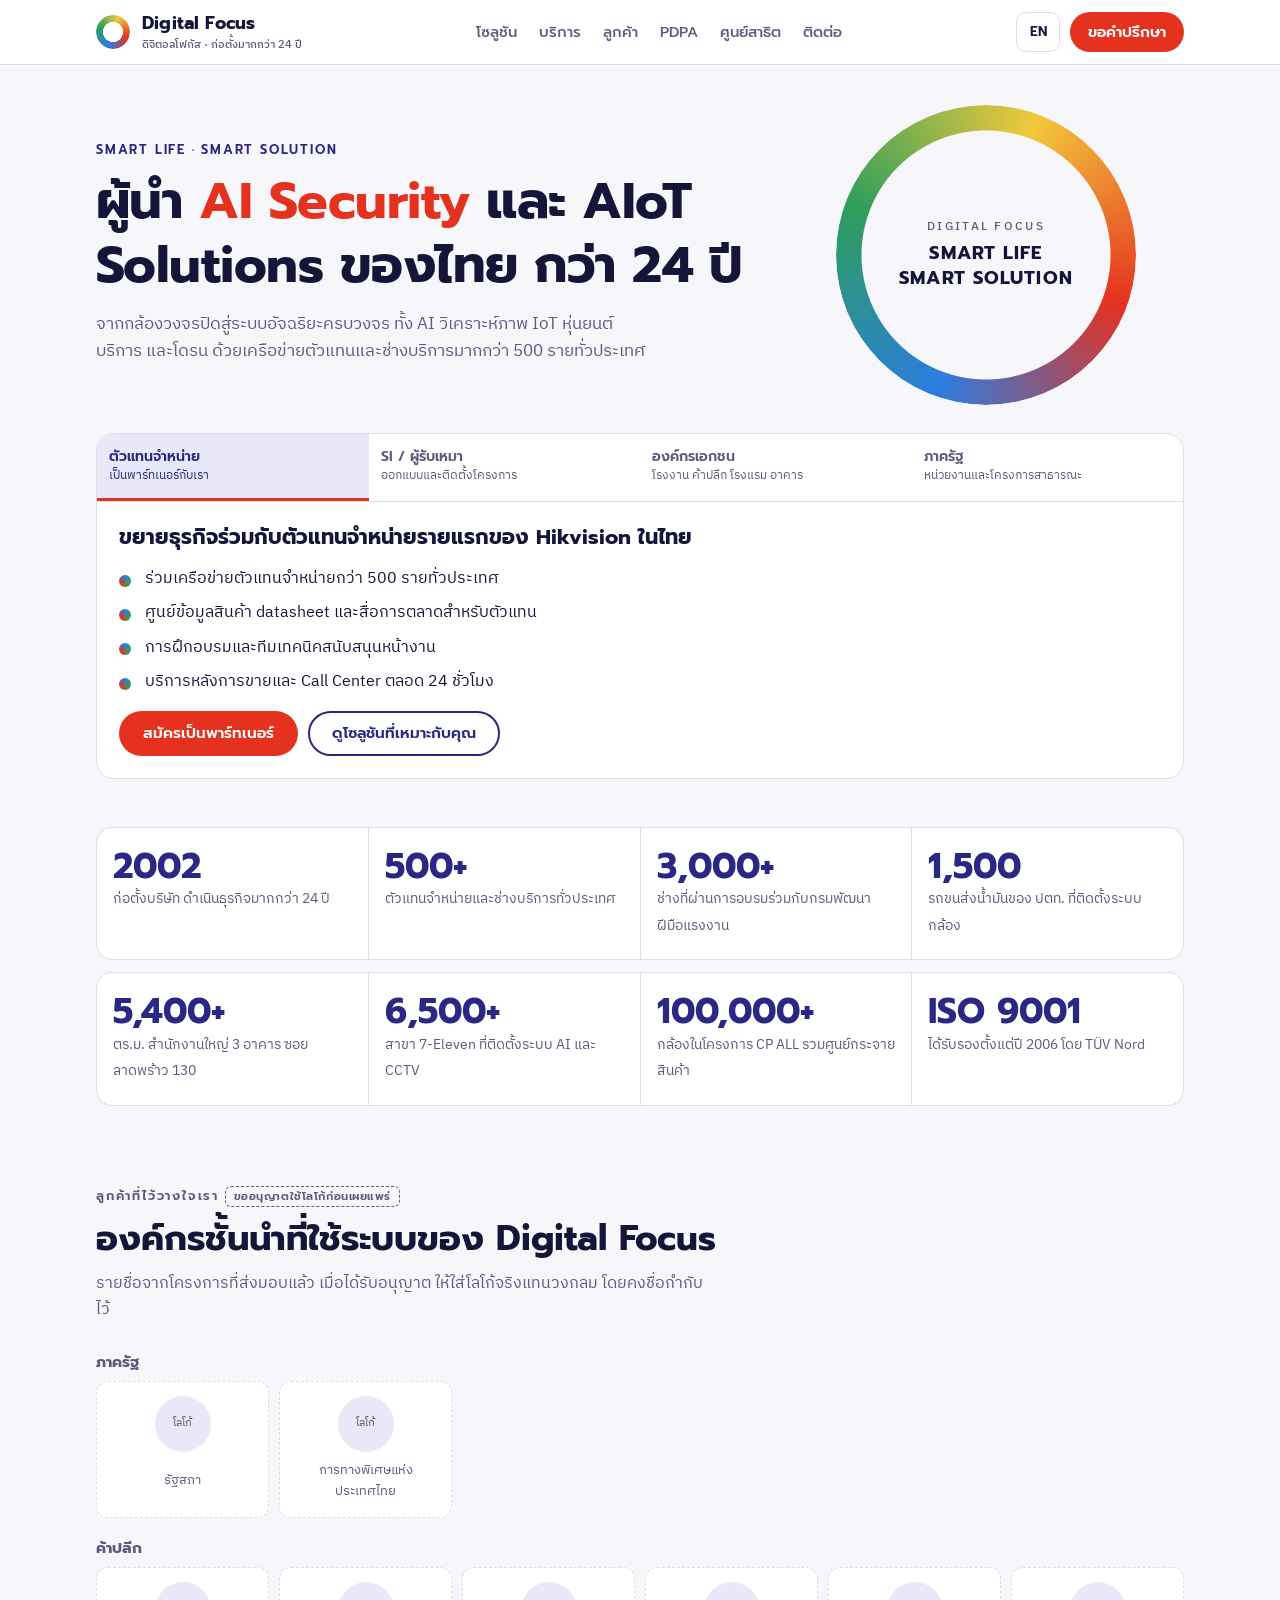
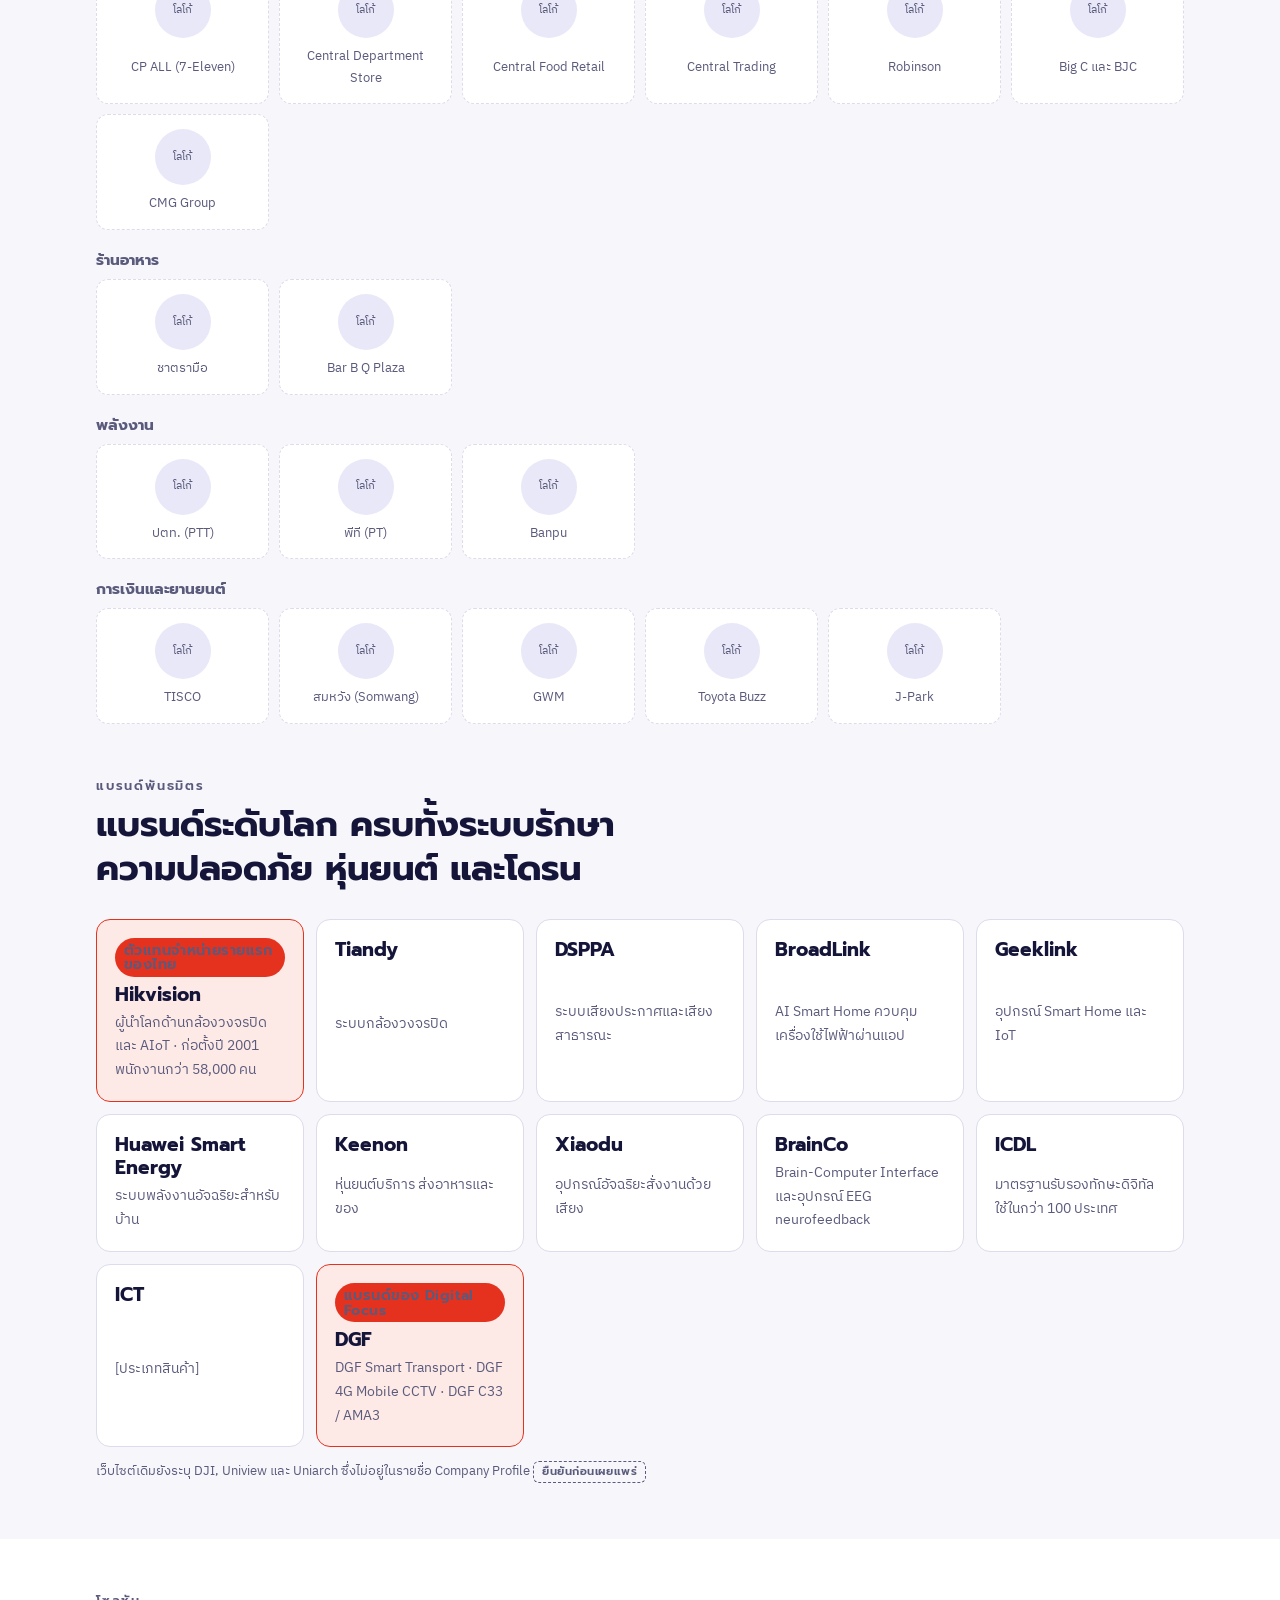
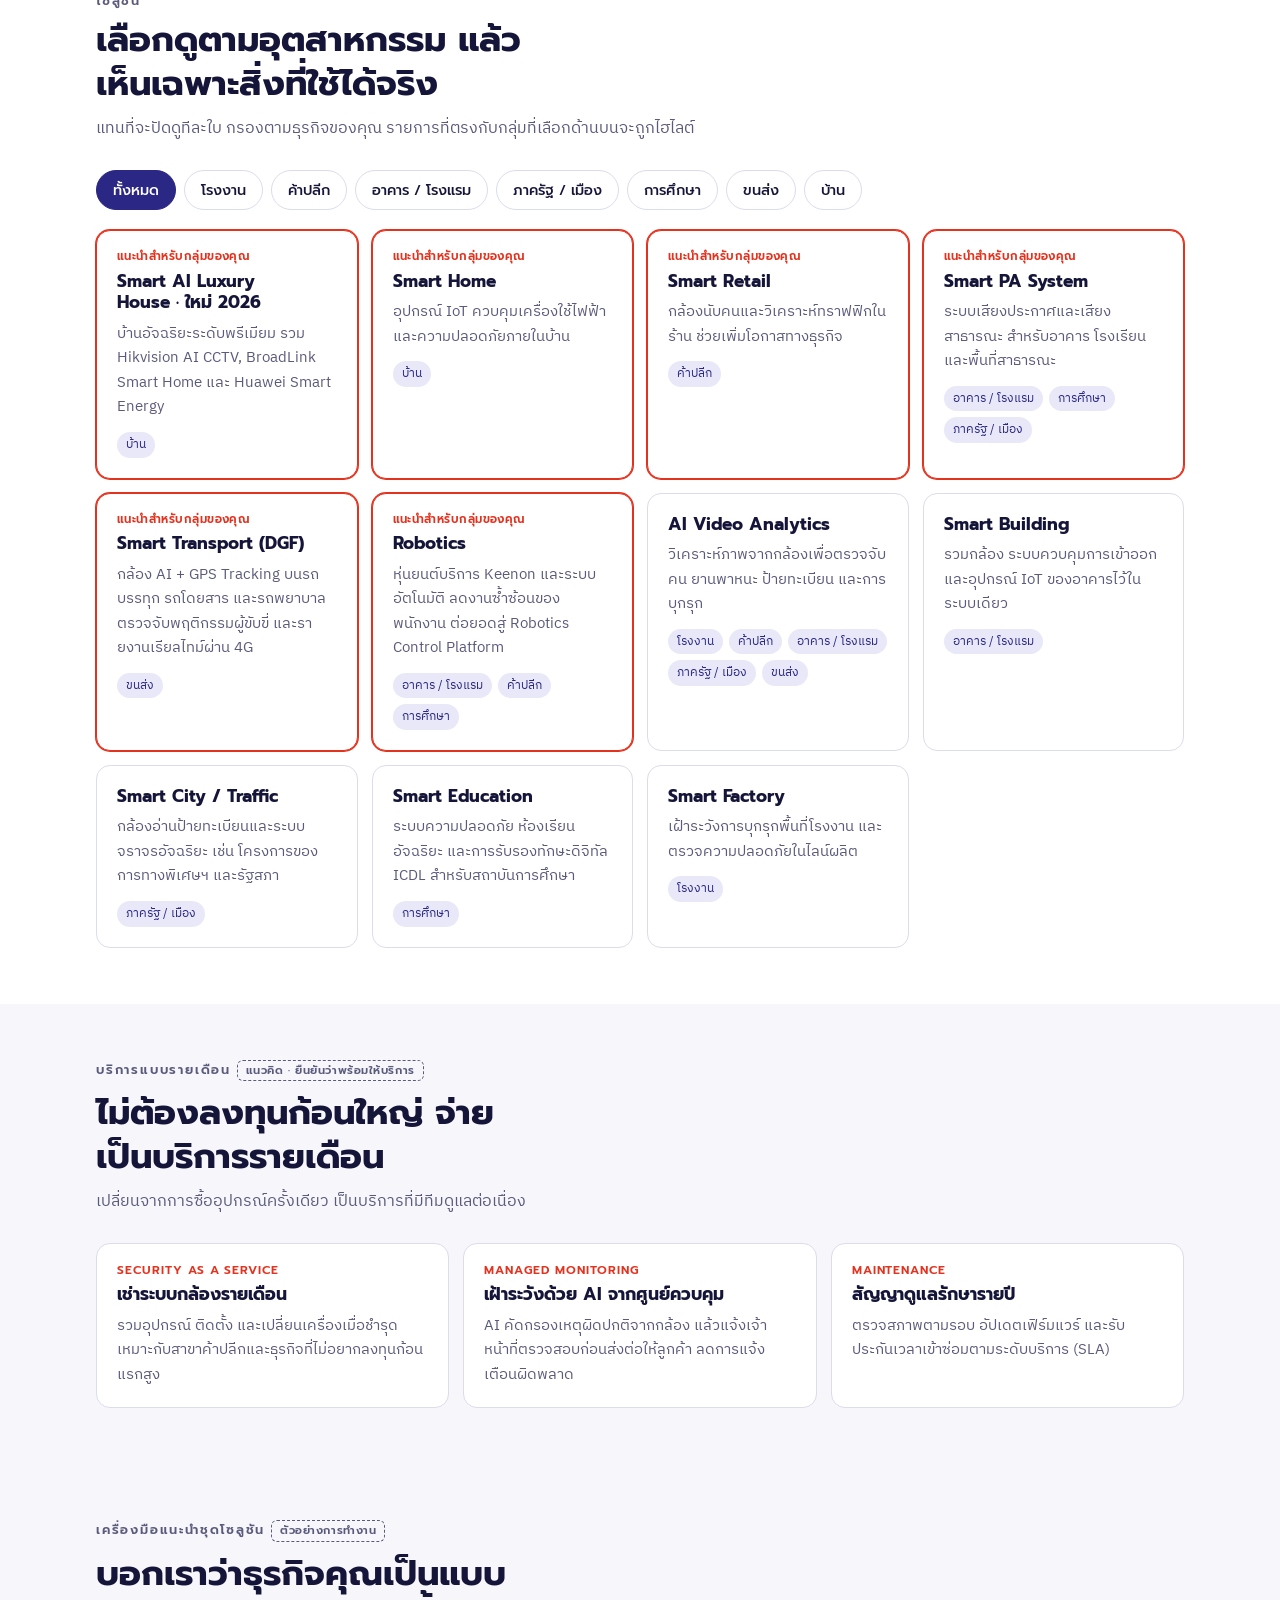
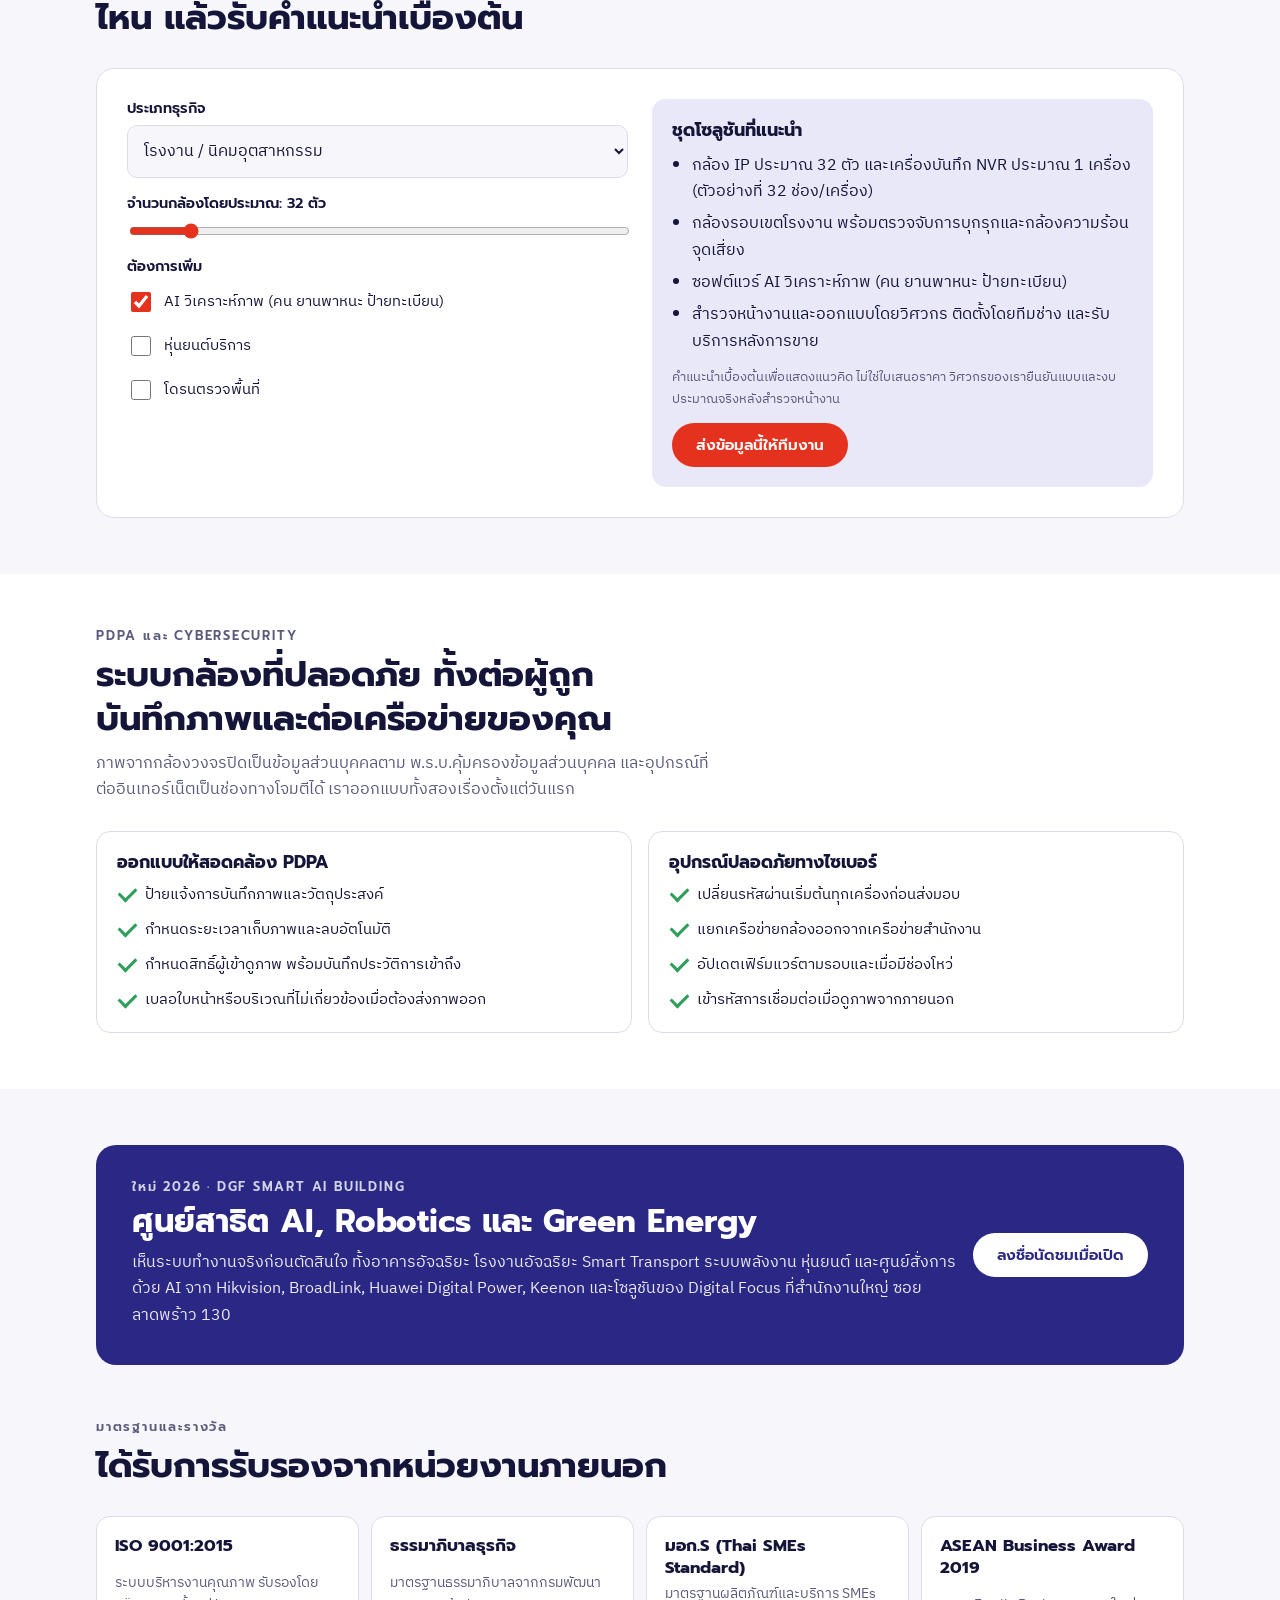
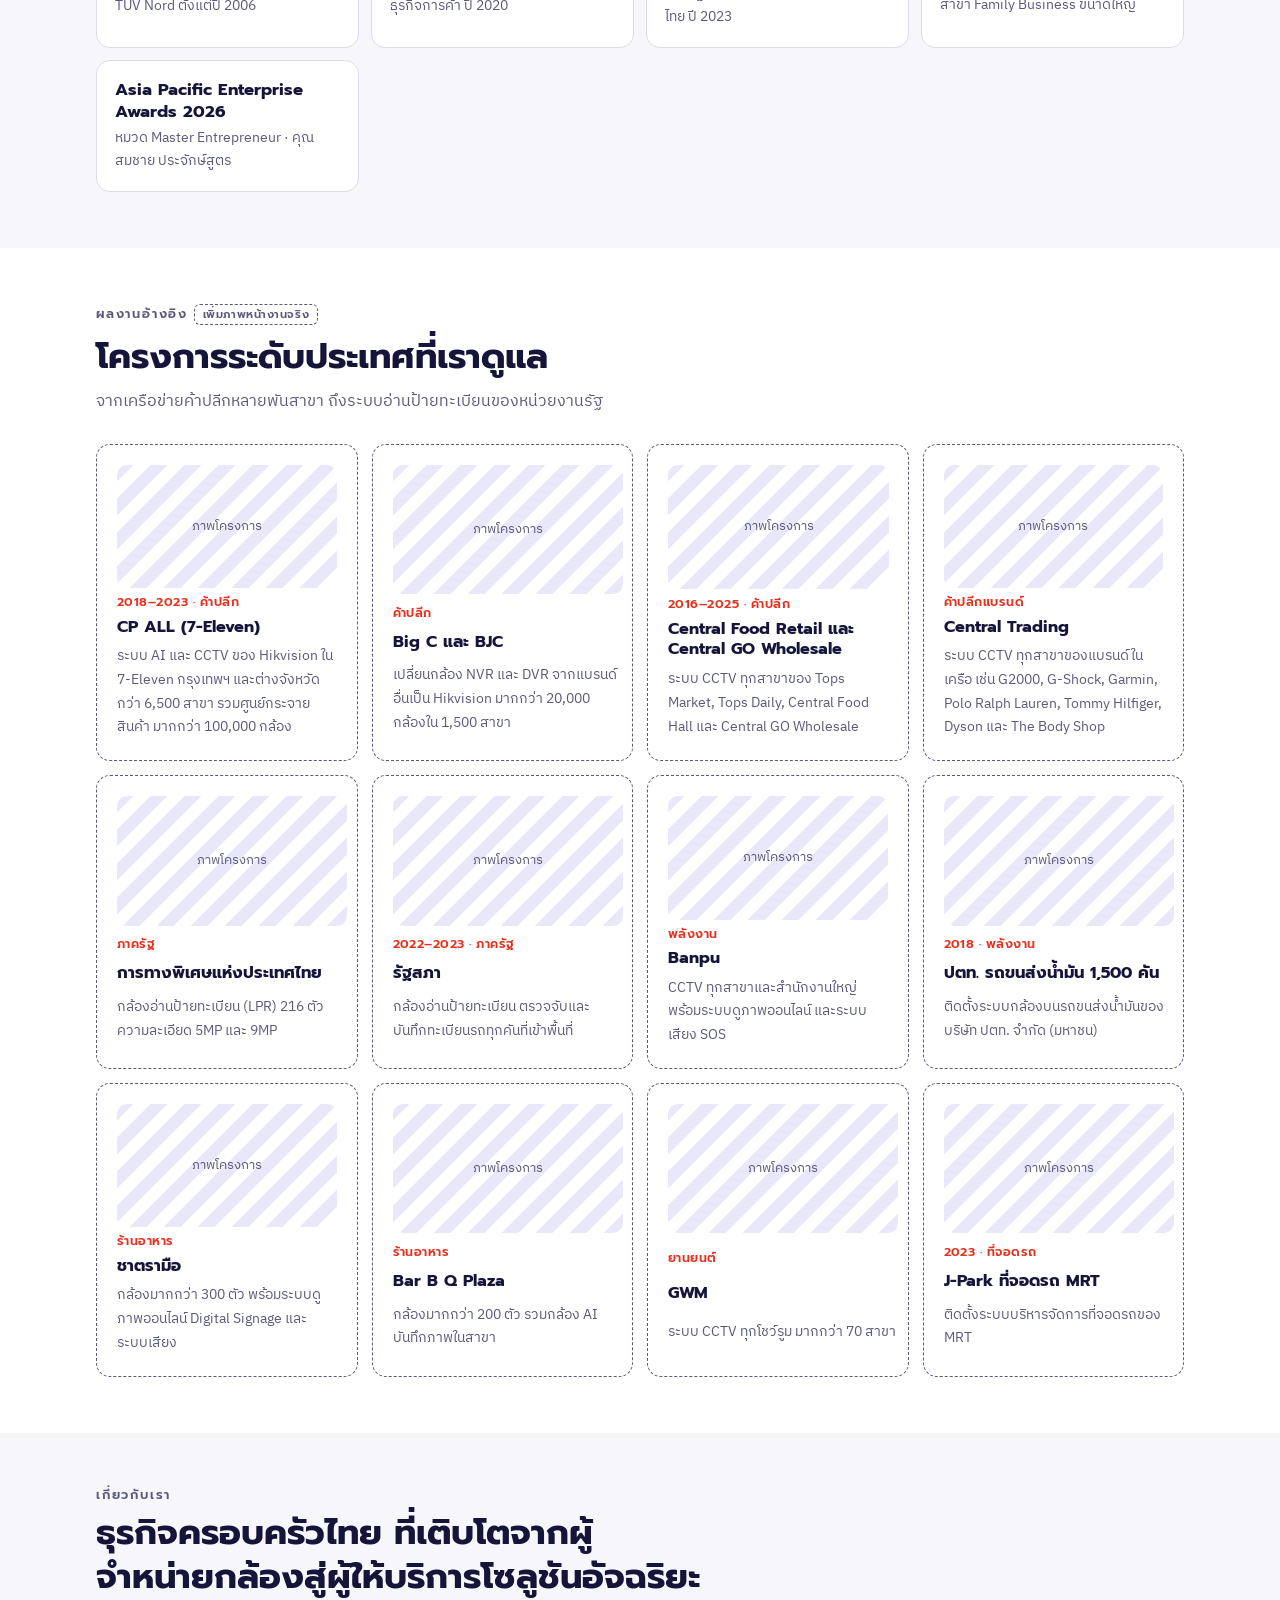
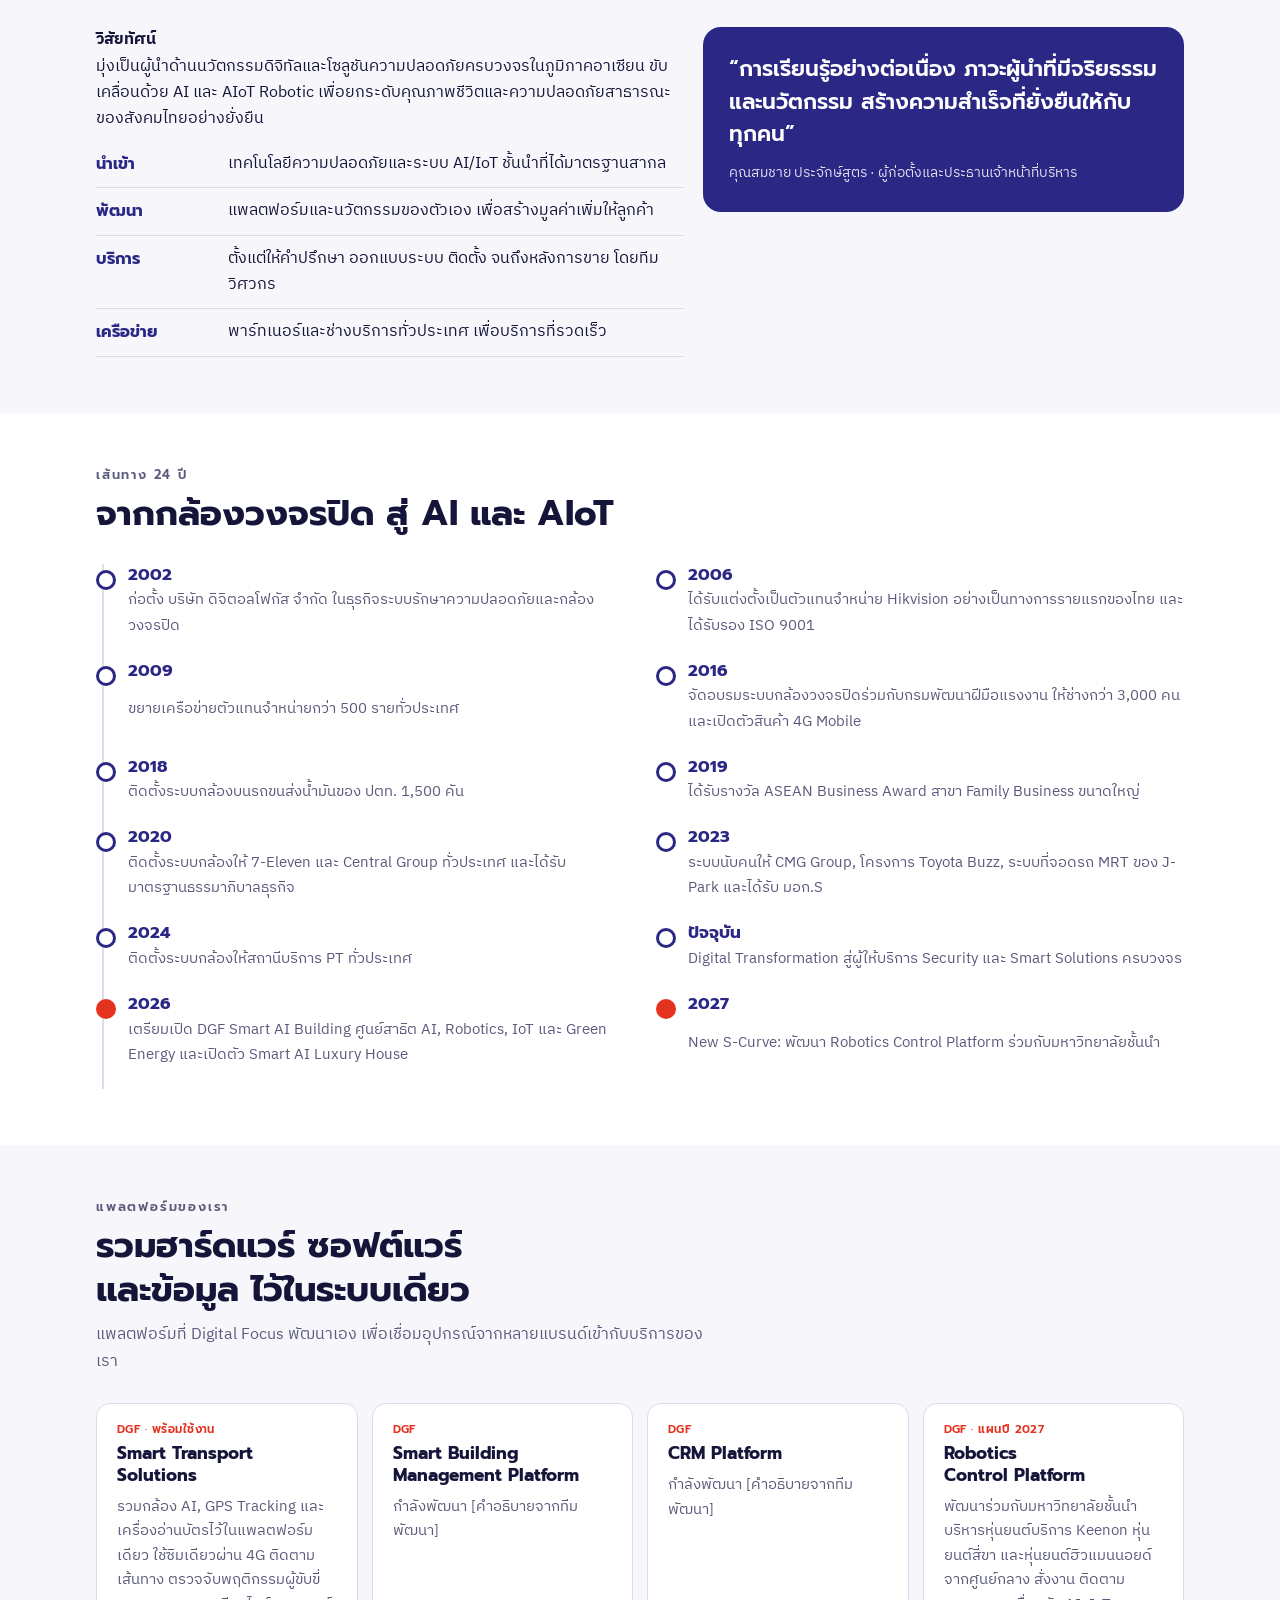
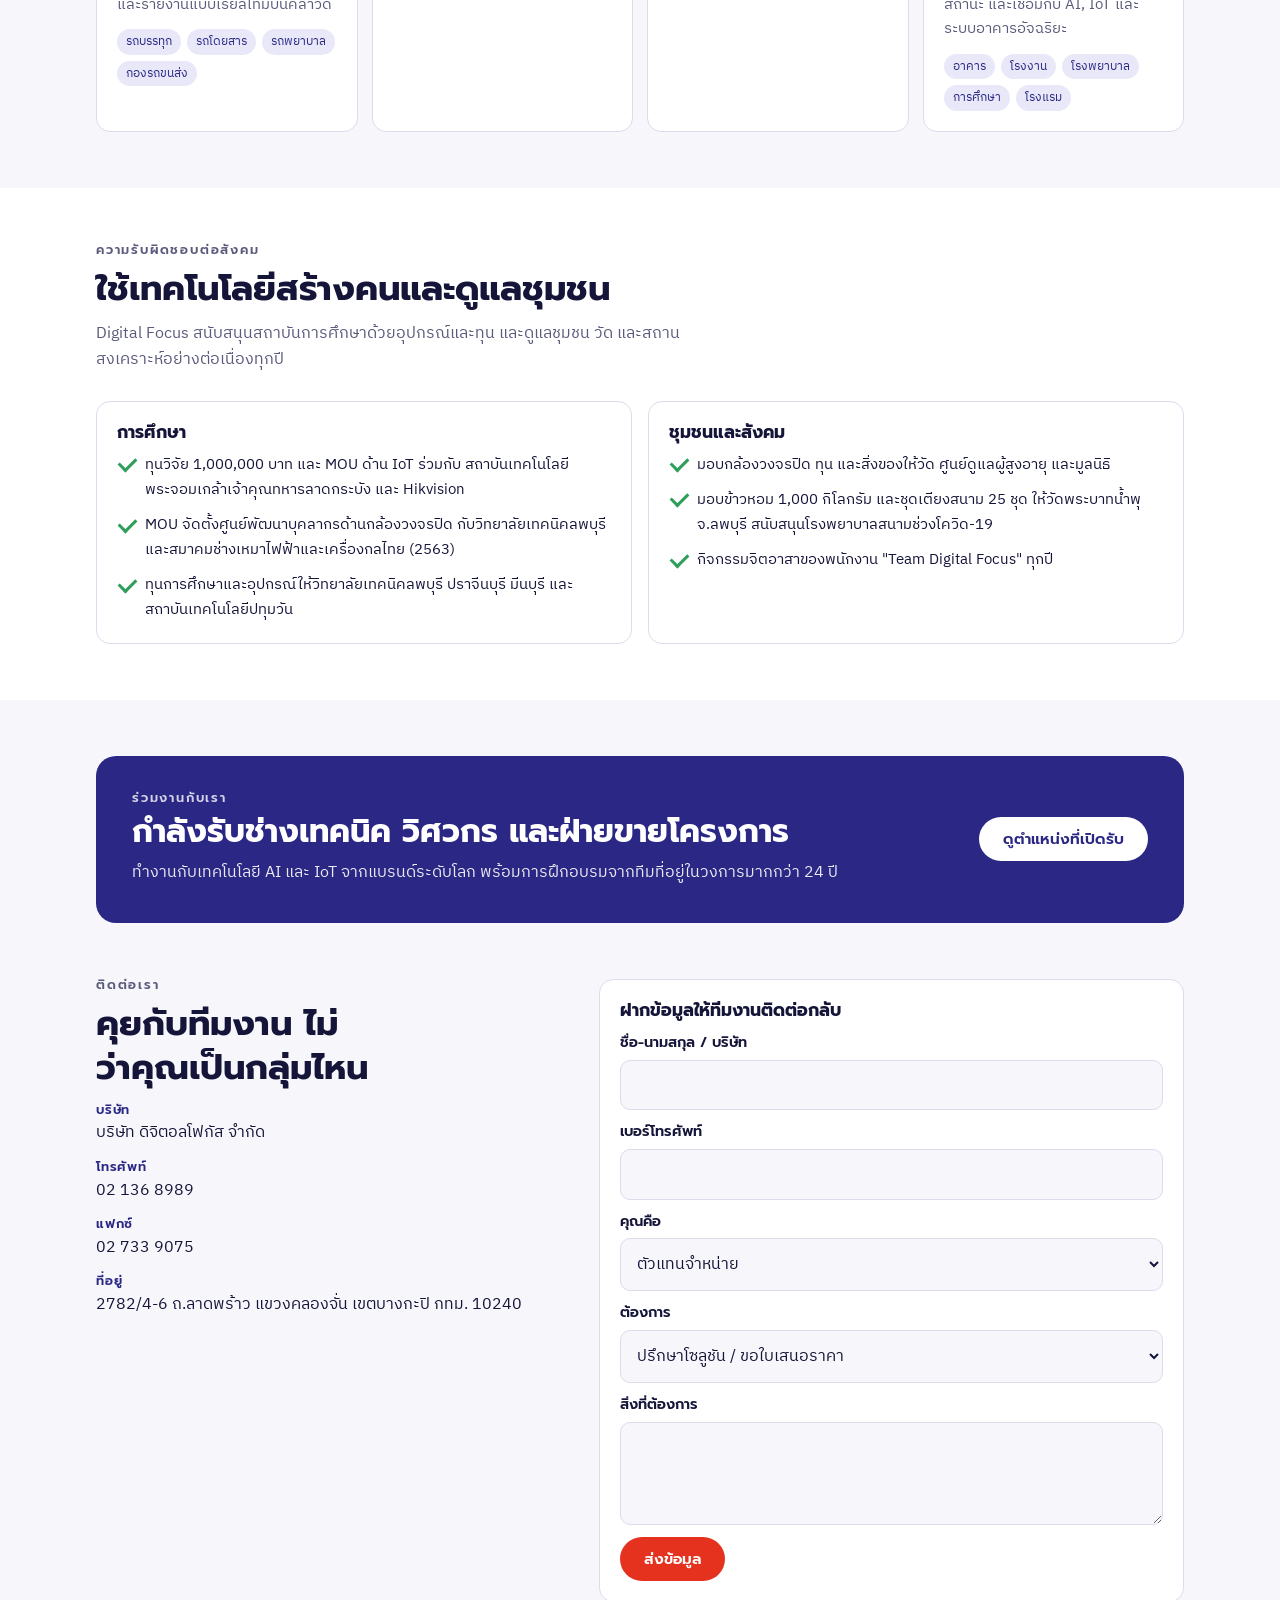
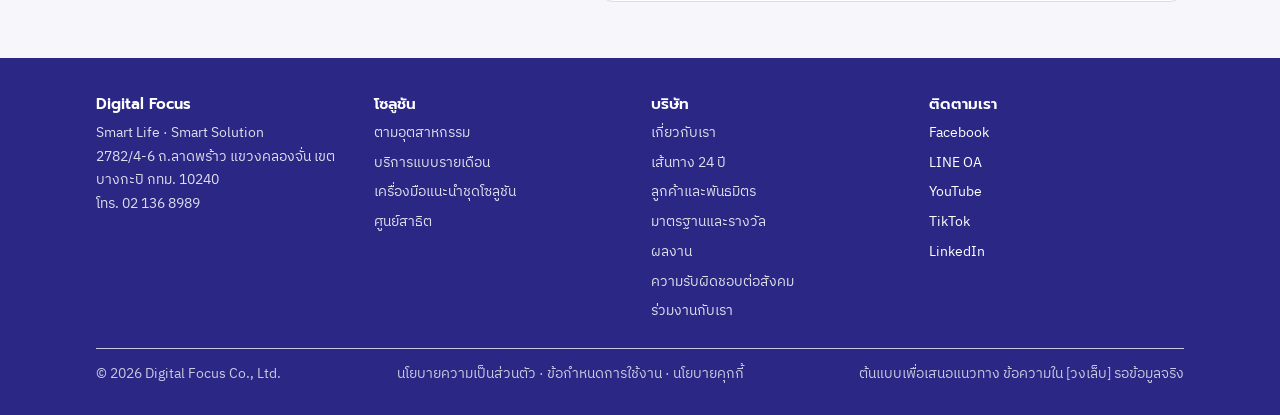
==== digitalfocus-prototype/index.html @ 3334eaf7 "Add reference projects, demo center and 2027 plan to prototype Replace case placeholders with the co" ====
<!doctype html>
<html lang="th">
<head>
<meta charset="utf-8">
<meta name="viewport" content="width=device-width, initial-scale=1, viewport-fit=cover">
<title>Digital Focus ต้นแบบหน้าแรก</title>
<meta name="claude:viewport-fit-sides" content="cover">
<link rel="preconnect" href="https://fonts.googleapis.com">
<link rel="preconnect" href="https://fonts.gstatic.com" crossorigin>
<link href="https://fonts.googleapis.com/css2?family=IBM+Plex+Sans+Thai:wght@400;500;600&family=Prompt:wght@500;600;700&display=swap" rel="stylesheet">
<style>
/* Layout: sticky header, hero with audience switcher (4 groups) driving the whole page, proof strip, brands, filterable solutions, mini configurator, cases, contact. Palette is taken from the Digital Focus ring logo: indigo, signal red, with blue/green as secondary. */
:root{
  --bg:#f6f6fb; --surface:#ffffff; --ink:#15153a; --muted:#5a5a7c; --line:#dcdcec;
  --indigo:#2a2785; --indigo-soft:#e8e8f8; --red:#e5321f; --red-soft:#fde9e6;
  --blue:#2b7de0; --green:#2f9e5b; --on-indigo:#ffffff;
  --head:'Prompt','IBM Plex Sans Thai',system-ui,sans-serif;
  --body:'IBM Plex Sans Thai','Noto Sans Thai',system-ui,sans-serif;
}
@media (prefers-color-scheme: dark){:root:not([data-theme="light"]){
  --bg:#0e0e2a; --surface:#17173f; --ink:#ececff; --muted:#a3a3c8; --line:#2c2c60;
  --indigo:#8f8cff; --indigo-soft:#232360; --red:#ff6a58; --red-soft:#3d1c2c;
  --blue:#5aa2ff; --green:#4ccf86; --on-indigo:#0e0e2a; color-scheme:dark}}
:root[data-theme="dark"]{
  --bg:#0e0e2a; --surface:#17173f; --ink:#ececff; --muted:#a3a3c8; --line:#2c2c60;
  --indigo:#8f8cff; --indigo-soft:#232360; --red:#ff6a58; --red-soft:#3d1c2c;
  --blue:#5aa2ff; --green:#4ccf86; --on-indigo:#0e0e2a; color-scheme:dark}

*{box-sizing:border-box}
body{background:var(--bg);color:var(--ink);font:16px/1.65 var(--body);margin:0}
body::before{content:"";position:fixed;inset:0 0 auto;height:env(safe-area-inset-top,0px);z-index:30;background:var(--surface)}
h1,h2,h3{font-family:var(--head);line-height:1.25;margin:0;text-wrap:balance}
p{margin:0}
a{color:inherit}
.wrap{max-width:1120px;margin:0 auto;padding-inline:max(16px,env(safe-area-inset-left,0px)) max(16px,env(safe-area-inset-right,0px))}
section{padding-block:56px}
.eyebrow{font:600 .8rem/1 var(--head);letter-spacing:.14em;text-transform:uppercase;color:var(--indigo)}
.sec-head{display:grid;gap:10px;margin-bottom:28px;max-width:62ch}
.sec-head h2{font-size:clamp(1.55rem,4.2vw,2.2rem)}
.sec-head p{color:var(--muted)}
.btn{display:inline-flex;align-items:center;gap:8px;border:2px solid transparent;border-radius:999px;padding:11px 22px;font:600 .95rem/1.2 var(--head);cursor:pointer;text-decoration:none;min-height:44px}
.btn-red{background:var(--red);color:#fff}
.btn-red:hover{filter:brightness(1.08)}
.btn-line{border-color:var(--indigo);color:var(--indigo);background:transparent}
.btn-line:hover{background:var(--indigo-soft)}
:focus-visible{outline:3px solid var(--blue);outline-offset:2px}

/* header */
header{position:sticky;top:env(safe-area-inset-top,0px);z-index:20;background:var(--surface);border-bottom:1px solid var(--line)}
.bar{display:flex;align-items:center;justify-content:space-between;gap:16px;min-height:64px}
.brand{display:flex;align-items:center;gap:12px;text-decoration:none}
.mark{width:34px;height:34px;border-radius:50%;background:conic-gradient(from 200deg,var(--blue),var(--green),#f1c93b,var(--red),var(--blue));-webkit-mask:radial-gradient(farthest-side,transparent 58%,#000 60%);mask:radial-gradient(farthest-side,transparent 58%,#000 60%)}
.brand b{font:700 1.1rem/1 var(--head);letter-spacing:.01em}
.brand small{display:block;font:500 .7rem/1.3 var(--body);color:var(--muted)}
nav{display:none;gap:22px;font:500 .92rem/1 var(--head)}
nav a{text-decoration:none;color:var(--muted);padding-block:8px}
nav a:hover{color:var(--indigo)}
.hdr-cta{display:flex;gap:10px;align-items:center}
.hdr-cta .btn{padding:8px 16px;min-height:40px}
@media(min-width:900px){nav{display:flex}}

/* hero */
.hero{padding-block:40px 24px}
.hero-grid{display:grid;gap:32px;align-items:center}
.hero h1{font-size:clamp(1.9rem,6vw,3.2rem);letter-spacing:-.01em}
.hero h1 em{font-style:normal;color:var(--red)}
.lead{margin-top:14px;color:var(--muted);font-size:1.05rem;max-width:56ch}
.ring-box{position:relative;width:min(300px,70vw);aspect-ratio:1;margin-inline:auto}
.ring{position:absolute;inset:0;border-radius:50%;background:conic-gradient(from 200deg,var(--blue),var(--green),#f1c93b,var(--red),var(--blue));-webkit-mask:radial-gradient(farthest-side,transparent calc(100% - 26px),#000 calc(100% - 25px));mask:radial-gradient(farthest-side,transparent calc(100% - 26px),#000 calc(100% - 25px));animation:spin 28s linear infinite}
.ring-txt{position:absolute;inset:0;display:grid;place-content:center;text-align:center;font:700 1.15rem/1.35 var(--head);letter-spacing:.06em}
.ring-txt span{display:block;font:500 .72rem/1.4 var(--body);letter-spacing:.2em;color:var(--muted);margin-bottom:6px}
@keyframes spin{to{transform:rotate(360deg)}}
@media(prefers-reduced-motion:reduce){.ring{animation:none}}
@media(min-width:900px){.hero-grid{grid-template-columns:1.25fr .75fr}}

/* audience switcher */
.aud{margin-top:28px;background:var(--surface);border:1px solid var(--line);border-radius:18px;overflow:hidden}
.tabs{display:grid;grid-template-columns:repeat(2,1fr);border-bottom:1px solid var(--line)}
.tab{appearance:none;border:0;background:transparent;color:var(--muted);padding:14px 12px;font:600 .88rem/1.3 var(--head);cursor:pointer;text-align:left;border-bottom:3px solid transparent;min-height:56px}
.tab small{display:block;font:400 .75rem/1.3 var(--body);margin-top:2px}
.tab[aria-selected="true"]{color:var(--indigo);background:var(--indigo-soft);border-bottom-color:var(--red)}
@media(min-width:700px){.tabs{grid-template-columns:repeat(4,1fr)}}
.panel{padding:22px;display:grid;gap:16px}
.panel h2{font-size:1.3rem}
.panel ul{margin:0;padding:0;list-style:none;display:grid;gap:8px}
.panel li{padding-left:26px;position:relative}
.panel li::before{content:"";position:absolute;left:0;top:.55em;width:12px;height:12px;border-radius:50%;background:conic-gradient(var(--blue),var(--green),var(--red),var(--blue))}
.panel .ctas{display:flex;flex-wrap:wrap;gap:10px}

/* proof */
.proof{padding-block:24px}
.proof-grid{display:grid;grid-template-columns:repeat(2,1fr);gap:1px;background:var(--line);border:1px solid var(--line);border-radius:16px;overflow:hidden}
.proof-grid div{background:var(--surface);padding:20px 16px}
.proof-grid b{display:block;font:700 clamp(1.6rem,5vw,2.2rem)/1.1 var(--head);color:var(--indigo)}
.proof-grid span{font-size:.88rem;color:var(--muted)}
@media(min-width:760px){.proof-grid{grid-template-columns:repeat(4,1fr)}}

/* brands */
.brands{display:grid;gap:12px;grid-template-columns:repeat(auto-fit,minmax(200px,1fr))}
.brand-card{background:var(--surface);border:1px solid var(--line);border-radius:14px;padding:18px;display:grid;gap:6px;min-width:0}
.brand-card b{font:700 1.2rem/1.2 var(--head)}
.brand-card span{color:var(--muted);font-size:.9rem}
.brand-card.first{border-color:var(--red);background:var(--red-soft)}
.badge{justify-self:start;font:600 .72rem/1 var(--head);background:var(--red);color:#fff;padding:5px 9px;border-radius:999px;letter-spacing:.03em}

/* solutions */
.chips{display:flex;flex-wrap:wrap;gap:8px;margin-bottom:20px}
.chip{appearance:none;border:1px solid var(--line);background:var(--surface);color:var(--ink);border-radius:999px;padding:8px 16px;font:500 .9rem/1.2 var(--head);cursor:pointer;min-height:40px}
.chip[aria-pressed="true"]{background:var(--indigo);color:var(--on-indigo);border-color:var(--indigo)}
.cards{display:grid;gap:14px;grid-template-columns:repeat(auto-fill,minmax(250px,1fr))}
.card{background:var(--surface);border:1px solid var(--line);border-radius:14px;padding:20px;display:grid;gap:8px;align-content:start;min-width:0}
.card h3{font-size:1.08rem}
.card p{color:var(--muted);font-size:.93rem}
.tags{display:flex;flex-wrap:wrap;gap:6px;margin-top:4px}
.tags span{font-size:.74rem;background:var(--indigo-soft);color:var(--indigo);padding:3px 9px;border-radius:999px}
.card.rec{border-color:var(--red);box-shadow:0 0 0 1px var(--red)}
.rec-flag{font:600 .72rem/1 var(--head);color:var(--red);letter-spacing:.04em}
.card[hidden]{display:none}

/* configurator */
.cfg{background:var(--surface);border:1px solid var(--line);border-radius:18px;padding:22px;display:grid;gap:24px}
@media(min-width:860px){.cfg{grid-template-columns:1fr 1fr;padding:30px}}
.field{display:grid;gap:8px;margin-bottom:16px}
label,.lbl{font:600 .9rem/1.3 var(--head)}
select,input[type=text],input[type=tel],textarea{width:100%;font:inherit;color:var(--ink);background:var(--bg);border:1px solid var(--line);border-radius:10px;padding:11px 12px;min-height:44px}
input[type=range]{width:100%;accent-color:var(--red)}
.checks{display:grid;gap:8px}
.checks label{font:400 .95rem/1.4 var(--body);display:flex;gap:10px;align-items:center;min-height:36px}
.checks input{width:20px;height:20px;accent-color:var(--red)}
.result{background:var(--indigo-soft);border-radius:14px;padding:20px;display:grid;gap:12px;align-content:start}
.result h3{font-size:1.1rem}
.result ul{margin:0;padding-left:20px;display:grid;gap:6px}
.note{font-size:.82rem;color:var(--muted)}
.demo-flag{display:inline-block;font:600 .7rem/1 var(--head);padding:4px 8px;border:1px dashed var(--muted);border-radius:6px;color:var(--muted);letter-spacing:.05em}

/* cases and news */
.case{border:1px dashed var(--muted);border-radius:14px;padding:20px;display:grid;gap:8px;background:var(--surface);min-width:0}
.case .ph{aspect-ratio:16/9;max-width:100%;border-radius:10px;background:repeating-linear-gradient(135deg,var(--indigo-soft) 0 12px,transparent 12px 24px);display:grid;place-content:center;color:var(--muted);font-size:.8rem}
.case h3{font-size:1.02rem}
.case p{font-size:.9rem;color:var(--muted)}

/* contact */
.contact{display:grid;gap:24px}
@media(min-width:860px){.contact{grid-template-columns:.9fr 1.1fr}}
.info{display:grid;gap:14px;align-content:start}
.info dt{font:600 .8rem/1 var(--head);color:var(--indigo);letter-spacing:.06em;text-transform:uppercase;margin-bottom:4px}
.info dd{margin:0}
form.card{gap:12px}
.ok{background:var(--indigo-soft);border-radius:10px;padding:12px 14px;font-size:.92rem}
/* header extras */
.icon-btn{appearance:none;border:1px solid var(--line);background:var(--surface);color:var(--ink);border-radius:10px;min-width:44px;min-height:40px;padding:0 10px;font:600 .85rem/1 var(--head);cursor:pointer}
.menu-btn{display:inline-grid;place-content:center;gap:4px}
.menu-btn i{display:block;width:18px;height:2px;background:var(--ink);border-radius:2px}
@media(min-width:900px){.menu-btn{display:none}}
.mnav{border-top:1px solid var(--line);background:var(--surface)}
.mnav .wrap{display:grid;padding-block:8px 16px}
.mnav a{text-decoration:none;padding:12px 0;border-bottom:1px solid var(--line);font:500 1rem/1.3 var(--head)}
@media(min-width:900px){.mnav{display:none!important}}
@media(max-width:520px){.hdr-cta .btn-red{display:none}}

/* placeholder marker */
.tbd{color:var(--red);font-weight:600}
.proof-grid + .proof-grid{margin-top:12px}

/* about, timeline, platforms */
.about{display:grid;gap:20px}
@media(min-width:860px){.about{grid-template-columns:1.1fr .9fr;align-items:start}}
.quote{background:var(--indigo);color:var(--on-indigo);border-radius:18px;padding:26px;display:grid;gap:12px}
.quote blockquote{margin:0;font:600 clamp(1.1rem,3vw,1.35rem)/1.5 var(--head)}
.quote cite{font-style:normal;opacity:.85;font-size:.9rem}
.facts{display:grid;gap:10px;margin:0;padding:0;list-style:none}
.facts li{display:grid;grid-template-columns:120px 1fr;gap:12px;border-bottom:1px solid var(--line);padding-bottom:10px}
.facts b{font-family:var(--head);color:var(--indigo)}
.timeline{list-style:none;margin:0;padding:0;display:grid;gap:0;border-left:2px solid var(--line);margin-left:6px}
.timeline li{position:relative;padding:0 0 22px 24px;display:grid;gap:2px}
.timeline li::before{content:"";position:absolute;left:-8px;top:6px;width:14px;height:14px;border-radius:50%;background:var(--surface);border:3px solid var(--indigo)}
.timeline li.now::before{background:var(--red);border-color:var(--red)}
.timeline b{font:700 1.05rem/1.3 var(--head);color:var(--indigo);font-variant-numeric:tabular-nums}
.timeline span{color:var(--muted);font-size:.95rem}
@media(min-width:900px){.timeline{display:grid;grid-template-columns:repeat(2,1fr);column-gap:40px}}
.plat{display:grid;gap:14px;grid-template-columns:repeat(auto-fit,minmax(240px,1fr))}
.case .meta{font:600 .78rem/1 var(--head);color:var(--red);letter-spacing:.04em}

/* logo wall */
.logo-groups{display:grid;gap:20px}
.logo-group h3{font-size:.95rem;color:var(--muted);margin-bottom:10px}
.logos{display:grid;grid-template-columns:repeat(auto-fill,minmax(150px,1fr));gap:10px}
.logo-tile{border:1px dashed var(--line);border-radius:12px;padding:14px;display:grid;gap:8px;justify-items:center;text-align:center;background:var(--surface);min-width:0}
.logo-tile .lg{width:56px;height:56px;border-radius:50%;background:var(--indigo-soft);display:grid;place-content:center;color:var(--muted);font-size:.7rem}
.logo-tile span{font-size:.82rem;color:var(--muted)}

/* service models, pdpa, showroom, careers */
.svc{display:grid;gap:14px;grid-template-columns:repeat(auto-fit,minmax(240px,1fr))}
.svc .card b.model{font:600 .75rem/1 var(--head);letter-spacing:.08em;color:var(--red)}
.two{display:grid;gap:16px}
@media(min-width:800px){.two{grid-template-columns:1fr 1fr}}
.check-list{margin:0;padding:0;list-style:none;display:grid;gap:10px}
.check-list li{padding-left:28px;position:relative;font-size:.95rem}
.check-list li::before{content:"";position:absolute;left:2px;top:.35em;width:14px;height:8px;border-left:3px solid var(--green);border-bottom:3px solid var(--green);transform:rotate(-45deg)}
.band{background:var(--indigo);color:var(--on-indigo);border-radius:20px;padding:28px 22px;display:grid;gap:16px;align-items:center}
.band p{opacity:.9}
.band .btn-ghost{background:var(--surface);color:var(--indigo)}
@media(min-width:800px){.band{grid-template-columns:1.4fr auto;padding:36px}}
.certs{display:grid;gap:12px;grid-template-columns:repeat(auto-fit,minmax(220px,1fr))}
.cert{background:var(--surface);border:1px solid var(--line);border-radius:14px;padding:18px;display:grid;gap:4px}
.cert b{font:700 1.05rem/1.3 var(--head)}
.cert span{font-size:.88rem;color:var(--muted)}

footer{background:var(--indigo);color:var(--on-indigo);padding-block:36px 28px;font-size:.9rem}
footer .wrap{display:grid;gap:24px}
.fcols{display:grid;gap:22px;grid-template-columns:repeat(auto-fit,minmax(160px,1fr))}
.fcols h4{font:600 .95rem/1.3 var(--head);margin:0 0 8px}
.fcols ul{list-style:none;margin:0;padding:0;display:grid;gap:6px}
.fcols a{text-decoration:none;opacity:.85}
.fcols a:hover{opacity:1;text-decoration:underline}
.fbottom{border-top:1px solid currentColor;padding-top:14px;opacity:.75;display:flex;flex-wrap:wrap;gap:8px 20px;justify-content:space-between}
@media (prefers-color-scheme: dark){:root:not([data-theme="light"]) footer{background:var(--surface);color:var(--muted)}}
:root[data-theme="dark"] footer{background:var(--surface);color:var(--muted)}
</style>
</head>
<body>

<header>
  <div class="wrap bar">
    <a class="brand" href="#top" aria-label="Digital Focus หน้าแรก">
      <span class="mark" aria-hidden="true"></span>
      <span><b>Digital Focus</b><small>ดิจิตอลโฟกัส · ก่อตั้งมากกว่า 24 ปี</small></span>
    </a>
    <nav aria-label="เมนูหลัก">
      <a href="#solutions">โซลูชัน</a>
      <a href="#services">บริการ</a>
      <a href="#clients">ลูกค้า</a>
      <a href="#pdpa">PDPA</a>
      <a href="#showroom">ศูนย์สาธิต</a>
      <a href="#contact">ติดต่อ</a>
    </nav>
    <div class="hdr-cta">
      <button class="icon-btn" id="lang" type="button" aria-label="Switch to English">EN</button>
      <a class="btn btn-red" href="#contact">ขอคำปรึกษา</a>
      <button class="icon-btn menu-btn" id="menuBtn" type="button" aria-expanded="false" aria-controls="mnav" aria-label="เปิดเมนู"><i></i><i></i><i></i></button>
    </div>
  </div>
  <div class="mnav" id="mnav" hidden>
    <div class="wrap">
      <a href="#solutions">โซลูชัน</a>
      <a href="#services">บริการแบบรายเดือน</a>
      <a href="#clients">ลูกค้าและพันธมิตร</a>
      <a href="#pdpa">PDPA และ Cybersecurity</a>
      <a href="#showroom">นัดชมศูนย์สาธิต</a>
      <a href="#about">เกี่ยวกับเรา</a>
      <a href="#careers">ร่วมงานกับเรา</a>
      <a href="#contact">ติดต่อ</a>
    </div>
  </div>
</header>

<main id="top">
<section class="hero">
  <div class="wrap">
    <div class="hero-grid">
      <div>
        <p class="eyebrow" id="h-eye">Smart Life · Smart Solution</p>
        <h1 style="margin-top:12px" id="h-title">ผู้นำ <em>AI Security</em> และ AIoT Solutions ของไทย กว่า 24 ปี</h1>
        <p class="lead" id="h-lead">จากกล้องวงจรปิดสู่ระบบอัจฉริยะครบวงจร ทั้ง AI วิเคราะห์ภาพ IoT หุ่นยนต์บริการ และโดรน ด้วยเครือข่ายตัวแทนและช่างบริการมากกว่า 500 รายทั่วประเทศ</p>
      </div>
      <div class="ring-box" aria-hidden="true">
        <div class="ring"></div>
        <div class="ring-txt"><span>DIGITAL FOCUS</span>SMART LIFE<br>SMART SOLUTION</div>
      </div>
    </div>

    <div class="aud" id="audience">
      <div class="tabs" role="tablist" aria-label="เลือกกลุ่มของคุณ">
        <button class="tab" role="tab" id="t0" aria-selected="true" aria-controls="panel" data-i="0">ตัวแทนจำหน่าย<small>เป็นพาร์ทเนอร์กับเรา</small></button>
        <button class="tab" role="tab" id="t1" aria-selected="false" aria-controls="panel" data-i="1">SI / ผู้รับเหมา<small>ออกแบบและติดตั้งโครงการ</small></button>
        <button class="tab" role="tab" id="t2" aria-selected="false" aria-controls="panel" data-i="2">องค์กรเอกชน<small>โรงงาน ค้าปลีก โรงแรม อาคาร</small></button>
        <button class="tab" role="tab" id="t3" aria-selected="false" aria-controls="panel" data-i="3">ภาครัฐ<small>หน่วยงานและโครงการสาธารณะ</small></button>
      </div>
      <div class="panel" id="panel" role="tabpanel" aria-labelledby="t0" aria-live="polite">
        <h2 id="p-title"></h2>
        <ul id="p-list"></ul>
        <div class="ctas"><a class="btn btn-red" id="p-cta" href="#contact"></a><a class="btn btn-line" href="#solutions" id="p-sec">ดูโซลูชันที่เหมาะกับคุณ</a></div>
      </div>
    </div>
  </div>
</section>

<section class="proof" aria-label="ความน่าเชื่อถือ">
  <div class="wrap">
    <div class="proof-grid">
      <div><b>2002</b><span>ก่อตั้งบริษัท ดำเนินธุรกิจมากกว่า 24 ปี</span></div>
      <div><b>500+</b><span>ตัวแทนจำหน่ายและช่างบริการทั่วประเทศ</span></div>
      <div><b>3,000+</b><span>ช่างที่ผ่านการอบรมร่วมกับกรมพัฒนาฝีมือแรงงาน</span></div>
      <div><b>1,500</b><span>รถขนส่งน้ำมันของ ปตท. ที่ติดตั้งระบบกล้อง</span></div>
    </div>
    <div class="proof-grid">
      <div><b>5,400+</b><span>ตร.ม. สำนักงานใหญ่ 3 อาคาร ซอยลาดพร้าว 130</span></div>
      <div><b>6,500+</b><span>สาขา 7-Eleven ที่ติดตั้งระบบ AI และ CCTV</span></div>
      <div><b>100,000+</b><span>กล้องในโครงการ CP ALL รวมศูนย์กระจายสินค้า</span></div>
      <div><b>ISO 9001</b><span>ได้รับรองตั้งแต่ปี 2006 โดย TÜV Nord</span></div>
    </div>
  </div>
</section>

<section id="clients">
  <div class="wrap">
    <div class="sec-head">
      <p class="eyebrow">ลูกค้าที่ไว้วางใจเรา <span class="demo-flag">ขออนุญาตใช้โลโก้ก่อนเผยแพร่</span></p>
      <h2>องค์กรชั้นนำที่ใช้ระบบของ Digital Focus</h2>
      <p>รายชื่อจากโครงการที่ส่งมอบแล้ว เมื่อได้รับอนุญาต ให้ใส่โลโก้จริงแทนวงกลม โดยคงชื่อกำกับไว้</p>
    </div>
    <div class="logo-groups">
      <div class="logo-group"><h3>ภาครัฐ</h3><div class="logos">
        <div class="logo-tile"><div class="lg">โลโก้</div><span>รัฐสภา</span></div>
        <div class="logo-tile"><div class="lg">โลโก้</div><span>การทางพิเศษแห่งประเทศไทย</span></div>
      </div></div>
      <div class="logo-group"><h3>ค้าปลีก</h3><div class="logos">
        <div class="logo-tile"><div class="lg">โลโก้</div><span>CP ALL (7-Eleven)</span></div>
        <div class="logo-tile"><div class="lg">โลโก้</div><span>Central Department Store</span></div>
        <div class="logo-tile"><div class="lg">โลโก้</div><span>Central Food Retail</span></div>
        <div class="logo-tile"><div class="lg">โลโก้</div><span>Central Trading</span></div>
        <div class="logo-tile"><div class="lg">โลโก้</div><span>Robinson</span></div>
        <div class="logo-tile"><div class="lg">โลโก้</div><span>Big C และ BJC</span></div>
        <div class="logo-tile"><div class="lg">โลโก้</div><span>CMG Group</span></div>
      </div></div>
      <div class="logo-group"><h3>ร้านอาหาร</h3><div class="logos">
        <div class="logo-tile"><div class="lg">โลโก้</div><span>ชาตรามือ</span></div>
        <div class="logo-tile"><div class="lg">โลโก้</div><span>Bar B Q Plaza</span></div>
      </div></div>
      <div class="logo-group"><h3>พลังงาน</h3><div class="logos">
        <div class="logo-tile"><div class="lg">โลโก้</div><span>ปตท. (PTT)</span></div>
        <div class="logo-tile"><div class="lg">โลโก้</div><span>พีที (PT)</span></div>
        <div class="logo-tile"><div class="lg">โลโก้</div><span>Banpu</span></div>
      </div></div>
      <div class="logo-group"><h3>การเงินและยานยนต์</h3><div class="logos">
        <div class="logo-tile"><div class="lg">โลโก้</div><span>TISCO</span></div>
        <div class="logo-tile"><div class="lg">โลโก้</div><span>สมหวัง (Somwang)</span></div>
        <div class="logo-tile"><div class="lg">โลโก้</div><span>GWM</span></div>
        <div class="logo-tile"><div class="lg">โลโก้</div><span>Toyota Buzz</span></div>
        <div class="logo-tile"><div class="lg">โลโก้</div><span>J-Park</span></div>
      </div></div>
    </div>
  </div>
</section>

<section id="brands" style="padding-top:0">
  <div class="wrap">
    <div class="sec-head">
      <p class="eyebrow">แบรนด์พันธมิตร</p>
      <h2>แบรนด์ระดับโลก ครบทั้งระบบรักษาความปลอดภัย หุ่นยนต์ และโดรน</h2>
    </div>
    <div class="brands">
      <div class="brand-card first"><span class="badge">ตัวแทนจำหน่ายรายแรกของไทย</span><b>Hikvision</b><span>ผู้นำโลกด้านกล้องวงจรปิดและ AIoT · ก่อตั้งปี 2001 พนักงานกว่า 58,000 คน</span></div>
      <div class="brand-card"><b>Tiandy</b><span>ระบบกล้องวงจรปิด</span></div>
      <div class="brand-card"><b>DSPPA</b><span>ระบบเสียงประกาศและเสียงสาธารณะ</span></div>
      <div class="brand-card"><b>BroadLink</b><span>AI Smart Home ควบคุมเครื่องใช้ไฟฟ้าผ่านแอป</span></div>
      <div class="brand-card"><b>Geeklink</b><span>อุปกรณ์ Smart Home และ IoT</span></div>
      <div class="brand-card"><b>Huawei Smart Energy</b><span>ระบบพลังงานอัจฉริยะสำหรับบ้าน</span></div>
      <div class="brand-card"><b>Keenon</b><span>หุ่นยนต์บริการ ส่งอาหารและของ</span></div>
      <div class="brand-card"><b>Xiaodu</b><span>อุปกรณ์อัจฉริยะสั่งงานด้วยเสียง</span></div>
      <div class="brand-card"><b>BrainCo</b><span>Brain-Computer Interface และอุปกรณ์ EEG neurofeedback</span></div>
      <div class="brand-card"><b>ICDL</b><span>มาตรฐานรับรองทักษะดิจิทัล ใช้ในกว่า 100 ประเทศ</span></div>
      <div class="brand-card"><b>ICT</b><span>[ประเภทสินค้า]</span></div>
      <div class="brand-card first"><span class="badge">แบรนด์ของ Digital Focus</span><b>DGF</b><span>DGF Smart Transport · DGF 4G Mobile CCTV · DGF C33 / AMA3</span></div>
    </div>
    <p class="note" style="margin-top:14px">เว็บไซต์เดิมยังระบุ DJI, Uniview และ Uniarch ซึ่งไม่อยู่ในรายชื่อ Company Profile <span class="demo-flag">ยืนยันก่อนเผยแพร่</span></p>
  </div>
</section>

<section id="solutions" style="background:var(--surface)">
  <div class="wrap">
    <div class="sec-head">
      <p class="eyebrow">โซลูชัน</p>
      <h2>เลือกดูตามอุตสาหกรรม แล้วเห็นเฉพาะสิ่งที่ใช้ได้จริง</h2>
      <p>แทนที่จะปัดดูทีละใบ กรองตามธุรกิจของคุณ รายการที่ตรงกับกลุ่มที่เลือกด้านบนจะถูกไฮไลต์</p>
    </div>
    <div class="chips" id="chips" role="group" aria-label="กรองตามอุตสาหกรรม"></div>
    <div class="cards" id="cards"></div>
  </div>
</section>

<section id="services">
  <div class="wrap">
    <div class="sec-head">
      <p class="eyebrow">บริการแบบรายเดือน <span class="demo-flag">แนวคิด · ยืนยันว่าพร้อมให้บริการ</span></p>
      <h2>ไม่ต้องลงทุนก้อนใหญ่ จ่ายเป็นบริการรายเดือน</h2>
      <p>เปลี่ยนจากการซื้ออุปกรณ์ครั้งเดียว เป็นบริการที่มีทีมดูแลต่อเนื่อง</p>
    </div>
    <div class="svc">
      <article class="card"><b class="model">SECURITY AS A SERVICE</b><h3>เช่าระบบกล้องรายเดือน</h3><p>รวมอุปกรณ์ ติดตั้ง และเปลี่ยนเครื่องเมื่อชำรุด เหมาะกับสาขาค้าปลีกและธุรกิจที่ไม่อยากลงทุนก้อนแรกสูง</p></article>
      <article class="card"><b class="model">MANAGED MONITORING</b><h3>เฝ้าระวังด้วย AI จากศูนย์ควบคุม</h3><p>AI คัดกรองเหตุผิดปกติจากกล้อง แล้วแจ้งเจ้าหน้าที่ตรวจสอบก่อนส่งต่อให้ลูกค้า ลดการแจ้งเตือนผิดพลาด</p></article>
      <article class="card"><b class="model">MAINTENANCE</b><h3>สัญญาดูแลรักษารายปี</h3><p>ตรวจสภาพตามรอบ อัปเดตเฟิร์มแวร์ และรับประกันเวลาเข้าซ่อมตามระดับบริการ (SLA)</p></article>
    </div>
  </div>
</section>

<section id="configurator">
  <div class="wrap">
    <div class="sec-head">
      <p class="eyebrow">เครื่องมือแนะนำชุดโซลูชัน <span class="demo-flag">ตัวอย่างการทำงาน</span></p>
      <h2>บอกเราว่าธุรกิจคุณเป็นแบบไหน แล้วรับคำแนะนำเบื้องต้น</h2>
    </div>
    <div class="cfg">
      <div>
        <div class="field">
          <label for="biz">ประเภทธุรกิจ</label>
          <select id="biz">
            <option value="factory">โรงงาน / นิคมอุตสาหกรรม</option>
            <option value="retail">ร้านค้าปลีก / ห้างสรรพสินค้า</option>
            <option value="hotel">โรงแรม / อาคาร / คอนโด</option>
            <option value="edu">สถาบันการศึกษา</option>
            <option value="gov">หน่วยงานภาครัฐ</option>
            <option value="logistics">โลจิสติกส์ / ขนส่ง</option>
          </select>
        </div>
        <div class="field">
          <label for="cams">จำนวนกล้องโดยประมาณ: <output id="camsOut">32</output> ตัว</label>
          <input type="range" id="cams" min="4" max="256" step="4" value="32">
        </div>
        <div class="field">
          <span class="lbl">ต้องการเพิ่ม</span>
          <div class="checks">
            <label><input type="checkbox" id="ai" checked> AI วิเคราะห์ภาพ (คน ยานพาหนะ ป้ายทะเบียน)</label>
            <label><input type="checkbox" id="robot"> หุ่นยนต์บริการ</label>
            <label><input type="checkbox" id="drone"> โดรนตรวจพื้นที่</label>
          </div>
        </div>
      </div>
      <div class="result" aria-live="polite">
        <h3>ชุดโซลูชันที่แนะนำ</h3>
        <ul id="res"></ul>
        <p class="note">คำแนะนำเบื้องต้นเพื่อแสดงแนวคิด ไม่ใช่ใบเสนอราคา วิศวกรของเรายืนยันแบบและงบประมาณจริงหลังสำรวจหน้างาน</p>
        <a class="btn btn-red" href="#contact" style="justify-self:start">ส่งข้อมูลนี้ให้ทีมงาน</a>
      </div>
    </div>
  </div>
</section>

<section id="pdpa" style="background:var(--surface)">
  <div class="wrap">
    <div class="sec-head">
      <p class="eyebrow">PDPA และ Cybersecurity</p>
      <h2>ระบบกล้องที่ปลอดภัย ทั้งต่อผู้ถูกบันทึกภาพและต่อเครือข่ายของคุณ</h2>
      <p>ภาพจากกล้องวงจรปิดเป็นข้อมูลส่วนบุคคลตาม พ.ร.บ.คุ้มครองข้อมูลส่วนบุคคล และอุปกรณ์ที่ต่ออินเทอร์เน็ตเป็นช่องทางโจมตีได้ เราออกแบบทั้งสองเรื่องตั้งแต่วันแรก</p>
    </div>
    <div class="two">
      <div class="card"><h3>ออกแบบให้สอดคล้อง PDPA</h3><ul class="check-list">
        <li>ป้ายแจ้งการบันทึกภาพและวัตถุประสงค์</li>
        <li>กำหนดระยะเวลาเก็บภาพและลบอัตโนมัติ</li>
        <li>กำหนดสิทธิ์ผู้เข้าดูภาพ พร้อมบันทึกประวัติการเข้าถึง</li>
        <li>เบลอใบหน้าหรือบริเวณที่ไม่เกี่ยวข้องเมื่อต้องส่งภาพออก</li>
      </ul></div>
      <div class="card"><h3>อุปกรณ์ปลอดภัยทางไซเบอร์</h3><ul class="check-list">
        <li>เปลี่ยนรหัสผ่านเริ่มต้นทุกเครื่องก่อนส่งมอบ</li>
        <li>แยกเครือข่ายกล้องออกจากเครือข่ายสำนักงาน</li>
        <li>อัปเดตเฟิร์มแวร์ตามรอบและเมื่อมีช่องโหว่</li>
        <li>เข้ารหัสการเชื่อมต่อเมื่อดูภาพจากภายนอก</li>
      </ul></div>
    </div>
  </div>
</section>

<section id="showroom">
  <div class="wrap">
    <div class="band">
      <div style="display:grid;gap:8px">
        <p class="eyebrow" style="color:inherit;opacity:.8">ใหม่ 2026 · DGF Smart AI Building</p>
        <h2 style="font-size:clamp(1.4rem,4vw,2rem)">ศูนย์สาธิต AI, Robotics และ Green Energy</h2>
        <p>เห็นระบบทำงานจริงก่อนตัดสินใจ ทั้งอาคารอัจฉริยะ โรงงานอัจฉริยะ Smart Transport ระบบพลังงาน หุ่นยนต์ และศูนย์สั่งการด้วย AI จาก Hikvision, BroadLink, Huawei Digital Power, Keenon และโซลูชันของ Digital Focus ที่สำนักงานใหญ่ ซอยลาดพร้าว 130</p>
      </div>
      <a class="btn btn-ghost" href="#contact" id="bookDemo">ลงชื่อนัดชมเมื่อเปิด</a>
    </div>
  </div>
</section>

<section id="certs" style="padding-top:0">
  <div class="wrap">
    <div class="sec-head">
      <p class="eyebrow">มาตรฐานและรางวัล</p>
      <h2>ได้รับการรับรองจากหน่วยงานภายนอก</h2>
    </div>
    <div class="certs">
      <div class="cert"><b>ISO 9001:2015</b><span>ระบบบริหารงานคุณภาพ รับรองโดย TÜV Nord ตั้งแต่ปี 2006</span></div>
      <div class="cert"><b>ธรรมาภิบาลธุรกิจ</b><span>มาตรฐานธรรมาภิบาลจากกรมพัฒนาธุรกิจการค้า ปี 2020</span></div>
      <div class="cert"><b>มอก.S (Thai SMEs Standard)</b><span>มาตรฐานผลิตภัณฑ์และบริการ SMEs ไทย ปี 2023</span></div>
      <div class="cert"><b>ASEAN Business Award 2019</b><span>สาขา Family Business ขนาดใหญ่</span></div>
      <div class="cert"><b>Asia Pacific Enterprise Awards 2026</b><span>หมวด Master Entrepreneur · คุณสมชาย ประจักษ์สูตร</span></div>
    </div>
  </div>
</section>

<section id="cases" style="background:var(--surface)">
  <div class="wrap">
    <div class="sec-head">
      <p class="eyebrow">ผลงานอ้างอิง <span class="demo-flag">เพิ่มภาพหน้างานจริง</span></p>
      <h2>โครงการระดับประเทศที่เราดูแล</h2>
      <p>จากเครือข่ายค้าปลีกหลายพันสาขา ถึงระบบอ่านป้ายทะเบียนของหน่วยงานรัฐ</p>
    </div>
    <div class="cards">
      <article class="case"><div class="ph">ภาพโครงการ</div><span class="meta">2018–2023 · ค้าปลีก</span><h3>CP ALL (7-Eleven)</h3><p>ระบบ AI และ CCTV ของ Hikvision ใน 7-Eleven กรุงเทพฯ และต่างจังหวัดกว่า 6,500 สาขา รวมศูนย์กระจายสินค้า มากกว่า 100,000 กล้อง</p></article>
      <article class="case"><div class="ph">ภาพโครงการ</div><span class="meta">ค้าปลีก</span><h3>Big C และ BJC</h3><p>เปลี่ยนกล้อง NVR และ DVR จากแบรนด์อื่นเป็น Hikvision มากกว่า 20,000 กล้องใน 1,500 สาขา</p></article>
      <article class="case"><div class="ph">ภาพโครงการ</div><span class="meta">2016–2025 · ค้าปลีก</span><h3>Central Food Retail และ Central GO Wholesale</h3><p>ระบบ CCTV ทุกสาขาของ Tops Market, Tops Daily, Central Food Hall และ Central GO Wholesale</p></article>
      <article class="case"><div class="ph">ภาพโครงการ</div><span class="meta">ค้าปลีกแบรนด์</span><h3>Central Trading</h3><p>ระบบ CCTV ทุกสาขาของแบรนด์ในเครือ เช่น G2000, G-Shock, Garmin, Polo Ralph Lauren, Tommy Hilfiger, Dyson และ The Body Shop</p></article>
      <article class="case"><div class="ph">ภาพโครงการ</div><span class="meta">ภาครัฐ</span><h3>การทางพิเศษแห่งประเทศไทย</h3><p>กล้องอ่านป้ายทะเบียน (LPR) 216 ตัว ความละเอียด 5MP และ 9MP</p></article>
      <article class="case"><div class="ph">ภาพโครงการ</div><span class="meta">2022–2023 · ภาครัฐ</span><h3>รัฐสภา</h3><p>กล้องอ่านป้ายทะเบียน ตรวจจับและบันทึกทะเบียนรถทุกคันที่เข้าพื้นที่</p></article>
      <article class="case"><div class="ph">ภาพโครงการ</div><span class="meta">พลังงาน</span><h3>Banpu</h3><p>CCTV ทุกสาขาและสำนักงานใหญ่ พร้อมระบบดูภาพออนไลน์ และระบบเสียง SOS</p></article>
      <article class="case"><div class="ph">ภาพโครงการ</div><span class="meta">2018 · พลังงาน</span><h3>ปตท. รถขนส่งน้ำมัน 1,500 คัน</h3><p>ติดตั้งระบบกล้องบนรถขนส่งน้ำมันของ บริษัท ปตท. จำกัด (มหาชน)</p></article>
      <article class="case"><div class="ph">ภาพโครงการ</div><span class="meta">ร้านอาหาร</span><h3>ชาตรามือ</h3><p>กล้องมากกว่า 300 ตัว พร้อมระบบดูภาพออนไลน์ Digital Signage และระบบเสียง</p></article>
      <article class="case"><div class="ph">ภาพโครงการ</div><span class="meta">ร้านอาหาร</span><h3>Bar B Q Plaza</h3><p>กล้องมากกว่า 200 ตัว รวมกล้อง AI บันทึกภาพในสาขา</p></article>
      <article class="case"><div class="ph">ภาพโครงการ</div><span class="meta">ยานยนต์</span><h3>GWM</h3><p>ระบบ CCTV ทุกโชว์รูม มากกว่า 70 สาขา</p></article>
      <article class="case"><div class="ph">ภาพโครงการ</div><span class="meta">2023 · ที่จอดรถ</span><h3>J-Park ที่จอดรถ MRT</h3><p>ติดตั้งระบบบริหารจัดการที่จอดรถของ MRT</p></article>
    </div>
  </div>
</section>

<section id="about">
  <div class="wrap">
    <div class="sec-head">
      <p class="eyebrow">เกี่ยวกับเรา</p>
      <h2>ธุรกิจครอบครัวไทย ที่เติบโตจากผู้จำหน่ายกล้องสู่ผู้ให้บริการโซลูชันอัจฉริยะ</h2>
    </div>
    <div class="about">
      <div style="display:grid;gap:18px;min-width:0">
        <p><b>วิสัยทัศน์</b><br>มุ่งเป็นผู้นำด้านนวัตกรรมดิจิทัลและโซลูชันความปลอดภัยครบวงจรในภูมิภาคอาเซียน ขับเคลื่อนด้วย AI และ AIoT Robotic เพื่อยกระดับคุณภาพชีวิตและความปลอดภัยสาธารณะของสังคมไทยอย่างยั่งยืน</p>
        <ul class="facts">
          <li><b>นำเข้า</b><span>เทคโนโลยีความปลอดภัยและระบบ AI/IoT ชั้นนำที่ได้มาตรฐานสากล</span></li>
          <li><b>พัฒนา</b><span>แพลตฟอร์มและนวัตกรรมของตัวเอง เพื่อสร้างมูลค่าเพิ่มให้ลูกค้า</span></li>
          <li><b>บริการ</b><span>ตั้งแต่ให้คำปรึกษา ออกแบบระบบ ติดตั้ง จนถึงหลังการขาย โดยทีมวิศวกร</span></li>
          <li><b>เครือข่าย</b><span>พาร์ทเนอร์และช่างบริการทั่วประเทศ เพื่อบริการที่รวดเร็ว</span></li>
        </ul>
      </div>
      <figure class="quote" style="margin:0">
        <blockquote>“การเรียนรู้อย่างต่อเนื่อง ภาวะผู้นำที่มีจริยธรรม และนวัตกรรม สร้างความสำเร็จที่ยั่งยืนให้กับทุกคน”</blockquote>
        <cite>คุณสมชาย ประจักษ์สูตร · ผู้ก่อตั้งและประธานเจ้าหน้าที่บริหาร</cite>
      </figure>
    </div>
  </div>
</section>

<section id="milestones" style="background:var(--surface)">
  <div class="wrap">
    <div class="sec-head">
      <p class="eyebrow">เส้นทาง 24 ปี</p>
      <h2>จากกล้องวงจรปิด สู่ AI และ AIoT</h2>
    </div>
    <ol class="timeline">
      <li><b>2002</b><span>ก่อตั้ง บริษัท ดิจิตอลโฟกัส จำกัด ในธุรกิจระบบรักษาความปลอดภัยและกล้องวงจรปิด</span></li>
      <li><b>2006</b><span>ได้รับแต่งตั้งเป็นตัวแทนจำหน่าย Hikvision อย่างเป็นทางการรายแรกของไทย และได้รับรอง ISO 9001</span></li>
      <li><b>2009</b><span>ขยายเครือข่ายตัวแทนจำหน่ายกว่า 500 รายทั่วประเทศ</span></li>
      <li><b>2016</b><span>จัดอบรมระบบกล้องวงจรปิดร่วมกับกรมพัฒนาฝีมือแรงงาน ให้ช่างกว่า 3,000 คน และเปิดตัวสินค้า 4G Mobile</span></li>
      <li><b>2018</b><span>ติดตั้งระบบกล้องบนรถขนส่งน้ำมันของ ปตท. 1,500 คัน</span></li>
      <li><b>2019</b><span>ได้รับรางวัล ASEAN Business Award สาขา Family Business ขนาดใหญ่</span></li>
      <li><b>2020</b><span>ติดตั้งระบบกล้องให้ 7-Eleven และ Central Group ทั่วประเทศ และได้รับมาตรฐานธรรมาภิบาลธุรกิจ</span></li>
      <li><b>2023</b><span>ระบบนับคนให้ CMG Group, โครงการ Toyota Buzz, ระบบที่จอดรถ MRT ของ J-Park และได้รับ มอก.S</span></li>
      <li><b>2024</b><span>ติดตั้งระบบกล้องให้สถานีบริการ PT ทั่วประเทศ</span></li>
      <li><b>ปัจจุบัน</b><span>Digital Transformation สู่ผู้ให้บริการ Security และ Smart Solutions ครบวงจร</span></li>
      <li class="now"><b>2026</b><span>เตรียมเปิด DGF Smart AI Building ศูนย์สาธิต AI, Robotics, IoT และ Green Energy และเปิดตัว Smart AI Luxury House</span></li>
      <li class="now"><b>2027</b><span>New S-Curve: พัฒนา Robotics Control Platform ร่วมกับมหาวิทยาลัยชั้นนำ</span></li>
    </ol>
  </div>
</section>

<section id="platforms">
  <div class="wrap">
    <div class="sec-head">
      <p class="eyebrow">แพลตฟอร์มของเรา</p>
      <h2>รวมฮาร์ดแวร์ ซอฟต์แวร์ และข้อมูล ไว้ในระบบเดียว</h2>
      <p>แพลตฟอร์มที่ Digital Focus พัฒนาเอง เพื่อเชื่อมอุปกรณ์จากหลายแบรนด์เข้ากับบริการของเรา</p>
    </div>
    <div class="plat">
      <article class="card"><b class="rec-flag">DGF · พร้อมใช้งาน</b><h3>Smart Transport Solutions</h3><p>รวมกล้อง AI, GPS Tracking และเครื่องอ่านบัตรไว้ในแพลตฟอร์มเดียว ใช้ซิมเดียวผ่าน 4G ติดตามเส้นทาง ตรวจจับพฤติกรรมผู้ขับขี่ และรายงานแบบเรียลไทม์บนคลาวด์</p><div class="tags"><span>รถบรรทุก</span><span>รถโดยสาร</span><span>รถพยาบาล</span><span>กองรถขนส่ง</span></div></article>
      <article class="card"><b class="rec-flag">DGF</b><h3>Smart Building Management Platform</h3><p>กำลังพัฒนา [คำอธิบายจากทีมพัฒนา]</p></article>
      <article class="card"><b class="rec-flag">DGF</b><h3>CRM Platform</h3><p>กำลังพัฒนา [คำอธิบายจากทีมพัฒนา]</p></article>
      <article class="card"><b class="rec-flag">DGF · แผนปี 2027</b><h3>Robotics Control Platform</h3><p>พัฒนาร่วมกับมหาวิทยาลัยชั้นนำ บริหารหุ่นยนต์บริการ Keenon หุ่นยนต์สี่ขา และหุ่นยนต์ฮิวแมนนอยด์จากศูนย์กลาง สั่งงาน ติดตามสถานะ และเชื่อมกับ AI, IoT และระบบอาคารอัจฉริยะ</p><div class="tags"><span>อาคาร</span><span>โรงงาน</span><span>โรงพยาบาล</span><span>การศึกษา</span><span>โรงแรม</span></div></article>
    </div>
  </div>
</section>

<section id="csr" style="background:var(--surface)">
  <div class="wrap">
    <div class="sec-head">
      <p class="eyebrow">ความรับผิดชอบต่อสังคม</p>
      <h2>ใช้เทคโนโลยีสร้างคนและดูแลชุมชน</h2>
      <p>Digital Focus สนับสนุนสถาบันการศึกษาด้วยอุปกรณ์และทุน และดูแลชุมชน วัด และสถานสงเคราะห์อย่างต่อเนื่องทุกปี</p>
    </div>
    <div class="two">
      <div class="card"><h3>การศึกษา</h3><ul class="check-list">
        <li>ทุนวิจัย 1,000,000 บาท และ MOU ด้าน IoT ร่วมกับ สถาบันเทคโนโลยีพระจอมเกล้าเจ้าคุณทหารลาดกระบัง และ Hikvision</li>
        <li>MOU จัดตั้งศูนย์พัฒนาบุคลากรด้านกล้องวงจรปิด กับวิทยาลัยเทคนิคลพบุรี และสมาคมช่างเหมาไฟฟ้าและเครื่องกลไทย (2563)</li>
        <li>ทุนการศึกษาและอุปกรณ์ให้วิทยาลัยเทคนิคลพบุรี ปราจีนบุรี มีนบุรี และสถาบันเทคโนโลยีปทุมวัน</li>
      </ul></div>
      <div class="card"><h3>ชุมชนและสังคม</h3><ul class="check-list">
        <li>มอบกล้องวงจรปิด ทุน และสิ่งของให้วัด ศูนย์ดูแลผู้สูงอายุ และมูลนิธิ</li>
        <li>มอบข้าวหอม 1,000 กิโลกรัม และชุดเตียงสนาม 25 ชุด ให้วัดพระบาทน้ำพุ จ.ลพบุรี สนับสนุนโรงพยาบาลสนามช่วงโควิด-19</li>
        <li>กิจกรรมจิตอาสาของพนักงาน "Team Digital Focus" ทุกปี</li>
      </ul></div>
    </div>
  </div>
</section>

<section id="careers" style="padding-bottom:0">
  <div class="wrap">
    <div class="band">
      <div style="display:grid;gap:8px">
        <p class="eyebrow" style="color:inherit;opacity:.8">ร่วมงานกับเรา</p>
        <h2 style="font-size:clamp(1.4rem,4vw,2rem)">กำลังรับช่างเทคนิค วิศวกร และฝ่ายขายโครงการ</h2>
        <p>ทำงานกับเทคโนโลยี AI และ IoT จากแบรนด์ระดับโลก พร้อมการฝึกอบรมจากทีมที่อยู่ในวงการมากกว่า 24 ปี</p>
      </div>
      <a class="btn btn-ghost" href="#contact">ดูตำแหน่งที่เปิดรับ</a>
    </div>
  </div>
</section>

<section id="contact">
  <div class="wrap contact">
    <div class="info">
      <div class="sec-head" style="margin:0"><p class="eyebrow">ติดต่อเรา</p><h2>คุยกับทีมงาน ไม่ว่าคุณเป็นกลุ่มไหน</h2></div>
      <dl style="display:grid;gap:14px;margin:0">
        <div><dt>บริษัท</dt><dd>บริษัท ดิจิตอลโฟกัส จำกัด</dd></div>
        <div><dt>โทรศัพท์</dt><dd>02 136 8989</dd></div>
        <div><dt>แฟกซ์</dt><dd>02 733 9075</dd></div>
        <div><dt>ที่อยู่</dt><dd>2782/4-6 ถ.ลาดพร้าว แขวงคลองจั่น เขตบางกะปิ กทม. 10240</dd></div>
      </dl>
    </div>
    <form class="card" id="form" novalidate>
      <h3>ฝากข้อมูลให้ทีมงานติดต่อกลับ</h3>
      <div class="field" style="margin:0"><label for="f-name">ชื่อ-นามสกุล / บริษัท</label><input type="text" id="f-name" autocomplete="organization"></div>
      <div class="field" style="margin:0"><label for="f-tel">เบอร์โทรศัพท์</label><input type="tel" id="f-tel" autocomplete="tel"></div>
      <div class="field" style="margin:0"><label for="f-type">คุณคือ</label>
        <select id="f-type"><option>ตัวแทนจำหน่าย</option><option>SI / ผู้รับเหมา</option><option>องค์กรเอกชน</option><option>ภาครัฐ</option></select></div>
      <div class="field" style="margin:0"><label for="f-req">ต้องการ</label>
        <select id="f-req"><option>ปรึกษาโซลูชัน / ขอใบเสนอราคา</option><option>นัดชมศูนย์สาธิต</option><option>สมัครเป็นตัวแทนจำหน่าย</option><option>บริการหลังการขาย</option><option>สมัครงาน</option></select></div>
      <div class="field" style="margin:0"><label for="f-msg">สิ่งที่ต้องการ</label><textarea id="f-msg" rows="3"></textarea></div>
      <button class="btn btn-red" type="submit" style="justify-self:start">ส่งข้อมูล</button>
      <p class="ok" id="ok" hidden>นี่คือต้นแบบ ฟอร์มยังไม่ได้เชื่อมระบบ เมื่อใช้งานจริงจะส่งเข้า CRM และแจ้งทีมที่ดูแลกลุ่มนั้นโดยตรง</p>
    </form>
  </div>
</section>
</main>

<footer>
  <div class="wrap">
    <div class="fcols">
      <div><h4>Digital Focus</h4><p style="opacity:.85">Smart Life · Smart Solution<br>2782/4-6 ถ.ลาดพร้าว แขวงคลองจั่น เขตบางกะปิ กทม. 10240<br>โทร. 02 136 8989</p></div>
      <div><h4>โซลูชัน</h4><ul><li><a href="#solutions">ตามอุตสาหกรรม</a></li><li><a href="#services">บริการแบบรายเดือน</a></li><li><a href="#configurator">เครื่องมือแนะนำชุดโซลูชัน</a></li><li><a href="#showroom">ศูนย์สาธิต</a></li></ul></div>
      <div><h4>บริษัท</h4><ul><li><a href="#about">เกี่ยวกับเรา</a></li><li><a href="#milestones">เส้นทาง 24 ปี</a></li><li><a href="#clients">ลูกค้าและพันธมิตร</a></li><li><a href="#certs">มาตรฐานและรางวัล</a></li><li><a href="#cases">ผลงาน</a></li><li><a href="#csr">ความรับผิดชอบต่อสังคม</a></li><li><a href="#careers">ร่วมงานกับเรา</a></li></ul></div>
      <div><h4>ติดตามเรา</h4><ul><li>Facebook</li><li>LINE OA</li><li>YouTube</li><li>TikTok</li><li>LinkedIn</li></ul></div>
    </div>
    <div class="fbottom"><span>© 2026 Digital Focus Co., Ltd.</span><span>นโยบายความเป็นส่วนตัว · ข้อกำหนดการใช้งาน · นโยบายคุกกี้</span><span>ต้นแบบเพื่อเสนอแนวทาง ข้อความใน [วงเล็บ] รอข้อมูลจริง</span></div>
  </div>
</footer>

<script>
(function(){
  var AUD=[
    {t:"ขยายธุรกิจร่วมกับตัวแทนจำหน่ายรายแรกของ Hikvision ในไทย",
     l:["ร่วมเครือข่ายตัวแทนจำหน่ายกว่า 500 รายทั่วประเทศ","ศูนย์ข้อมูลสินค้า datasheet และสื่อการตลาดสำหรับตัวแทน","การฝึกอบรมและทีมเทคนิคสนับสนุนหน้างาน","บริการหลังการขายและ Call Center ตลอด 24 ชั่วโมง"],
     c:"สมัครเป็นพาร์ทเนอร์", tag:"partner"},
    {t:"ออกแบบ เสนอราคา และส่งมอบโครงการได้เร็วขึ้น",
     l:["ทีมวิศวกรช่วยออกแบบระบบและประเมินอุปกรณ์","ขอราคาโครงการและดาวน์โหลดเอกสารเทคนิคได้ในที่เดียว","ช่างบริการในเครือข่ายทั่วประเทศช่วยติดตั้งและทดสอบระบบ"],
     c:"ขอราคาโครงการ", tag:"si"},
    {t:"ระบบความปลอดภัย AI ที่ออกแบบให้เข้ากับธุรกิจของคุณ",
     l:["ผลงานกับองค์กรชั้นนำ เช่น 7-Eleven กว่า 6,500 สาขา, Central Group และ ปตท.","เปลี่ยนภาพจากกล้องเป็นข้อมูลที่ใช้ตัดสินใจ ไม่ใช่แค่ดูย้อนหลัง","ผู้ให้บริการเดียวดูแลตั้งแต่ออกแบบ ติดตั้ง จนถึงหลังการขาย"],
     c:"ปรึกษาโซลูชันฟรี", tag:"biz"},
    {t:"โซลูชันความปลอดภัยสาธารณะที่ผ่านมาตรฐานและตรวจสอบได้",
     l:["ผลงานกับรัฐสภาและการทางพิเศษแห่งประเทศไทย พร้อม ISO 9001:2015, ธรรมาภิบาลธุรกิจ และ มอก.S","ช่วยจัดทำข้อกำหนดทางเทคนิคและเอกสารประกอบการจัดซื้อ","ทีมช่างครอบคลุมทั่วประเทศสำหรับโครงการหลายพื้นที่"],
     c:"ขอข้อมูลสำหรับจัดซื้อจัดจ้าง", tag:"gov"}
  ];
  var tabs=[].slice.call(document.querySelectorAll('.tab')), cur=0;
  function setAud(i){
    cur=i; var a=AUD[i];
    tabs.forEach(function(b,k){b.setAttribute('aria-selected',k===i?'true':'false')});
    document.getElementById('panel').setAttribute('aria-labelledby','t'+i);
    document.getElementById('p-title').textContent=a.t;
    document.getElementById('p-list').innerHTML=a.l.map(function(x){return '<li>'+x+'</li>'}).join('');
    document.getElementById('p-cta').textContent=a.c;
    var ft=document.getElementById('f-type'); if(ft) ft.selectedIndex=i;
    renderCards();
  }
  tabs.forEach(function(b){b.addEventListener('click',function(){setAud(+b.dataset.i)})});

  var IND=[["all","ทั้งหมด"],["factory","โรงงาน"],["retail","ค้าปลีก"],["building","อาคาร / โรงแรม"],["gov","ภาครัฐ / เมือง"],["edu","การศึกษา"],["transport","ขนส่ง"],["home","บ้าน"]];
  var SOL=[
    {n:"AI Video Analytics",d:"วิเคราะห์ภาพจากกล้องเพื่อตรวจจับคน ยานพาหนะ ป้ายทะเบียน และการบุกรุก",i:["factory","retail","building","gov","transport"],a:["biz","gov","si"]},
    {n:"Smart Building",d:"รวมกล้อง ระบบควบคุมการเข้าออก และอุปกรณ์ IoT ของอาคารไว้ในระบบเดียว",i:["building"],a:["biz","si"]},
    {n:"Smart City / Traffic",d:"กล้องอ่านป้ายทะเบียนและระบบจราจรอัจฉริยะ เช่น โครงการของการทางพิเศษฯ และรัฐสภา",i:["gov"],a:["gov","si"]},
    {n:"Smart Education",d:"ระบบความปลอดภัย ห้องเรียนอัจฉริยะ และการรับรองทักษะดิจิทัล ICDL สำหรับสถาบันการศึกษา",i:["edu"],a:["gov","biz","si"]},
    {n:"Smart AI Luxury House · ใหม่ 2026",d:"บ้านอัจฉริยะระดับพรีเมียม รวม Hikvision AI CCTV, BroadLink Smart Home และ Huawei Smart Energy",i:["home"],a:["partner","si","biz"]},
    {n:"Smart Home",d:"อุปกรณ์ IoT ควบคุมเครื่องใช้ไฟฟ้าและความปลอดภัยภายในบ้าน",i:["home"],a:["partner"]},
    {n:"Smart Factory",d:"เฝ้าระวังการบุกรุกพื้นที่โรงงาน และตรวจความปลอดภัยในไลน์ผลิต",i:["factory"],a:["biz","si"]},
    {n:"Smart Retail",d:"กล้องนับคนและวิเคราะห์ทราฟฟิกในร้าน ช่วยเพิ่มโอกาสทางธุรกิจ",i:["retail"],a:["biz","partner"]},
    {n:"Smart PA System",d:"ระบบเสียงประกาศและเสียงสาธารณะ สำหรับอาคาร โรงเรียน และพื้นที่สาธารณะ",i:["building","edu","gov"],a:["si","gov","partner"]},
    {n:"Smart Transport (DGF)",d:"กล้อง AI + GPS Tracking บนรถบรรทุก รถโดยสาร และรถพยาบาล ตรวจจับพฤติกรรมผู้ขับขี่ และรายงานเรียลไทม์ผ่าน 4G",i:["transport"],a:["biz","si","partner"]},
    {n:"Robotics",d:"หุ่นยนต์บริการ Keenon และระบบอัตโนมัติ ลดงานซ้ำซ้อนของพนักงาน ต่อยอดสู่ Robotics Control Platform",i:["building","retail","edu"],a:["biz","partner"]}
  ];
  var AUDLABEL={partner:"ตัวแทน",si:"SI",biz:"เอกชน",gov:"ภาครัฐ"};
  var ind="all";
  var chips=document.getElementById('chips');
  chips.innerHTML=IND.map(function(x){return '<button class="chip" data-k="'+x[0]+'" aria-pressed="'+(x[0]==="all")+'">'+x[1]+'</button>'}).join('');
  chips.addEventListener('click',function(e){
    var b=e.target.closest('.chip'); if(!b) return; ind=b.dataset.k;
    [].forEach.call(chips.children,function(c){c.setAttribute('aria-pressed',c.dataset.k===ind?'true':'false')});
    renderCards();
  });
  function renderCards(){
    var tag=AUD[cur].tag;
    var list=SOL.filter(function(s){return ind==="all"||s.i.indexOf(ind)>-1});
    list.sort(function(x,y){return (y.a.indexOf(tag)>-1)-(x.a.indexOf(tag)>-1)});
    document.getElementById('cards').innerHTML=list.map(function(s){
      var rec=s.a.indexOf(tag)>-1;
      return '<article class="card'+(rec?' rec':'')+'">'+(rec?'<span class="rec-flag">แนะนำสำหรับกลุ่มของคุณ</span>':'')+
        '<h3>'+s.n+'</h3><p>'+s.d+'</p><div class="tags">'+s.i.map(function(k){return '<span>'+IND.filter(function(z){return z[0]===k})[0][1]+'</span>'}).join('')+'</div></article>';
    }).join('');
  }

  var cams=document.getElementById('cams'),out=document.getElementById('camsOut');
  function cfg(){
    var n=+cams.value; out.textContent=n;
    var biz=document.getElementById('biz').value, r=[];
    r.push('กล้อง IP ประมาณ '+n+' ตัว และเครื่องบันทึก NVR ประมาณ '+Math.ceil(n/32)+' เครื่อง (ตัวอย่างที่ 32 ช่อง/เครื่อง)');
    var base={factory:"กล้องรอบเขตโรงงาน พร้อมตรวจจับการบุกรุกและกล้องความร้อนจุดเสี่ยง",
      retail:"กล้องในร้านและทางเข้าออก พร้อมนับคนและวิเคราะห์ทราฟฟิก",
      hotel:"กล้องทางเข้า ล็อบบี้ และที่จอดรถ พร้อม Access Control และ Alarm",
      edu:"กล้องรอบสถานศึกษา ระบบเสียงประกาศ และระบบแจ้งเหตุฉุกเฉิน",
      gov:"กล้องพื้นที่สาธารณะ ระบบรวมศูนย์ควบคุม และอุปกรณ์สำรองไฟ",
      logistics:"กล้องลานจอดรถและคลังสินค้า พร้อม DGF Smart Transport (กล้อง AI + GPS บนรถ)"}[biz];
    r.push(base);
    if(document.getElementById('ai').checked) r.push('ซอฟต์แวร์ AI วิเคราะห์ภาพ (คน ยานพาหนะ ป้ายทะเบียน)');
    if(document.getElementById('robot').checked) r.push('หุ่นยนต์บริการสำหรับงานส่งของและบริการ');
    if(document.getElementById('drone').checked) r.push('โดรนสำหรับตรวจตราพื้นที่กว้าง');
    r.push('สำรวจหน้างานและออกแบบโดยวิศวกร ติดตั้งโดยทีมช่าง และรับบริการหลังการขาย');
    document.getElementById('res').innerHTML=r.map(function(x){return '<li>'+x+'</li>'}).join('');
  }
  ['biz','cams','ai','robot','drone'].forEach(function(id){document.getElementById(id).addEventListener('input',cfg)});

  document.getElementById('form').addEventListener('submit',function(e){
    e.preventDefault(); document.getElementById('ok').hidden=false;
  });
  var menuBtn=document.getElementById('menuBtn'),mnav=document.getElementById('mnav');
  menuBtn.addEventListener('click',function(){
    var open=mnav.hidden; mnav.hidden=!open; menuBtn.setAttribute('aria-expanded',open?'true':'false');
  });
  mnav.addEventListener('click',function(e){if(e.target.closest('a')){mnav.hidden=true;menuBtn.setAttribute('aria-expanded','false')}});

  document.getElementById('bookDemo').addEventListener('click',function(){document.getElementById('f-req').selectedIndex=1});

  var HERO={
    th:{eye:"Smart Life · Smart Solution",title:'ผู้นำ <em>AI Security</em> และ AIoT Solutions ของไทย กว่า 24 ปี',lead:"จากกล้องวงจรปิดสู่ระบบอัจฉริยะครบวงจร ทั้ง AI วิเคราะห์ภาพ IoT หุ่นยนต์บริการ และโดรน ด้วยเครือข่ายตัวแทนและช่างบริการมากกว่า 500 รายทั่วประเทศ",btn:"EN",aria:"Switch to English"},
    en:{eye:"Smart Life · Smart Solution",title:"Thailand's <em>AI Security</em> and AIoT leader for over 24 years",lead:"From CCTV to fully intelligent systems: AI video analytics, IoT, service robots and drones, backed by 500+ authorised dealers and service technicians nationwide. (English preview of the hero only.)",btn:"TH",aria:"เปลี่ยนเป็นภาษาไทย"}
  };
  var lang="th",langBtn=document.getElementById('lang');
  langBtn.addEventListener('click',function(){
    lang=lang==="th"?"en":"th"; var h=HERO[lang];
    document.getElementById('h-eye').textContent=h.eye;
    document.getElementById('h-title').innerHTML=h.title;
    document.getElementById('h-lead').textContent=h.lead;
    langBtn.textContent=h.btn; langBtn.setAttribute('aria-label',h.aria);
    document.documentElement.lang=lang;
  });

  setAud(0); cfg();
})();
</script>
</body>
</html>
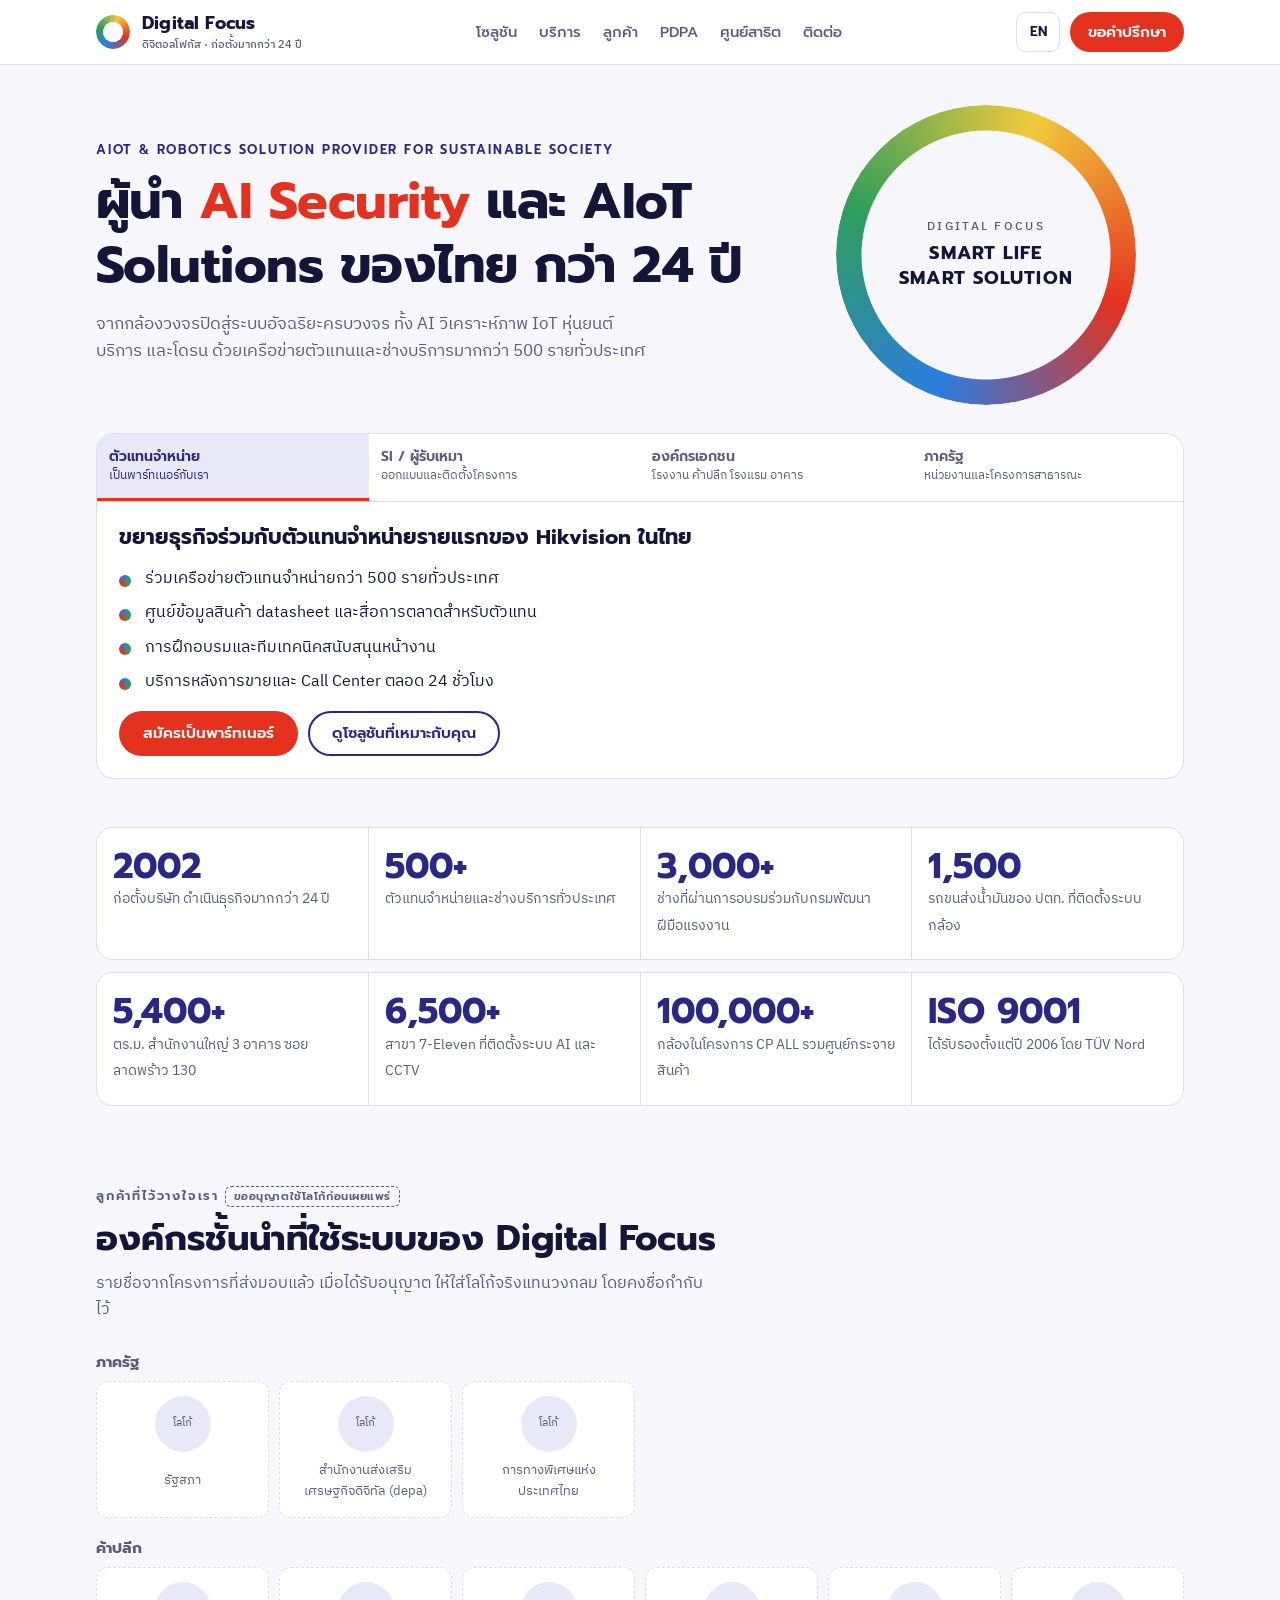
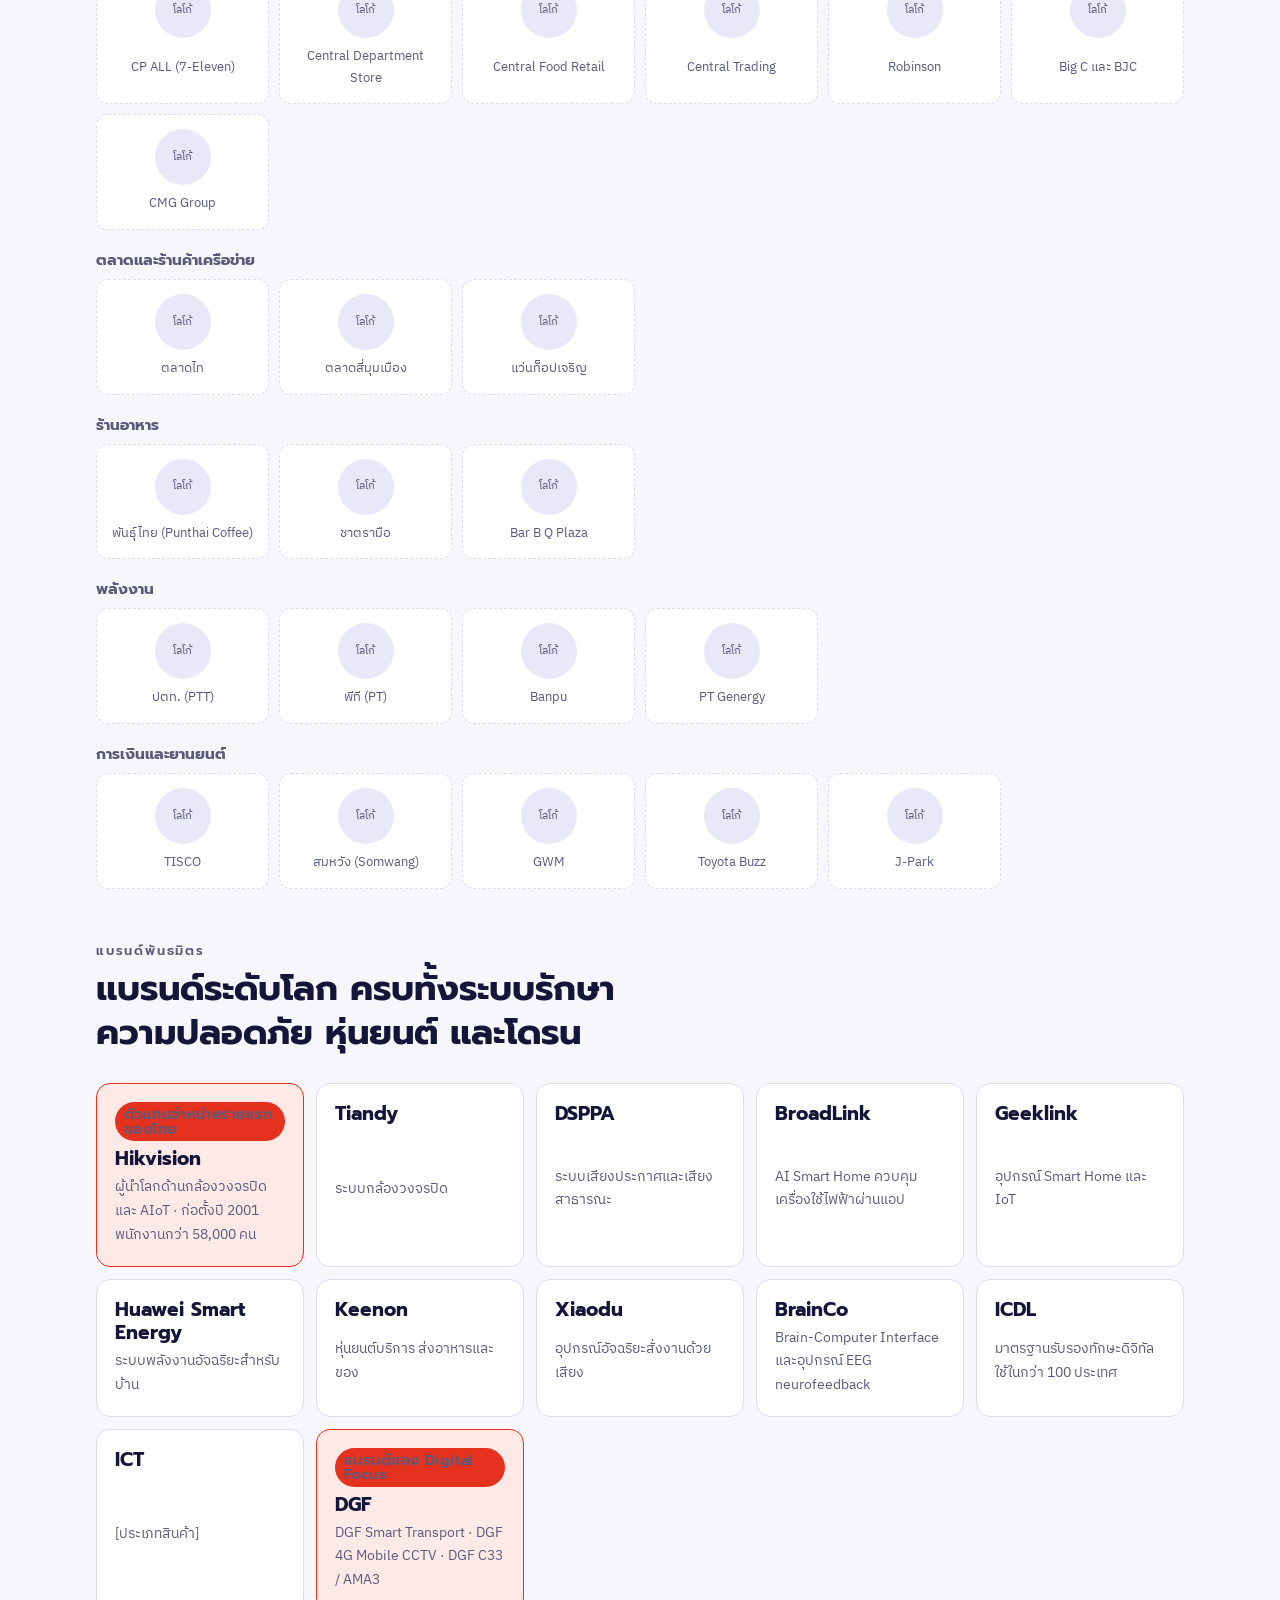
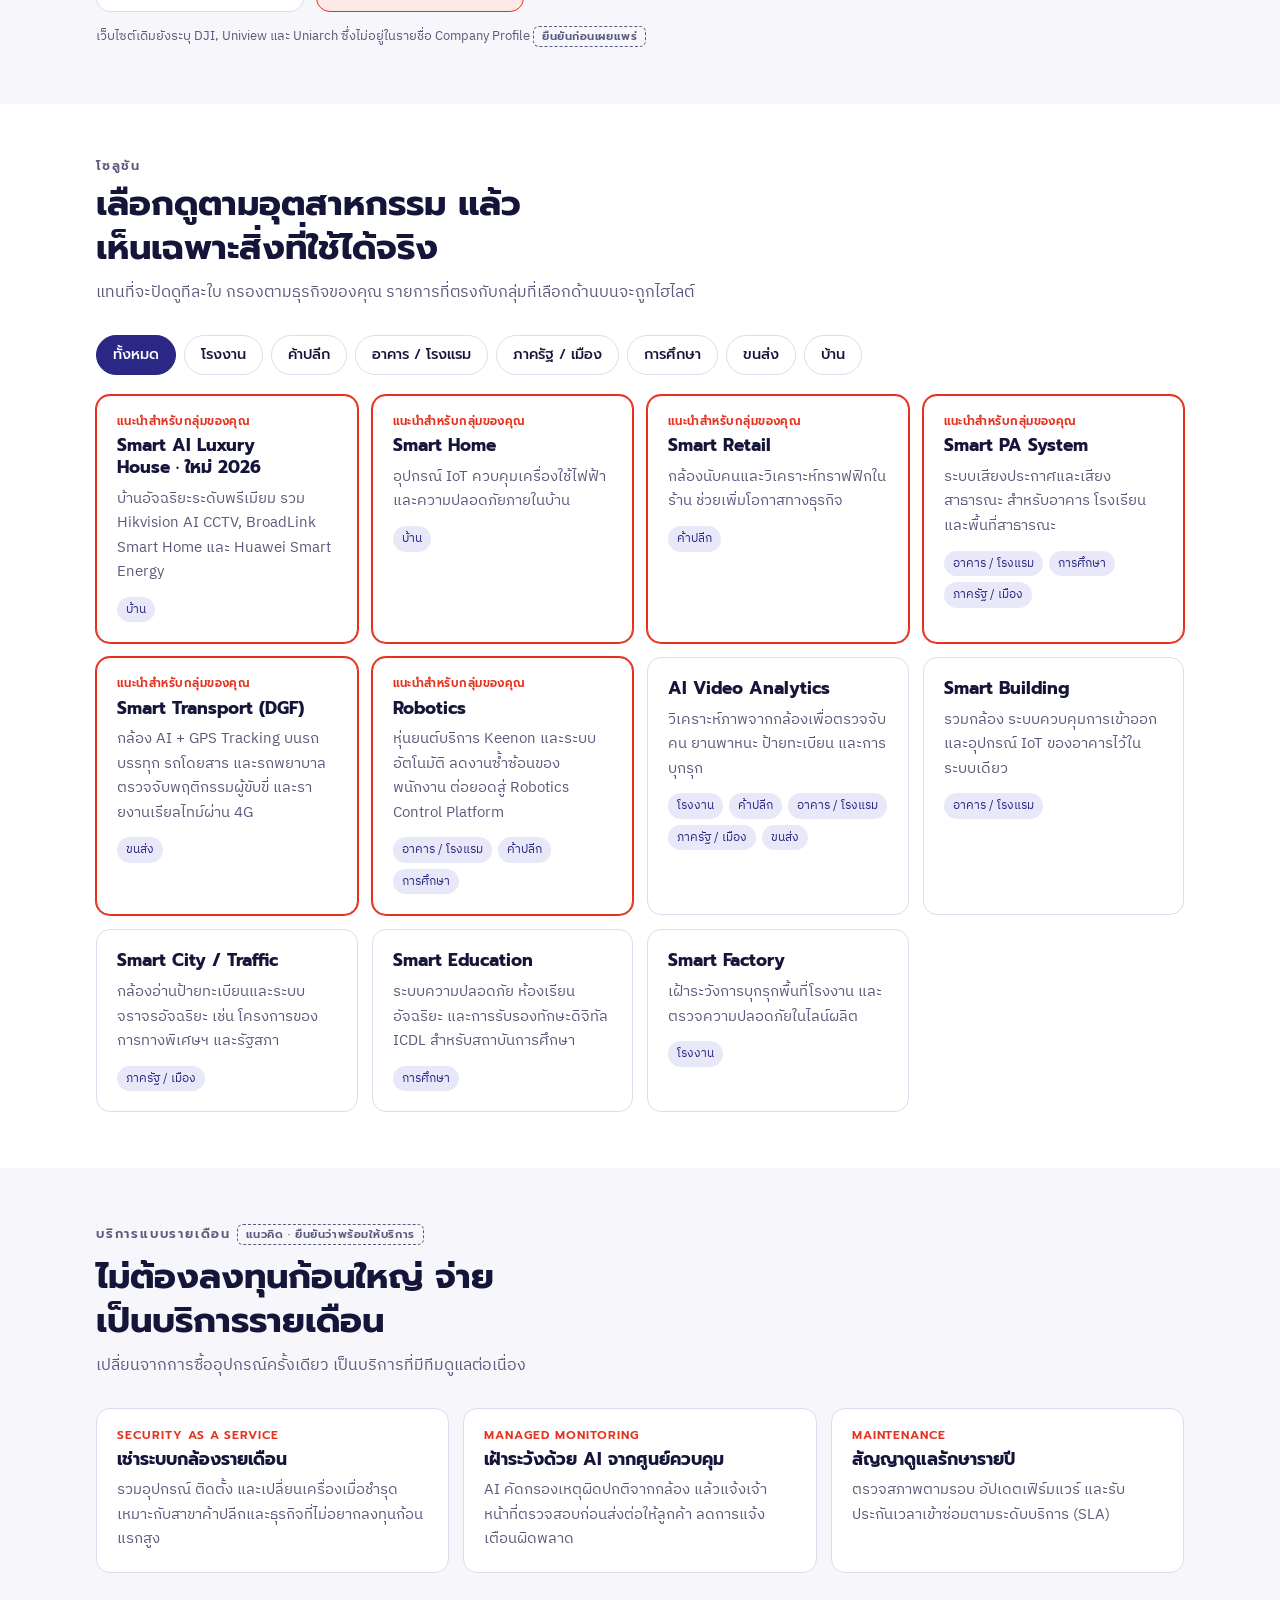
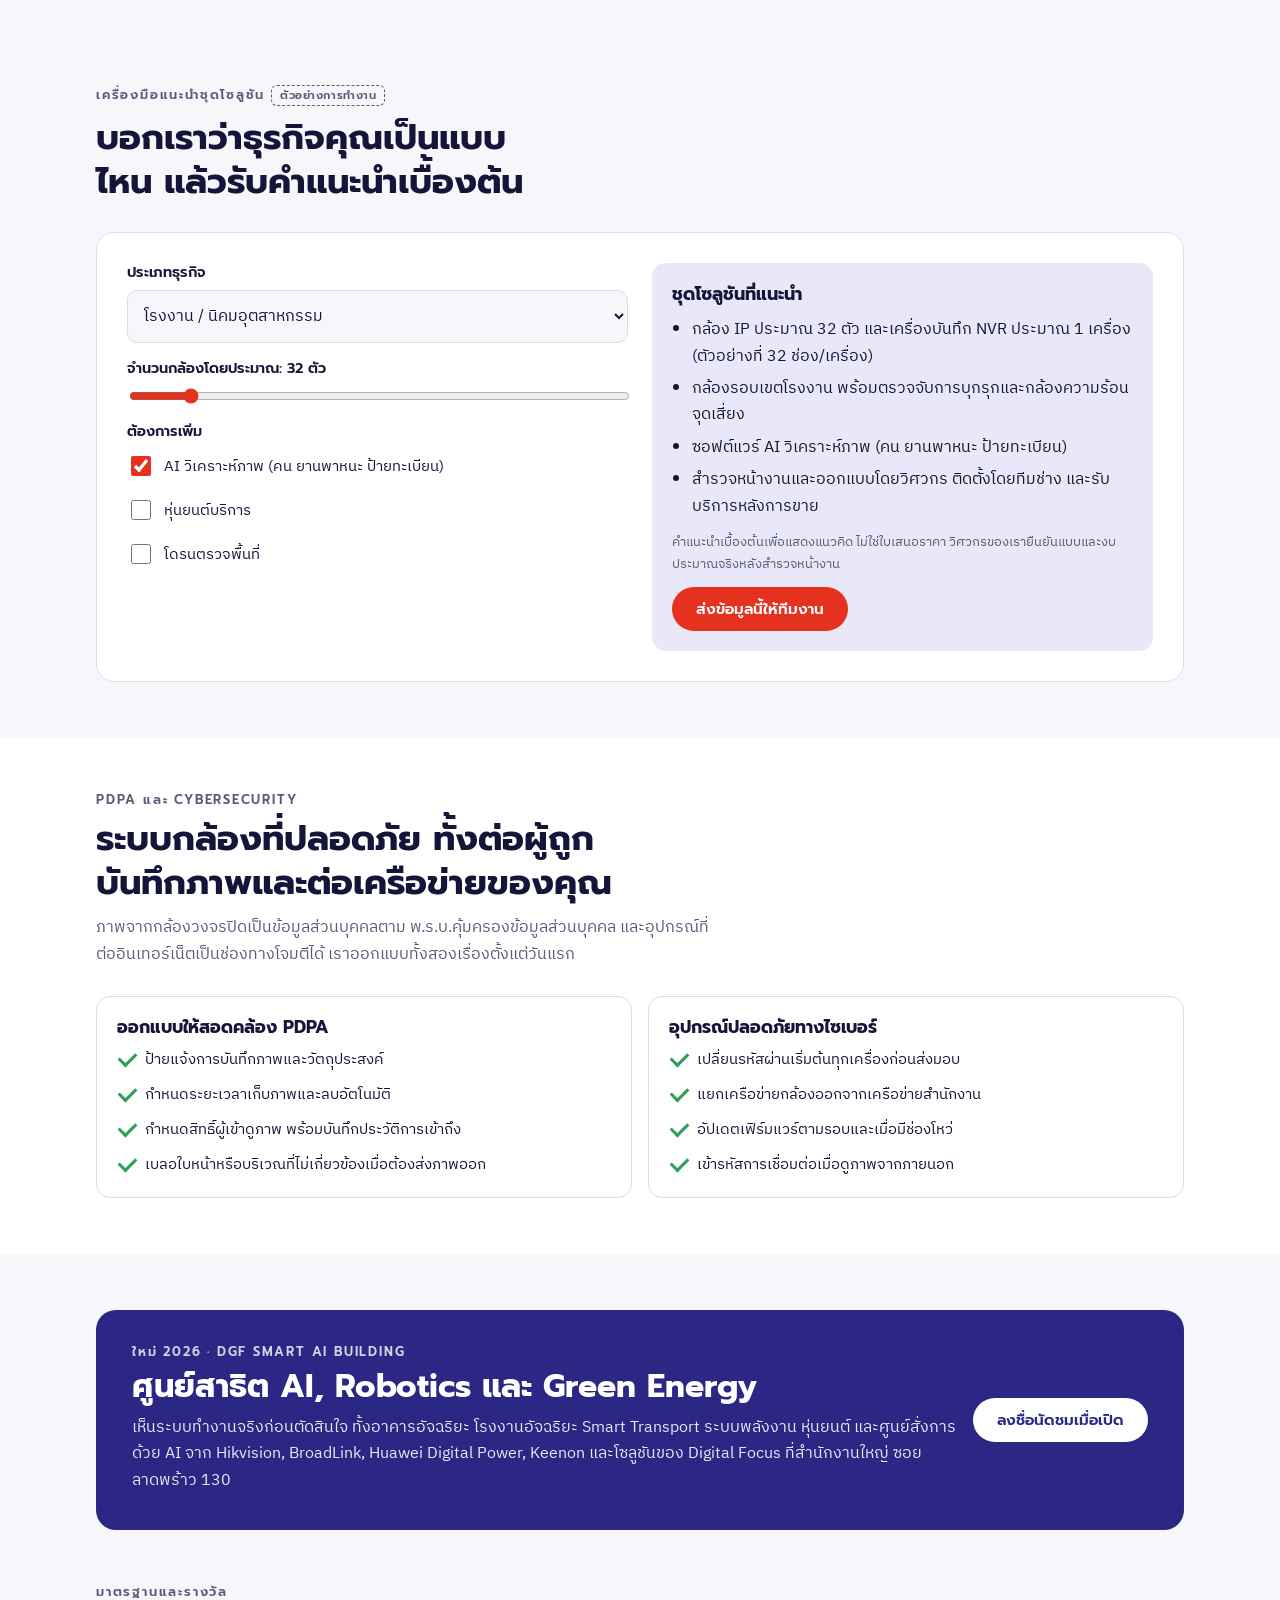
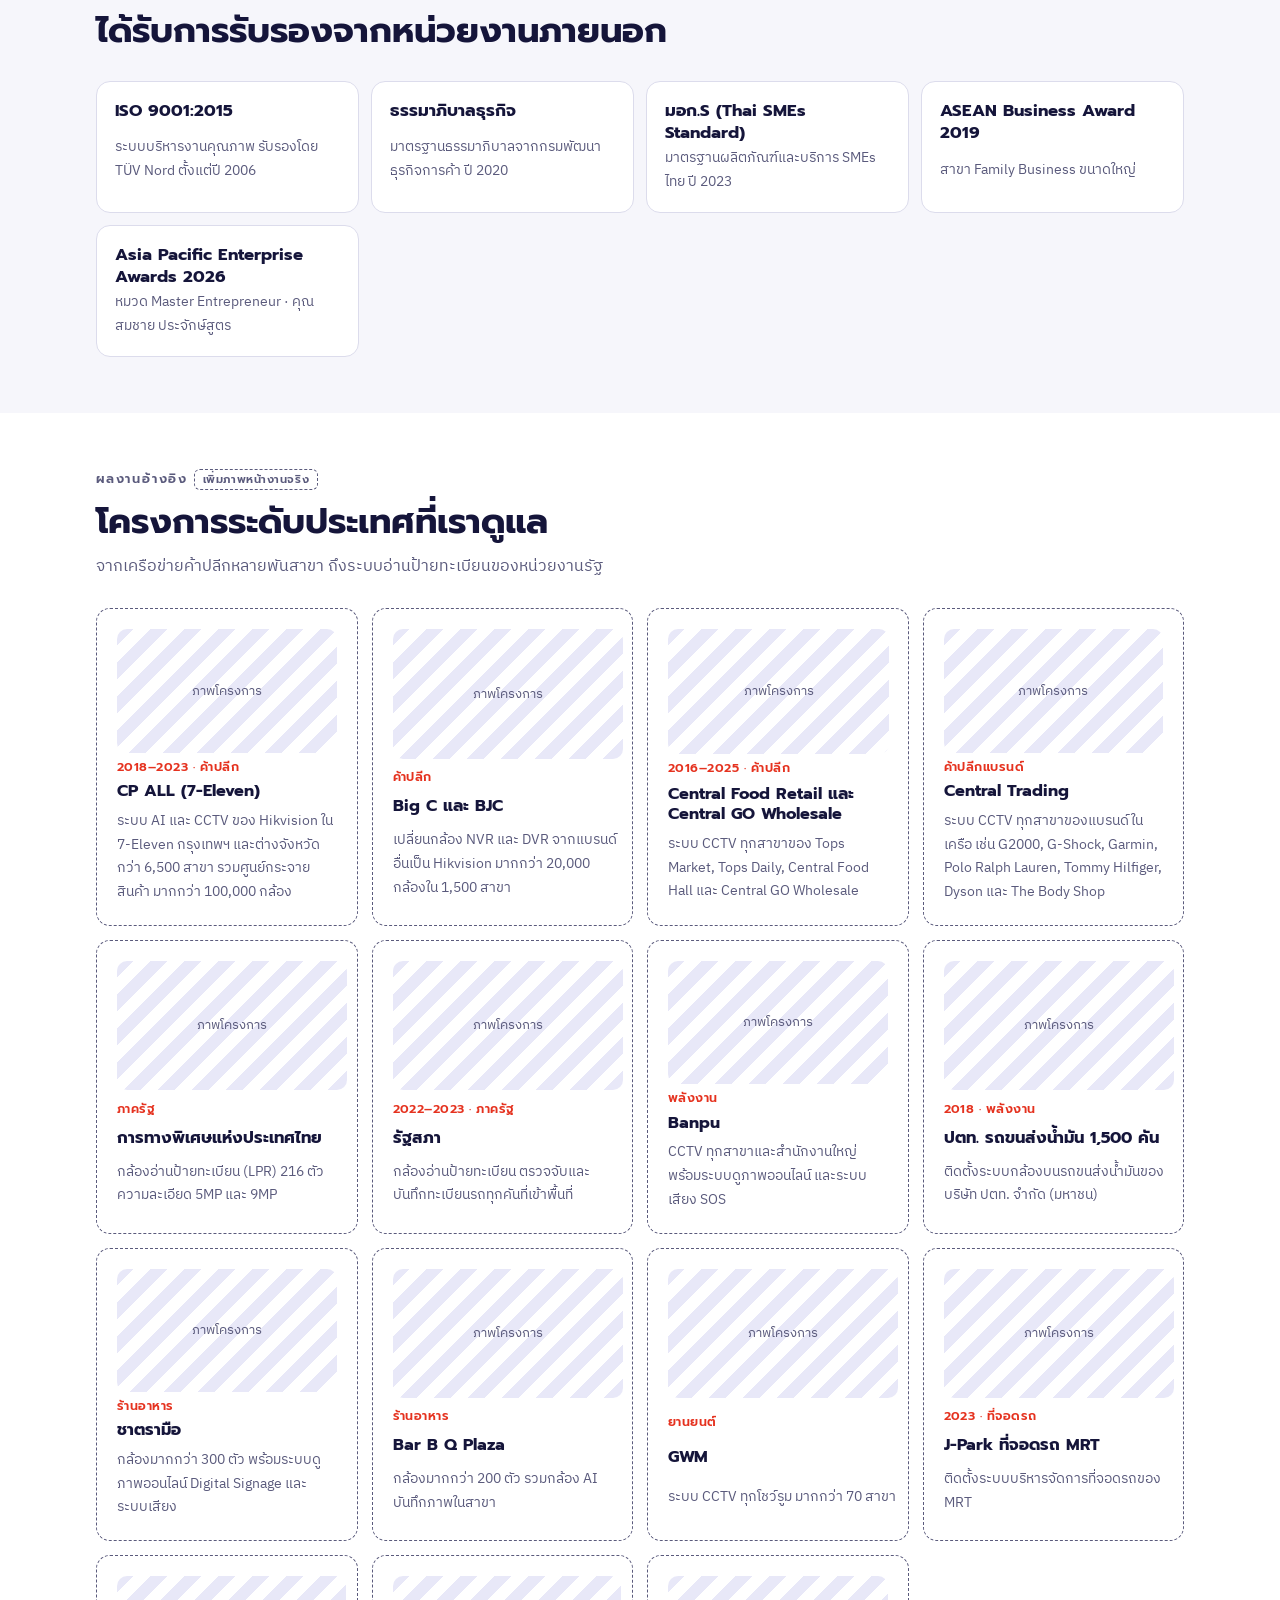
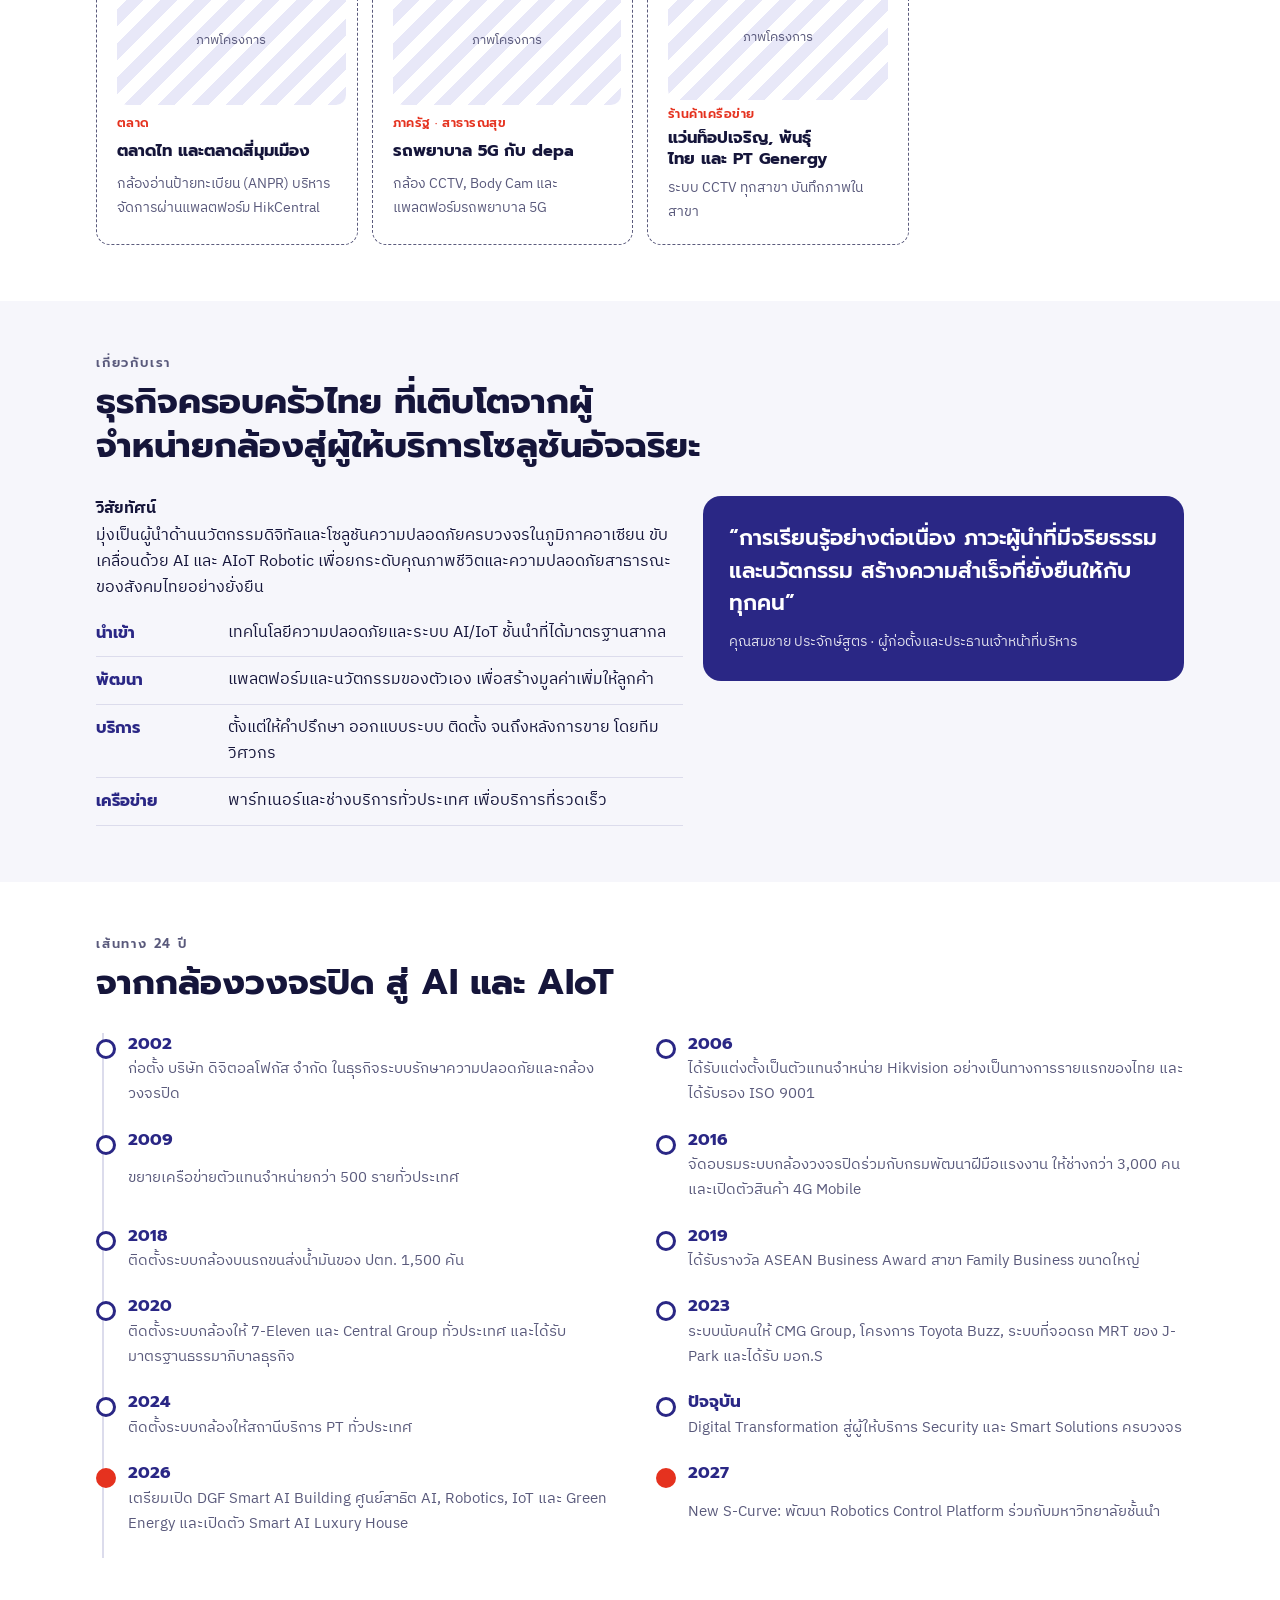
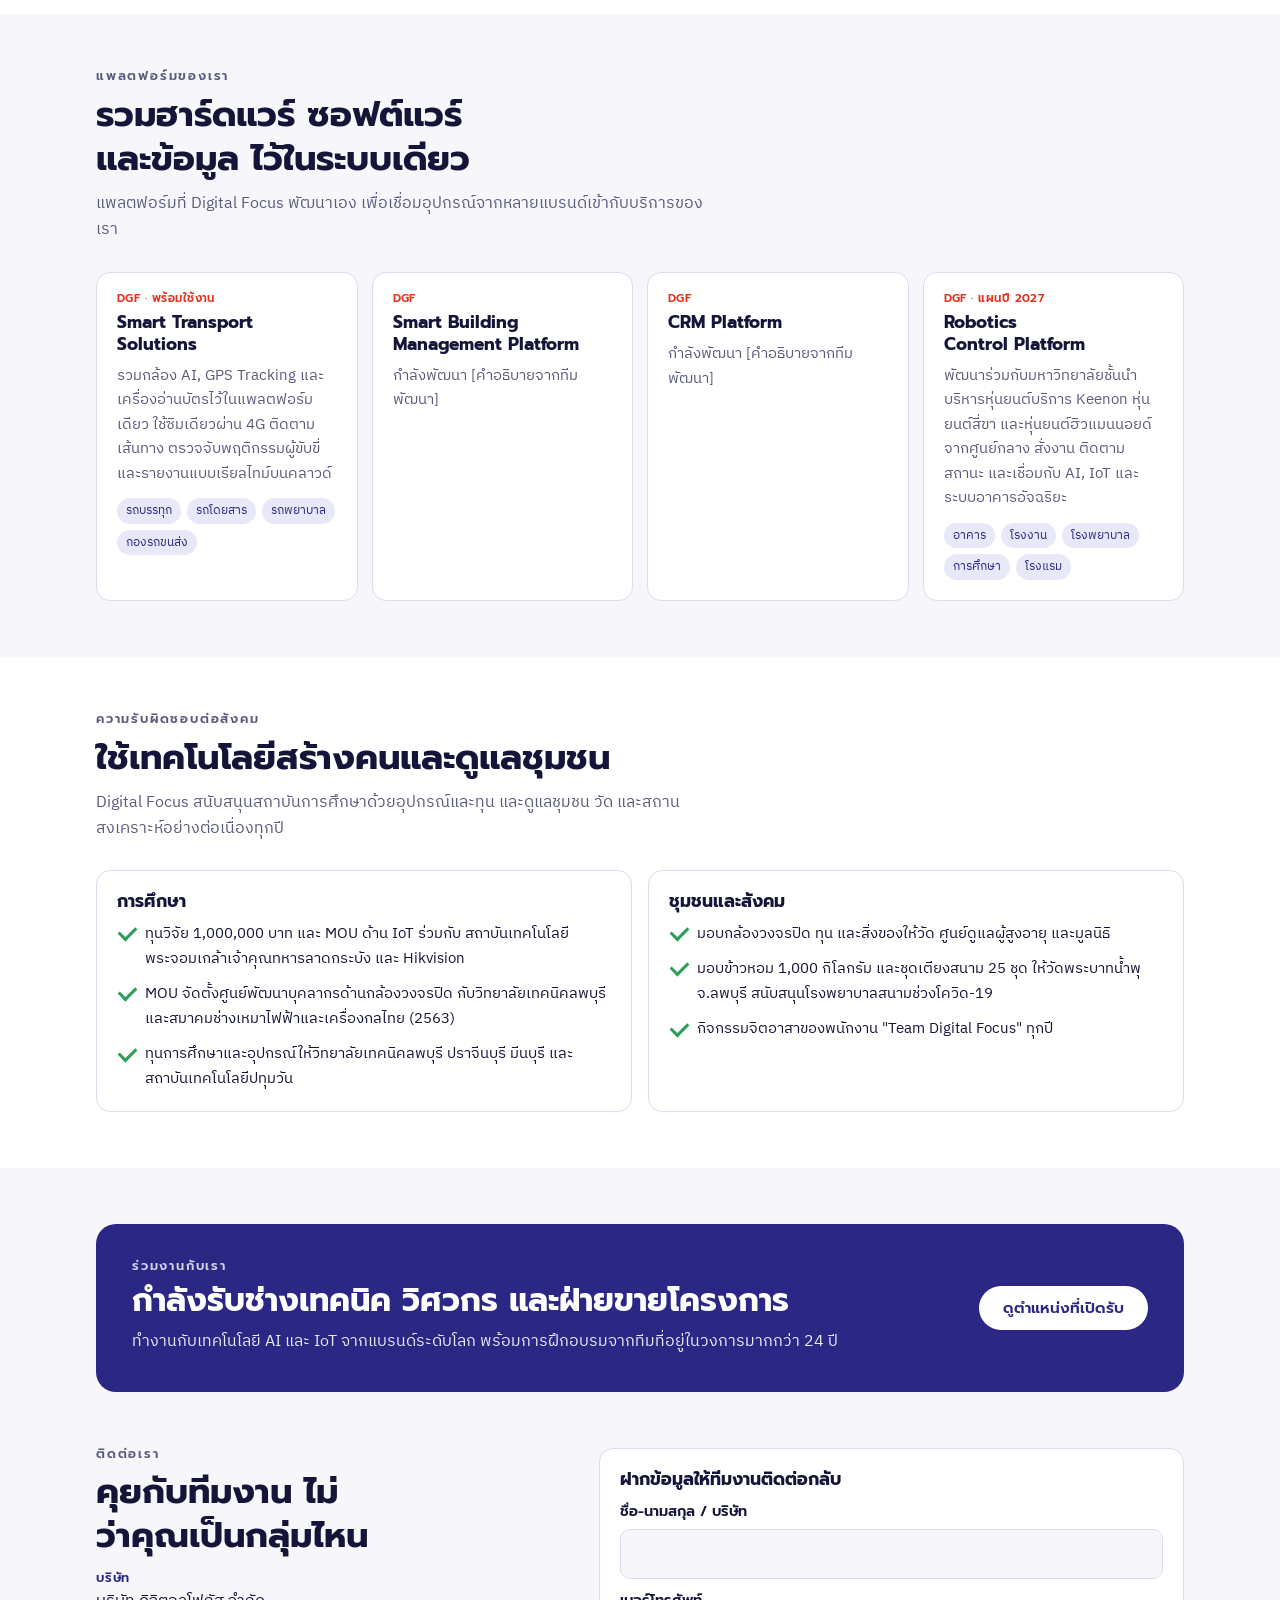
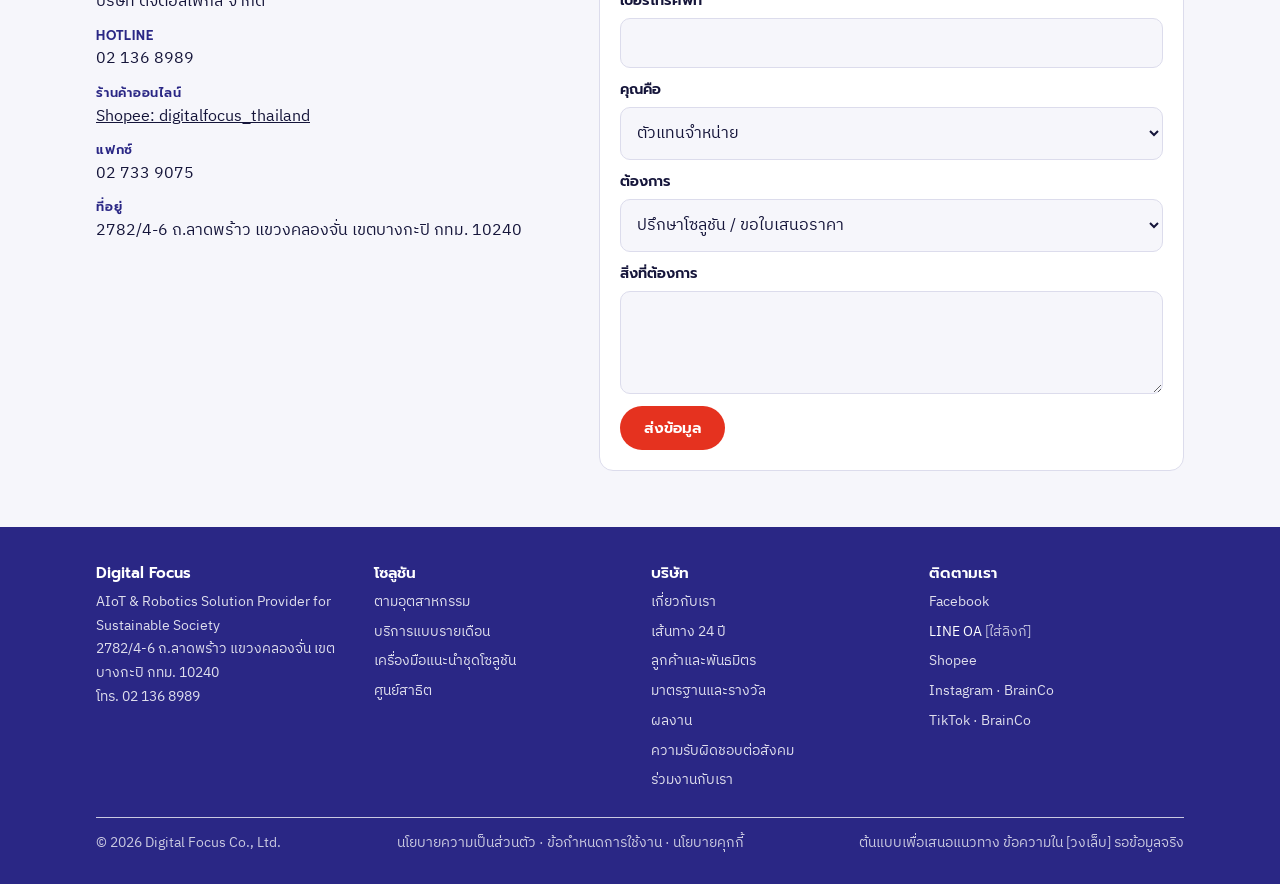
==== commit 3c21d821: "Add more reference projects and online channels to prototype Add market ANPR, 5G ambulance and chain" ====
--- a/digitalfocus-prototype/index.html
+++ b/digitalfocus-prototype/index.html
@@ -259,7 +259,7 @@
   <div class="wrap">
     <div class="hero-grid">
       <div>
-        <p class="eyebrow" id="h-eye">Smart Life · Smart Solution</p>
+        <p class="eyebrow" id="h-eye">AIoT &amp; Robotics Solution Provider for Sustainable Society</p>
         <h1 style="margin-top:12px" id="h-title">ผู้นำ <em>AI Security</em> และ AIoT Solutions ของไทย กว่า 24 ปี</h1>
         <p class="lead" id="h-lead">จากกล้องวงจรปิดสู่ระบบอัจฉริยะครบวงจร ทั้ง AI วิเคราะห์ภาพ IoT หุ่นยนต์บริการ และโดรน ด้วยเครือข่ายตัวแทนและช่างบริการมากกว่า 500 รายทั่วประเทศ</p>
       </div>
@@ -312,6 +312,7 @@
     <div class="logo-groups">
       <div class="logo-group"><h3>ภาครัฐ</h3><div class="logos">
         <div class="logo-tile"><div class="lg">โลโก้</div><span>รัฐสภา</span></div>
+        <div class="logo-tile"><div class="lg">โลโก้</div><span>สำนักงานส่งเสริมเศรษฐกิจดิจิทัล (depa)</span></div>
         <div class="logo-tile"><div class="lg">โลโก้</div><span>การทางพิเศษแห่งประเทศไทย</span></div>
       </div></div>
       <div class="logo-group"><h3>ค้าปลีก</h3><div class="logos">
@@ -323,7 +324,13 @@
         <div class="logo-tile"><div class="lg">โลโก้</div><span>Big C และ BJC</span></div>
         <div class="logo-tile"><div class="lg">โลโก้</div><span>CMG Group</span></div>
       </div></div>
+      <div class="logo-group"><h3>ตลาดและร้านค้าเครือข่าย</h3><div class="logos">
+        <div class="logo-tile"><div class="lg">โลโก้</div><span>ตลาดไท</span></div>
+        <div class="logo-tile"><div class="lg">โลโก้</div><span>ตลาดสี่มุมเมือง</span></div>
+        <div class="logo-tile"><div class="lg">โลโก้</div><span>แว่นท็อปเจริญ</span></div>
+      </div></div>
       <div class="logo-group"><h3>ร้านอาหาร</h3><div class="logos">
+        <div class="logo-tile"><div class="lg">โลโก้</div><span>พันธุ์ไทย (Punthai Coffee)</span></div>
         <div class="logo-tile"><div class="lg">โลโก้</div><span>ชาตรามือ</span></div>
         <div class="logo-tile"><div class="lg">โลโก้</div><span>Bar B Q Plaza</span></div>
       </div></div>
@@ -331,6 +338,7 @@
         <div class="logo-tile"><div class="lg">โลโก้</div><span>ปตท. (PTT)</span></div>
         <div class="logo-tile"><div class="lg">โลโก้</div><span>พีที (PT)</span></div>
         <div class="logo-tile"><div class="lg">โลโก้</div><span>Banpu</span></div>
+        <div class="logo-tile"><div class="lg">โลโก้</div><span>PT Genergy</span></div>
       </div></div>
       <div class="logo-group"><h3>การเงินและยานยนต์</h3><div class="logos">
         <div class="logo-tile"><div class="lg">โลโก้</div><span>TISCO</span></div>
@@ -509,6 +517,9 @@
       <article class="case"><div class="ph">ภาพโครงการ</div><span class="meta">ร้านอาหาร</span><h3>Bar B Q Plaza</h3><p>กล้องมากกว่า 200 ตัว รวมกล้อง AI บันทึกภาพในสาขา</p></article>
       <article class="case"><div class="ph">ภาพโครงการ</div><span class="meta">ยานยนต์</span><h3>GWM</h3><p>ระบบ CCTV ทุกโชว์รูม มากกว่า 70 สาขา</p></article>
       <article class="case"><div class="ph">ภาพโครงการ</div><span class="meta">2023 · ที่จอดรถ</span><h3>J-Park ที่จอดรถ MRT</h3><p>ติดตั้งระบบบริหารจัดการที่จอดรถของ MRT</p></article>
+      <article class="case"><div class="ph">ภาพโครงการ</div><span class="meta">ตลาด</span><h3>ตลาดไท และตลาดสี่มุมเมือง</h3><p>กล้องอ่านป้ายทะเบียน (ANPR) บริหารจัดการผ่านแพลตฟอร์ม HikCentral</p></article>
+      <article class="case"><div class="ph">ภาพโครงการ</div><span class="meta">ภาครัฐ · สาธารณสุข</span><h3>รถพยาบาล 5G กับ depa</h3><p>กล้อง CCTV, Body Cam และแพลตฟอร์มรถพยาบาล 5G</p></article>
+      <article class="case"><div class="ph">ภาพโครงการ</div><span class="meta">ร้านค้าเครือข่าย</span><h3>แว่นท็อปเจริญ, พันธุ์ไทย และ PT Genergy</h3><p>ระบบ CCTV ทุกสาขา บันทึกภาพในสาขา</p></article>
     </div>
   </div>
 </section>
@@ -617,7 +628,8 @@
       <div class="sec-head" style="margin:0"><p class="eyebrow">ติดต่อเรา</p><h2>คุยกับทีมงาน ไม่ว่าคุณเป็นกลุ่มไหน</h2></div>
       <dl style="display:grid;gap:14px;margin:0">
         <div><dt>บริษัท</dt><dd>บริษัท ดิจิตอลโฟกัส จำกัด</dd></div>
-        <div><dt>โทรศัพท์</dt><dd>02 136 8989</dd></div>
+        <div><dt>Hotline</dt><dd>02 136 8989</dd></div>
+        <div><dt>ร้านค้าออนไลน์</dt><dd><a href="https://shopee.co.th/digitalfocus_thailand" target="_blank" rel="noopener">Shopee: digitalfocus_thailand</a></dd></div>
         <div><dt>แฟกซ์</dt><dd>02 733 9075</dd></div>
         <div><dt>ที่อยู่</dt><dd>2782/4-6 ถ.ลาดพร้าว แขวงคลองจั่น เขตบางกะปิ กทม. 10240</dd></div>
       </dl>
@@ -641,10 +653,16 @@
 <footer>
   <div class="wrap">
     <div class="fcols">
-      <div><h4>Digital Focus</h4><p style="opacity:.85">Smart Life · Smart Solution<br>2782/4-6 ถ.ลาดพร้าว แขวงคลองจั่น เขตบางกะปิ กทม. 10240<br>โทร. 02 136 8989</p></div>
+      <div><h4>Digital Focus</h4><p style="opacity:.85">AIoT &amp; Robotics Solution Provider for Sustainable Society<br>2782/4-6 ถ.ลาดพร้าว แขวงคลองจั่น เขตบางกะปิ กทม. 10240<br>โทร. 02 136 8989</p></div>
       <div><h4>โซลูชัน</h4><ul><li><a href="#solutions">ตามอุตสาหกรรม</a></li><li><a href="#services">บริการแบบรายเดือน</a></li><li><a href="#configurator">เครื่องมือแนะนำชุดโซลูชัน</a></li><li><a href="#showroom">ศูนย์สาธิต</a></li></ul></div>
       <div><h4>บริษัท</h4><ul><li><a href="#about">เกี่ยวกับเรา</a></li><li><a href="#milestones">เส้นทาง 24 ปี</a></li><li><a href="#clients">ลูกค้าและพันธมิตร</a></li><li><a href="#certs">มาตรฐานและรางวัล</a></li><li><a href="#cases">ผลงาน</a></li><li><a href="#csr">ความรับผิดชอบต่อสังคม</a></li><li><a href="#careers">ร่วมงานกับเรา</a></li></ul></div>
-      <div><h4>ติดตามเรา</h4><ul><li>Facebook</li><li>LINE OA</li><li>YouTube</li><li>TikTok</li><li>LinkedIn</li></ul></div>
+      <div><h4>ติดตามเรา</h4><ul>
+        <li><a href="https://www.facebook.com/profile.php?id=61581609465585" target="_blank" rel="noopener">Facebook</a></li>
+        <li>LINE OA <span style="opacity:.7">[ใส่ลิงก์]</span></li>
+        <li><a href="https://shopee.co.th/digitalfocus_thailand" target="_blank" rel="noopener">Shopee</a></li>
+        <li><a href="https://www.instagram.com/brainco.digitalfocus" target="_blank" rel="noopener">Instagram · BrainCo</a></li>
+        <li><a href="https://www.tiktok.com/@brainco.by.digita" target="_blank" rel="noopener">TikTok · BrainCo</a></li>
+      </ul></div>
     </div>
     <div class="fbottom"><span>© 2026 Digital Focus Co., Ltd.</span><span>นโยบายความเป็นส่วนตัว · ข้อกำหนดการใช้งาน · นโยบายคุกกี้</span><span>ต้นแบบเพื่อเสนอแนวทาง ข้อความใน [วงเล็บ] รอข้อมูลจริง</span></div>
   </div>
@@ -745,8 +763,8 @@
   document.getElementById('bookDemo').addEventListener('click',function(){document.getElementById('f-req').selectedIndex=1});
 
   var HERO={
-    th:{eye:"Smart Life · Smart Solution",title:'ผู้นำ <em>AI Security</em> และ AIoT Solutions ของไทย กว่า 24 ปี',lead:"จากกล้องวงจรปิดสู่ระบบอัจฉริยะครบวงจร ทั้ง AI วิเคราะห์ภาพ IoT หุ่นยนต์บริการ และโดรน ด้วยเครือข่ายตัวแทนและช่างบริการมากกว่า 500 รายทั่วประเทศ",btn:"EN",aria:"Switch to English"},
-    en:{eye:"Smart Life · Smart Solution",title:"Thailand's <em>AI Security</em> and AIoT leader for over 24 years",lead:"From CCTV to fully intelligent systems: AI video analytics, IoT, service robots and drones, backed by 500+ authorised dealers and service technicians nationwide. (English preview of the hero only.)",btn:"TH",aria:"เปลี่ยนเป็นภาษาไทย"}
+    th:{eye:"AIoT & Robotics Solution Provider for Sustainable Society",title:'ผู้นำ <em>AI Security</em> และ AIoT Solutions ของไทย กว่า 24 ปี',lead:"จากกล้องวงจรปิดสู่ระบบอัจฉริยะครบวงจร ทั้ง AI วิเคราะห์ภาพ IoT หุ่นยนต์บริการ และโดรน ด้วยเครือข่ายตัวแทนและช่างบริการมากกว่า 500 รายทั่วประเทศ",btn:"EN",aria:"Switch to English"},
+    en:{eye:"AIoT & Robotics Solution Provider for Sustainable Society",title:"Thailand's <em>AI Security</em> and AIoT leader for over 24 years",lead:"From CCTV to fully intelligent systems: AI video analytics, IoT, service robots and drones, backed by 500+ authorised dealers and service technicians nationwide. (English preview of the hero only.)",btn:"TH",aria:"เปลี่ยนเป็นภาษาไทย"}
   };
   var lang="th",langBtn=document.getElementById('lang');
   langBtn.addEventListener('click',function(){
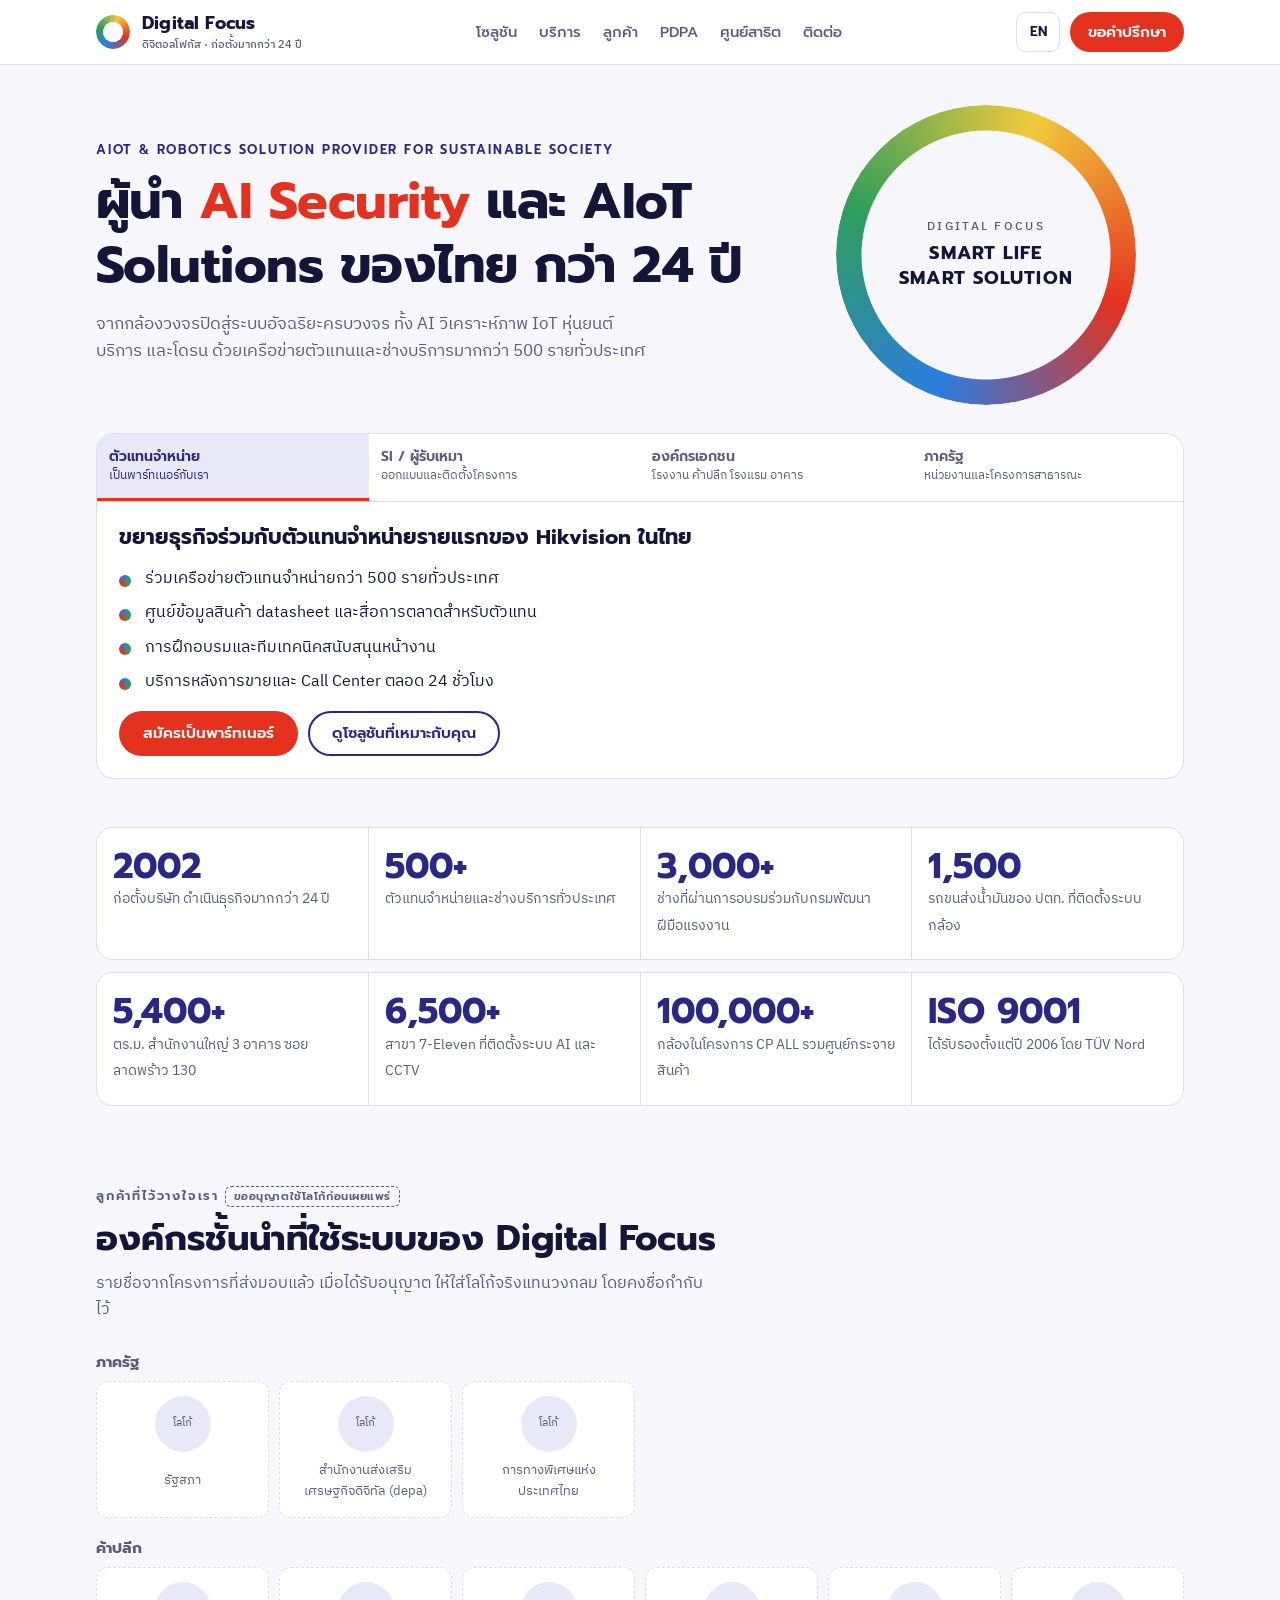
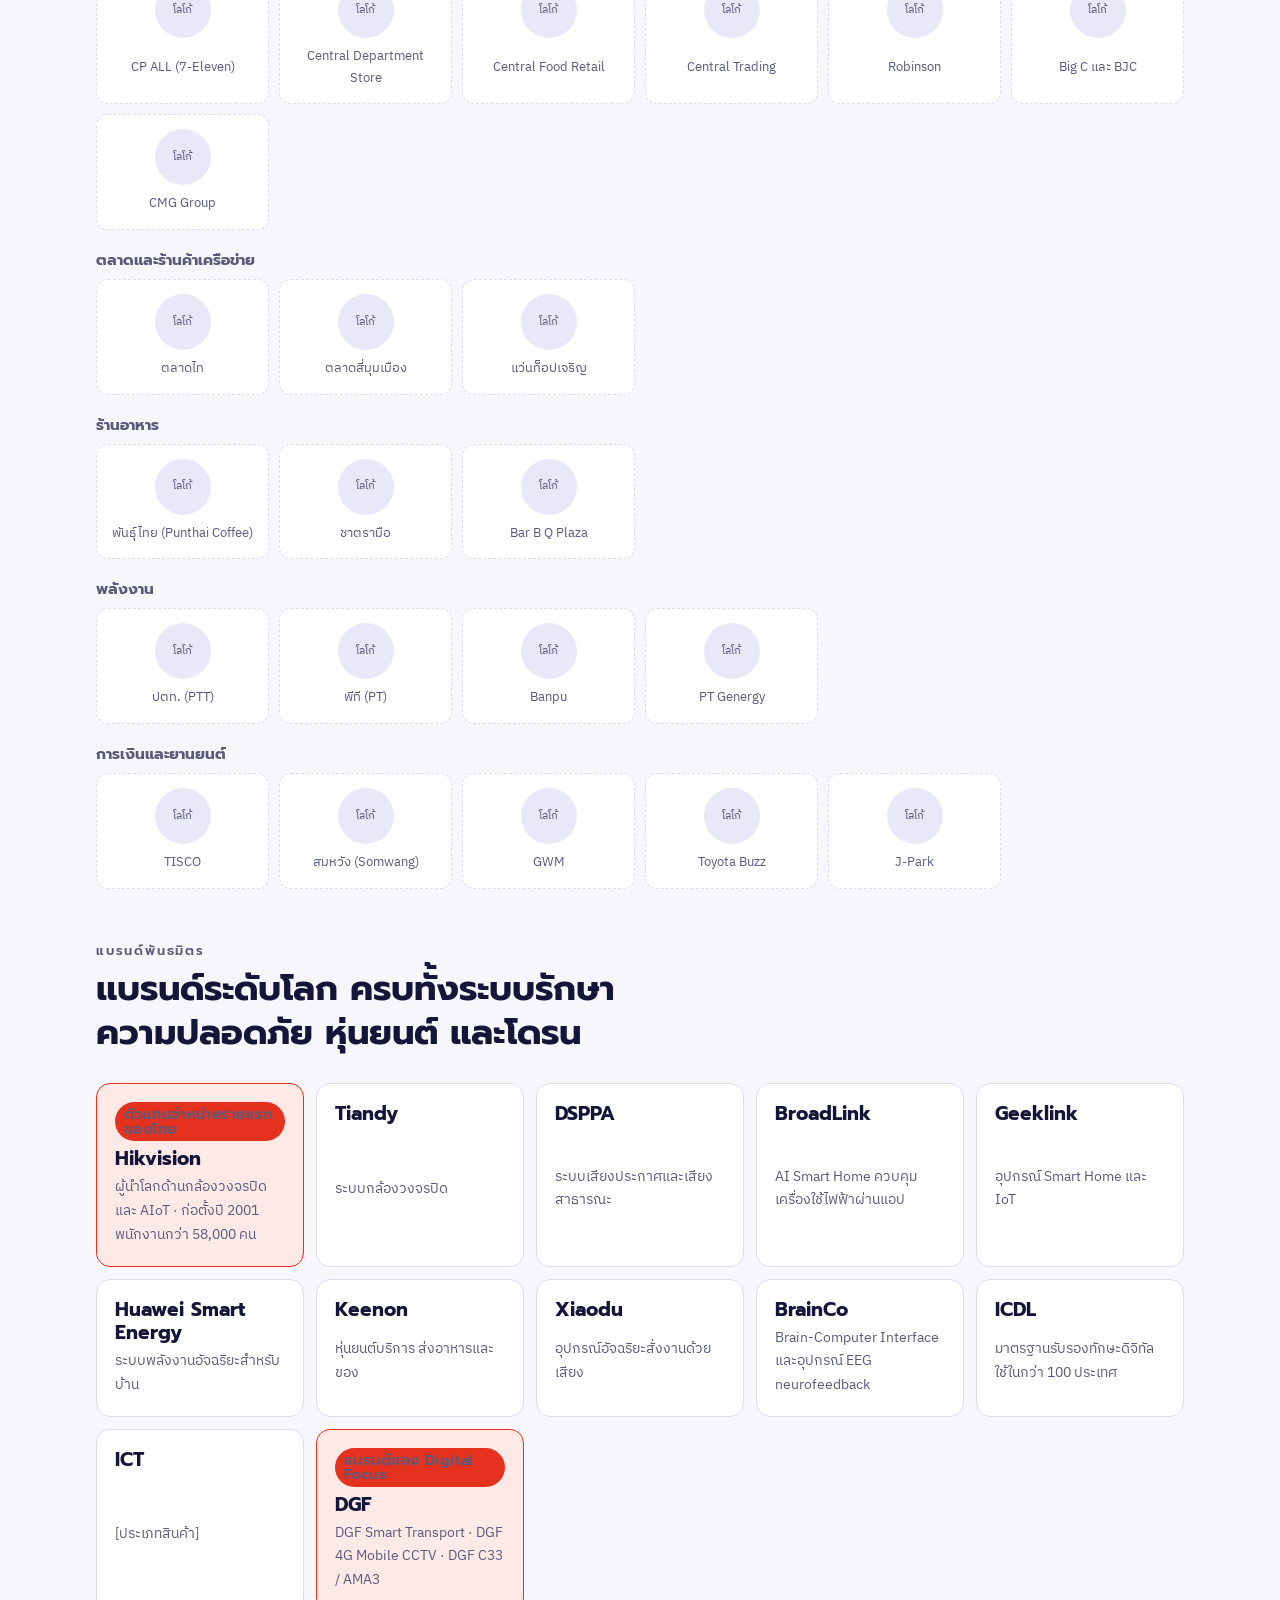
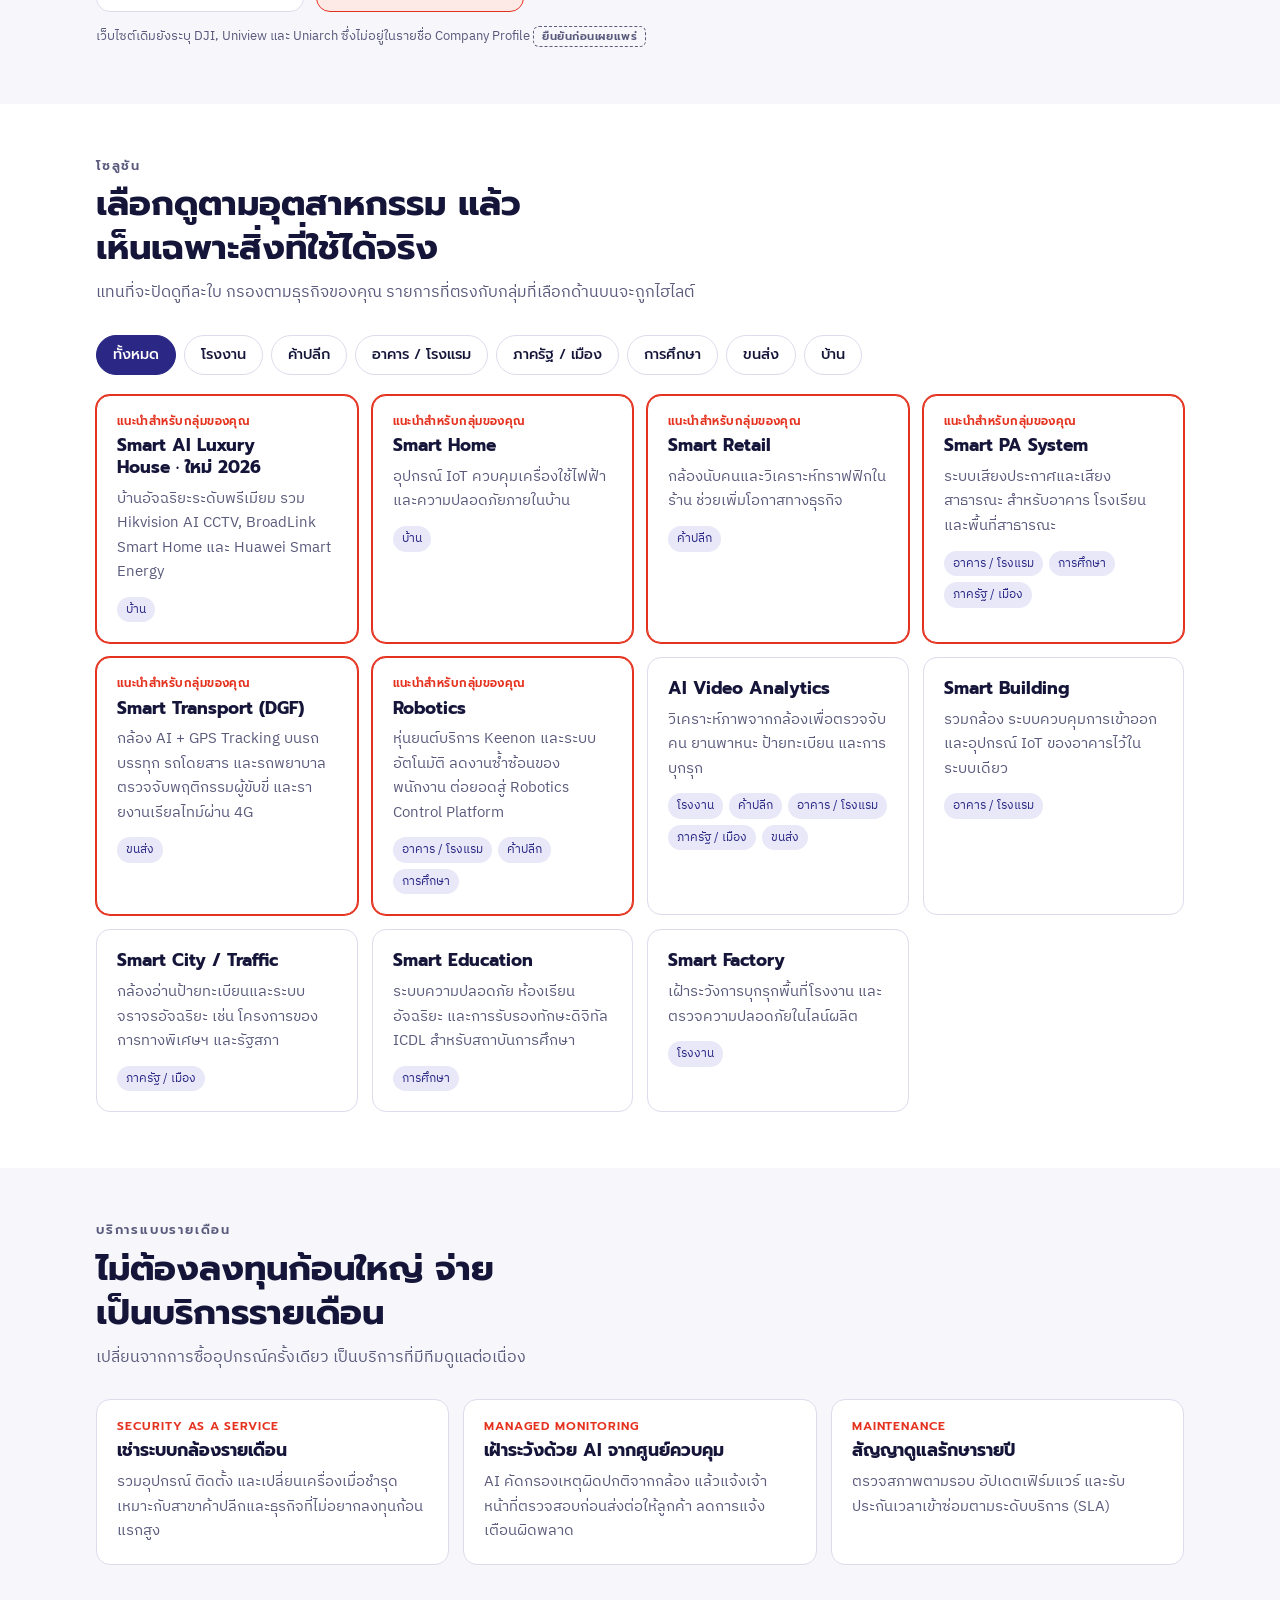
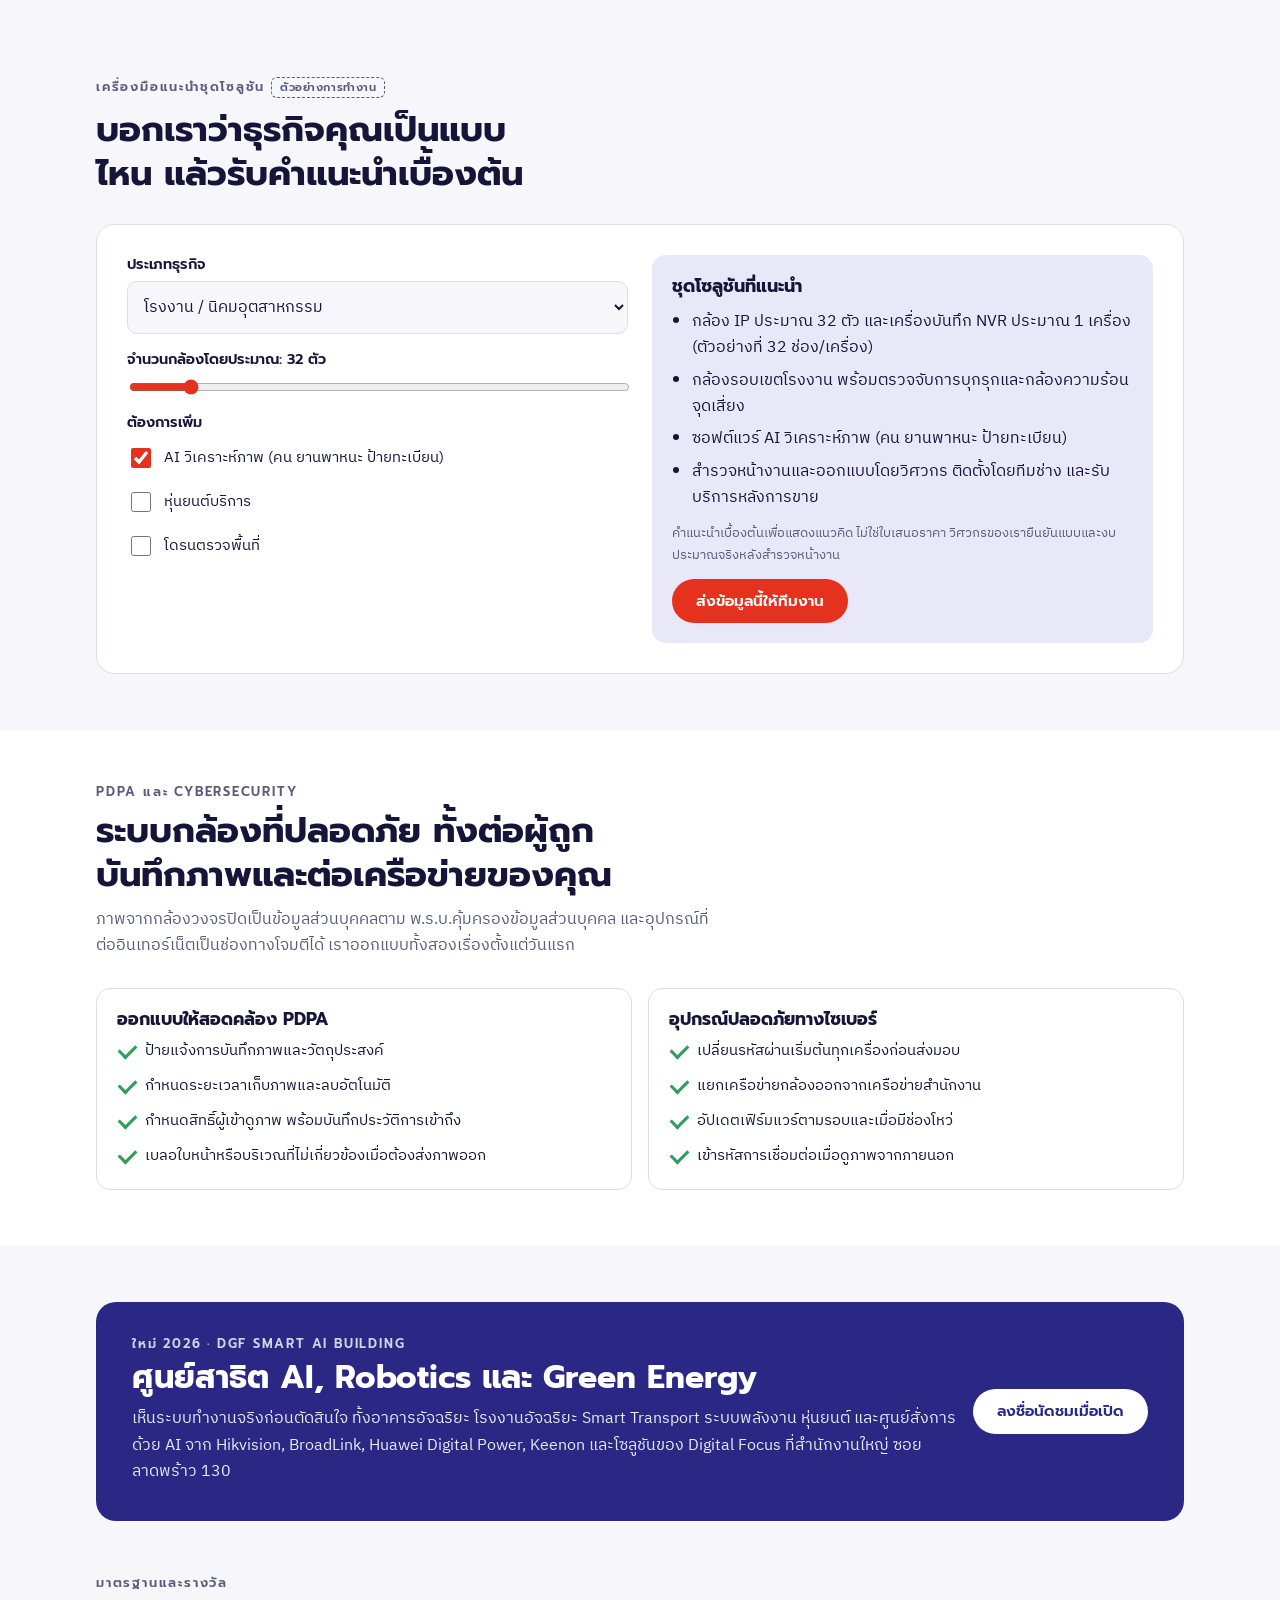
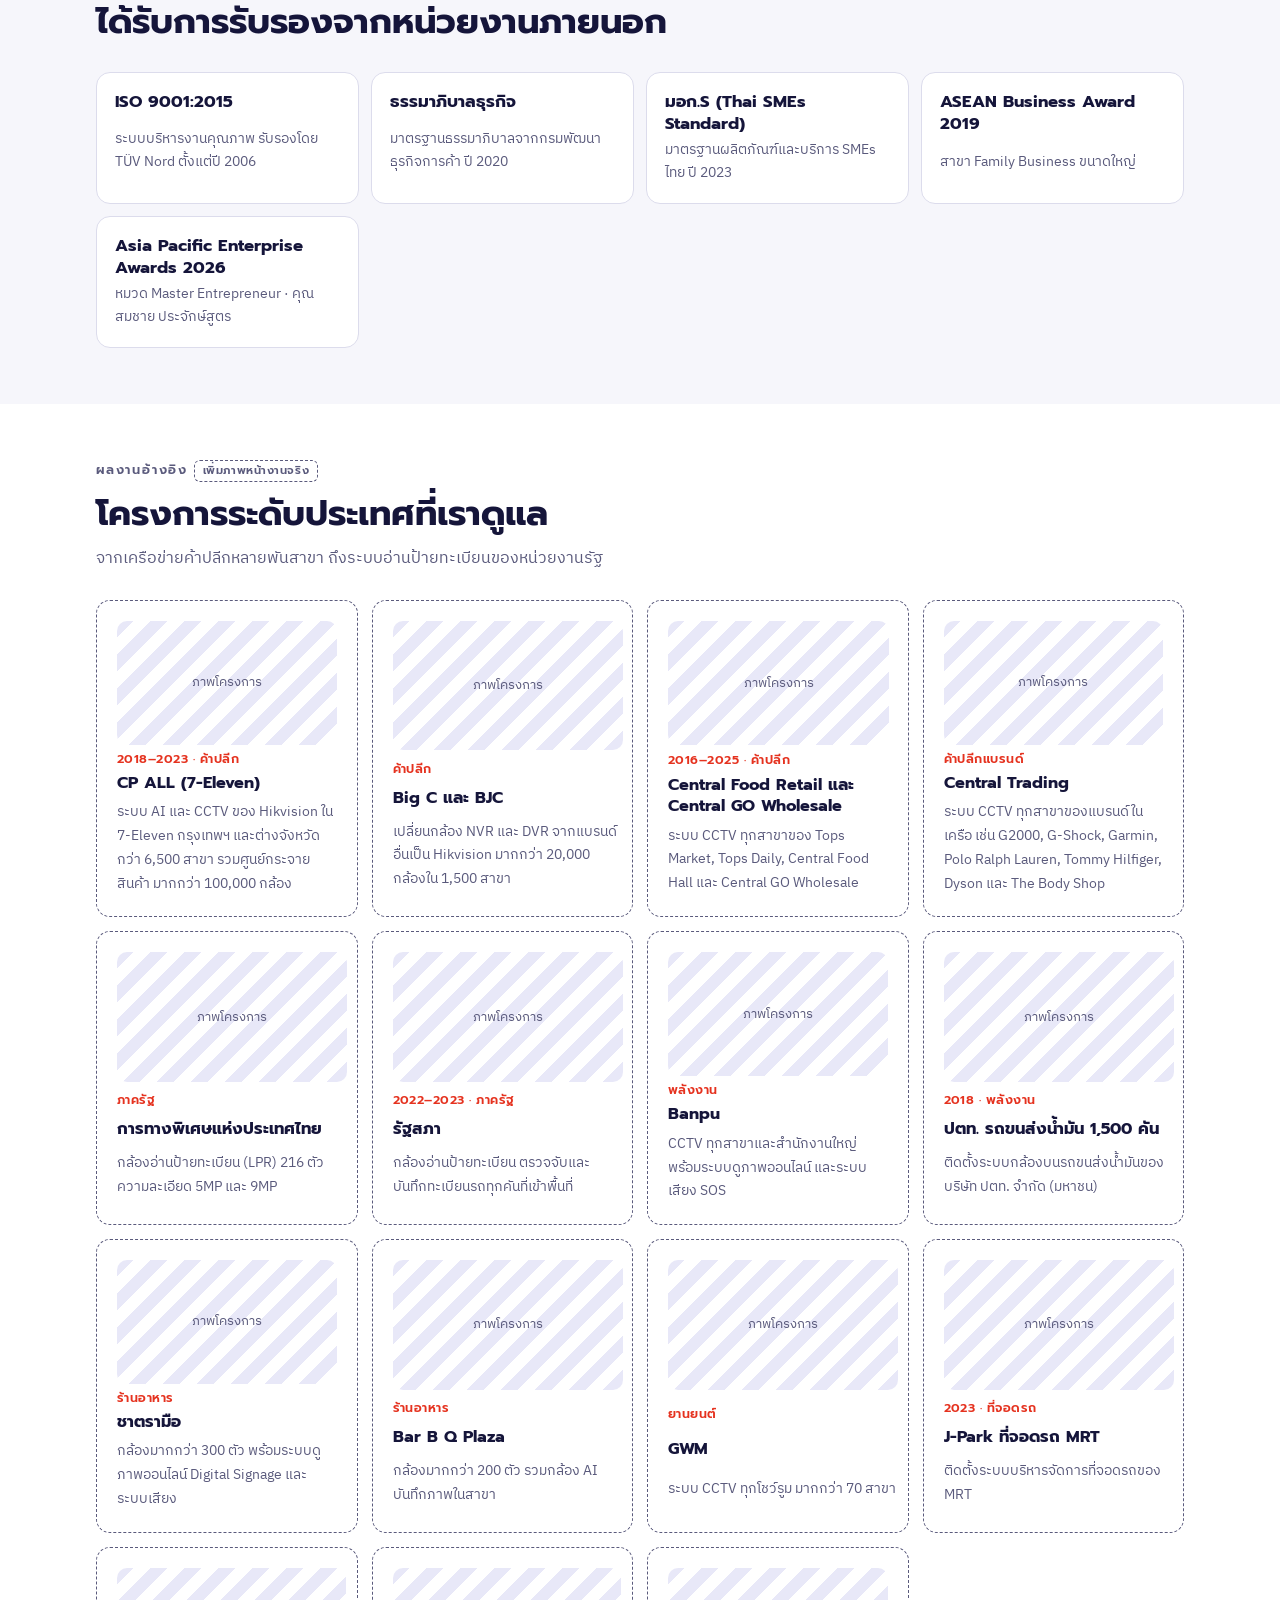
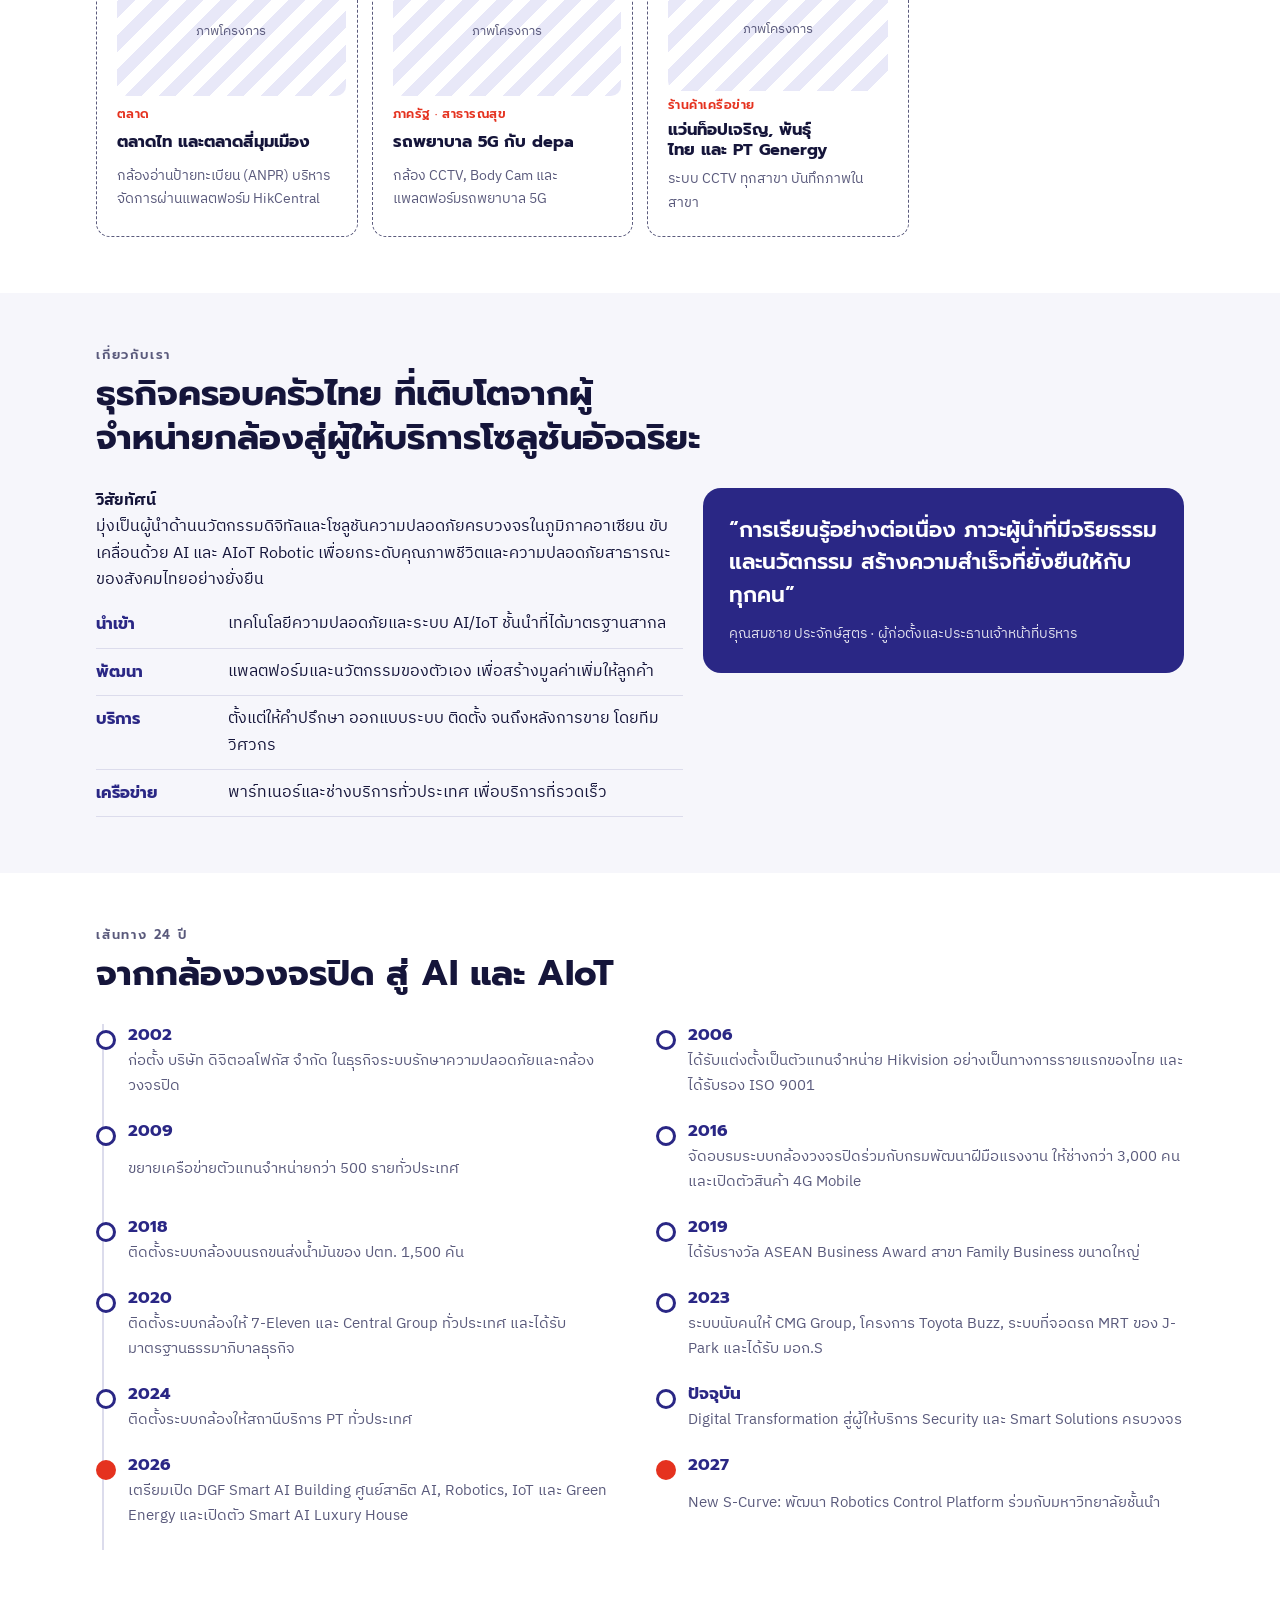
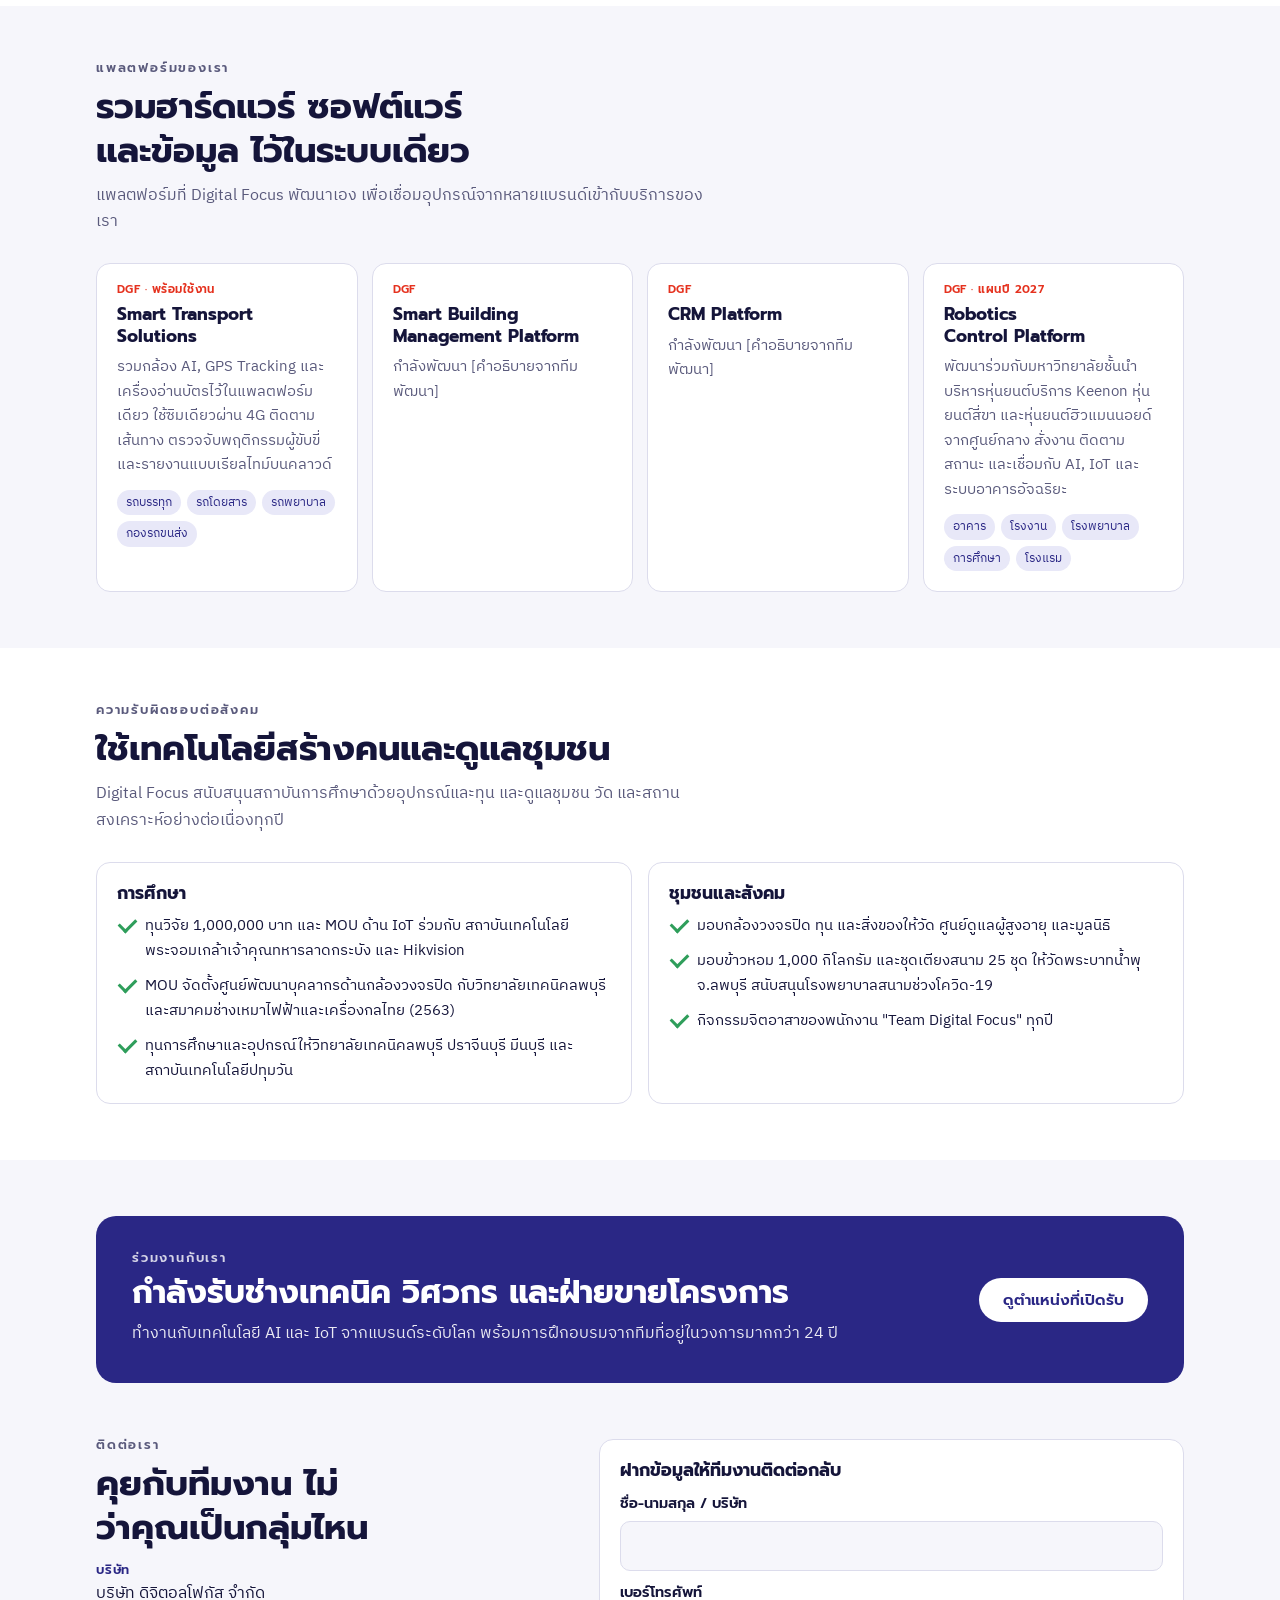
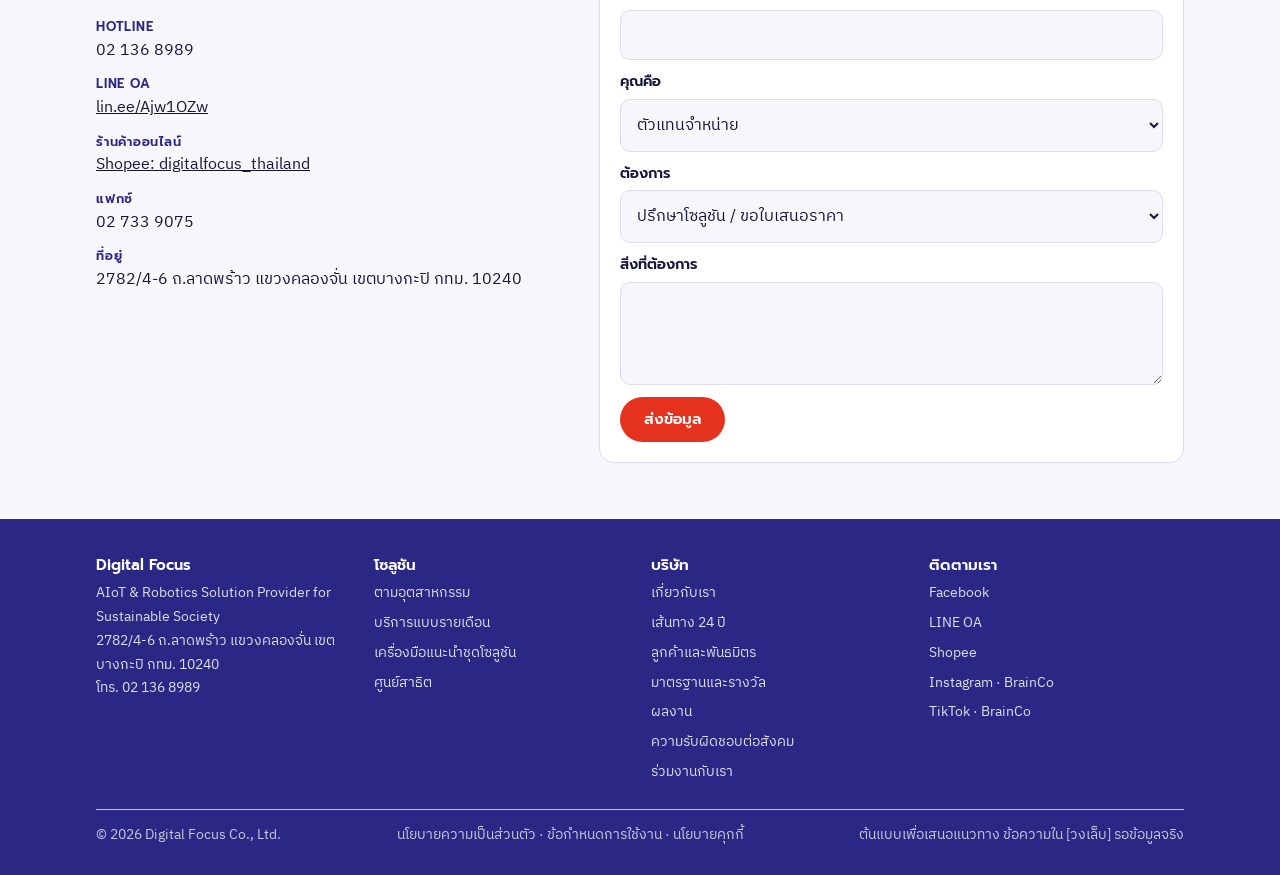
==== commit 3c33b147: "Add LINE OA link and confirm monthly services in prototype Link the LINE official account decoded fr" ====
--- a/digitalfocus-prototype/index.html
+++ b/digitalfocus-prototype/index.html
@@ -390,7 +390,7 @@
 <section id="services">
   <div class="wrap">
     <div class="sec-head">
-      <p class="eyebrow">บริการแบบรายเดือน <span class="demo-flag">แนวคิด · ยืนยันว่าพร้อมให้บริการ</span></p>
+      <p class="eyebrow">บริการแบบรายเดือน</p>
       <h2>ไม่ต้องลงทุนก้อนใหญ่ จ่ายเป็นบริการรายเดือน</h2>
       <p>เปลี่ยนจากการซื้ออุปกรณ์ครั้งเดียว เป็นบริการที่มีทีมดูแลต่อเนื่อง</p>
     </div>
@@ -629,6 +629,7 @@
       <dl style="display:grid;gap:14px;margin:0">
         <div><dt>บริษัท</dt><dd>บริษัท ดิจิตอลโฟกัส จำกัด</dd></div>
         <div><dt>Hotline</dt><dd>02 136 8989</dd></div>
+        <div><dt>LINE OA</dt><dd><a href="https://lin.ee/Ajw1OZw" target="_blank" rel="noopener">lin.ee/Ajw1OZw</a></dd></div>
         <div><dt>ร้านค้าออนไลน์</dt><dd><a href="https://shopee.co.th/digitalfocus_thailand" target="_blank" rel="noopener">Shopee: digitalfocus_thailand</a></dd></div>
         <div><dt>แฟกซ์</dt><dd>02 733 9075</dd></div>
         <div><dt>ที่อยู่</dt><dd>2782/4-6 ถ.ลาดพร้าว แขวงคลองจั่น เขตบางกะปิ กทม. 10240</dd></div>
@@ -658,7 +659,7 @@
       <div><h4>บริษัท</h4><ul><li><a href="#about">เกี่ยวกับเรา</a></li><li><a href="#milestones">เส้นทาง 24 ปี</a></li><li><a href="#clients">ลูกค้าและพันธมิตร</a></li><li><a href="#certs">มาตรฐานและรางวัล</a></li><li><a href="#cases">ผลงาน</a></li><li><a href="#csr">ความรับผิดชอบต่อสังคม</a></li><li><a href="#careers">ร่วมงานกับเรา</a></li></ul></div>
       <div><h4>ติดตามเรา</h4><ul>
         <li><a href="https://www.facebook.com/profile.php?id=61581609465585" target="_blank" rel="noopener">Facebook</a></li>
-        <li>LINE OA <span style="opacity:.7">[ใส่ลิงก์]</span></li>
+        <li><a href="https://lin.ee/Ajw1OZw" target="_blank" rel="noopener">LINE OA</a></li>
         <li><a href="https://shopee.co.th/digitalfocus_thailand" target="_blank" rel="noopener">Shopee</a></li>
         <li><a href="https://www.instagram.com/brainco.digitalfocus" target="_blank" rel="noopener">Instagram · BrainCo</a></li>
         <li><a href="https://www.tiktok.com/@brainco.by.digita" target="_blank" rel="noopener">TikTok · BrainCo</a></li>
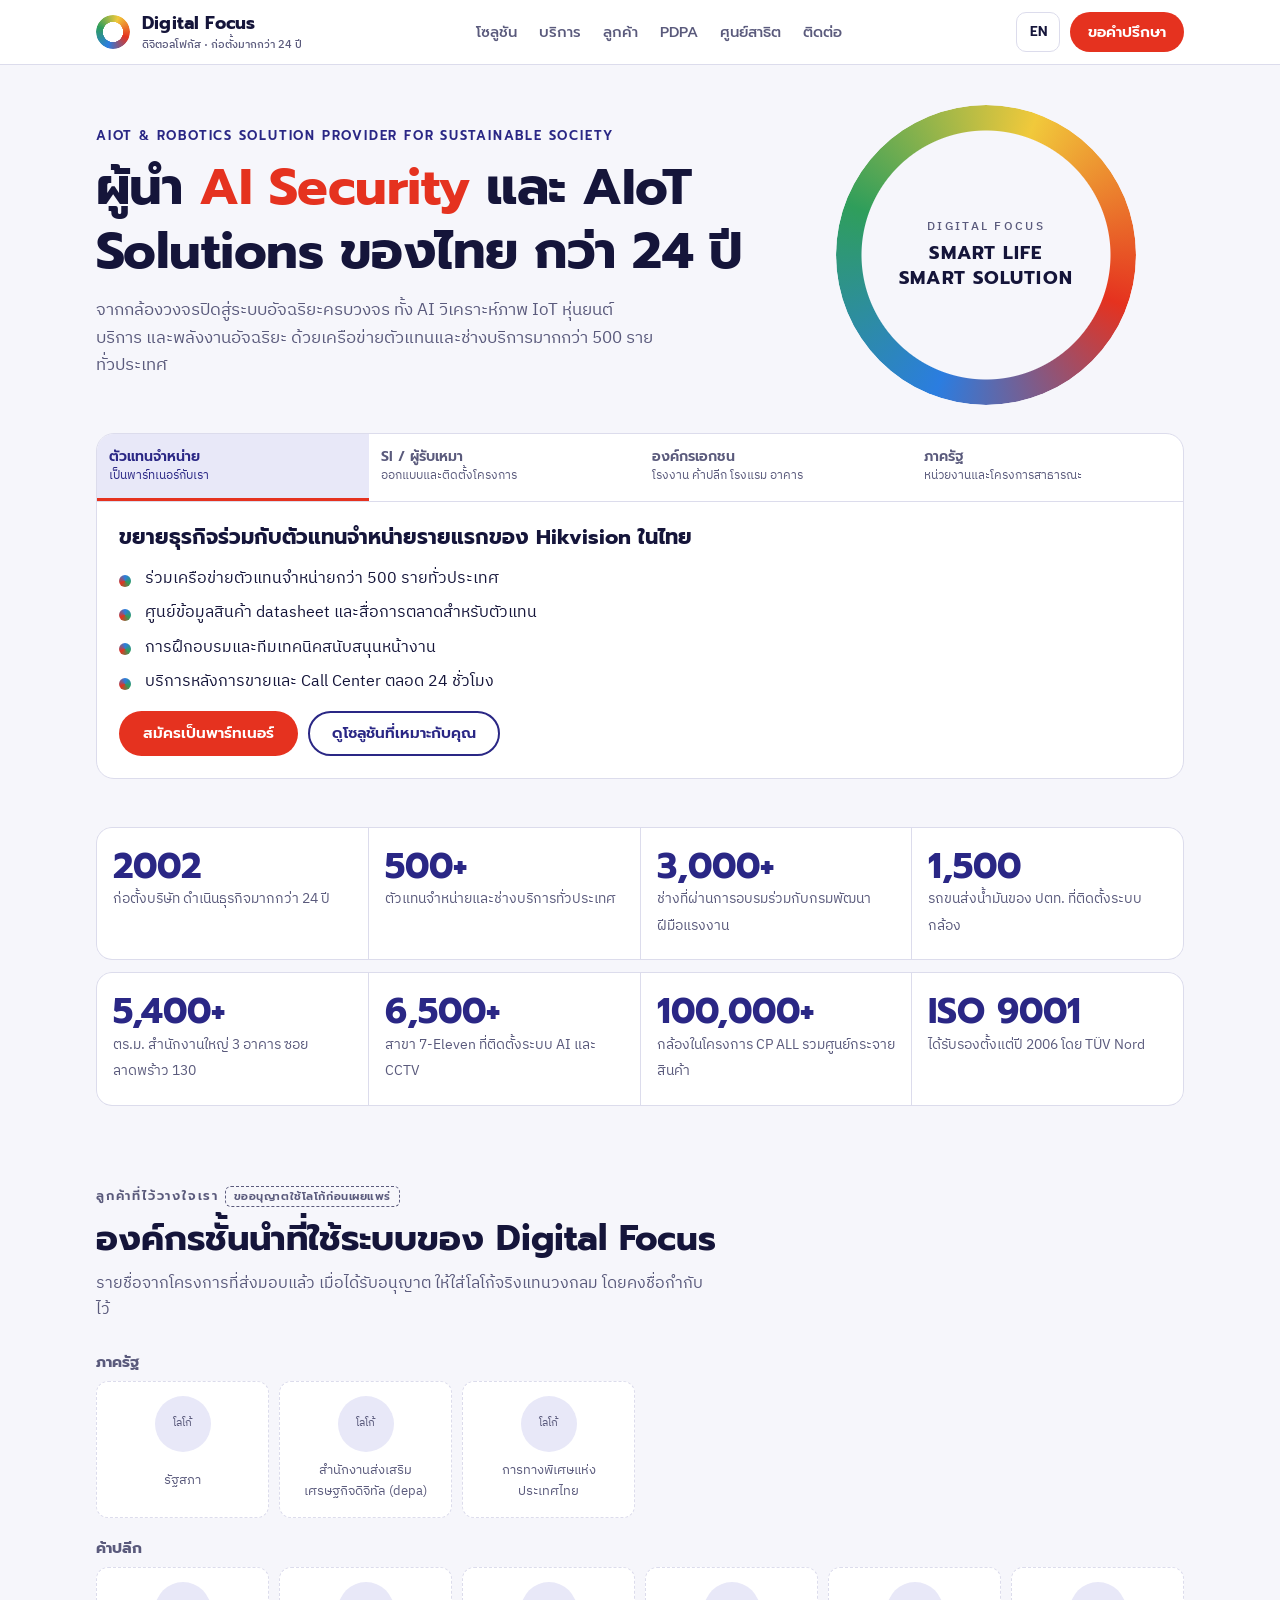
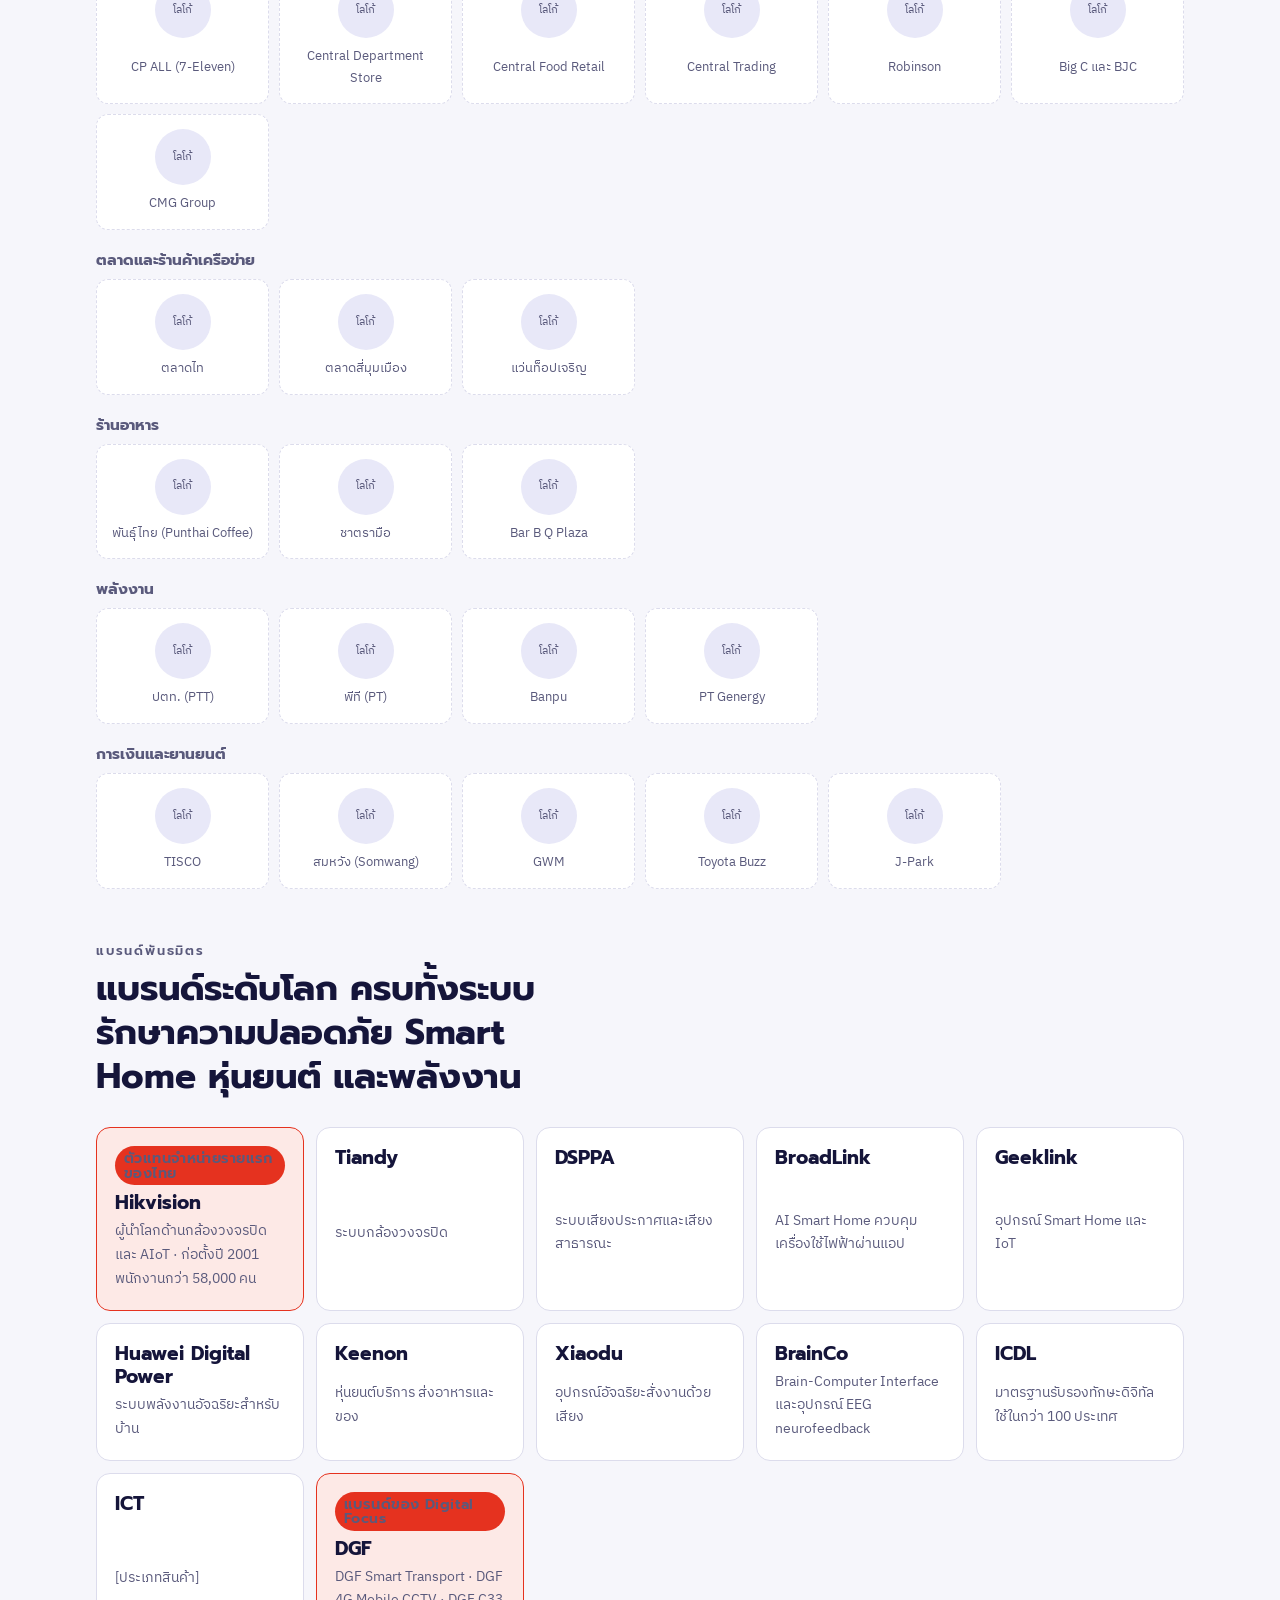
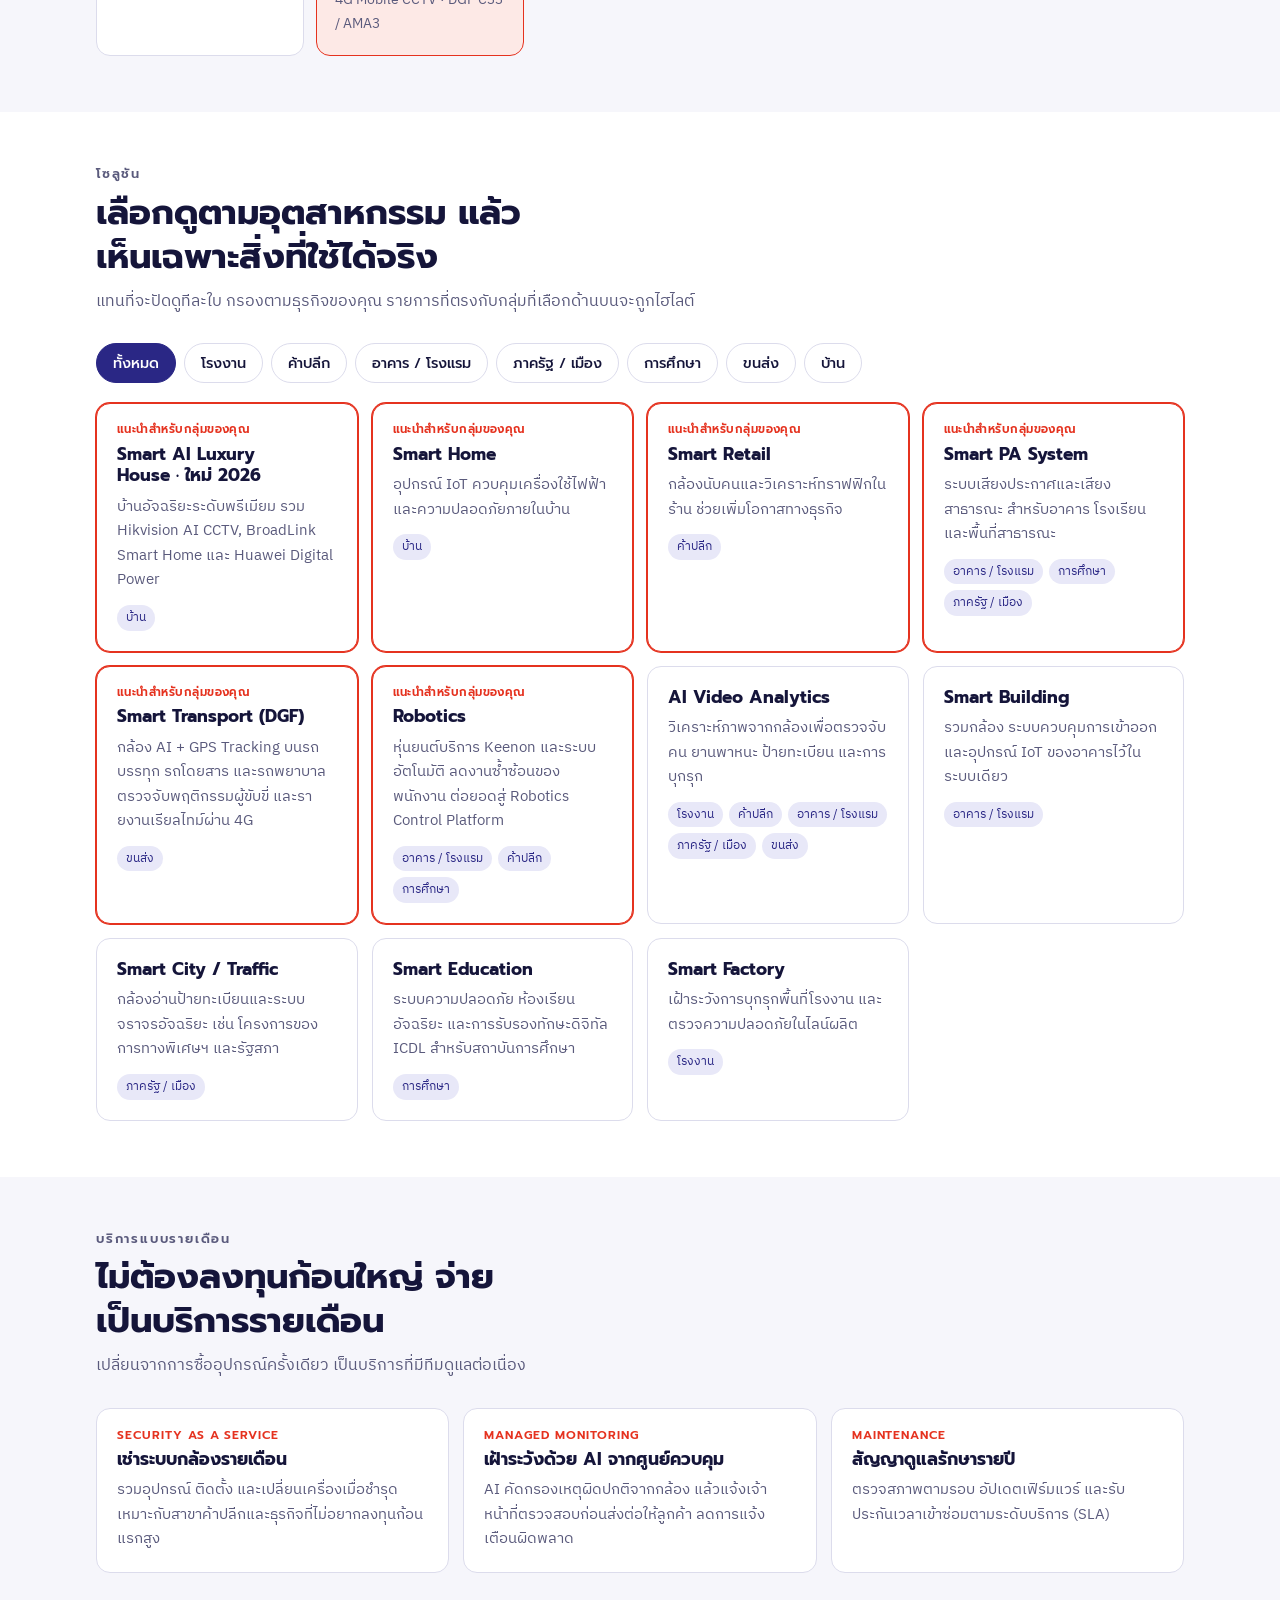
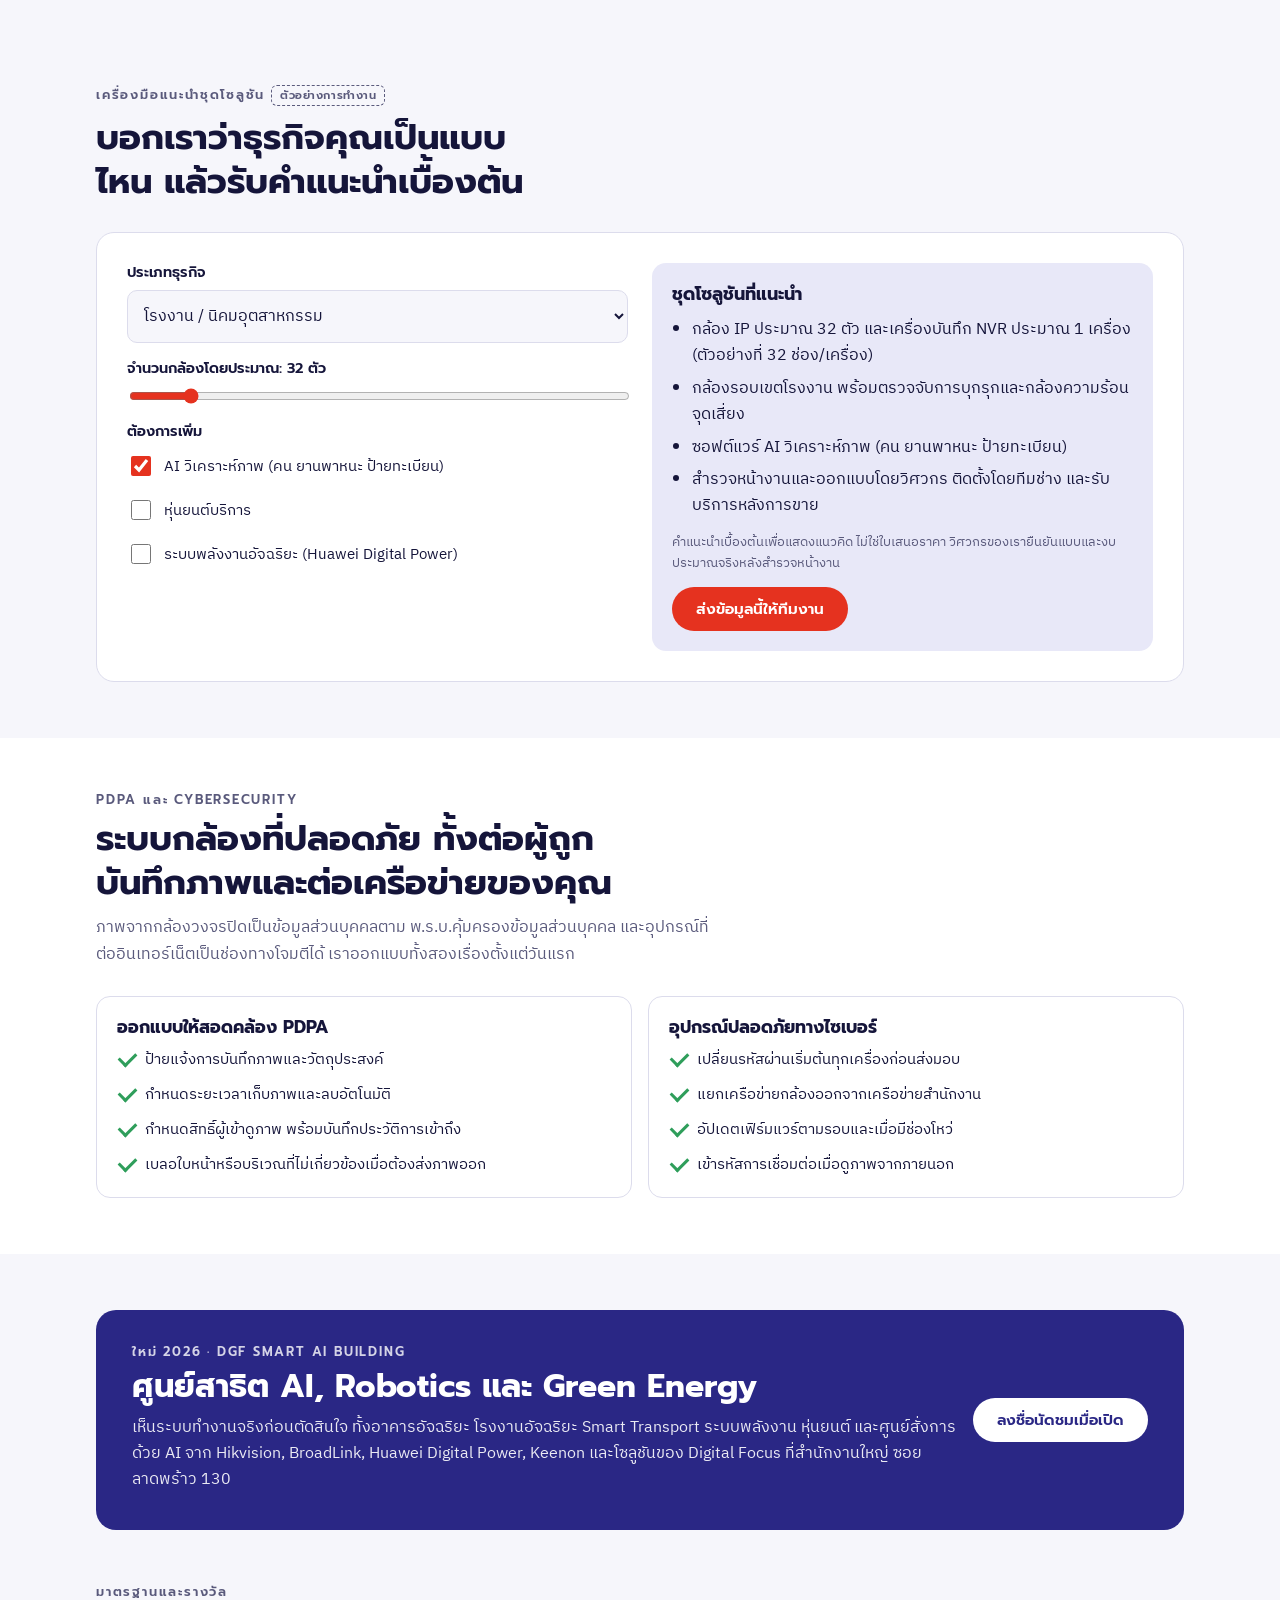
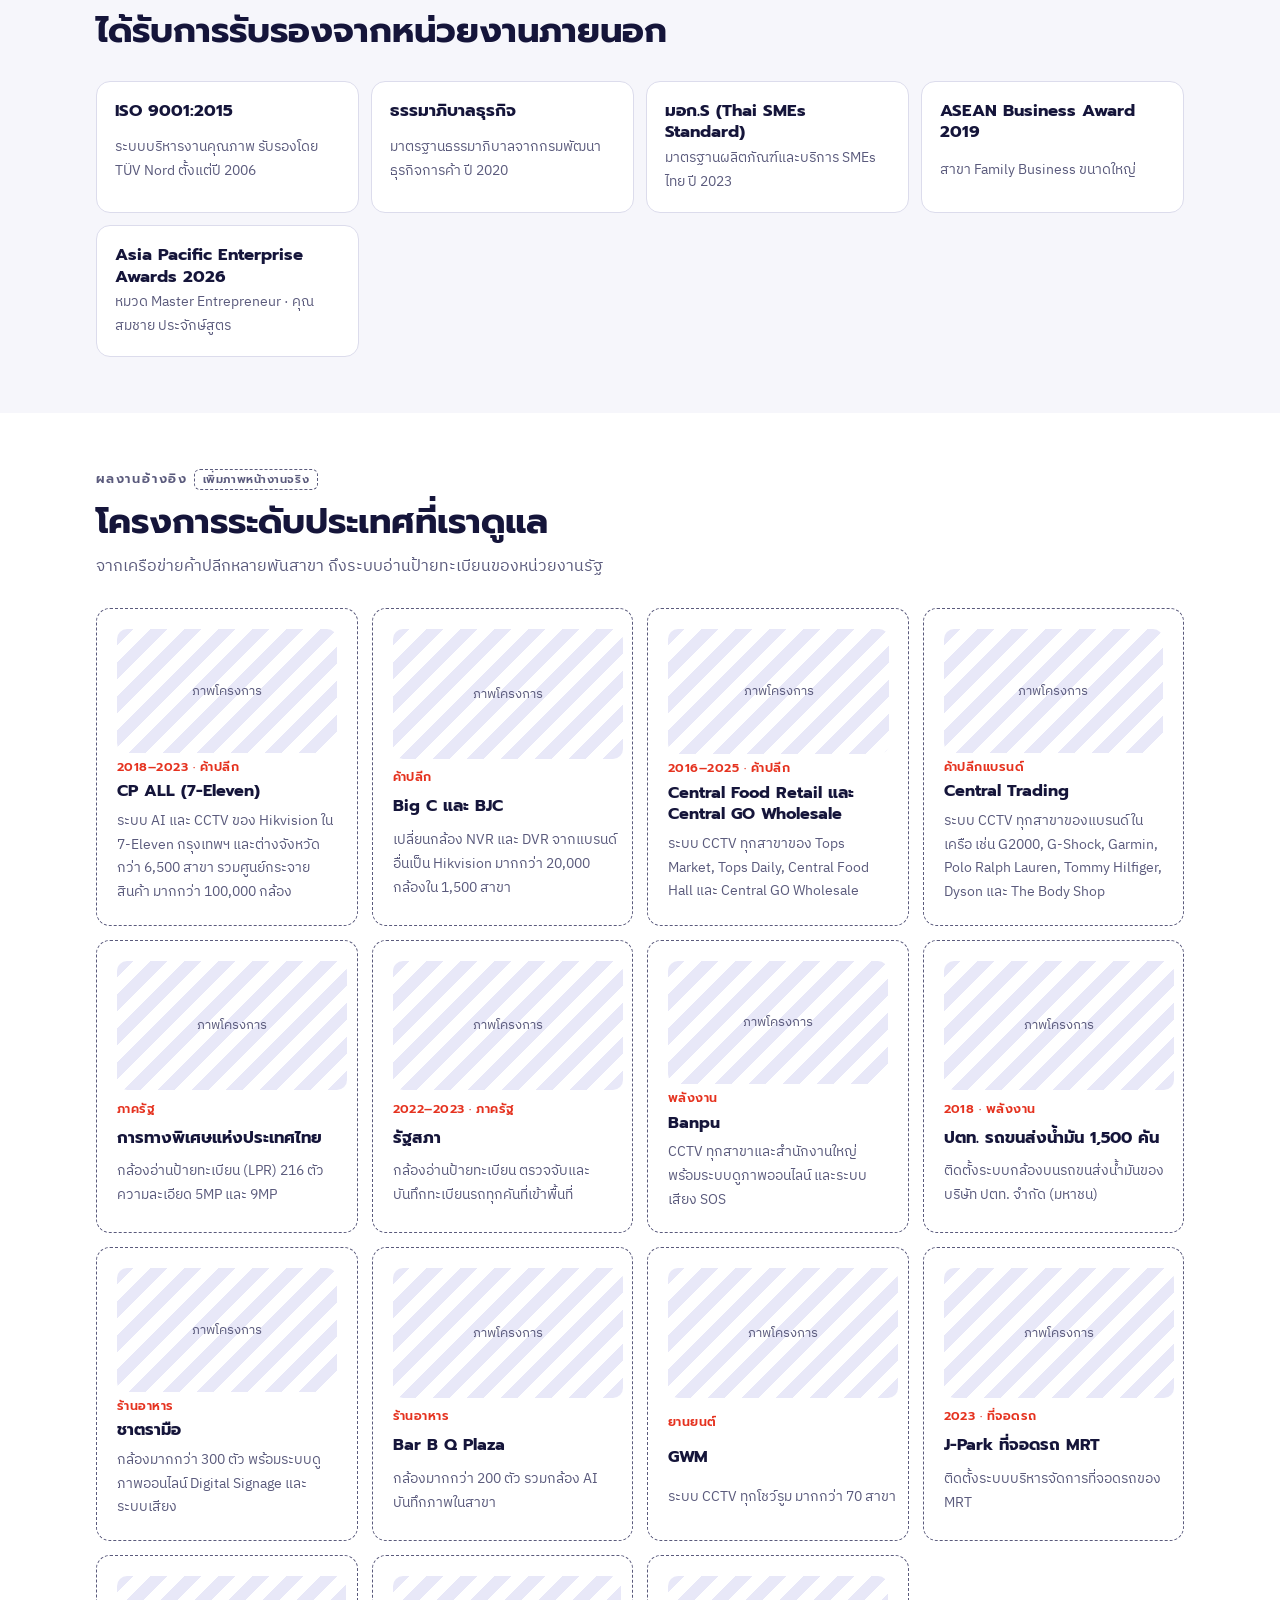
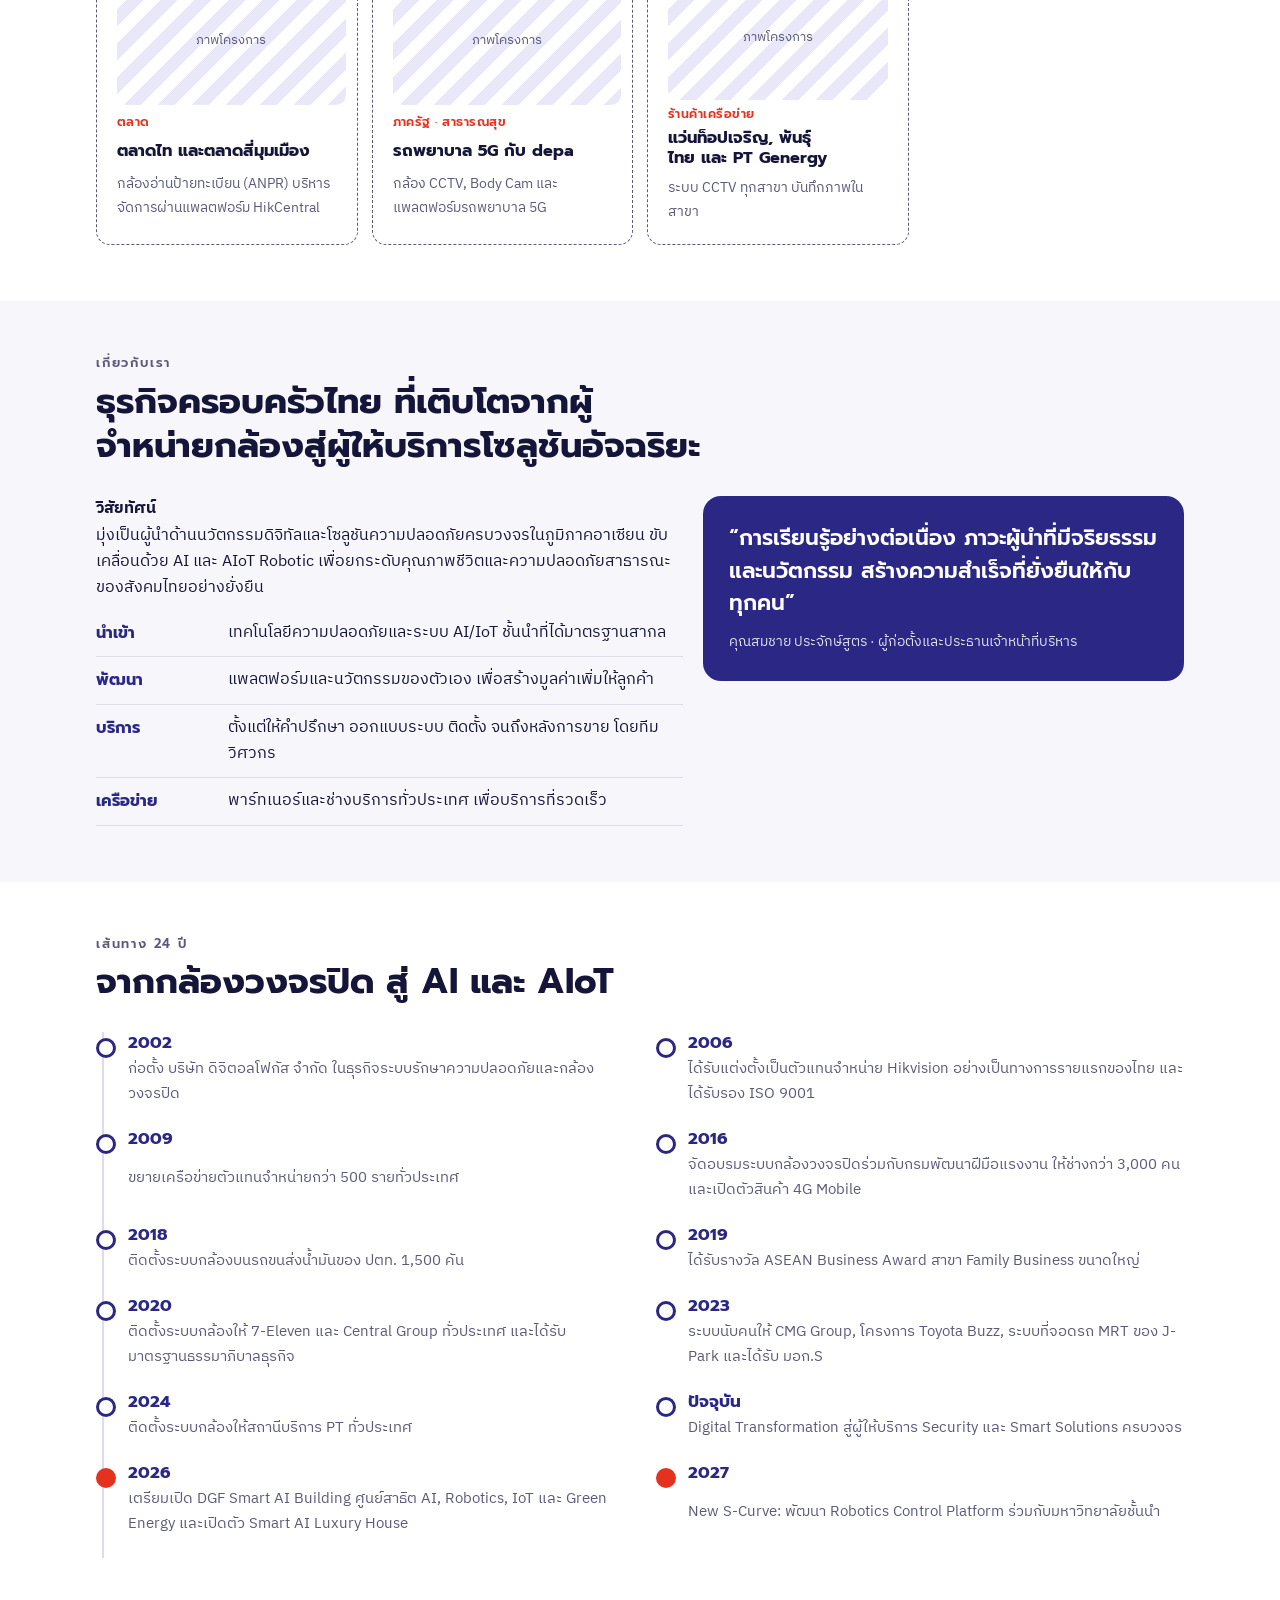
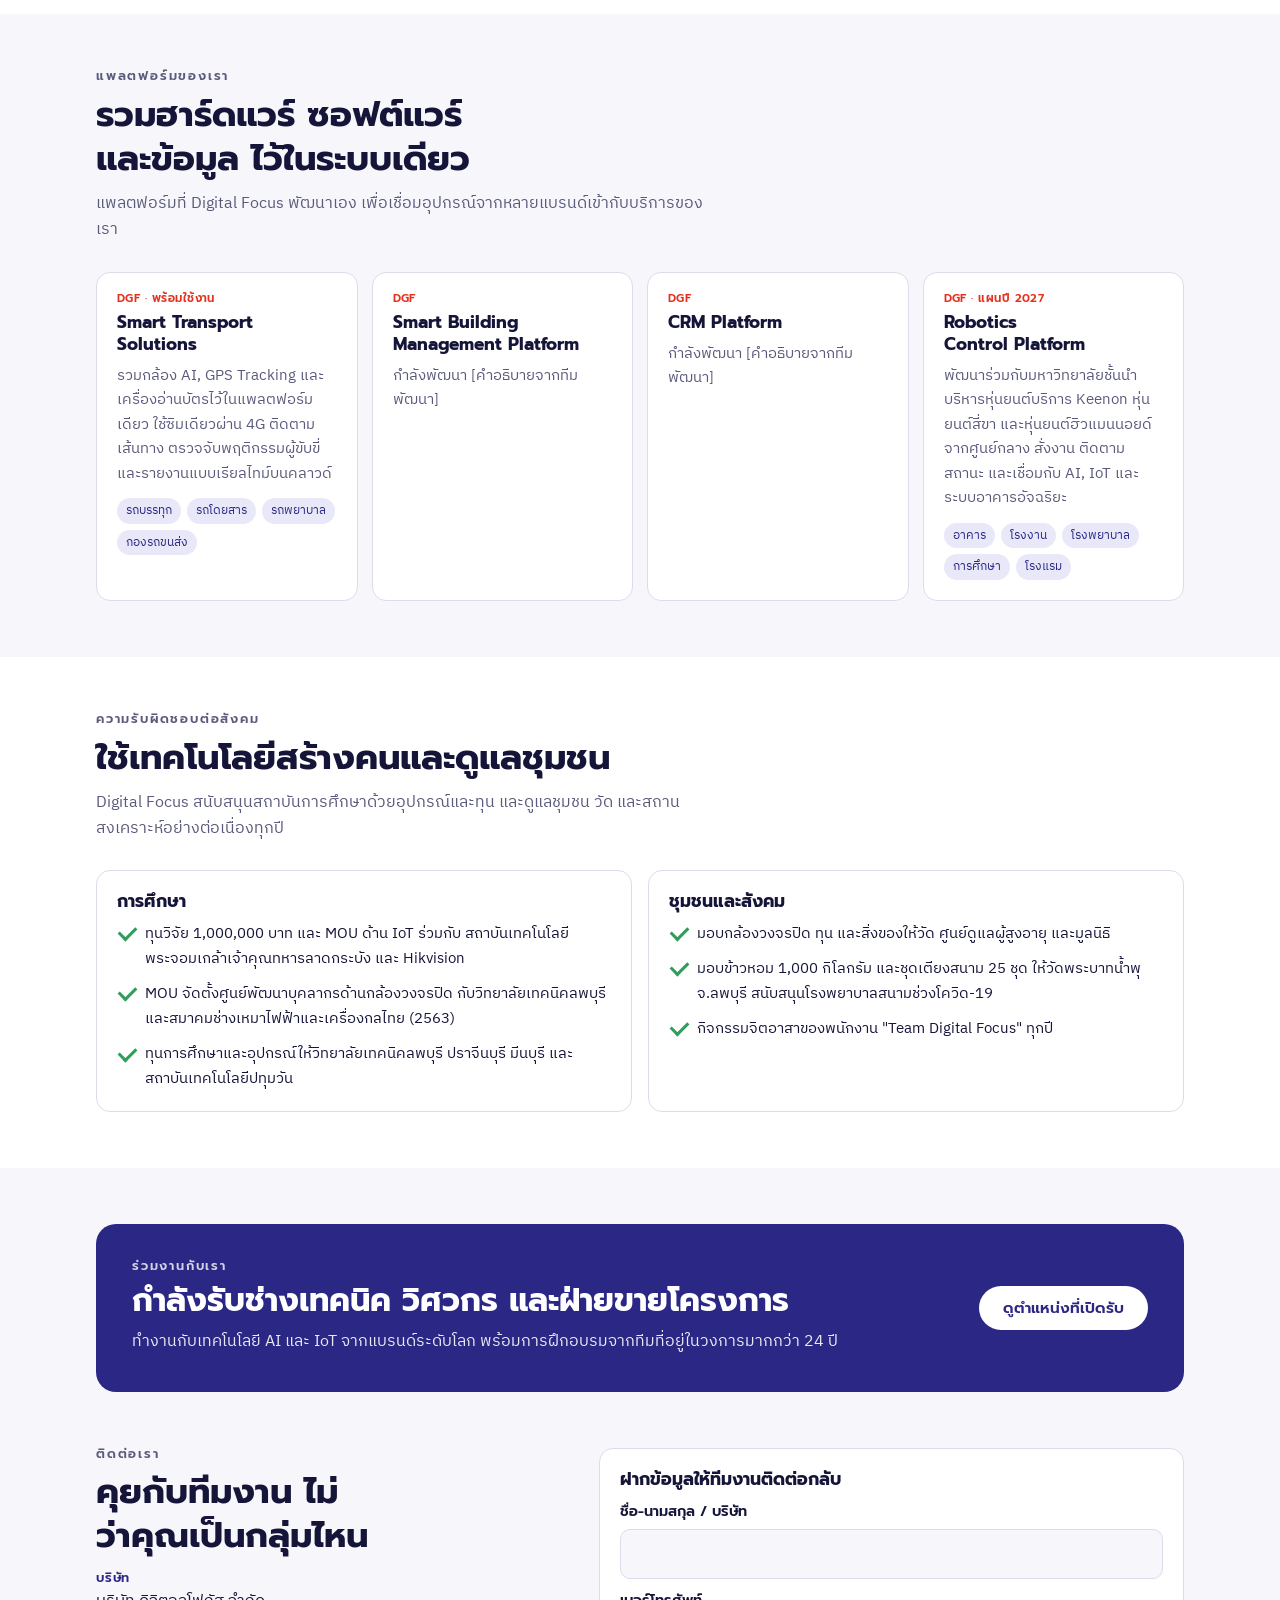
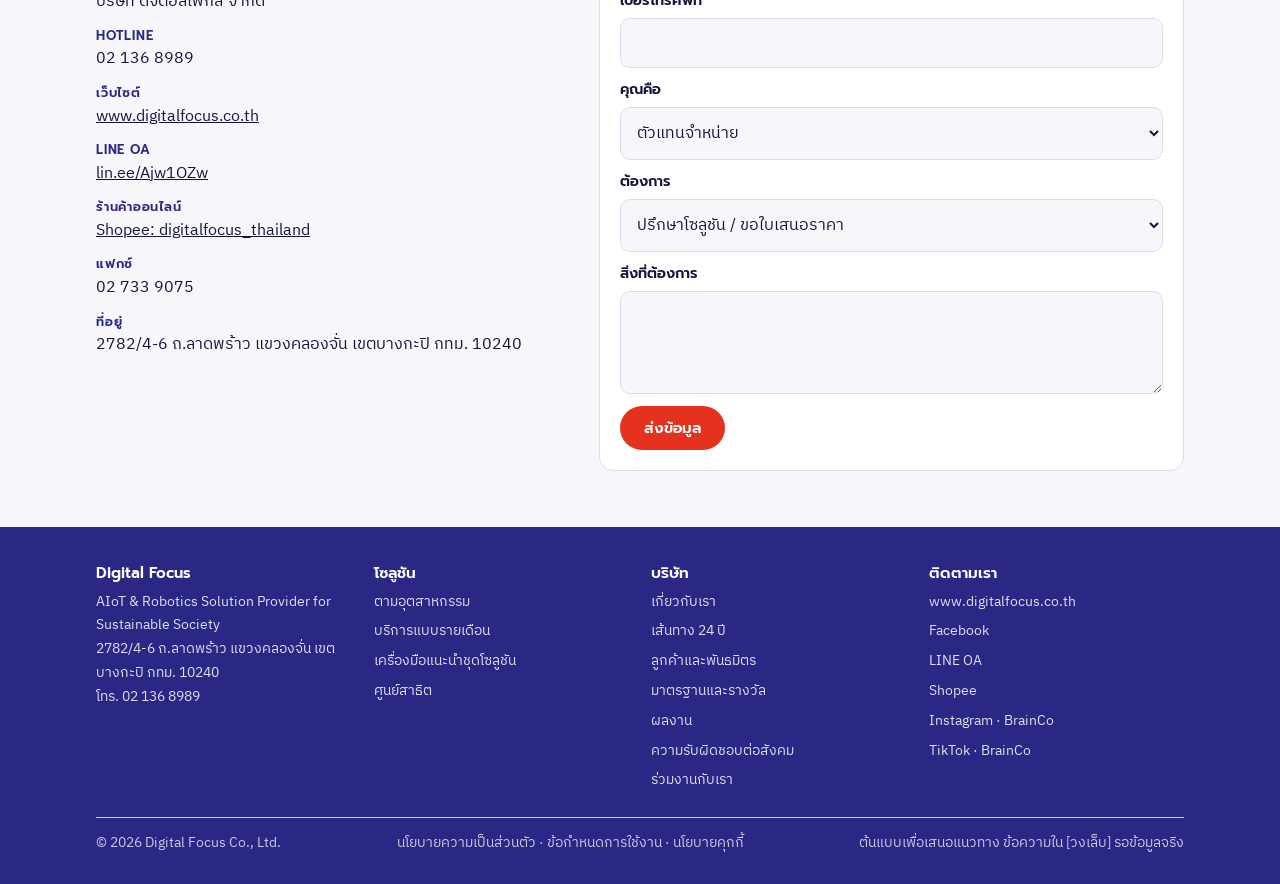
==== commit bb3f4118: "Add English version of the Digital Focus prototype Add en.html as a full English translation, linked" ====
--- a/digitalfocus-prototype/index.html
+++ b/digitalfocus-prototype/index.html
@@ -148,7 +148,7 @@
 form.card{gap:12px}
 .ok{background:var(--indigo-soft);border-radius:10px;padding:12px 14px;font-size:.92rem}
 /* header extras */
-.icon-btn{appearance:none;border:1px solid var(--line);background:var(--surface);color:var(--ink);border-radius:10px;min-width:44px;min-height:40px;padding:0 10px;font:600 .85rem/1 var(--head);cursor:pointer}
+.icon-btn{display:inline-grid;place-content:center;text-decoration:none;appearance:none;border:1px solid var(--line);background:var(--surface);color:var(--ink);border-radius:10px;min-width:44px;min-height:40px;padding:0 10px;font:600 .85rem/1 var(--head);cursor:pointer}
 .menu-btn{display:inline-grid;place-content:center;gap:4px}
 .menu-btn i{display:block;width:18px;height:2px;background:var(--ink);border-radius:2px}
 @media(min-width:900px){.menu-btn{display:none}}
@@ -235,7 +235,7 @@
       <a href="#contact">ติดต่อ</a>
     </nav>
     <div class="hdr-cta">
-      <button class="icon-btn" id="lang" type="button" aria-label="Switch to English">EN</button>
+      <a class="icon-btn" id="lang" href="en.html" hreflang="en" lang="en" aria-label="Switch to English">EN</a>
       <a class="btn btn-red" href="#contact">ขอคำปรึกษา</a>
       <button class="icon-btn menu-btn" id="menuBtn" type="button" aria-expanded="false" aria-controls="mnav" aria-label="เปิดเมนู"><i></i><i></i><i></i></button>
     </div>
@@ -261,7 +261,7 @@
       <div>
         <p class="eyebrow" id="h-eye">AIoT &amp; Robotics Solution Provider for Sustainable Society</p>
         <h1 style="margin-top:12px" id="h-title">ผู้นำ <em>AI Security</em> และ AIoT Solutions ของไทย กว่า 24 ปี</h1>
-        <p class="lead" id="h-lead">จากกล้องวงจรปิดสู่ระบบอัจฉริยะครบวงจร ทั้ง AI วิเคราะห์ภาพ IoT หุ่นยนต์บริการ และโดรน ด้วยเครือข่ายตัวแทนและช่างบริการมากกว่า 500 รายทั่วประเทศ</p>
+        <p class="lead" id="h-lead">จากกล้องวงจรปิดสู่ระบบอัจฉริยะครบวงจร ทั้ง AI วิเคราะห์ภาพ IoT หุ่นยนต์บริการ และพลังงานอัจฉริยะ ด้วยเครือข่ายตัวแทนและช่างบริการมากกว่า 500 รายทั่วประเทศ</p>
       </div>
       <div class="ring-box" aria-hidden="true">
         <div class="ring"></div>
@@ -355,7 +355,7 @@
   <div class="wrap">
     <div class="sec-head">
       <p class="eyebrow">แบรนด์พันธมิตร</p>
-      <h2>แบรนด์ระดับโลก ครบทั้งระบบรักษาความปลอดภัย หุ่นยนต์ และโดรน</h2>
+      <h2>แบรนด์ระดับโลก ครบทั้งระบบรักษาความปลอดภัย Smart Home หุ่นยนต์ และพลังงาน</h2>
     </div>
     <div class="brands">
       <div class="brand-card first"><span class="badge">ตัวแทนจำหน่ายรายแรกของไทย</span><b>Hikvision</b><span>ผู้นำโลกด้านกล้องวงจรปิดและ AIoT · ก่อตั้งปี 2001 พนักงานกว่า 58,000 คน</span></div>
@@ -363,7 +363,7 @@
       <div class="brand-card"><b>DSPPA</b><span>ระบบเสียงประกาศและเสียงสาธารณะ</span></div>
       <div class="brand-card"><b>BroadLink</b><span>AI Smart Home ควบคุมเครื่องใช้ไฟฟ้าผ่านแอป</span></div>
       <div class="brand-card"><b>Geeklink</b><span>อุปกรณ์ Smart Home และ IoT</span></div>
-      <div class="brand-card"><b>Huawei Smart Energy</b><span>ระบบพลังงานอัจฉริยะสำหรับบ้าน</span></div>
+      <div class="brand-card"><b>Huawei Digital Power</b><span>ระบบพลังงานอัจฉริยะสำหรับบ้าน</span></div>
       <div class="brand-card"><b>Keenon</b><span>หุ่นยนต์บริการ ส่งอาหารและของ</span></div>
       <div class="brand-card"><b>Xiaodu</b><span>อุปกรณ์อัจฉริยะสั่งงานด้วยเสียง</span></div>
       <div class="brand-card"><b>BrainCo</b><span>Brain-Computer Interface และอุปกรณ์ EEG neurofeedback</span></div>
@@ -371,7 +371,6 @@
       <div class="brand-card"><b>ICT</b><span>[ประเภทสินค้า]</span></div>
       <div class="brand-card first"><span class="badge">แบรนด์ของ Digital Focus</span><b>DGF</b><span>DGF Smart Transport · DGF 4G Mobile CCTV · DGF C33 / AMA3</span></div>
     </div>
-    <p class="note" style="margin-top:14px">เว็บไซต์เดิมยังระบุ DJI, Uniview และ Uniarch ซึ่งไม่อยู่ในรายชื่อ Company Profile <span class="demo-flag">ยืนยันก่อนเผยแพร่</span></p>
   </div>
 </section>
 
@@ -430,7 +429,7 @@
           <div class="checks">
             <label><input type="checkbox" id="ai" checked> AI วิเคราะห์ภาพ (คน ยานพาหนะ ป้ายทะเบียน)</label>
             <label><input type="checkbox" id="robot"> หุ่นยนต์บริการ</label>
-            <label><input type="checkbox" id="drone"> โดรนตรวจพื้นที่</label>
+            <label><input type="checkbox" id="energy"> ระบบพลังงานอัจฉริยะ (Huawei Digital Power)</label>
           </div>
         </div>
       </div>
@@ -629,6 +628,7 @@
       <dl style="display:grid;gap:14px;margin:0">
         <div><dt>บริษัท</dt><dd>บริษัท ดิจิตอลโฟกัส จำกัด</dd></div>
         <div><dt>Hotline</dt><dd>02 136 8989</dd></div>
+        <div><dt>เว็บไซต์</dt><dd><a href="https://www.digitalfocus.co.th/" target="_blank" rel="noopener">www.digitalfocus.co.th</a></dd></div>
         <div><dt>LINE OA</dt><dd><a href="https://lin.ee/Ajw1OZw" target="_blank" rel="noopener">lin.ee/Ajw1OZw</a></dd></div>
         <div><dt>ร้านค้าออนไลน์</dt><dd><a href="https://shopee.co.th/digitalfocus_thailand" target="_blank" rel="noopener">Shopee: digitalfocus_thailand</a></dd></div>
         <div><dt>แฟกซ์</dt><dd>02 733 9075</dd></div>
@@ -658,6 +658,7 @@
       <div><h4>โซลูชัน</h4><ul><li><a href="#solutions">ตามอุตสาหกรรม</a></li><li><a href="#services">บริการแบบรายเดือน</a></li><li><a href="#configurator">เครื่องมือแนะนำชุดโซลูชัน</a></li><li><a href="#showroom">ศูนย์สาธิต</a></li></ul></div>
       <div><h4>บริษัท</h4><ul><li><a href="#about">เกี่ยวกับเรา</a></li><li><a href="#milestones">เส้นทาง 24 ปี</a></li><li><a href="#clients">ลูกค้าและพันธมิตร</a></li><li><a href="#certs">มาตรฐานและรางวัล</a></li><li><a href="#cases">ผลงาน</a></li><li><a href="#csr">ความรับผิดชอบต่อสังคม</a></li><li><a href="#careers">ร่วมงานกับเรา</a></li></ul></div>
       <div><h4>ติดตามเรา</h4><ul>
+        <li><a href="https://www.digitalfocus.co.th/" target="_blank" rel="noopener">www.digitalfocus.co.th</a></li>
         <li><a href="https://www.facebook.com/profile.php?id=61581609465585" target="_blank" rel="noopener">Facebook</a></li>
         <li><a href="https://lin.ee/Ajw1OZw" target="_blank" rel="noopener">LINE OA</a></li>
         <li><a href="https://shopee.co.th/digitalfocus_thailand" target="_blank" rel="noopener">Shopee</a></li>
@@ -704,7 +705,7 @@
     {n:"Smart Building",d:"รวมกล้อง ระบบควบคุมการเข้าออก และอุปกรณ์ IoT ของอาคารไว้ในระบบเดียว",i:["building"],a:["biz","si"]},
     {n:"Smart City / Traffic",d:"กล้องอ่านป้ายทะเบียนและระบบจราจรอัจฉริยะ เช่น โครงการของการทางพิเศษฯ และรัฐสภา",i:["gov"],a:["gov","si"]},
     {n:"Smart Education",d:"ระบบความปลอดภัย ห้องเรียนอัจฉริยะ และการรับรองทักษะดิจิทัล ICDL สำหรับสถาบันการศึกษา",i:["edu"],a:["gov","biz","si"]},
-    {n:"Smart AI Luxury House · ใหม่ 2026",d:"บ้านอัจฉริยะระดับพรีเมียม รวม Hikvision AI CCTV, BroadLink Smart Home และ Huawei Smart Energy",i:["home"],a:["partner","si","biz"]},
+    {n:"Smart AI Luxury House · ใหม่ 2026",d:"บ้านอัจฉริยะระดับพรีเมียม รวม Hikvision AI CCTV, BroadLink Smart Home และ Huawei Digital Power",i:["home"],a:["partner","si","biz"]},
     {n:"Smart Home",d:"อุปกรณ์ IoT ควบคุมเครื่องใช้ไฟฟ้าและความปลอดภัยภายในบ้าน",i:["home"],a:["partner"]},
     {n:"Smart Factory",d:"เฝ้าระวังการบุกรุกพื้นที่โรงงาน และตรวจความปลอดภัยในไลน์ผลิต",i:["factory"],a:["biz","si"]},
     {n:"Smart Retail",d:"กล้องนับคนและวิเคราะห์ทราฟฟิกในร้าน ช่วยเพิ่มโอกาสทางธุรกิจ",i:["retail"],a:["biz","partner"]},
@@ -712,7 +713,6 @@
     {n:"Smart Transport (DGF)",d:"กล้อง AI + GPS Tracking บนรถบรรทุก รถโดยสาร และรถพยาบาล ตรวจจับพฤติกรรมผู้ขับขี่ และรายงานเรียลไทม์ผ่าน 4G",i:["transport"],a:["biz","si","partner"]},
     {n:"Robotics",d:"หุ่นยนต์บริการ Keenon และระบบอัตโนมัติ ลดงานซ้ำซ้อนของพนักงาน ต่อยอดสู่ Robotics Control Platform",i:["building","retail","edu"],a:["biz","partner"]}
   ];
-  var AUDLABEL={partner:"ตัวแทน",si:"SI",biz:"เอกชน",gov:"ภาครัฐ"};
   var ind="all";
   var chips=document.getElementById('chips');
   chips.innerHTML=IND.map(function(x){return '<button class="chip" data-k="'+x[0]+'" aria-pressed="'+(x[0]==="all")+'">'+x[1]+'</button>'}).join('');
@@ -746,11 +746,11 @@
     r.push(base);
     if(document.getElementById('ai').checked) r.push('ซอฟต์แวร์ AI วิเคราะห์ภาพ (คน ยานพาหนะ ป้ายทะเบียน)');
     if(document.getElementById('robot').checked) r.push('หุ่นยนต์บริการสำหรับงานส่งของและบริการ');
-    if(document.getElementById('drone').checked) r.push('โดรนสำหรับตรวจตราพื้นที่กว้าง');
+    if(document.getElementById('energy').checked) r.push('ระบบพลังงานอัจฉริยะและโซลาร์ Huawei Digital Power');
     r.push('สำรวจหน้างานและออกแบบโดยวิศวกร ติดตั้งโดยทีมช่าง และรับบริการหลังการขาย');
     document.getElementById('res').innerHTML=r.map(function(x){return '<li>'+x+'</li>'}).join('');
   }
-  ['biz','cams','ai','robot','drone'].forEach(function(id){document.getElementById(id).addEventListener('input',cfg)});
+  ['biz','cams','ai','robot','energy'].forEach(function(id){document.getElementById(id).addEventListener('input',cfg)});
 
   document.getElementById('form').addEventListener('submit',function(e){
     e.preventDefault(); document.getElementById('ok').hidden=false;
@@ -763,19 +763,6 @@
 
   document.getElementById('bookDemo').addEventListener('click',function(){document.getElementById('f-req').selectedIndex=1});
 
-  var HERO={
-    th:{eye:"AIoT & Robotics Solution Provider for Sustainable Society",title:'ผู้นำ <em>AI Security</em> และ AIoT Solutions ของไทย กว่า 24 ปี',lead:"จากกล้องวงจรปิดสู่ระบบอัจฉริยะครบวงจร ทั้ง AI วิเคราะห์ภาพ IoT หุ่นยนต์บริการ และโดรน ด้วยเครือข่ายตัวแทนและช่างบริการมากกว่า 500 รายทั่วประเทศ",btn:"EN",aria:"Switch to English"},
-    en:{eye:"AIoT & Robotics Solution Provider for Sustainable Society",title:"Thailand's <em>AI Security</em> and AIoT leader for over 24 years",lead:"From CCTV to fully intelligent systems: AI video analytics, IoT, service robots and drones, backed by 500+ authorised dealers and service technicians nationwide. (English preview of the hero only.)",btn:"TH",aria:"เปลี่ยนเป็นภาษาไทย"}
-  };
-  var lang="th",langBtn=document.getElementById('lang');
-  langBtn.addEventListener('click',function(){
-    lang=lang==="th"?"en":"th"; var h=HERO[lang];
-    document.getElementById('h-eye').textContent=h.eye;
-    document.getElementById('h-title').innerHTML=h.title;
-    document.getElementById('h-lead').textContent=h.lead;
-    langBtn.textContent=h.btn; langBtn.setAttribute('aria-label',h.aria);
-    document.documentElement.lang=lang;
-  });
 
   setAud(0); cfg();
 })();
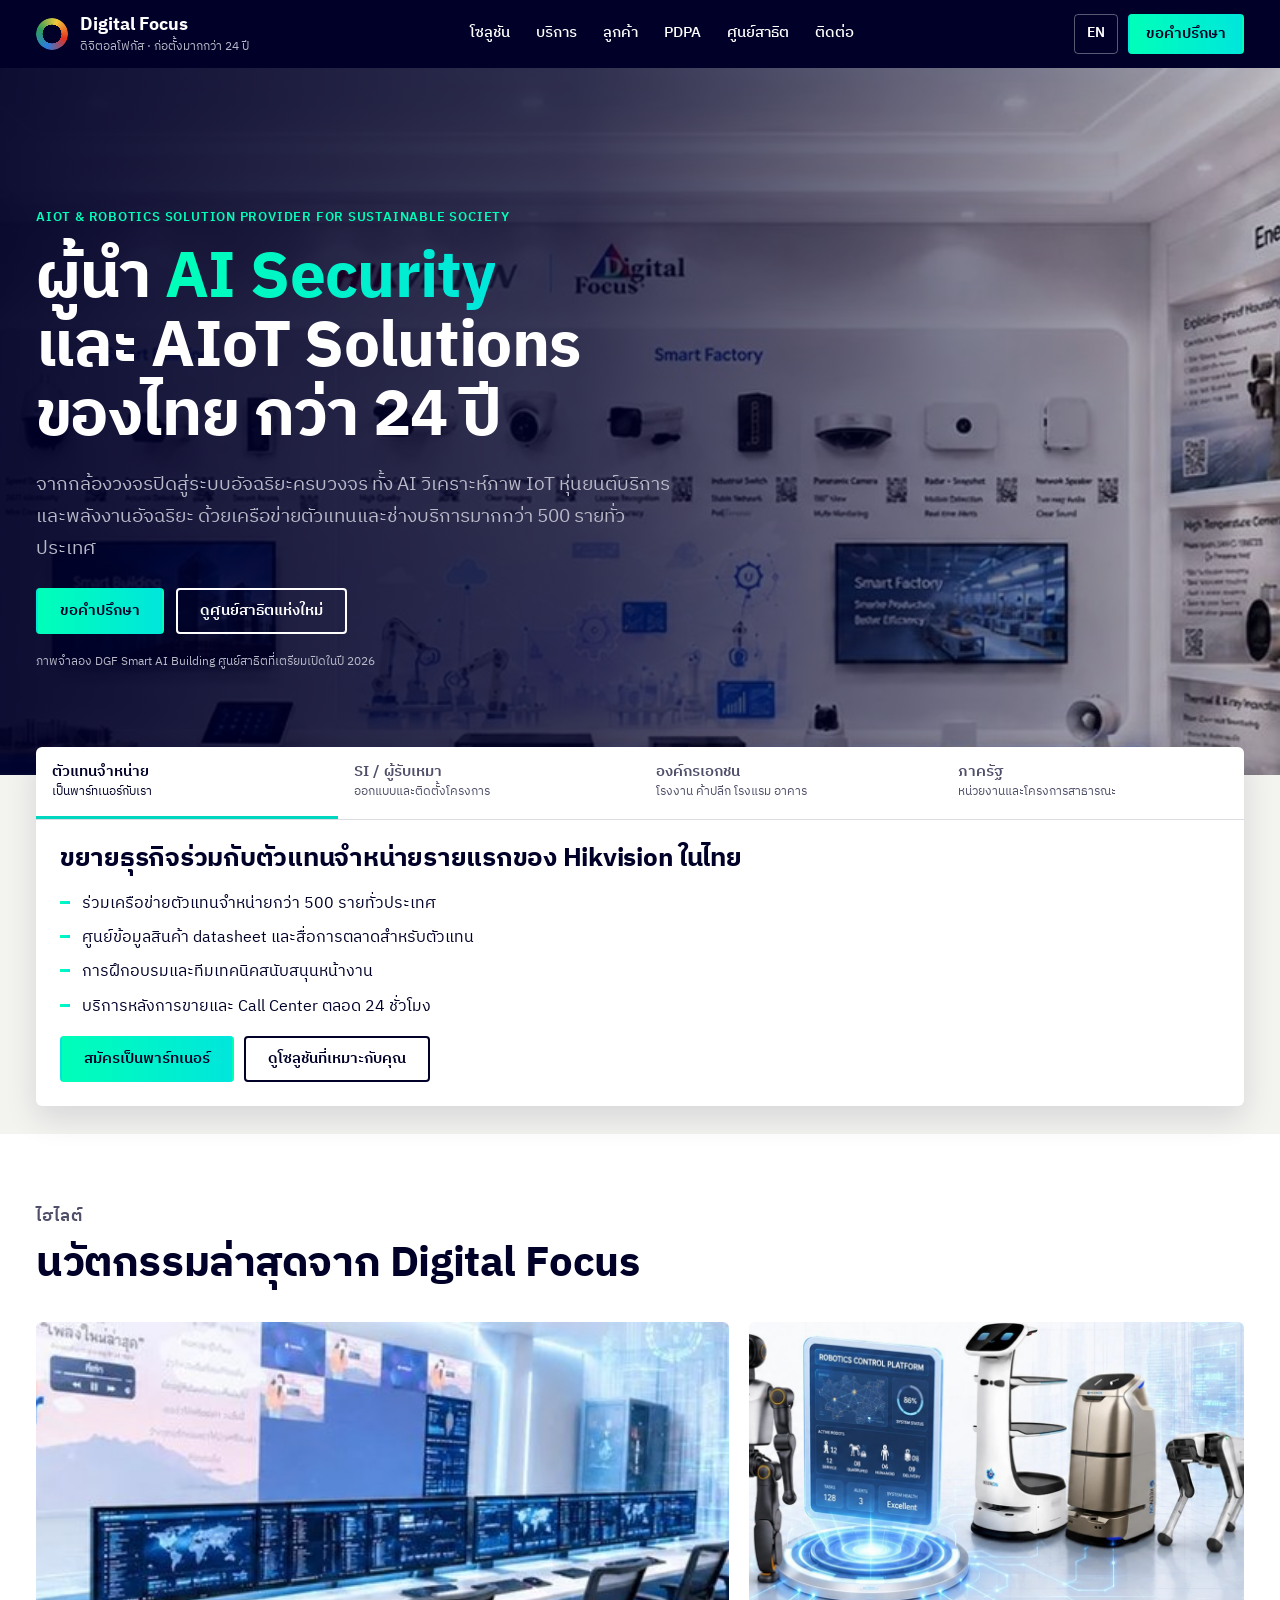
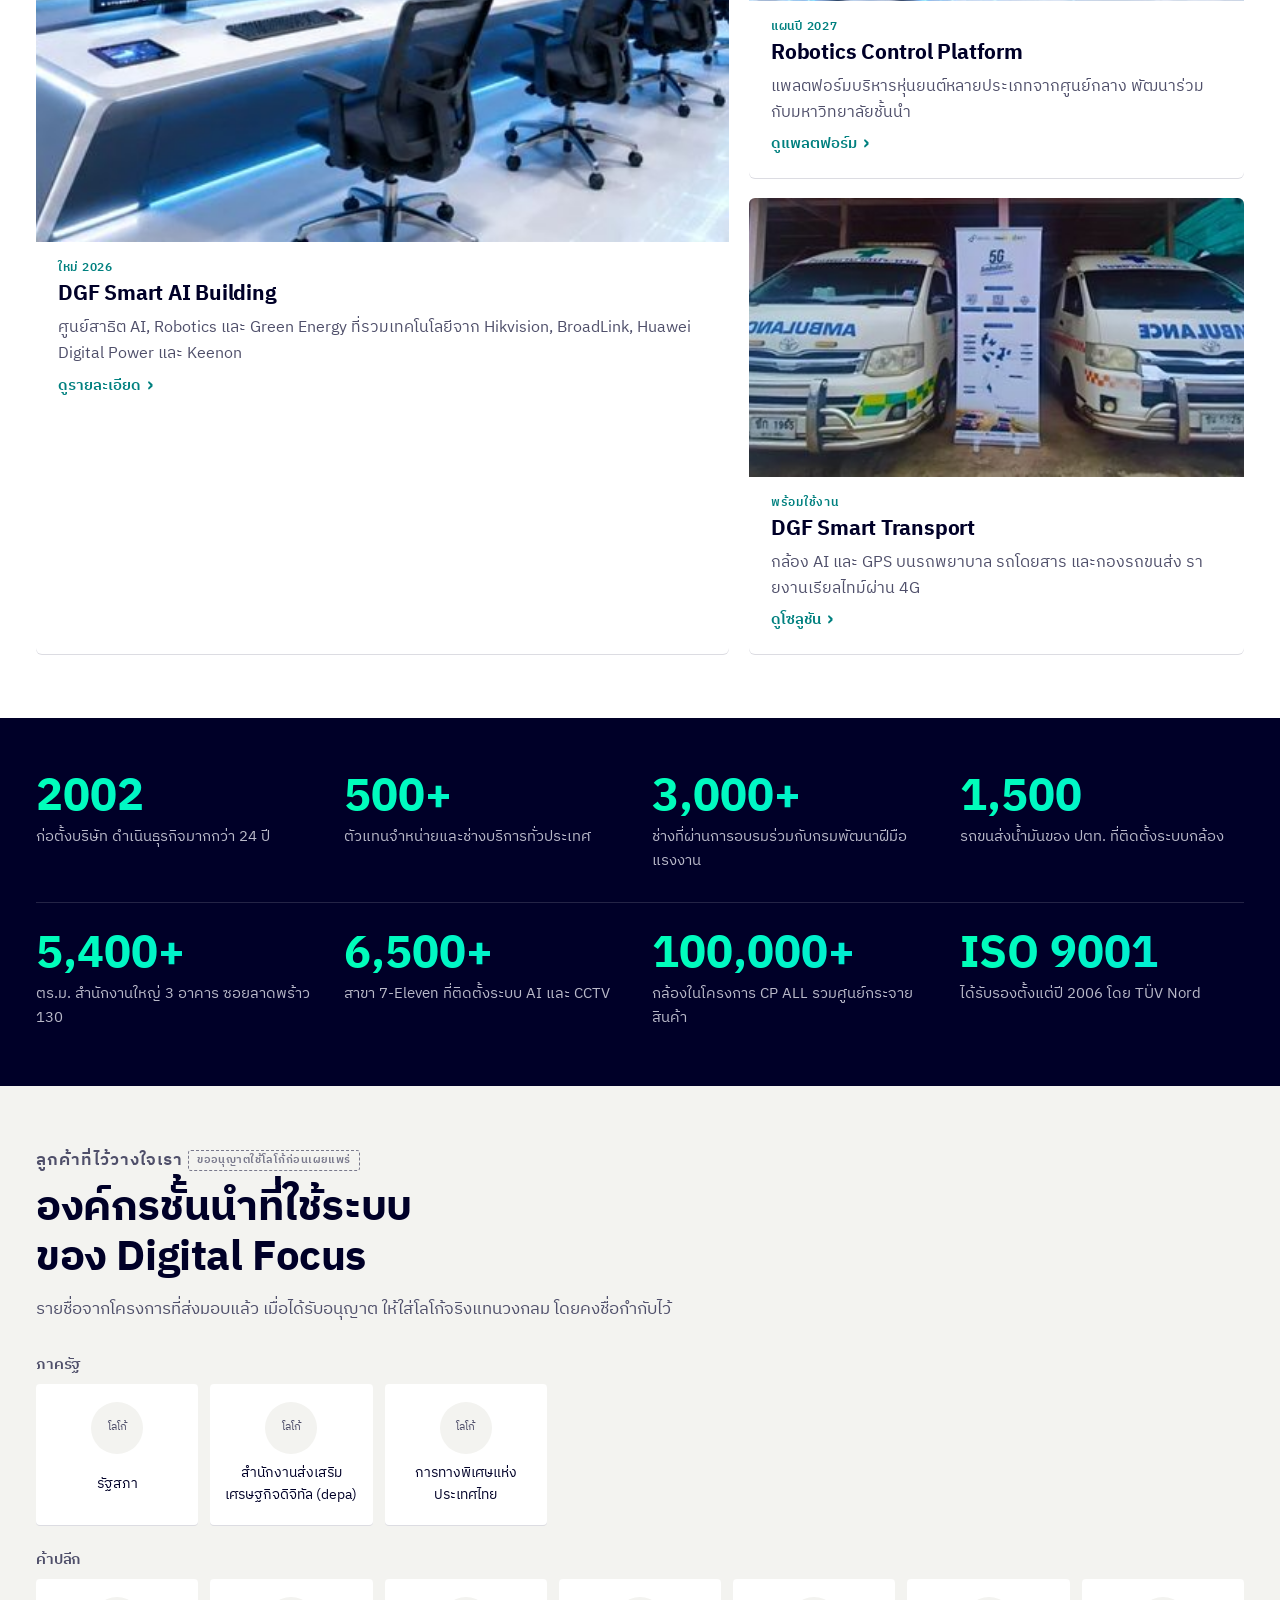
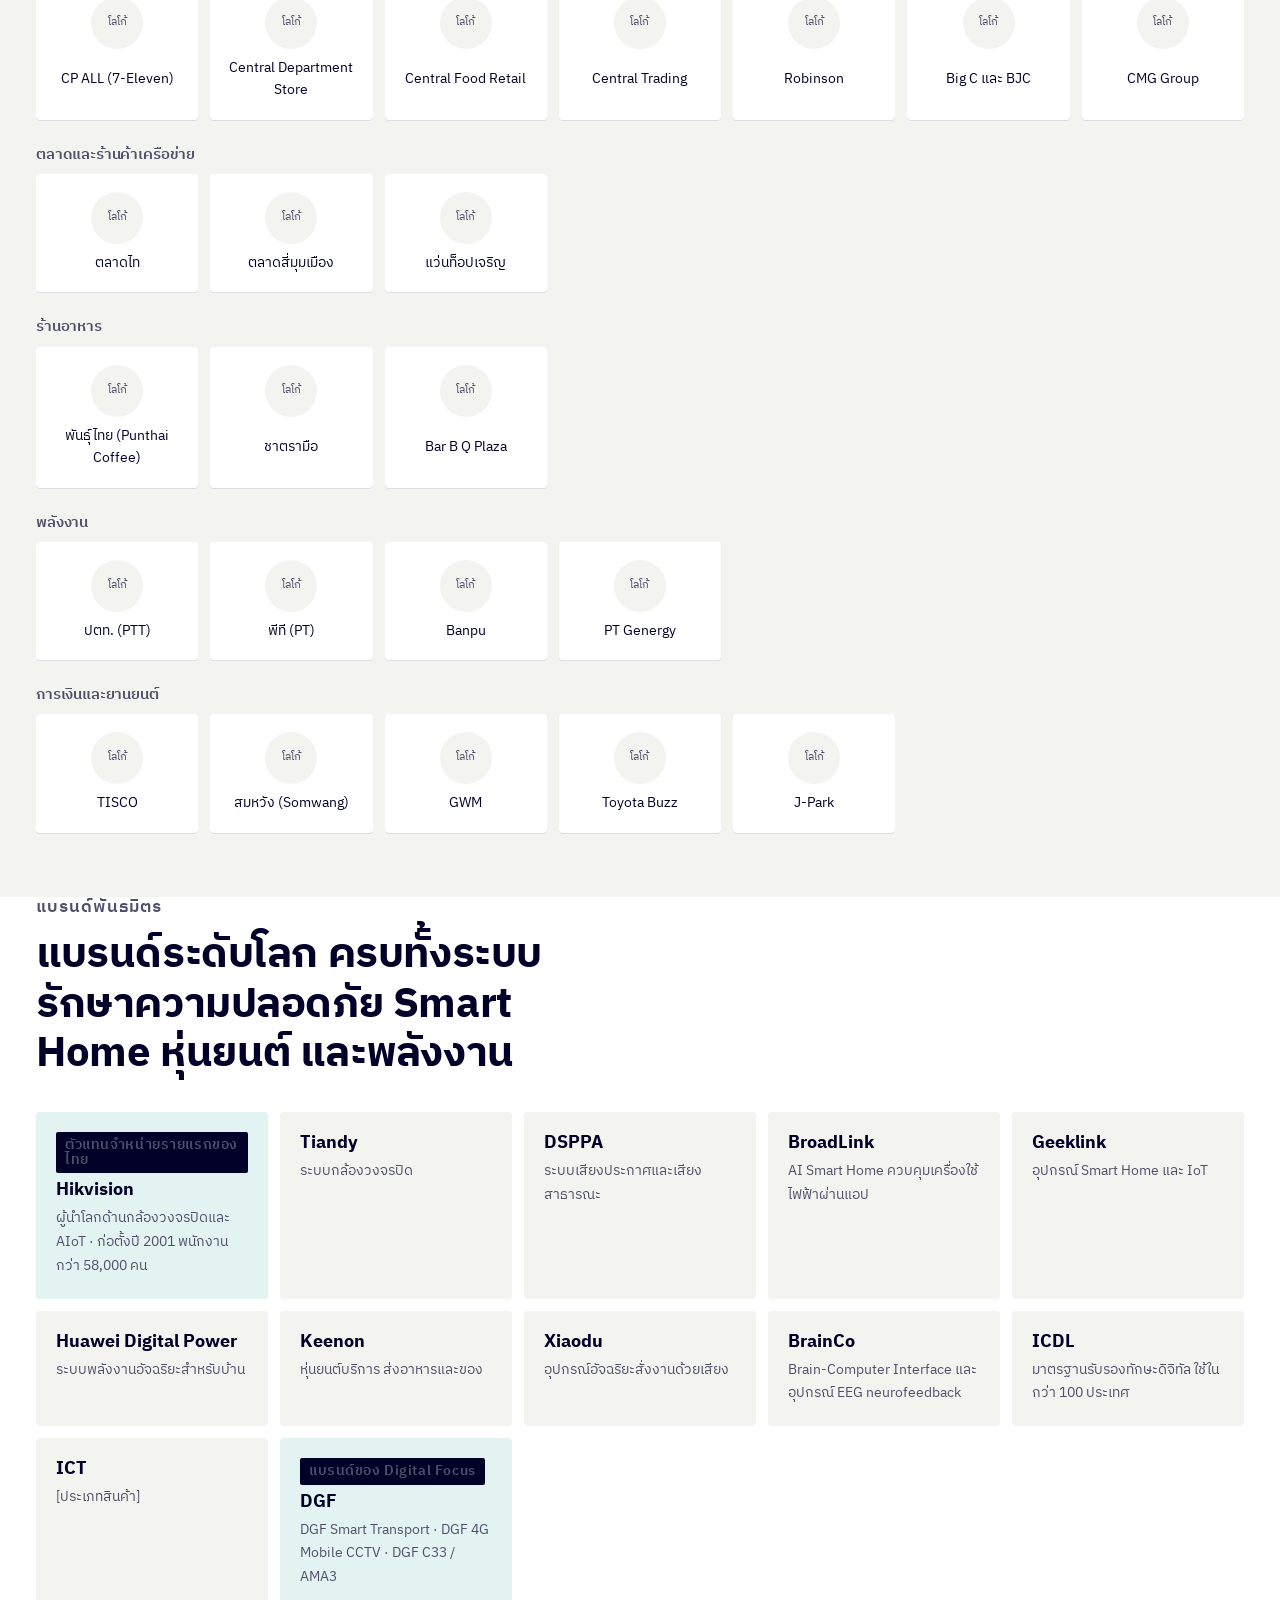
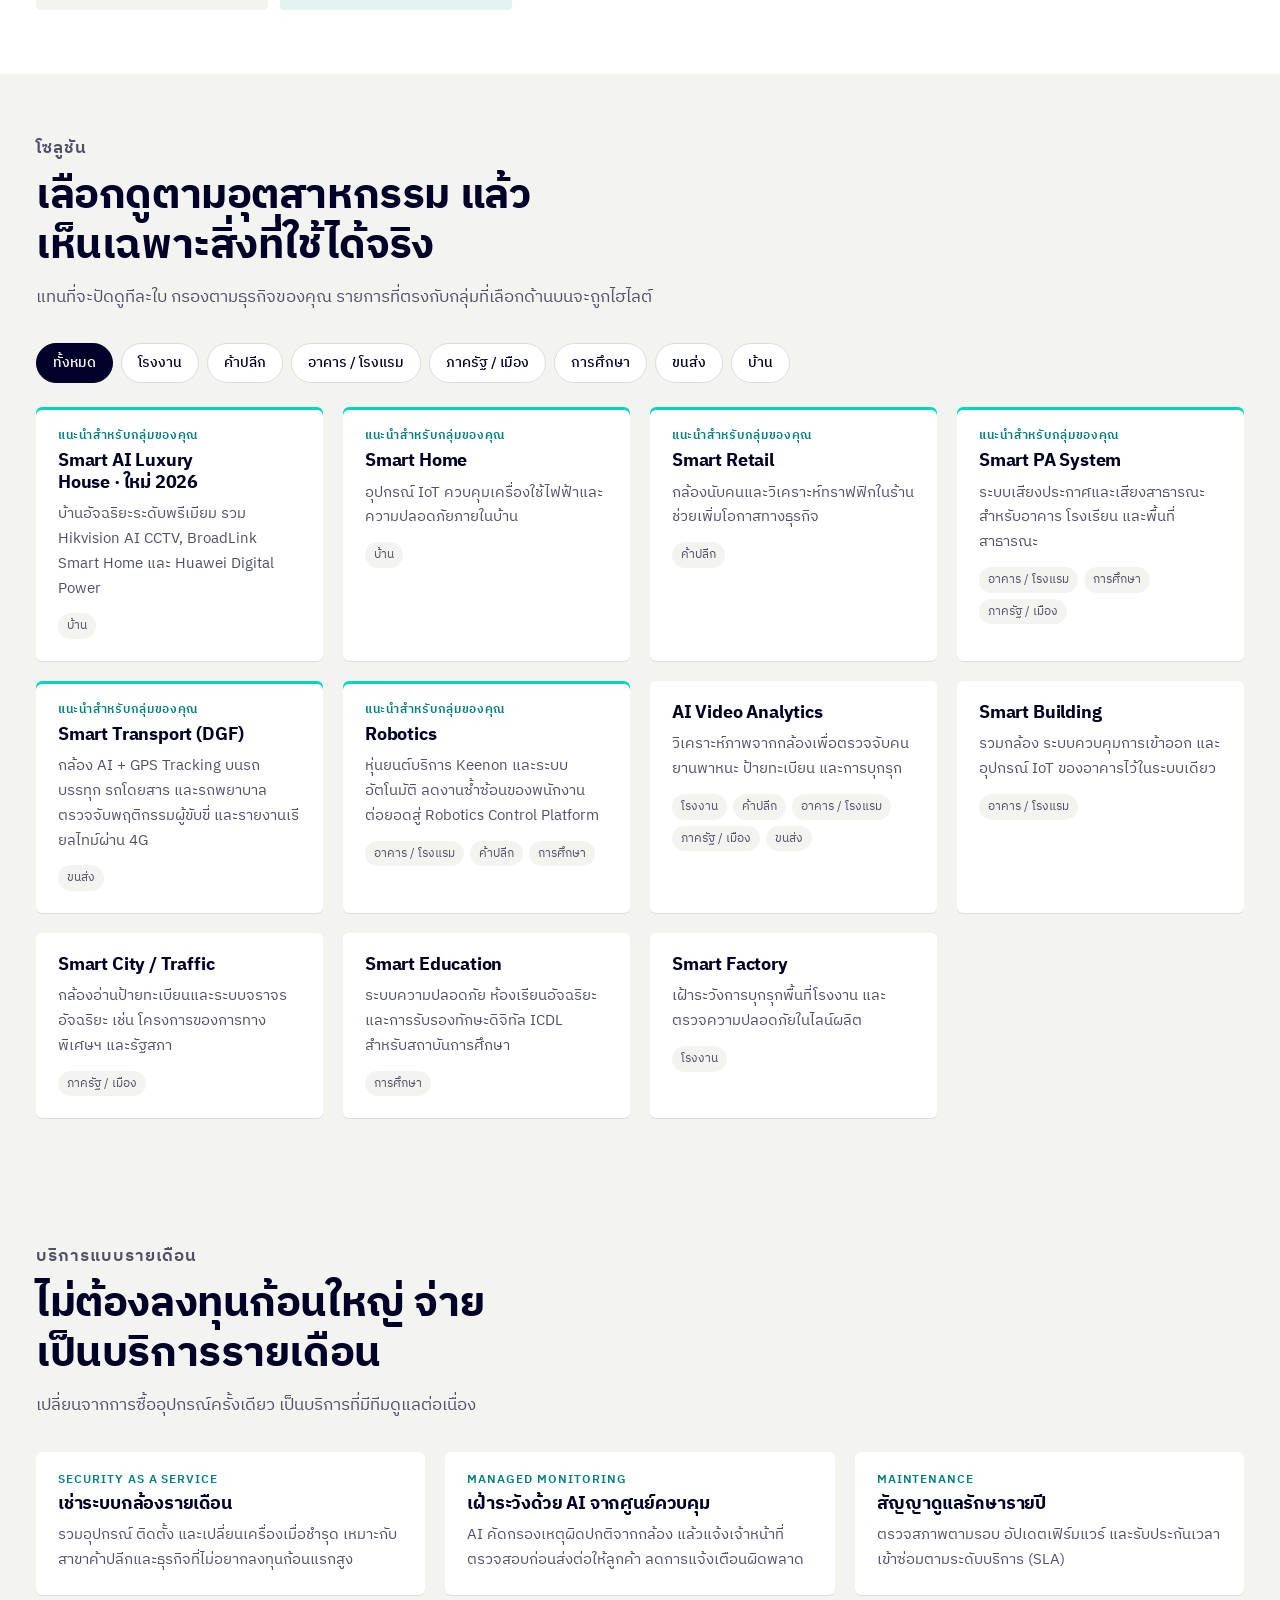
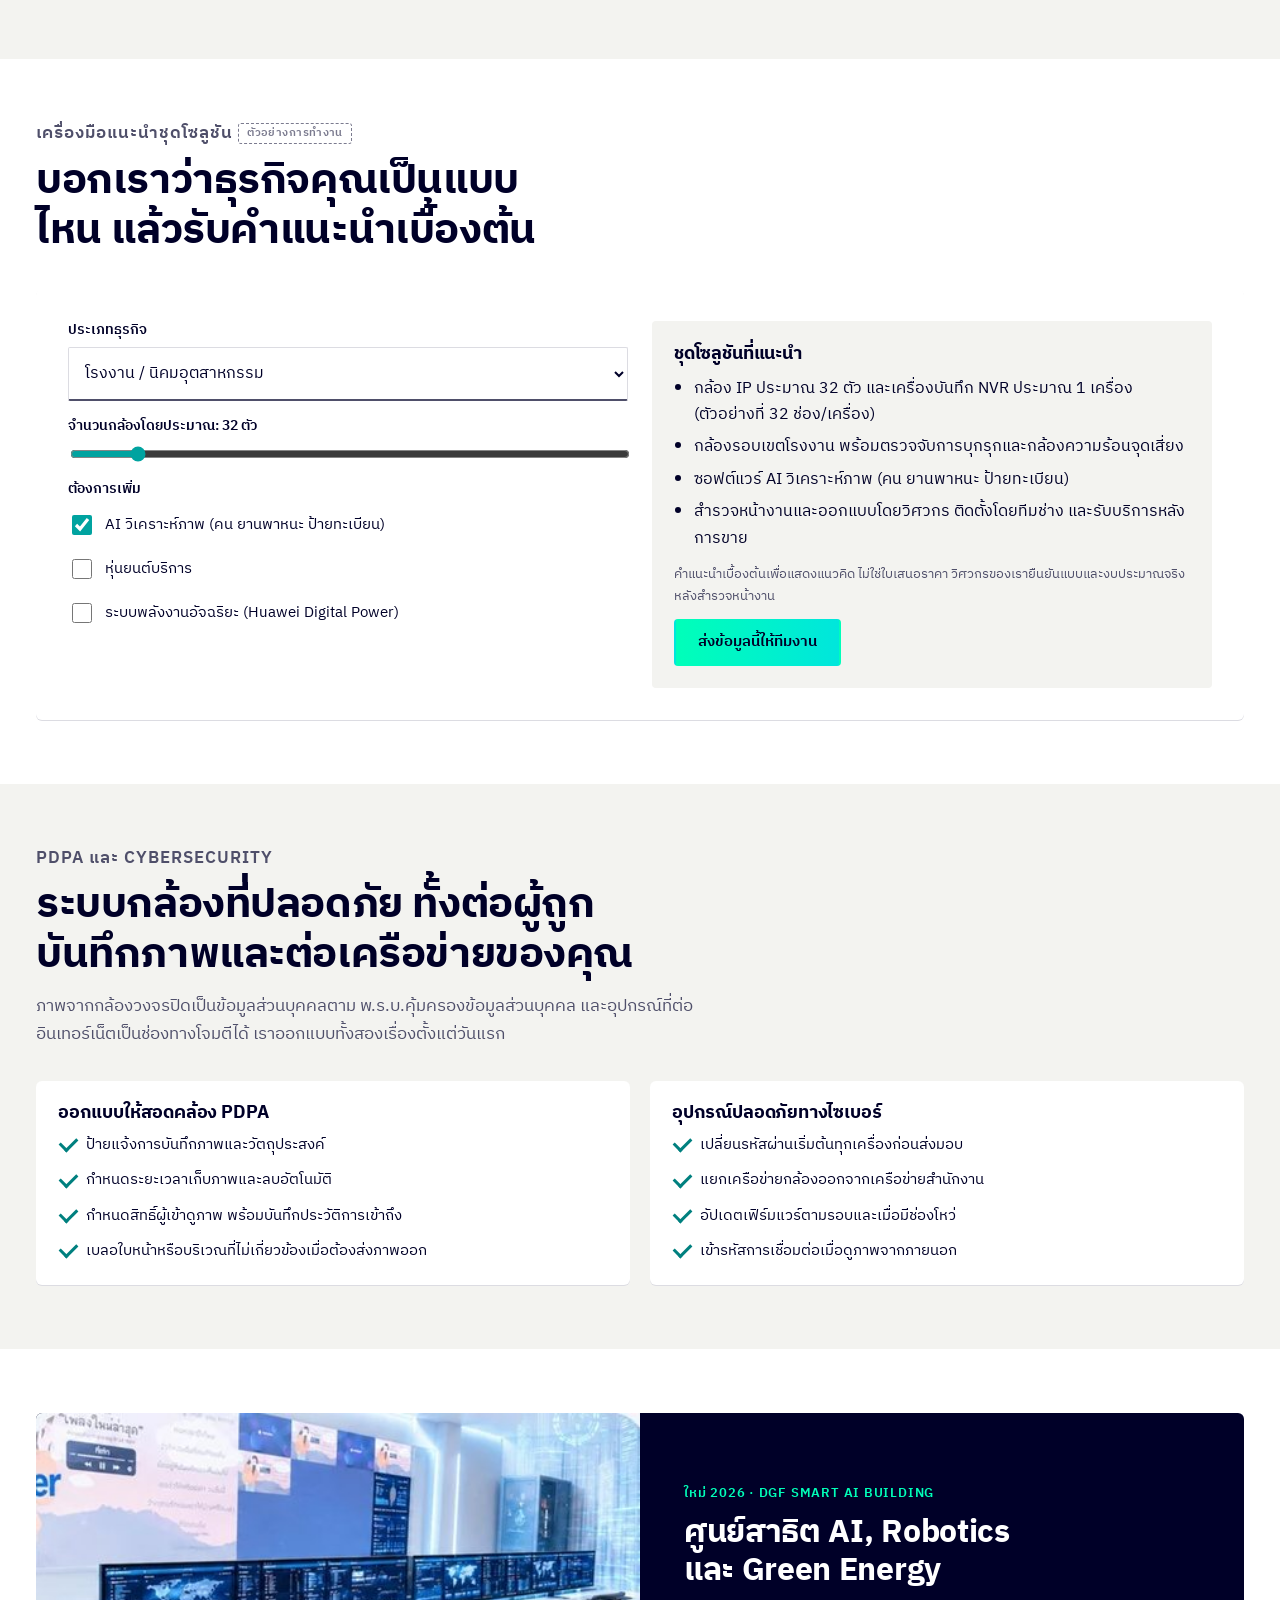
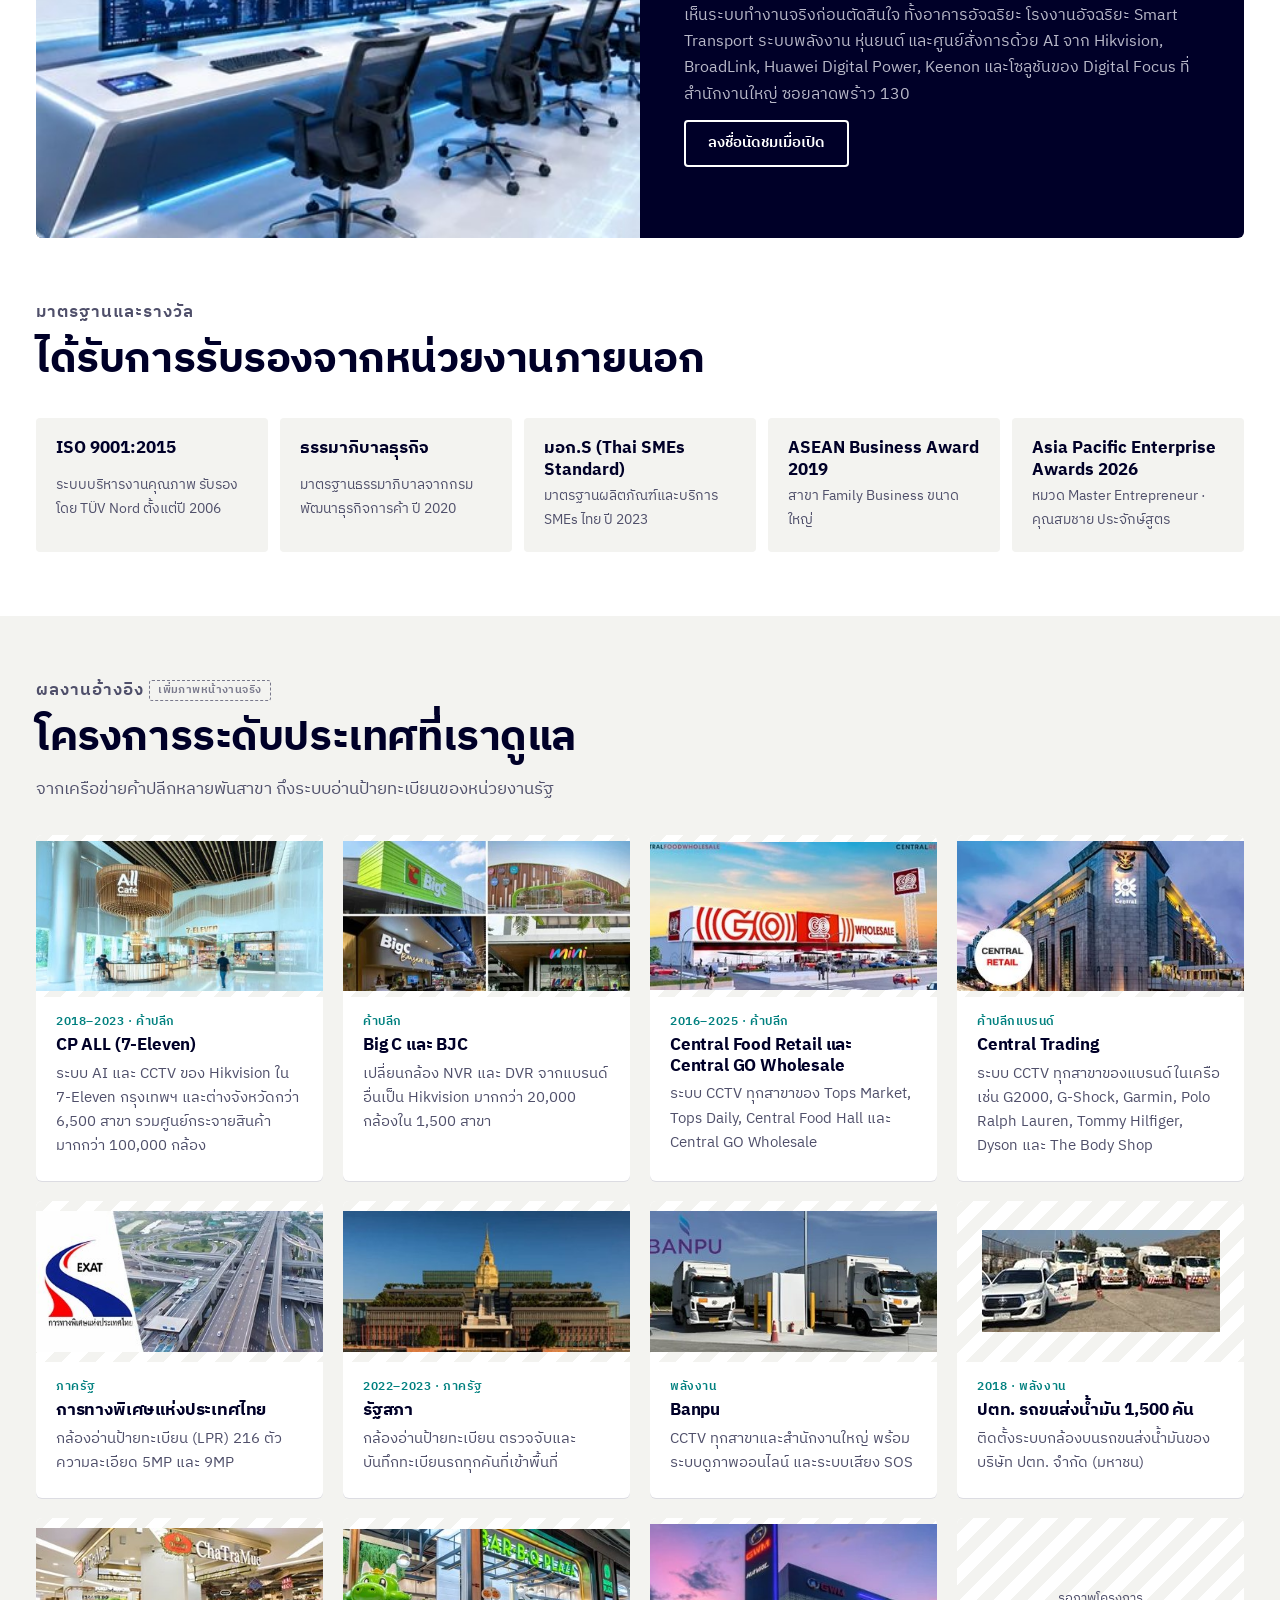
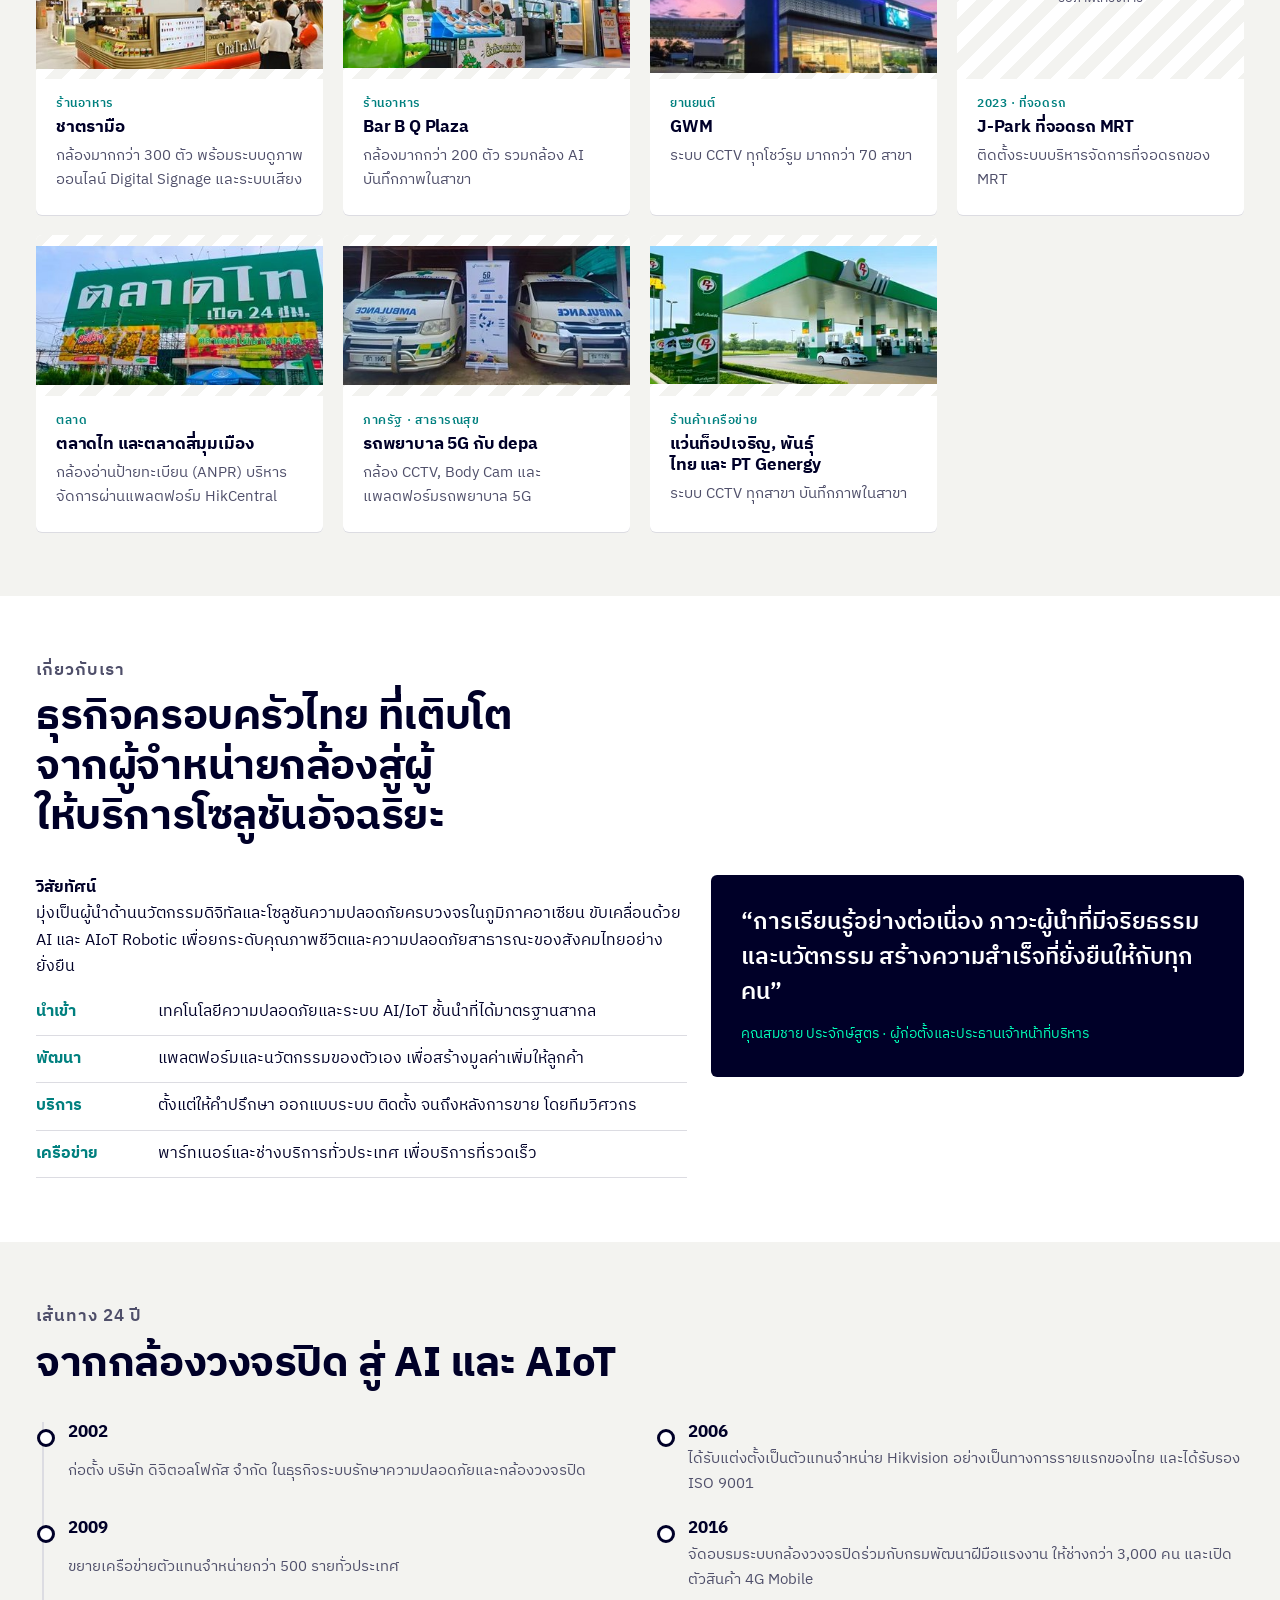
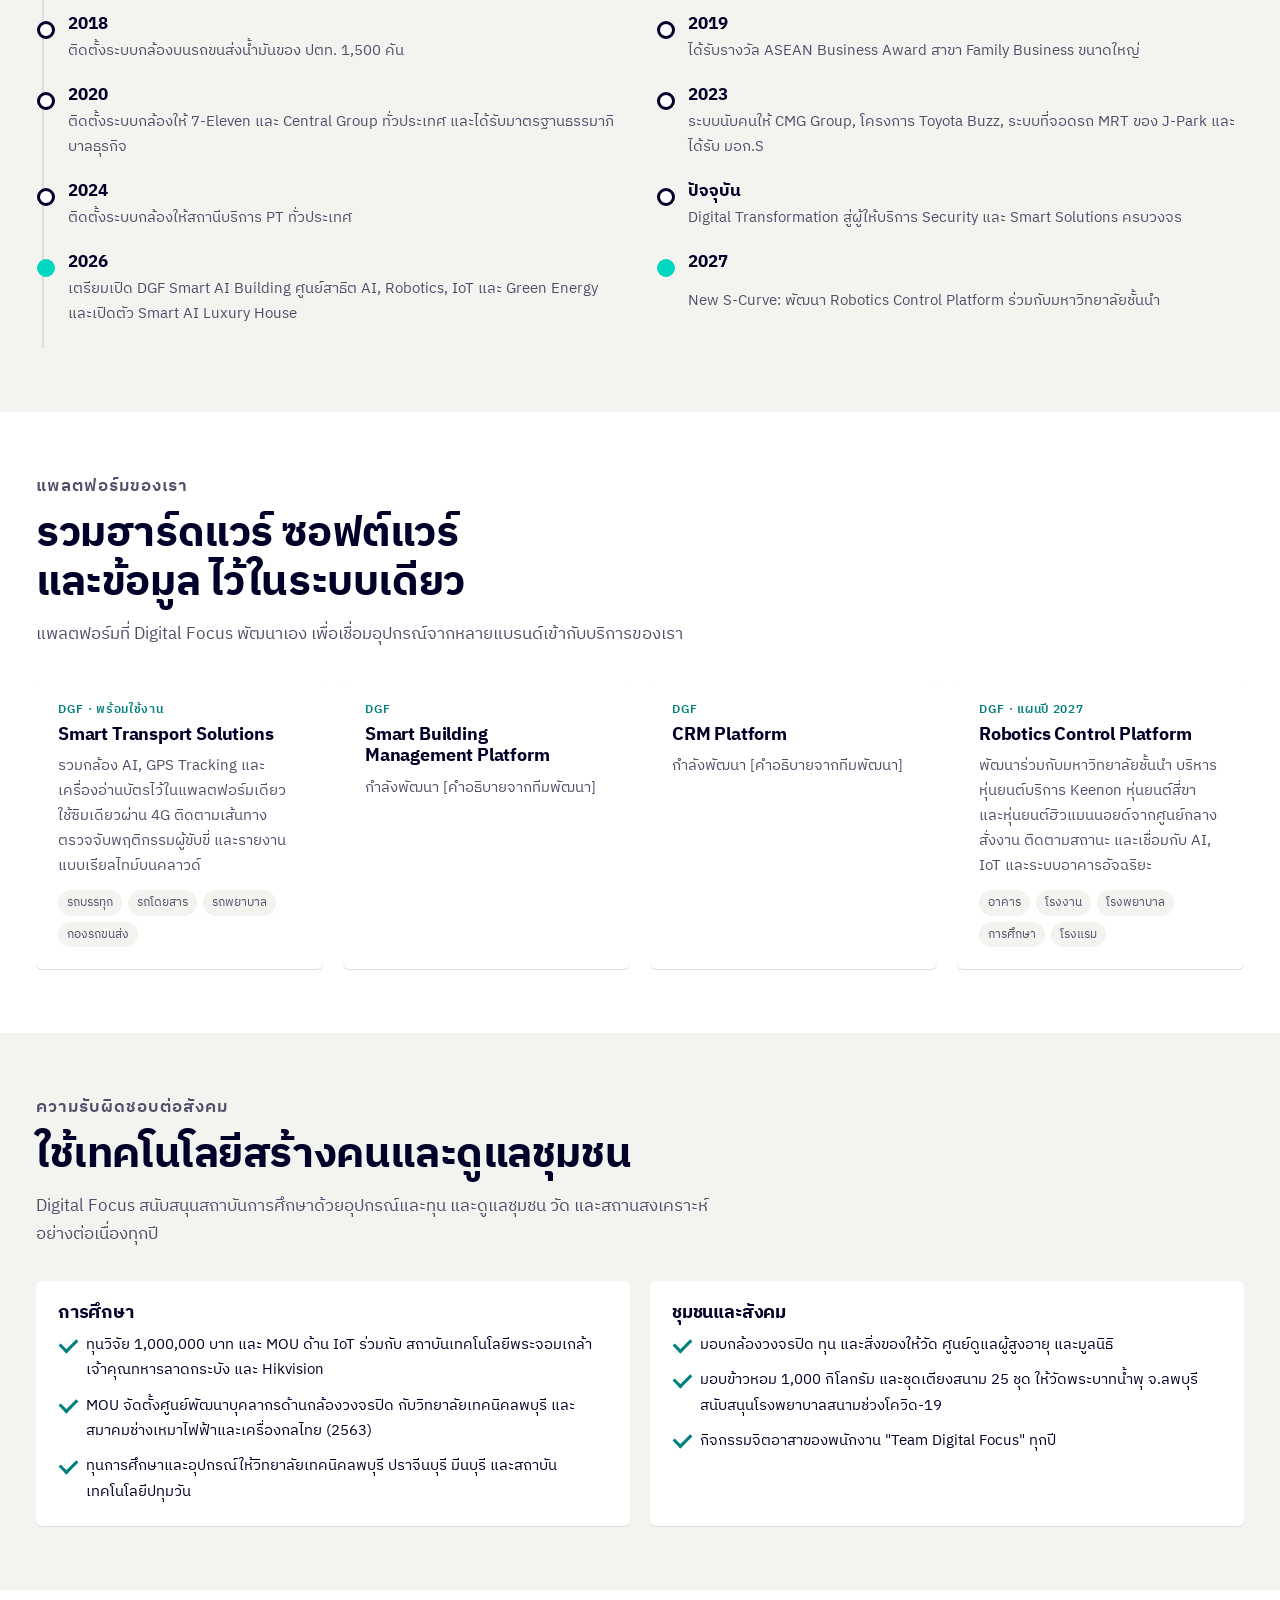
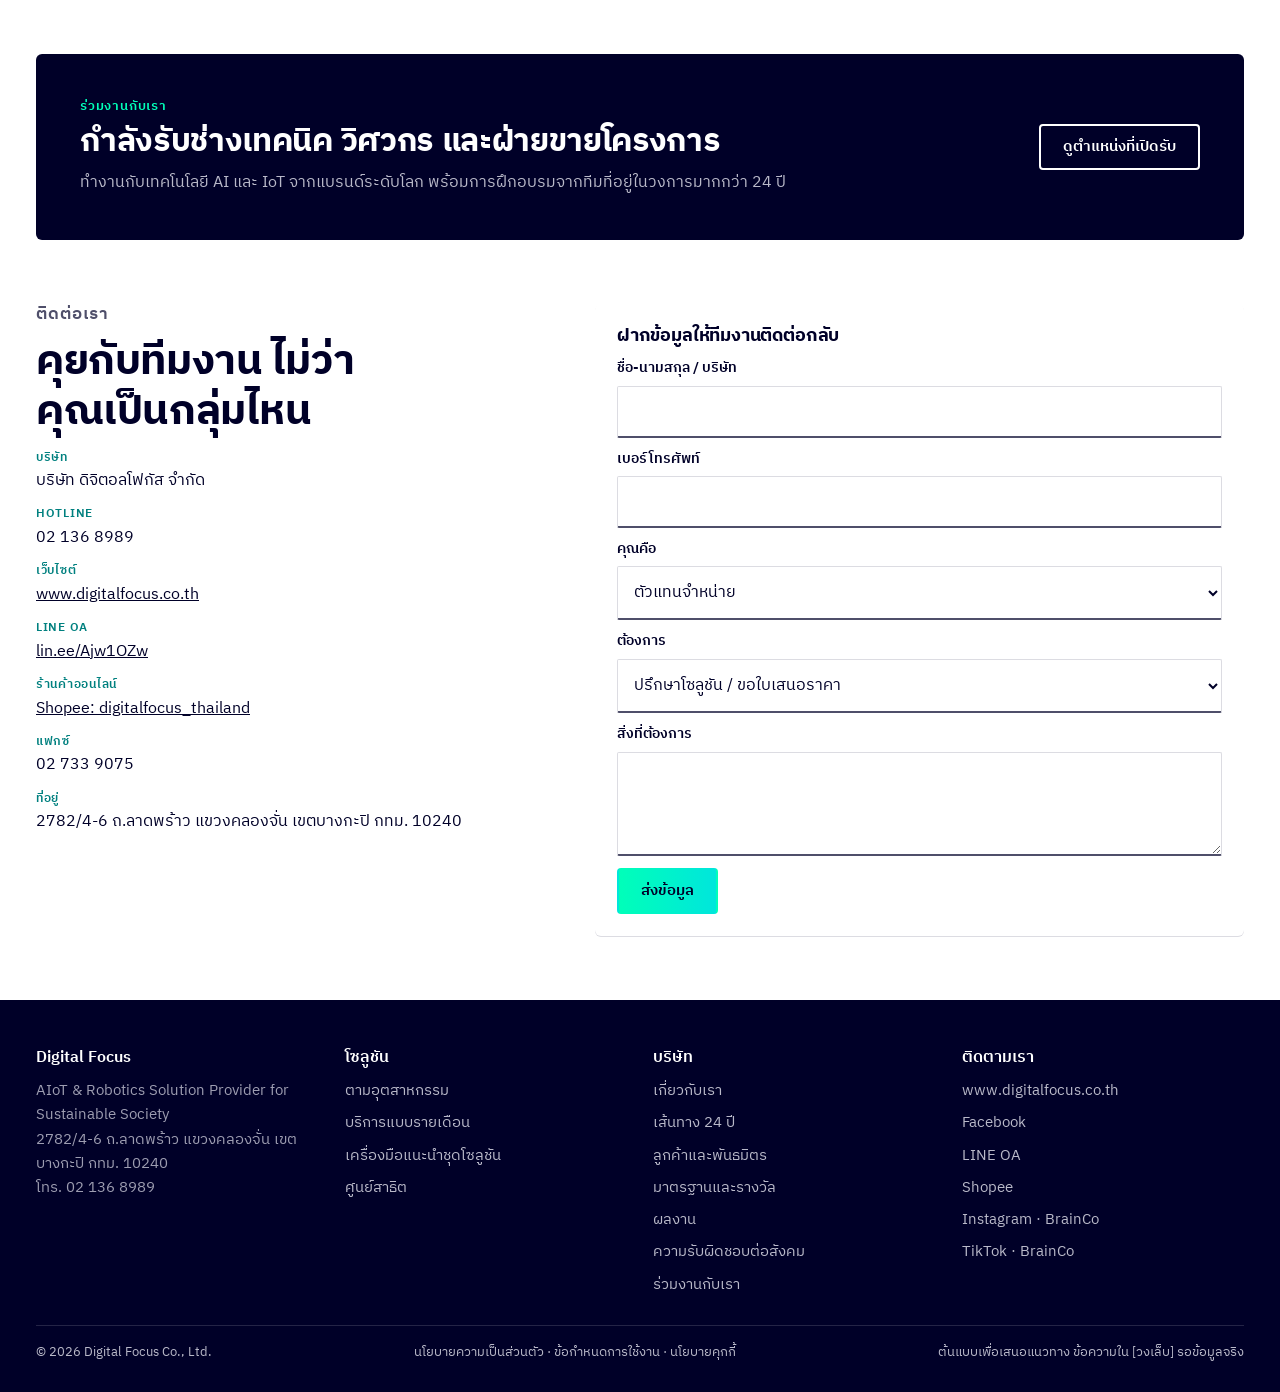
==== commit f7232afe: "Restyle Digital Focus prototype as a corporate engineering site Switch both language pages to a deep" ====
--- a/digitalfocus-prototype/index.html
+++ b/digitalfocus-prototype/index.html
@@ -7,215 +7,240 @@
 <meta name="claude:viewport-fit-sides" content="cover">
 <link rel="preconnect" href="https://fonts.googleapis.com">
 <link rel="preconnect" href="https://fonts.gstatic.com" crossorigin>
-<link href="https://fonts.googleapis.com/css2?family=IBM+Plex+Sans+Thai:wght@400;500;600&family=Prompt:wght@500;600;700&display=swap" rel="stylesheet">
+<link href="https://fonts.googleapis.com/css2?family=IBM+Plex+Sans+Thai:wght@400;500;600;700&display=swap" rel="stylesheet">
 <style>
-/* Layout: sticky header, hero with audience switcher (4 groups) driving the whole page, proof strip, brands, filterable solutions, mini configurator, cases, contact. Palette is taken from the Digital Focus ring logo: indigo, signal red, with blue/green as secondary. */
+/* Layout: corporate industrial-tech look modelled on large engineering-company sites: deep-navy header and full-bleed photo hero, a teal-green accent used sparingly, flat image-led cards with arrow links, alternating white / light-sand sections, and a dense dark footer. */
 :root{
-  --bg:#f6f6fb; --surface:#ffffff; --ink:#15153a; --muted:#5a5a7c; --line:#dcdcec;
-  --indigo:#2a2785; --indigo-soft:#e8e8f8; --red:#e5321f; --red-soft:#fde9e6;
-  --blue:#2b7de0; --green:#2f9e5b; --on-indigo:#ffffff;
-  --head:'Prompt','IBM Plex Sans Thai',system-ui,sans-serif;
+  --bg:#ffffff; --surface:#f3f3f0; --card:#ffffff; --ink:#000028; --muted:#4f4f6a; --line:#dcdce2;
+  --deep:#000028; --deep-2:#0b0b40; --on-deep:#ffffff; --on-deep-muted:#b9b9c9;
+  --hl:#00807f; --hl-soft:#e3f3f2; --grad:linear-gradient(90deg,#00ffb9 0%,#00e6dc 100%); --on-grad:#000028;
+  --head:'IBM Plex Sans Thai','Noto Sans Thai',system-ui,sans-serif;
   --body:'IBM Plex Sans Thai','Noto Sans Thai',system-ui,sans-serif;
 }
 @media (prefers-color-scheme: dark){:root:not([data-theme="light"]){
-  --bg:#0e0e2a; --surface:#17173f; --ink:#ececff; --muted:#a3a3c8; --line:#2c2c60;
-  --indigo:#8f8cff; --indigo-soft:#232360; --red:#ff6a58; --red-soft:#3d1c2c;
-  --blue:#5aa2ff; --green:#4ccf86; --on-indigo:#0e0e2a; color-scheme:dark}}
+  --bg:#000028; --surface:#0b0b40; --card:#12124c; --ink:#ffffff; --muted:#b9b9c9; --line:#26265e;
+  --deep:#000018; --deep-2:#0b0b40; --hl:#00ffb9; --hl-soft:#0d3a4a; color-scheme:dark}}
 :root[data-theme="dark"]{
-  --bg:#0e0e2a; --surface:#17173f; --ink:#ececff; --muted:#a3a3c8; --line:#2c2c60;
-  --indigo:#8f8cff; --indigo-soft:#232360; --red:#ff6a58; --red-soft:#3d1c2c;
-  --blue:#5aa2ff; --green:#4ccf86; --on-indigo:#0e0e2a; color-scheme:dark}
+  --bg:#000028; --surface:#0b0b40; --card:#12124c; --ink:#ffffff; --muted:#b9b9c9; --line:#26265e;
+  --deep:#000018; --deep-2:#0b0b40; --hl:#00ffb9; --hl-soft:#0d3a4a; color-scheme:dark}
 
 *{box-sizing:border-box}
 body{background:var(--bg);color:var(--ink);font:16px/1.65 var(--body);margin:0}
-body::before{content:"";position:fixed;inset:0 0 auto;height:env(safe-area-inset-top,0px);z-index:30;background:var(--surface)}
-h1,h2,h3{font-family:var(--head);line-height:1.25;margin:0;text-wrap:balance}
+body::before{content:"";position:fixed;inset:0 0 auto;height:env(safe-area-inset-top,0px);z-index:30;background:var(--deep)}
+h1,h2,h3{font-family:var(--head);font-weight:700;line-height:1.2;margin:0;text-wrap:balance;letter-spacing:-.01em}
 p{margin:0}
 a{color:inherit}
-.wrap{max-width:1120px;margin:0 auto;padding-inline:max(16px,env(safe-area-inset-left,0px)) max(16px,env(safe-area-inset-right,0px))}
-section{padding-block:56px}
-.eyebrow{font:600 .8rem/1 var(--head);letter-spacing:.14em;text-transform:uppercase;color:var(--indigo)}
-.sec-head{display:grid;gap:10px;margin-bottom:28px;max-width:62ch}
-.sec-head h2{font-size:clamp(1.55rem,4.2vw,2.2rem)}
-.sec-head p{color:var(--muted)}
-.btn{display:inline-flex;align-items:center;gap:8px;border:2px solid transparent;border-radius:999px;padding:11px 22px;font:600 .95rem/1.2 var(--head);cursor:pointer;text-decoration:none;min-height:44px}
-.btn-red{background:var(--red);color:#fff}
-.btn-red:hover{filter:brightness(1.08)}
-.btn-line{border-color:var(--indigo);color:var(--indigo);background:transparent}
-.btn-line:hover{background:var(--indigo-soft)}
-:focus-visible{outline:3px solid var(--blue);outline-offset:2px}
+img{display:block;max-width:100%}
+.wrap{max-width:1240px;margin:0 auto;padding-inline:max(16px,env(safe-area-inset-left,0px)) max(16px,env(safe-area-inset-right,0px))}
+section{padding-block:64px}
+.eyebrow{font:600 .82rem/1.3 var(--head);letter-spacing:.06em;text-transform:uppercase;color:var(--hl)}
+.sec-head{display:grid;gap:12px;margin-bottom:32px;max-width:68ch}
+.sec-head h2{font-size:clamp(1.7rem,4.4vw,2.6rem)}
+.sec-head p{color:var(--muted);font-size:1.05rem}
+:focus-visible{outline:3px solid #00e6dc;outline-offset:2px}
+
+/* buttons and links */
+.btn{display:inline-flex;align-items:center;gap:10px;border:2px solid transparent;border-radius:4px;padding:12px 22px;font:600 .95rem/1.2 var(--head);cursor:pointer;text-decoration:none;min-height:46px}
+.btn-red{background:var(--grad);color:var(--on-grad)}
+.btn-red:hover{filter:brightness(1.06)}
+.btn-line{border-color:var(--ink);color:var(--ink);background:transparent}
+.btn-line:hover{background:var(--ink);color:var(--bg)}
+.btn-ghost{border-color:var(--on-deep);color:var(--on-deep);background:transparent}
+.btn-ghost:hover{background:var(--on-deep);color:var(--deep)}
+.more{font:600 .95rem/1.3 var(--head);color:var(--hl);text-decoration:none;display:inline-flex;gap:6px;align-items:center}
+.more::after{content:"›";font-size:1.3em;line-height:1;transition:transform .2s}
+a:hover > .more::after,.more:hover::after{transform:translateX(4px)}
 
 /* header */
-header{position:sticky;top:env(safe-area-inset-top,0px);z-index:20;background:var(--surface);border-bottom:1px solid var(--line)}
-.bar{display:flex;align-items:center;justify-content:space-between;gap:16px;min-height:64px}
+header{position:sticky;top:env(safe-area-inset-top,0px);z-index:20;background:var(--deep);color:var(--on-deep)}
+.bar{display:flex;align-items:center;justify-content:space-between;gap:16px;min-height:68px}
 .brand{display:flex;align-items:center;gap:12px;text-decoration:none}
-.mark{width:34px;height:34px;border-radius:50%;background:conic-gradient(from 200deg,var(--blue),var(--green),#f1c93b,var(--red),var(--blue));-webkit-mask:radial-gradient(farthest-side,transparent 58%,#000 60%);mask:radial-gradient(farthest-side,transparent 58%,#000 60%)}
-.brand b{font:700 1.1rem/1 var(--head);letter-spacing:.01em}
-.brand small{display:block;font:500 .7rem/1.3 var(--body);color:var(--muted)}
-nav{display:none;gap:22px;font:500 .92rem/1 var(--head)}
-nav a{text-decoration:none;color:var(--muted);padding-block:8px}
-nav a:hover{color:var(--indigo)}
+.mark{width:32px;height:32px;border-radius:50%;background:conic-gradient(from 200deg,#2b7de0,#2f9e5b,#f1c93b,#e5321f,#2b7de0);-webkit-mask:radial-gradient(farthest-side,transparent 58%,#000 60%);mask:radial-gradient(farthest-side,transparent 58%,#000 60%)}
+.brand b{font:700 1.15rem/1 var(--head)}
+.brand small{display:block;font:400 .72rem/1.3 var(--body);color:var(--on-deep-muted)}
+nav{display:none;gap:26px;font:500 .95rem/1 var(--head)}
+nav a{text-decoration:none;color:var(--on-deep);padding-block:24px;border-bottom:2px solid transparent}
+nav a:hover{border-bottom-color:#00ffb9}
 .hdr-cta{display:flex;gap:10px;align-items:center}
 .hdr-cta .btn{padding:8px 16px;min-height:40px}
-@media(min-width:900px){nav{display:flex}}
+.icon-btn{display:inline-grid;place-content:center;text-decoration:none;appearance:none;border:1px solid rgba(255,255,255,.35);background:transparent;color:var(--on-deep);border-radius:4px;min-width:44px;min-height:40px;padding:0 10px;font:600 .85rem/1 var(--head);cursor:pointer}
+.menu-btn{gap:4px}
+.menu-btn i{display:block;width:18px;height:2px;background:var(--on-deep);border-radius:2px}
+@media(min-width:960px){nav{display:flex}.menu-btn{display:none}}
+.mnav{background:var(--deep-2)}
+.mnav .wrap{display:grid;padding-block:8px 16px}
+.mnav a{text-decoration:none;padding:13px 0;border-bottom:1px solid rgba(255,255,255,.12);font:500 1rem/1.3 var(--head)}
+@media(min-width:960px){.mnav{display:none!important}}
+@media(max-width:520px){.hdr-cta .btn-red{display:none}}
 
 /* hero */
-.hero{padding-block:40px 24px}
-.hero-grid{display:grid;gap:32px;align-items:center}
-.hero h1{font-size:clamp(1.9rem,6vw,3.2rem);letter-spacing:-.01em}
-.hero h1 em{font-style:normal;color:var(--red)}
-.lead{margin-top:14px;color:var(--muted);font-size:1.05rem;max-width:56ch}
-.ring-box{position:relative;width:min(300px,70vw);aspect-ratio:1;margin-inline:auto}
-.ring{position:absolute;inset:0;border-radius:50%;background:conic-gradient(from 200deg,var(--blue),var(--green),#f1c93b,var(--red),var(--blue));-webkit-mask:radial-gradient(farthest-side,transparent calc(100% - 26px),#000 calc(100% - 25px));mask:radial-gradient(farthest-side,transparent calc(100% - 26px),#000 calc(100% - 25px));animation:spin 28s linear infinite}
-.ring-txt{position:absolute;inset:0;display:grid;place-content:center;text-align:center;font:700 1.15rem/1.35 var(--head);letter-spacing:.06em}
-.ring-txt span{display:block;font:500 .72rem/1.4 var(--body);letter-spacing:.2em;color:var(--muted);margin-bottom:6px}
-@keyframes spin{to{transform:rotate(360deg)}}
-@media(prefers-reduced-motion:reduce){.ring{animation:none}}
-@media(min-width:900px){.hero-grid{grid-template-columns:1.25fr .75fr}}
+.hero{position:relative;padding:0;background:var(--deep);color:var(--on-deep);overflow:hidden}
+.hero-img{position:absolute;inset:0;width:100%;height:100%;object-fit:cover}
+.hero-shade{position:absolute;inset:0;background:linear-gradient(90deg,rgba(0,0,40,.94) 0%,rgba(0,0,40,.78) 45%,rgba(0,0,40,.25) 100%)}
+.hero-inner{position:relative;padding-block:clamp(72px,11vw,150px) clamp(56px,8vw,110px);display:grid;gap:18px;max-width:1240px}
+.hero-inner > *{max-width:640px}
+.hero .eyebrow{color:#00ffb9}
+.hero h1{font-size:clamp(2.2rem,6.4vw,4rem);line-height:1.08}
+.hero h1 em{font-style:normal;background:var(--grad);-webkit-background-clip:text;background-clip:text;color:transparent}
+.lead{color:var(--on-deep-muted);font-size:clamp(1.02rem,2.2vw,1.2rem);max-width:58ch}
+.hero .ctas{display:flex;flex-wrap:wrap;gap:12px;margin-top:6px}
+.hero-cap{font-size:.75rem;color:var(--on-deep-muted)}
 
 /* audience switcher */
-.aud{margin-top:28px;background:var(--surface);border:1px solid var(--line);border-radius:18px;overflow:hidden}
+.aud-sec{padding-block:0;background:var(--surface)}
+.aud{position:relative;top:-28px;background:var(--card);box-shadow:0 12px 32px rgba(0,0,40,.12);border-radius:6px;overflow:hidden;margin-bottom:8px}
 .tabs{display:grid;grid-template-columns:repeat(2,1fr);border-bottom:1px solid var(--line)}
-.tab{appearance:none;border:0;background:transparent;color:var(--muted);padding:14px 12px;font:600 .88rem/1.3 var(--head);cursor:pointer;text-align:left;border-bottom:3px solid transparent;min-height:56px}
-.tab small{display:block;font:400 .75rem/1.3 var(--body);margin-top:2px}
-.tab[aria-selected="true"]{color:var(--indigo);background:var(--indigo-soft);border-bottom-color:var(--red)}
-@media(min-width:700px){.tabs{grid-template-columns:repeat(4,1fr)}}
-.panel{padding:22px;display:grid;gap:16px}
-.panel h2{font-size:1.3rem}
+.tab{appearance:none;border:0;background:transparent;color:var(--muted);padding:16px;font:600 .92rem/1.3 var(--head);cursor:pointer;text-align:left;border-bottom:3px solid transparent;min-height:60px}
+.tab small{display:block;font:400 .78rem/1.3 var(--body);margin-top:2px}
+.tab[aria-selected="true"]{color:var(--ink);border-bottom-color:#00d7c0}
+@media(min-width:760px){.tabs{grid-template-columns:repeat(4,1fr)}}
+.panel{padding:24px;display:grid;gap:16px}
+.panel h2{font-size:clamp(1.25rem,3vw,1.6rem)}
 .panel ul{margin:0;padding:0;list-style:none;display:grid;gap:8px}
-.panel li{padding-left:26px;position:relative}
-.panel li::before{content:"";position:absolute;left:0;top:.55em;width:12px;height:12px;border-radius:50%;background:conic-gradient(var(--blue),var(--green),var(--red),var(--blue))}
+.panel li{padding-left:22px;position:relative}
+.panel li::before{content:"";position:absolute;left:0;top:.62em;width:10px;height:3px;background:var(--grad)}
 .panel .ctas{display:flex;flex-wrap:wrap;gap:10px}
 
-/* proof */
-.proof{padding-block:24px}
-.proof-grid{display:grid;grid-template-columns:repeat(2,1fr);gap:1px;background:var(--line);border:1px solid var(--line);border-radius:16px;overflow:hidden}
-.proof-grid div{background:var(--surface);padding:20px 16px}
-.proof-grid b{display:block;font:700 clamp(1.6rem,5vw,2.2rem)/1.1 var(--head);color:var(--indigo)}
-.proof-grid span{font-size:.88rem;color:var(--muted)}
+/* featured stories */
+.feature{display:grid;gap:20px}
+@media(min-width:900px){.feature{grid-template-columns:1.4fr 1fr;grid-template-rows:auto auto}.feature .fcard:first-child{grid-row:span 2}}
+.fcard{display:grid;grid-template-rows:auto 1fr;text-decoration:none;background:var(--card);border-radius:6px;overflow:hidden;min-width:0;box-shadow:0 1px 0 var(--line)}
+.fcard .ratio{aspect-ratio:16/9;max-width:100%;overflow:hidden;background:var(--surface)}
+.feature .fcard:first-child .ratio{aspect-ratio:4/3}
+.fcard img{width:100%;height:100%;object-fit:cover;transition:transform .5s}
+.fcard:hover img{transform:scale(1.03)}
+.fcard .txt{padding:20px 22px 24px;display:grid;gap:8px;align-content:start}
+.fcard h3{font-size:1.3rem}
+.fcard p{color:var(--muted)}
+.tag{font:600 .75rem/1 var(--head);letter-spacing:.06em;text-transform:uppercase;color:var(--hl)}
+
+/* stats */
+.proof{background:var(--deep);color:var(--on-deep);padding-block:56px}
+.proof-grid{display:grid;grid-template-columns:repeat(2,1fr);gap:28px 24px}
+.proof-grid + .proof-grid{margin-top:28px;padding-top:28px;border-top:1px solid rgba(255,255,255,.14)}
+.proof-grid div{display:grid;gap:4px;align-content:start}
+.proof-grid b{font:700 clamp(1.9rem,5vw,2.8rem)/1.05 var(--head);background:var(--grad);-webkit-background-clip:text;background-clip:text;color:transparent;font-variant-numeric:tabular-nums}
+.proof-grid span{font-size:.92rem;color:var(--on-deep-muted)}
 @media(min-width:760px){.proof-grid{grid-template-columns:repeat(4,1fr)}}
 
+/* logo wall */
+.logo-groups{display:grid;gap:26px}
+.logo-group h3{font-size:.95rem;color:var(--muted);font-weight:600;margin-bottom:10px}
+.logos{display:grid;grid-template-columns:repeat(auto-fill,minmax(160px,1fr));gap:12px}
+.logo-tile{background:var(--card);box-shadow:0 1px 0 var(--line);border-radius:4px;padding:18px 14px;display:grid;gap:8px;justify-items:center;text-align:center;min-width:0}
+.logo-tile .lg{width:52px;height:52px;border-radius:50%;background:var(--surface);display:grid;place-content:center;color:var(--muted);font-size:.68rem}
+.logo-tile span{font-size:.85rem}
+
 /* brands */
-.brands{display:grid;gap:12px;grid-template-columns:repeat(auto-fit,minmax(200px,1fr))}
-.brand-card{background:var(--surface);border:1px solid var(--line);border-radius:14px;padding:18px;display:grid;gap:6px;min-width:0}
-.brand-card b{font:700 1.2rem/1.2 var(--head)}
+.brands{display:grid;gap:12px;grid-template-columns:repeat(auto-fill,minmax(220px,1fr))}
+.brand-card{background:var(--surface);border-radius:4px;padding:20px;display:grid;gap:6px;align-content:start;min-width:0}
+.brand-card b{font:700 1.15rem/1.2 var(--head)}
 .brand-card span{color:var(--muted);font-size:.9rem}
-.brand-card.first{border-color:var(--red);background:var(--red-soft)}
-.badge{justify-self:start;font:600 .72rem/1 var(--head);background:var(--red);color:#fff;padding:5px 9px;border-radius:999px;letter-spacing:.03em}
+.brand-card.first{background:var(--hl-soft)}
+.badge{justify-self:start;font:600 .7rem/1 var(--head);background:var(--deep);color:#00ffb9;padding:6px 9px;border-radius:2px;letter-spacing:.04em}
 
 /* solutions */
-.chips{display:flex;flex-wrap:wrap;gap:8px;margin-bottom:20px}
-.chip{appearance:none;border:1px solid var(--line);background:var(--surface);color:var(--ink);border-radius:999px;padding:8px 16px;font:500 .9rem/1.2 var(--head);cursor:pointer;min-height:40px}
-.chip[aria-pressed="true"]{background:var(--indigo);color:var(--on-indigo);border-color:var(--indigo)}
-.cards{display:grid;gap:14px;grid-template-columns:repeat(auto-fill,minmax(250px,1fr))}
-.card{background:var(--surface);border:1px solid var(--line);border-radius:14px;padding:20px;display:grid;gap:8px;align-content:start;min-width:0}
-.card h3{font-size:1.08rem}
-.card p{color:var(--muted);font-size:.93rem}
+.chips{display:flex;flex-wrap:wrap;gap:8px;margin-bottom:24px}
+.chip{appearance:none;border:1px solid var(--line);background:var(--card);color:var(--ink);border-radius:999px;padding:8px 16px;font:500 .9rem/1.2 var(--head);cursor:pointer;min-height:40px}
+.chip[aria-pressed="true"]{background:var(--deep);color:#fff;border-color:var(--deep)}
+.cards{display:grid;gap:20px;grid-template-columns:repeat(auto-fill,minmax(270px,1fr))}
+.card{background:var(--card);border-radius:6px;padding:22px;display:grid;gap:8px;align-content:start;min-width:0;box-shadow:0 1px 0 var(--line)}
+.card h3{font-size:1.12rem}
+.card p{color:var(--muted);font-size:.94rem}
 .tags{display:flex;flex-wrap:wrap;gap:6px;margin-top:4px}
-.tags span{font-size:.74rem;background:var(--indigo-soft);color:var(--indigo);padding:3px 9px;border-radius:999px}
-.card.rec{border-color:var(--red);box-shadow:0 0 0 1px var(--red)}
-.rec-flag{font:600 .72rem/1 var(--head);color:var(--red);letter-spacing:.04em}
+.tags span{font-size:.74rem;background:var(--surface);color:var(--muted);padding:3px 9px;border-radius:999px}
+.card.rec{box-shadow:inset 0 3px 0 #00d7c0,0 1px 0 var(--line)}
+.rec-flag{font:600 .72rem/1.2 var(--head);color:var(--hl);letter-spacing:.06em;text-transform:uppercase}
 .card[hidden]{display:none}
 
+/* service models, pdpa, bands, certs */
+.svc{display:grid;gap:20px;grid-template-columns:repeat(auto-fit,minmax(250px,1fr))}
+.svc .card b.model{font:600 .75rem/1 var(--head);letter-spacing:.08em;color:var(--hl)}
+.two{display:grid;gap:20px}
+@media(min-width:800px){.two{grid-template-columns:1fr 1fr}}
+.check-list{margin:0;padding:0;list-style:none;display:grid;gap:10px}
+.check-list li{padding-left:28px;position:relative;font-size:.96rem}
+.check-list li::before{content:"";position:absolute;left:2px;top:.35em;width:14px;height:8px;border-left:3px solid var(--hl);border-bottom:3px solid var(--hl);transform:rotate(-45deg)}
+.band{background:var(--deep);color:var(--on-deep);border-radius:6px;padding:32px 24px;display:grid;gap:18px;align-items:center;overflow:hidden}
+.band p{color:var(--on-deep-muted)}
+.band .eyebrow{color:#00ffb9}
+.band-media{display:grid;gap:0;padding:0}
+.band-media img{width:100%;height:100%;object-fit:cover;min-height:220px}
+.band-media .band-txt{padding:32px 24px;display:grid;gap:12px;align-content:center}
+@media(min-width:860px){.band{grid-template-columns:1.4fr auto;padding:44px}.band-media{grid-template-columns:1fr 1fr;padding:0}.band-media .band-txt{padding:44px}}
+.certs{display:grid;gap:12px;grid-template-columns:repeat(auto-fit,minmax(220px,1fr))}
+.cert{background:var(--surface);border-radius:4px;padding:20px;display:grid;gap:4px}
+.cert b{font:700 1.05rem/1.3 var(--head)}
+.cert span{font-size:.88rem;color:var(--muted)}
+
 /* configurator */
-.cfg{background:var(--surface);border:1px solid var(--line);border-radius:18px;padding:22px;display:grid;gap:24px}
-@media(min-width:860px){.cfg{grid-template-columns:1fr 1fr;padding:30px}}
+.cfg{background:var(--card);border-radius:6px;padding:24px;display:grid;gap:24px;box-shadow:0 1px 0 var(--line)}
+@media(min-width:860px){.cfg{grid-template-columns:1fr 1fr;padding:32px}}
 .field{display:grid;gap:8px;margin-bottom:16px}
 label,.lbl{font:600 .9rem/1.3 var(--head)}
-select,input[type=text],input[type=tel],textarea{width:100%;font:inherit;color:var(--ink);background:var(--bg);border:1px solid var(--line);border-radius:10px;padding:11px 12px;min-height:44px}
-input[type=range]{width:100%;accent-color:var(--red)}
+select,input[type=text],input[type=tel],textarea{width:100%;font:inherit;color:var(--ink);background:var(--bg);border:1px solid var(--line);border-bottom:2px solid var(--muted);border-radius:2px;padding:11px 12px;min-height:46px}
+input[type=range]{width:100%;accent-color:#00a3a0}
 .checks{display:grid;gap:8px}
 .checks label{font:400 .95rem/1.4 var(--body);display:flex;gap:10px;align-items:center;min-height:36px}
-.checks input{width:20px;height:20px;accent-color:var(--red)}
-.result{background:var(--indigo-soft);border-radius:14px;padding:20px;display:grid;gap:12px;align-content:start}
+.checks input{width:20px;height:20px;accent-color:#00a3a0}
+.result{background:var(--surface);border-radius:4px;padding:22px;display:grid;gap:12px;align-content:start}
 .result h3{font-size:1.1rem}
 .result ul{margin:0;padding-left:20px;display:grid;gap:6px}
 .note{font-size:.82rem;color:var(--muted)}
-.demo-flag{display:inline-block;font:600 .7rem/1 var(--head);padding:4px 8px;border:1px dashed var(--muted);border-radius:6px;color:var(--muted);letter-spacing:.05em}
-
-/* cases and news */
-.case{border:1px dashed var(--muted);border-radius:14px;padding:20px;display:grid;gap:8px;background:var(--surface);min-width:0}
-.case .ph{aspect-ratio:16/9;max-width:100%;border-radius:10px;background:repeating-linear-gradient(135deg,var(--indigo-soft) 0 12px,transparent 12px 24px);display:grid;place-content:center;color:var(--muted);font-size:.8rem}
-.case h3{font-size:1.02rem}
-.case p{font-size:.9rem;color:var(--muted)}
+.demo-flag{display:inline-block;font:600 .68rem/1 var(--head);padding:4px 8px;border:1px dashed currentColor;border-radius:3px;opacity:.75;letter-spacing:.04em;text-transform:none;vertical-align:middle}
+
+/* reference projects */
+.case{background:var(--card);border-radius:6px;overflow:hidden;display:grid;grid-template-rows:auto 1fr;min-width:0;box-shadow:0 1px 0 var(--line)}
+.case .ph{aspect-ratio:16/9;max-width:100%;overflow:hidden;background:repeating-linear-gradient(135deg,var(--surface) 0 12px,transparent 12px 24px);display:grid;place-content:center;color:var(--muted);font-size:.8rem}
+.case .ph img{width:100%;height:100%;object-fit:cover}
+.case .txt{padding:18px 20px 22px;display:grid;gap:6px;align-content:start}
+.case h3{font-size:1.08rem}
+.case p{font-size:.92rem;color:var(--muted)}
+.case .meta{font:600 .74rem/1.2 var(--head);color:var(--hl);letter-spacing:.05em;text-transform:uppercase}
+
+/* about, timeline, platforms */
+.about{display:grid;gap:24px}
+@media(min-width:860px){.about{grid-template-columns:1.1fr .9fr;align-items:start}}
+.quote{background:var(--deep);color:var(--on-deep);border-radius:6px;padding:30px;display:grid;gap:14px}
+.quote blockquote{margin:0;font:600 clamp(1.15rem,3vw,1.45rem)/1.5 var(--head)}
+.quote cite{font-style:normal;color:#00ffb9;font-size:.9rem}
+.facts{display:grid;gap:10px;margin:0;padding:0;list-style:none}
+.facts li{display:grid;grid-template-columns:110px 1fr;gap:12px;border-bottom:1px solid var(--line);padding-bottom:10px}
+.facts b{font-family:var(--head);color:var(--hl)}
+.timeline{list-style:none;margin:0 0 0 6px;padding:0;display:grid;border-left:2px solid var(--line)}
+.timeline li{position:relative;padding:0 0 22px 24px;display:grid;gap:2px}
+.timeline li::before{content:"";position:absolute;left:-7px;top:7px;width:12px;height:12px;border-radius:50%;background:var(--bg);border:3px solid var(--ink)}
+.timeline li.now::before{background:#00d7c0;border-color:#00d7c0}
+.timeline b{font:700 1.05rem/1.3 var(--head);font-variant-numeric:tabular-nums}
+.timeline span{color:var(--muted);font-size:.95rem}
+@media(min-width:900px){.timeline{grid-template-columns:repeat(2,1fr);column-gap:40px}}
+.plat{display:grid;gap:20px;grid-template-columns:repeat(auto-fit,minmax(250px,1fr))}
 
 /* contact */
-.contact{display:grid;gap:24px}
+.contact{display:grid;gap:28px}
 @media(min-width:860px){.contact{grid-template-columns:.9fr 1.1fr}}
 .info{display:grid;gap:14px;align-content:start}
-.info dt{font:600 .8rem/1 var(--head);color:var(--indigo);letter-spacing:.06em;text-transform:uppercase;margin-bottom:4px}
+.info dt{font:600 .78rem/1 var(--head);color:var(--hl);letter-spacing:.06em;text-transform:uppercase;margin-bottom:4px}
 .info dd{margin:0}
 form.card{gap:12px}
-.ok{background:var(--indigo-soft);border-radius:10px;padding:12px 14px;font-size:.92rem}
-/* header extras */
-.icon-btn{display:inline-grid;place-content:center;text-decoration:none;appearance:none;border:1px solid var(--line);background:var(--surface);color:var(--ink);border-radius:10px;min-width:44px;min-height:40px;padding:0 10px;font:600 .85rem/1 var(--head);cursor:pointer}
-.menu-btn{display:inline-grid;place-content:center;gap:4px}
-.menu-btn i{display:block;width:18px;height:2px;background:var(--ink);border-radius:2px}
-@media(min-width:900px){.menu-btn{display:none}}
-.mnav{border-top:1px solid var(--line);background:var(--surface)}
-.mnav .wrap{display:grid;padding-block:8px 16px}
-.mnav a{text-decoration:none;padding:12px 0;border-bottom:1px solid var(--line);font:500 1rem/1.3 var(--head)}
-@media(min-width:900px){.mnav{display:none!important}}
-@media(max-width:520px){.hdr-cta .btn-red{display:none}}
-
-/* placeholder marker */
-.tbd{color:var(--red);font-weight:600}
-.proof-grid + .proof-grid{margin-top:12px}
-
-/* about, timeline, platforms */
-.about{display:grid;gap:20px}
-@media(min-width:860px){.about{grid-template-columns:1.1fr .9fr;align-items:start}}
-.quote{background:var(--indigo);color:var(--on-indigo);border-radius:18px;padding:26px;display:grid;gap:12px}
-.quote blockquote{margin:0;font:600 clamp(1.1rem,3vw,1.35rem)/1.5 var(--head)}
-.quote cite{font-style:normal;opacity:.85;font-size:.9rem}
-.facts{display:grid;gap:10px;margin:0;padding:0;list-style:none}
-.facts li{display:grid;grid-template-columns:120px 1fr;gap:12px;border-bottom:1px solid var(--line);padding-bottom:10px}
-.facts b{font-family:var(--head);color:var(--indigo)}
-.timeline{list-style:none;margin:0;padding:0;display:grid;gap:0;border-left:2px solid var(--line);margin-left:6px}
-.timeline li{position:relative;padding:0 0 22px 24px;display:grid;gap:2px}
-.timeline li::before{content:"";position:absolute;left:-8px;top:6px;width:14px;height:14px;border-radius:50%;background:var(--surface);border:3px solid var(--indigo)}
-.timeline li.now::before{background:var(--red);border-color:var(--red)}
-.timeline b{font:700 1.05rem/1.3 var(--head);color:var(--indigo);font-variant-numeric:tabular-nums}
-.timeline span{color:var(--muted);font-size:.95rem}
-@media(min-width:900px){.timeline{display:grid;grid-template-columns:repeat(2,1fr);column-gap:40px}}
-.plat{display:grid;gap:14px;grid-template-columns:repeat(auto-fit,minmax(240px,1fr))}
-.case .meta{font:600 .78rem/1 var(--head);color:var(--red);letter-spacing:.04em}
-
-/* logo wall */
-.logo-groups{display:grid;gap:20px}
-.logo-group h3{font-size:.95rem;color:var(--muted);margin-bottom:10px}
-.logos{display:grid;grid-template-columns:repeat(auto-fill,minmax(150px,1fr));gap:10px}
-.logo-tile{border:1px dashed var(--line);border-radius:12px;padding:14px;display:grid;gap:8px;justify-items:center;text-align:center;background:var(--surface);min-width:0}
-.logo-tile .lg{width:56px;height:56px;border-radius:50%;background:var(--indigo-soft);display:grid;place-content:center;color:var(--muted);font-size:.7rem}
-.logo-tile span{font-size:.82rem;color:var(--muted)}
-
-/* service models, pdpa, showroom, careers */
-.svc{display:grid;gap:14px;grid-template-columns:repeat(auto-fit,minmax(240px,1fr))}
-.svc .card b.model{font:600 .75rem/1 var(--head);letter-spacing:.08em;color:var(--red)}
-.two{display:grid;gap:16px}
-@media(min-width:800px){.two{grid-template-columns:1fr 1fr}}
-.check-list{margin:0;padding:0;list-style:none;display:grid;gap:10px}
-.check-list li{padding-left:28px;position:relative;font-size:.95rem}
-.check-list li::before{content:"";position:absolute;left:2px;top:.35em;width:14px;height:8px;border-left:3px solid var(--green);border-bottom:3px solid var(--green);transform:rotate(-45deg)}
-.band{background:var(--indigo);color:var(--on-indigo);border-radius:20px;padding:28px 22px;display:grid;gap:16px;align-items:center}
-.band p{opacity:.9}
-.band .btn-ghost{background:var(--surface);color:var(--indigo)}
-@media(min-width:800px){.band{grid-template-columns:1.4fr auto;padding:36px}}
-.certs{display:grid;gap:12px;grid-template-columns:repeat(auto-fit,minmax(220px,1fr))}
-.cert{background:var(--surface);border:1px solid var(--line);border-radius:14px;padding:18px;display:grid;gap:4px}
-.cert b{font:700 1.05rem/1.3 var(--head)}
-.cert span{font-size:.88rem;color:var(--muted)}
-
-footer{background:var(--indigo);color:var(--on-indigo);padding-block:36px 28px;font-size:.9rem}
-footer .wrap{display:grid;gap:24px}
-.fcols{display:grid;gap:22px;grid-template-columns:repeat(auto-fit,minmax(160px,1fr))}
-.fcols h4{font:600 .95rem/1.3 var(--head);margin:0 0 8px}
-.fcols ul{list-style:none;margin:0;padding:0;display:grid;gap:6px}
-.fcols a{text-decoration:none;opacity:.85}
-.fcols a:hover{opacity:1;text-decoration:underline}
-.fbottom{border-top:1px solid currentColor;padding-top:14px;opacity:.75;display:flex;flex-wrap:wrap;gap:8px 20px;justify-content:space-between}
-@media (prefers-color-scheme: dark){:root:not([data-theme="light"]) footer{background:var(--surface);color:var(--muted)}}
-:root[data-theme="dark"] footer{background:var(--surface);color:var(--muted)}
+.ok{background:var(--surface);border-radius:4px;padding:12px 14px;font-size:.92rem}
+
+/* section rhythm */
+#featured,#brands,#configurator,#certs,#about,#platforms,#contact{background:var(--bg)}
+#clients,#solutions,#services,#pdpa,#cases,#milestones,#csr{background:var(--surface)}
+#showroom,#careers{background:var(--bg)}
+
+/* footer */
+footer{background:var(--deep);color:var(--on-deep);padding-block:48px 28px;font-size:.92rem}
+footer .wrap{display:grid;gap:28px}
+.fcols{display:grid;gap:26px;grid-template-columns:repeat(auto-fit,minmax(180px,1fr))}
+.fcols h4{font:600 1rem/1.3 var(--head);margin:0 0 10px}
+.fcols p{color:var(--on-deep-muted)}
+.fcols ul{list-style:none;margin:0;padding:0;display:grid;gap:8px}
+.fcols a{text-decoration:none;color:var(--on-deep-muted)}
+.fcols a:hover{color:#00ffb9}
+.fbottom{border-top:1px solid rgba(255,255,255,.14);padding-top:16px;color:var(--on-deep-muted);display:flex;flex-wrap:wrap;gap:8px 20px;justify-content:space-between;font-size:.82rem}
+@media(prefers-reduced-motion:reduce){*{transition:none!important}}
 </style>
 </head>
 <body>
@@ -256,19 +281,19 @@
 
 <main id="top">
 <section class="hero">
-  <div class="wrap">
-    <div class="hero-grid">
-      <div>
-        <p class="eyebrow" id="h-eye">AIoT &amp; Robotics Solution Provider for Sustainable Society</p>
-        <h1 style="margin-top:12px" id="h-title">ผู้นำ <em>AI Security</em> และ AIoT Solutions ของไทย กว่า 24 ปี</h1>
-        <p class="lead" id="h-lead">จากกล้องวงจรปิดสู่ระบบอัจฉริยะครบวงจร ทั้ง AI วิเคราะห์ภาพ IoT หุ่นยนต์บริการ และพลังงานอัจฉริยะ ด้วยเครือข่ายตัวแทนและช่างบริการมากกว่า 500 รายทั่วประเทศ</p>
-      </div>
-      <div class="ring-box" aria-hidden="true">
-        <div class="ring"></div>
-        <div class="ring-txt"><span>DIGITAL FOCUS</span>SMART LIFE<br>SMART SOLUTION</div>
-      </div>
-    </div>
-
+  <img class="hero-img" src="img/democenter.jpg" alt="ภาพจำลองศูนย์สาธิต DGF Smart AI Building">
+  <div class="hero-shade"></div>
+  <div class="wrap hero-inner">
+    <p class="eyebrow">AIoT &amp; Robotics Solution Provider for Sustainable Society</p>
+    <h1>ผู้นำ <em>AI Security</em> และ AIoT Solutions ของไทย กว่า 24 ปี</h1>
+    <p class="lead">จากกล้องวงจรปิดสู่ระบบอัจฉริยะครบวงจร ทั้ง AI วิเคราะห์ภาพ IoT หุ่นยนต์บริการ และพลังงานอัจฉริยะ ด้วยเครือข่ายตัวแทนและช่างบริการมากกว่า 500 รายทั่วประเทศ</p>
+    <div class="ctas"><a class="btn btn-red" href="#contact">ขอคำปรึกษา</a><a class="btn btn-ghost" href="#showroom">ดูศูนย์สาธิตแห่งใหม่</a></div>
+    <p class="hero-cap">ภาพจำลอง DGF Smart AI Building ศูนย์สาธิตที่เตรียมเปิดในปี 2026</p>
+  </div>
+</section>
+
+<section class="aud-sec">
+  <div class="wrap">
     <div class="aud" id="audience">
       <div class="tabs" role="tablist" aria-label="เลือกกลุ่มของคุณ">
         <button class="tab" role="tab" id="t0" aria-selected="true" aria-controls="panel" data-i="0">ตัวแทนจำหน่าย<small>เป็นพาร์ทเนอร์กับเรา</small></button>
@@ -284,6 +309,19 @@
     </div>
   </div>
 </section>
+
+<section id="featured">
+  <div class="wrap">
+    <div class="sec-head"><p class="eyebrow">ไฮไลต์</p><h2>นวัตกรรมล่าสุดจาก Digital Focus</h2></div>
+    <div class="feature">
+      <a class="fcard" href="#showroom"><div class="ratio"><img src="img/command.jpg" alt="ภาพจำลองศูนย์สั่งการ AI" loading="lazy"></div><div class="txt"><span class="tag">ใหม่ 2026</span><h3>DGF Smart AI Building</h3><p>ศูนย์สาธิต AI, Robotics และ Green Energy ที่รวมเทคโนโลยีจาก Hikvision, BroadLink, Huawei Digital Power และ Keenon</p><span class="more">ดูรายละเอียด</span></div></a>
+      <a class="fcard" href="#platforms"><div class="ratio"><img src="img/robotics.jpg" alt="ภาพจำลองหุ่นยนต์บริการ หุ่นยนต์สี่ขา และฮิวแมนนอยด์" loading="lazy"></div><div class="txt"><span class="tag">แผนปี 2027</span><h3>Robotics Control Platform</h3><p>แพลตฟอร์มบริหารหุ่นยนต์หลายประเภทจากศูนย์กลาง พัฒนาร่วมกับมหาวิทยาลัยชั้นนำ</p><span class="more">ดูแพลตฟอร์ม</span></div></a>
+      <a class="fcard" href="#platforms"><div class="ratio"><img src="img/ambulance.jpg" alt="รถพยาบาล 5G ในโครงการร่วมกับ depa" loading="lazy"></div><div class="txt"><span class="tag">พร้อมใช้งาน</span><h3>DGF Smart Transport</h3><p>กล้อง AI และ GPS บนรถพยาบาล รถโดยสาร และกองรถขนส่ง รายงานเรียลไทม์ผ่าน 4G</p><span class="more">ดูโซลูชัน</span></div></a>
+    </div>
+  </div>
+</section>
+
+
 
 <section class="proof" aria-label="ความน่าเชื่อถือ">
   <div class="wrap">
@@ -469,13 +507,14 @@
 
 <section id="showroom">
   <div class="wrap">
-    <div class="band">
-      <div style="display:grid;gap:8px">
-        <p class="eyebrow" style="color:inherit;opacity:.8">ใหม่ 2026 · DGF Smart AI Building</p>
+    <div class="band band-media">
+      <img src="img/command.jpg" alt="ภาพจำลองศูนย์สั่งการใน DGF Smart AI Building" loading="lazy">
+      <div class="band-txt">
+        <p class="eyebrow">ใหม่ 2026 · DGF Smart AI Building</p>
         <h2 style="font-size:clamp(1.4rem,4vw,2rem)">ศูนย์สาธิต AI, Robotics และ Green Energy</h2>
         <p>เห็นระบบทำงานจริงก่อนตัดสินใจ ทั้งอาคารอัจฉริยะ โรงงานอัจฉริยะ Smart Transport ระบบพลังงาน หุ่นยนต์ และศูนย์สั่งการด้วย AI จาก Hikvision, BroadLink, Huawei Digital Power, Keenon และโซลูชันของ Digital Focus ที่สำนักงานใหญ่ ซอยลาดพร้าว 130</p>
+        <div><a class="btn btn-ghost" href="#contact" id="bookDemo">ลงชื่อนัดชมเมื่อเปิด</a></div>
       </div>
-      <a class="btn btn-ghost" href="#contact" id="bookDemo">ลงชื่อนัดชมเมื่อเปิด</a>
     </div>
   </div>
 </section>
@@ -504,21 +543,21 @@
       <p>จากเครือข่ายค้าปลีกหลายพันสาขา ถึงระบบอ่านป้ายทะเบียนของหน่วยงานรัฐ</p>
     </div>
     <div class="cards">
-      <article class="case"><div class="ph">ภาพโครงการ</div><span class="meta">2018–2023 · ค้าปลีก</span><h3>CP ALL (7-Eleven)</h3><p>ระบบ AI และ CCTV ของ Hikvision ใน 7-Eleven กรุงเทพฯ และต่างจังหวัดกว่า 6,500 สาขา รวมศูนย์กระจายสินค้า มากกว่า 100,000 กล้อง</p></article>
-      <article class="case"><div class="ph">ภาพโครงการ</div><span class="meta">ค้าปลีก</span><h3>Big C และ BJC</h3><p>เปลี่ยนกล้อง NVR และ DVR จากแบรนด์อื่นเป็น Hikvision มากกว่า 20,000 กล้องใน 1,500 สาขา</p></article>
-      <article class="case"><div class="ph">ภาพโครงการ</div><span class="meta">2016–2025 · ค้าปลีก</span><h3>Central Food Retail และ Central GO Wholesale</h3><p>ระบบ CCTV ทุกสาขาของ Tops Market, Tops Daily, Central Food Hall และ Central GO Wholesale</p></article>
-      <article class="case"><div class="ph">ภาพโครงการ</div><span class="meta">ค้าปลีกแบรนด์</span><h3>Central Trading</h3><p>ระบบ CCTV ทุกสาขาของแบรนด์ในเครือ เช่น G2000, G-Shock, Garmin, Polo Ralph Lauren, Tommy Hilfiger, Dyson และ The Body Shop</p></article>
-      <article class="case"><div class="ph">ภาพโครงการ</div><span class="meta">ภาครัฐ</span><h3>การทางพิเศษแห่งประเทศไทย</h3><p>กล้องอ่านป้ายทะเบียน (LPR) 216 ตัว ความละเอียด 5MP และ 9MP</p></article>
-      <article class="case"><div class="ph">ภาพโครงการ</div><span class="meta">2022–2023 · ภาครัฐ</span><h3>รัฐสภา</h3><p>กล้องอ่านป้ายทะเบียน ตรวจจับและบันทึกทะเบียนรถทุกคันที่เข้าพื้นที่</p></article>
-      <article class="case"><div class="ph">ภาพโครงการ</div><span class="meta">พลังงาน</span><h3>Banpu</h3><p>CCTV ทุกสาขาและสำนักงานใหญ่ พร้อมระบบดูภาพออนไลน์ และระบบเสียง SOS</p></article>
-      <article class="case"><div class="ph">ภาพโครงการ</div><span class="meta">2018 · พลังงาน</span><h3>ปตท. รถขนส่งน้ำมัน 1,500 คัน</h3><p>ติดตั้งระบบกล้องบนรถขนส่งน้ำมันของ บริษัท ปตท. จำกัด (มหาชน)</p></article>
-      <article class="case"><div class="ph">ภาพโครงการ</div><span class="meta">ร้านอาหาร</span><h3>ชาตรามือ</h3><p>กล้องมากกว่า 300 ตัว พร้อมระบบดูภาพออนไลน์ Digital Signage และระบบเสียง</p></article>
-      <article class="case"><div class="ph">ภาพโครงการ</div><span class="meta">ร้านอาหาร</span><h3>Bar B Q Plaza</h3><p>กล้องมากกว่า 200 ตัว รวมกล้อง AI บันทึกภาพในสาขา</p></article>
-      <article class="case"><div class="ph">ภาพโครงการ</div><span class="meta">ยานยนต์</span><h3>GWM</h3><p>ระบบ CCTV ทุกโชว์รูม มากกว่า 70 สาขา</p></article>
-      <article class="case"><div class="ph">ภาพโครงการ</div><span class="meta">2023 · ที่จอดรถ</span><h3>J-Park ที่จอดรถ MRT</h3><p>ติดตั้งระบบบริหารจัดการที่จอดรถของ MRT</p></article>
-      <article class="case"><div class="ph">ภาพโครงการ</div><span class="meta">ตลาด</span><h3>ตลาดไท และตลาดสี่มุมเมือง</h3><p>กล้องอ่านป้ายทะเบียน (ANPR) บริหารจัดการผ่านแพลตฟอร์ม HikCentral</p></article>
-      <article class="case"><div class="ph">ภาพโครงการ</div><span class="meta">ภาครัฐ · สาธารณสุข</span><h3>รถพยาบาล 5G กับ depa</h3><p>กล้อง CCTV, Body Cam และแพลตฟอร์มรถพยาบาล 5G</p></article>
-      <article class="case"><div class="ph">ภาพโครงการ</div><span class="meta">ร้านค้าเครือข่าย</span><h3>แว่นท็อปเจริญ, พันธุ์ไทย และ PT Genergy</h3><p>ระบบ CCTV ทุกสาขา บันทึกภาพในสาขา</p></article>
+      <article class="case"><div class="ph"><img src="img/cpall.jpg" alt="CP ALL (7-Eleven)" loading="lazy"></div><div class="txt"><span class="meta">2018–2023 · ค้าปลีก</span><h3>CP ALL (7-Eleven)</h3><p>ระบบ AI และ CCTV ของ Hikvision ใน 7-Eleven กรุงเทพฯ และต่างจังหวัดกว่า 6,500 สาขา รวมศูนย์กระจายสินค้า มากกว่า 100,000 กล้อง</p></div></article>
+      <article class="case"><div class="ph"><img src="img/bigc.jpg" alt="Big C และ BJC" loading="lazy"></div><div class="txt"><span class="meta">ค้าปลีก</span><h3>Big C และ BJC</h3><p>เปลี่ยนกล้อง NVR และ DVR จากแบรนด์อื่นเป็น Hikvision มากกว่า 20,000 กล้องใน 1,500 สาขา</p></div></article>
+      <article class="case"><div class="ph"><img src="img/gowholesale.jpg" alt="Central Food Retail และ Central GO Wholesale" loading="lazy"></div><div class="txt"><span class="meta">2016–2025 · ค้าปลีก</span><h3>Central Food Retail และ Central GO Wholesale</h3><p>ระบบ CCTV ทุกสาขาของ Tops Market, Tops Daily, Central Food Hall และ Central GO Wholesale</p></div></article>
+      <article class="case"><div class="ph"><img src="img/centraltrading.jpg" alt="Central Trading" loading="lazy"></div><div class="txt"><span class="meta">ค้าปลีกแบรนด์</span><h3>Central Trading</h3><p>ระบบ CCTV ทุกสาขาของแบรนด์ในเครือ เช่น G2000, G-Shock, Garmin, Polo Ralph Lauren, Tommy Hilfiger, Dyson และ The Body Shop</p></div></article>
+      <article class="case"><div class="ph"><img src="img/exat.jpg" alt="การทางพิเศษแห่งประเทศไทย" loading="lazy"></div><div class="txt"><span class="meta">ภาครัฐ</span><h3>การทางพิเศษแห่งประเทศไทย</h3><p>กล้องอ่านป้ายทะเบียน (LPR) 216 ตัว ความละเอียด 5MP และ 9MP</p></div></article>
+      <article class="case"><div class="ph"><img src="img/parliament.jpg" alt="รัฐสภา" loading="lazy"></div><div class="txt"><span class="meta">2022–2023 · ภาครัฐ</span><h3>รัฐสภา</h3><p>กล้องอ่านป้ายทะเบียน ตรวจจับและบันทึกทะเบียนรถทุกคันที่เข้าพื้นที่</p></div></article>
+      <article class="case"><div class="ph"><img src="img/banpu.jpg" alt="Banpu" loading="lazy"></div><div class="txt"><span class="meta">พลังงาน</span><h3>Banpu</h3><p>CCTV ทุกสาขาและสำนักงานใหญ่ พร้อมระบบดูภาพออนไลน์ และระบบเสียง SOS</p></div></article>
+      <article class="case"><div class="ph"><img src="img/ptt.jpg" alt="ปตท. รถขนส่งน้ำมัน 1,500 คัน" loading="lazy"></div><div class="txt"><span class="meta">2018 · พลังงาน</span><h3>ปตท. รถขนส่งน้ำมัน 1,500 คัน</h3><p>ติดตั้งระบบกล้องบนรถขนส่งน้ำมันของ บริษัท ปตท. จำกัด (มหาชน)</p></div></article>
+      <article class="case"><div class="ph"><img src="img/chatramue.jpg" alt="ชาตรามือ" loading="lazy"></div><div class="txt"><span class="meta">ร้านอาหาร</span><h3>ชาตรามือ</h3><p>กล้องมากกว่า 300 ตัว พร้อมระบบดูภาพออนไลน์ Digital Signage และระบบเสียง</p></div></article>
+      <article class="case"><div class="ph"><img src="img/barbq.jpg" alt="Bar B Q Plaza" loading="lazy"></div><div class="txt"><span class="meta">ร้านอาหาร</span><h3>Bar B Q Plaza</h3><p>กล้องมากกว่า 200 ตัว รวมกล้อง AI บันทึกภาพในสาขา</p></div></article>
+      <article class="case"><div class="ph"><img src="img/gwm.jpg" alt="GWM" loading="lazy"></div><div class="txt"><span class="meta">ยานยนต์</span><h3>GWM</h3><p>ระบบ CCTV ทุกโชว์รูม มากกว่า 70 สาขา</p></div></article>
+      <article class="case"><div class="ph">รอภาพโครงการ</div><div class="txt"><span class="meta">2023 · ที่จอดรถ</span><h3>J-Park ที่จอดรถ MRT</h3><p>ติดตั้งระบบบริหารจัดการที่จอดรถของ MRT</p></div></article>
+      <article class="case"><div class="ph"><img src="img/talaadthai.jpg" alt="ตลาดไท และตลาดสี่มุมเมือง" loading="lazy"></div><div class="txt"><span class="meta">ตลาด</span><h3>ตลาดไท และตลาดสี่มุมเมือง</h3><p>กล้องอ่านป้ายทะเบียน (ANPR) บริหารจัดการผ่านแพลตฟอร์ม HikCentral</p></div></article>
+      <article class="case"><div class="ph"><img src="img/ambulance.jpg" alt="รถพยาบาล 5G กับ depa" loading="lazy"></div><div class="txt"><span class="meta">ภาครัฐ · สาธารณสุข</span><h3>รถพยาบาล 5G กับ depa</h3><p>กล้อง CCTV, Body Cam และแพลตฟอร์มรถพยาบาล 5G</p></div></article>
+      <article class="case"><div class="ph"><img src="img/ptstation.jpg" alt="แว่นท็อปเจริญ, พันธุ์ไทย และ PT Genergy" loading="lazy"></div><div class="txt"><span class="meta">ร้านค้าเครือข่าย</span><h3>แว่นท็อปเจริญ, พันธุ์ไทย และ PT Genergy</h3><p>ระบบ CCTV ทุกสาขา บันทึกภาพในสาขา</p></div></article>
     </div>
   </div>
 </section>
@@ -612,7 +651,7 @@
   <div class="wrap">
     <div class="band">
       <div style="display:grid;gap:8px">
-        <p class="eyebrow" style="color:inherit;opacity:.8">ร่วมงานกับเรา</p>
+        <p class="eyebrow">ร่วมงานกับเรา</p>
         <h2 style="font-size:clamp(1.4rem,4vw,2rem)">กำลังรับช่างเทคนิค วิศวกร และฝ่ายขายโครงการ</h2>
         <p>ทำงานกับเทคโนโลยี AI และ IoT จากแบรนด์ระดับโลก พร้อมการฝึกอบรมจากทีมที่อยู่ในวงการมากกว่า 24 ปี</p>
       </div>
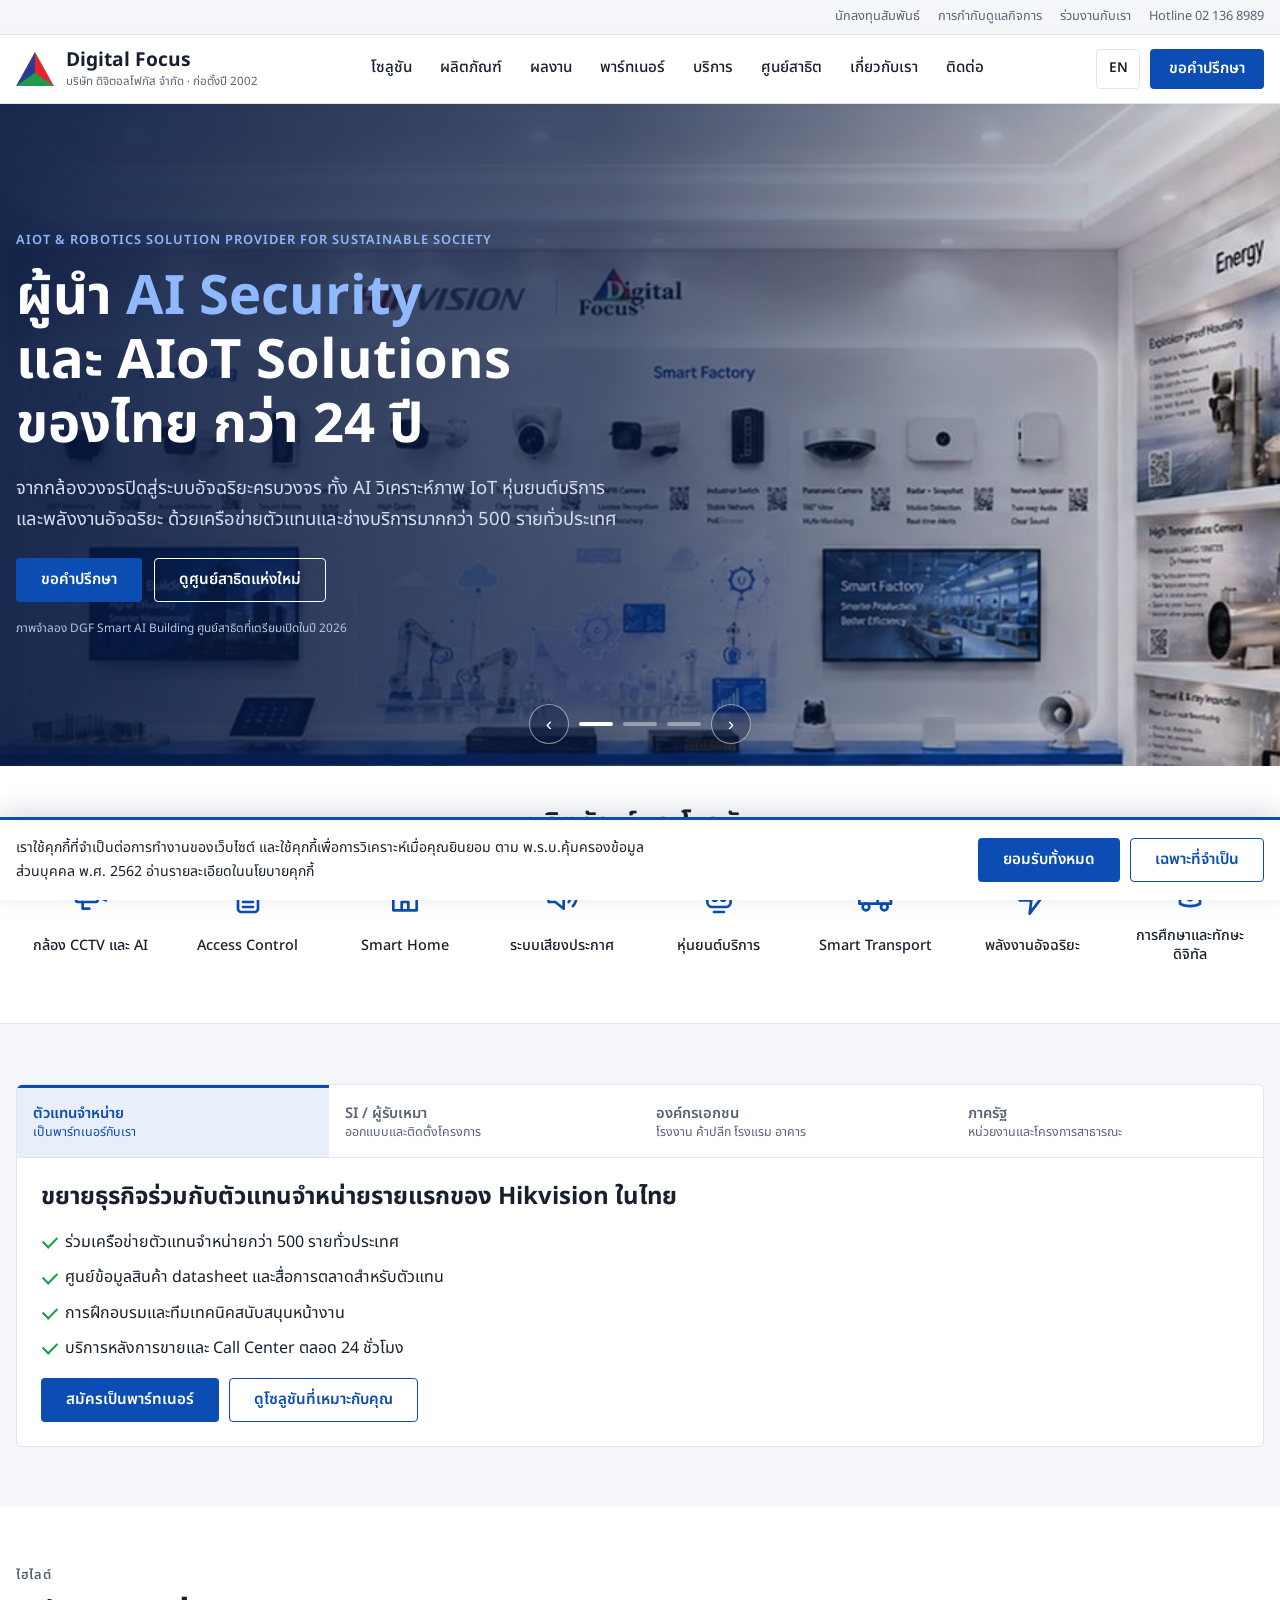
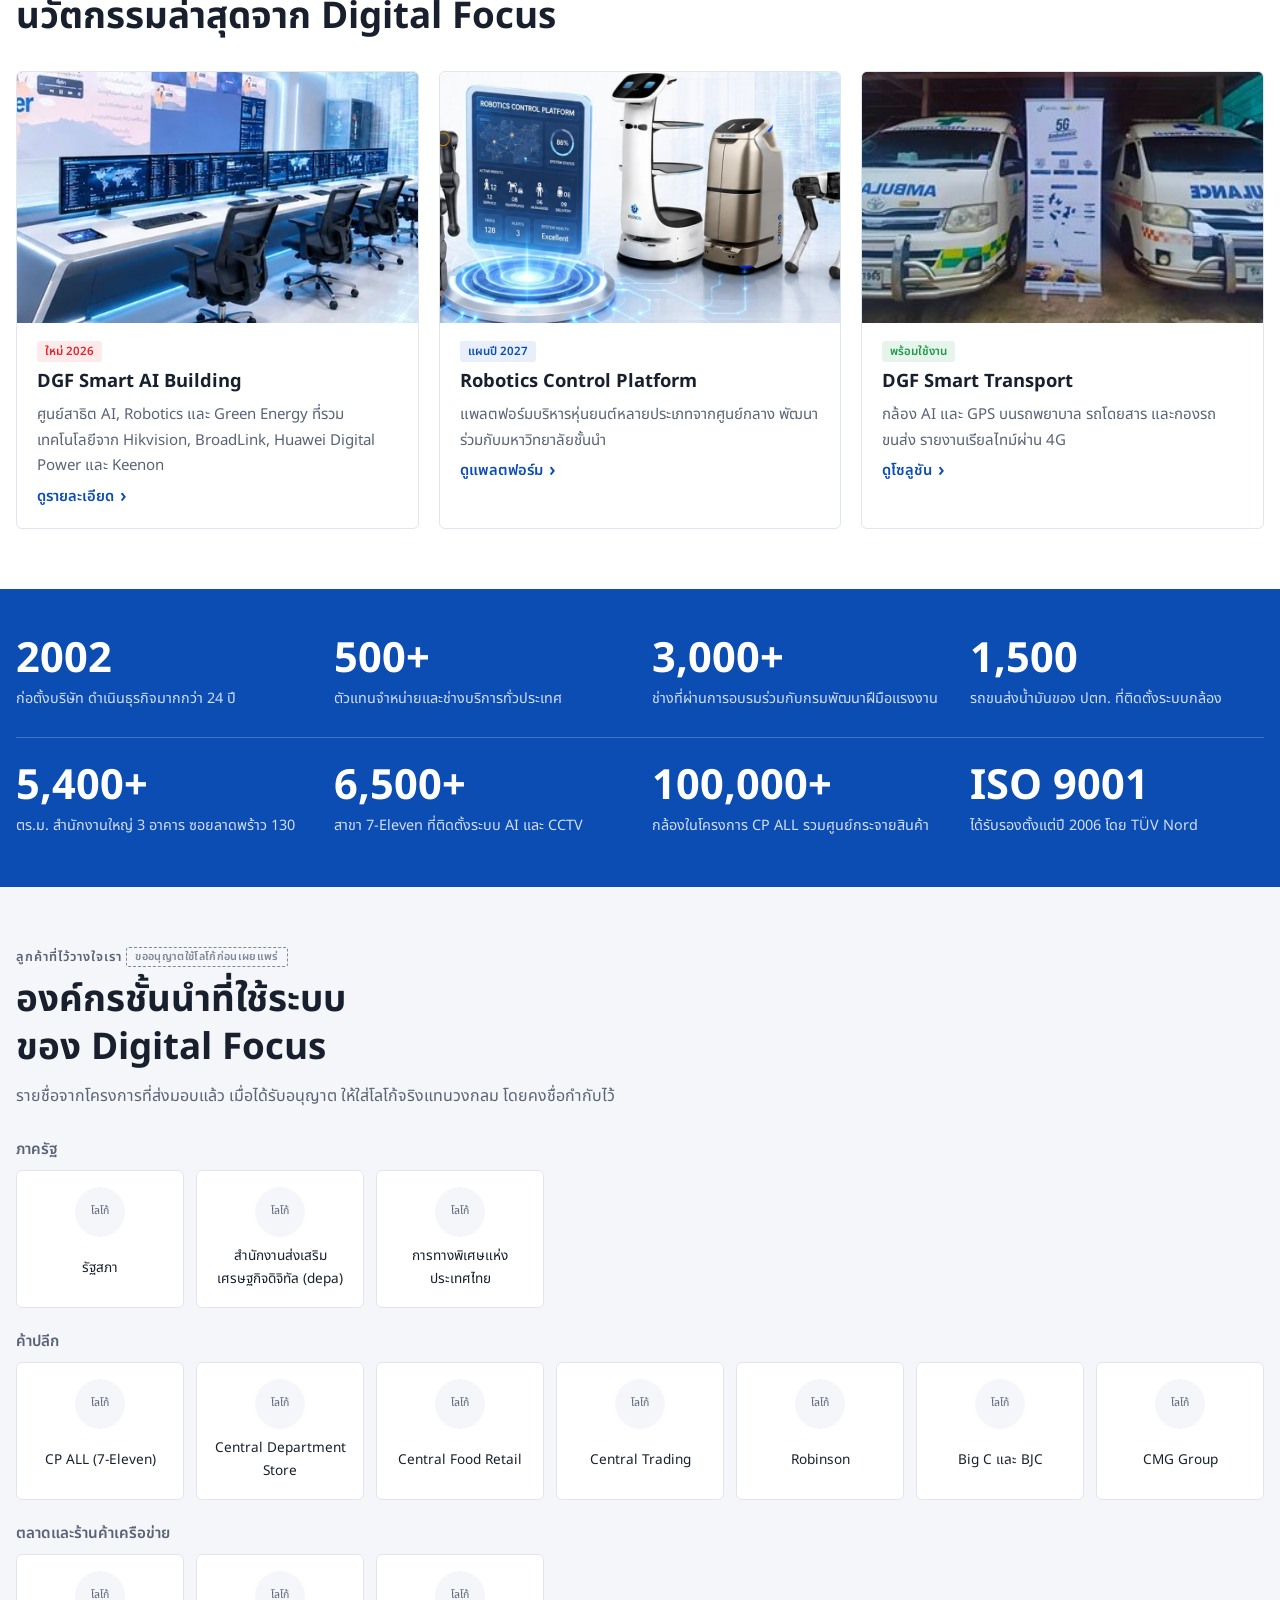
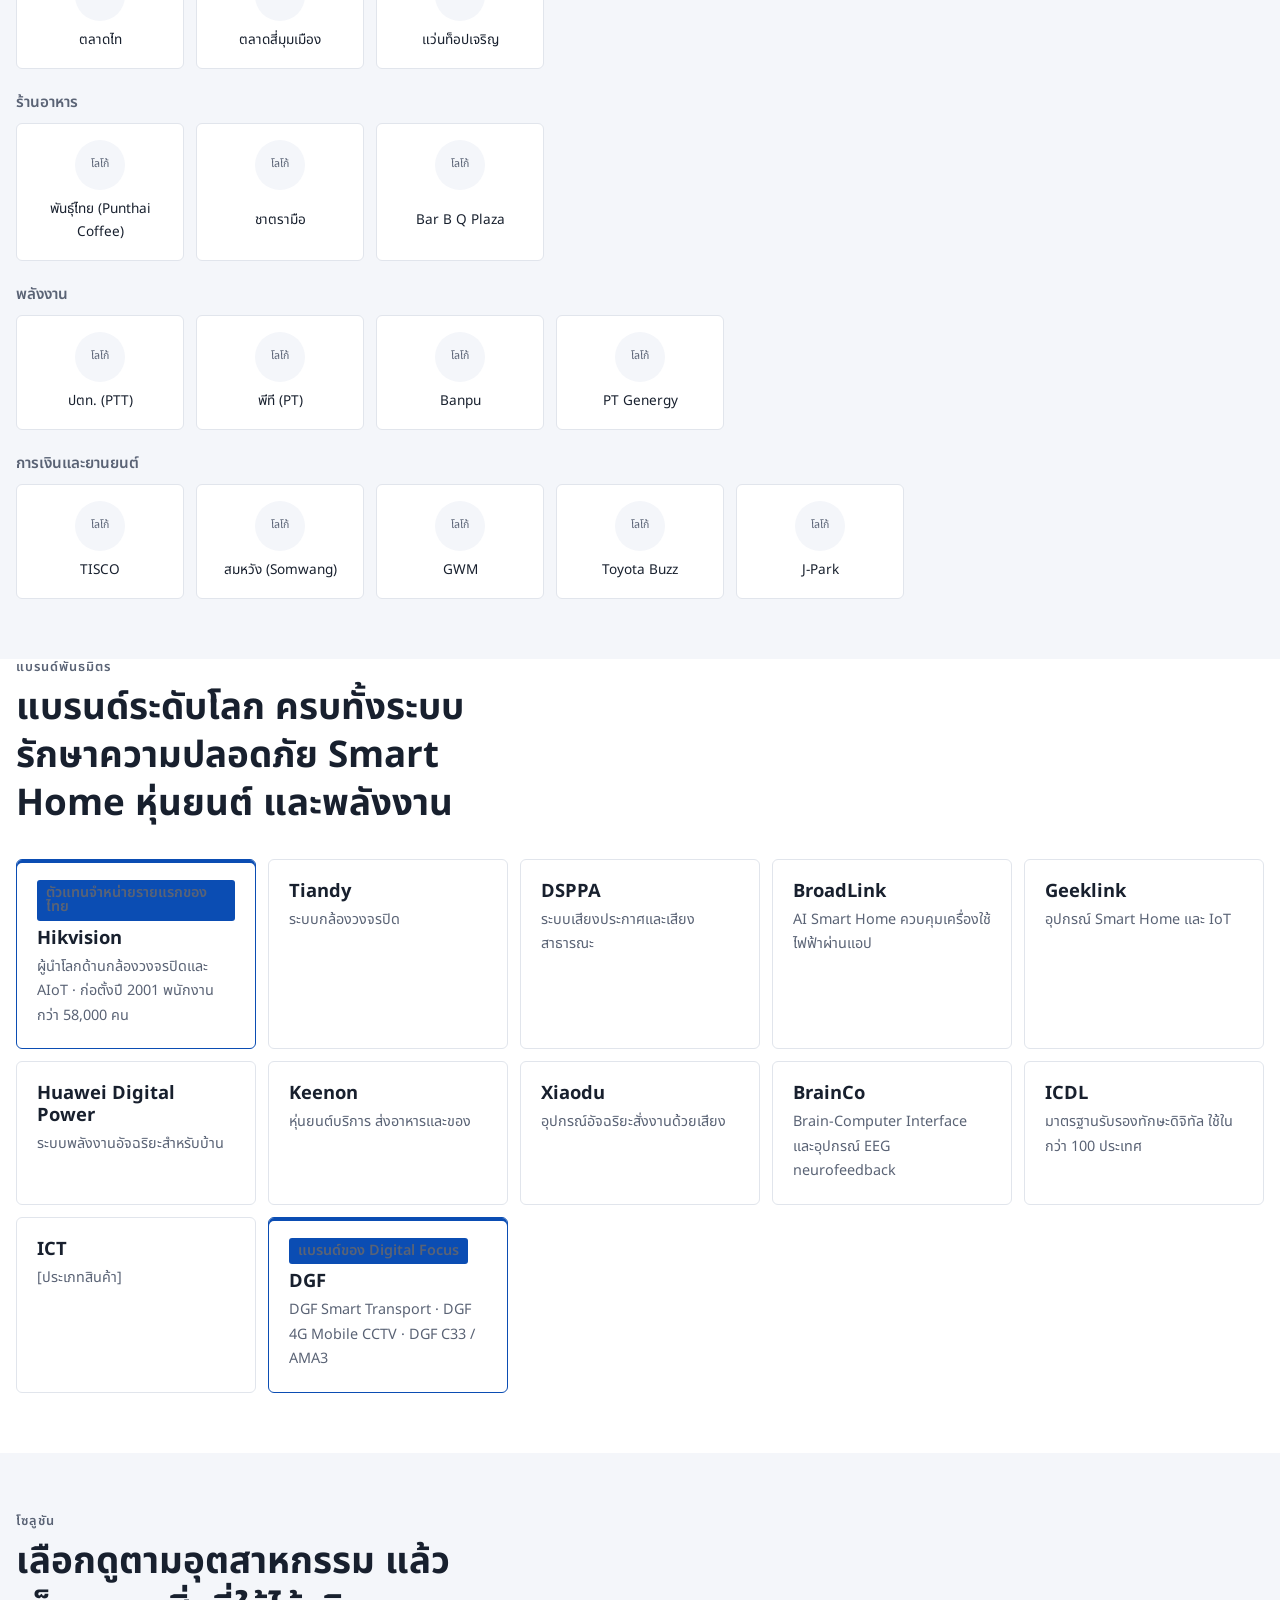
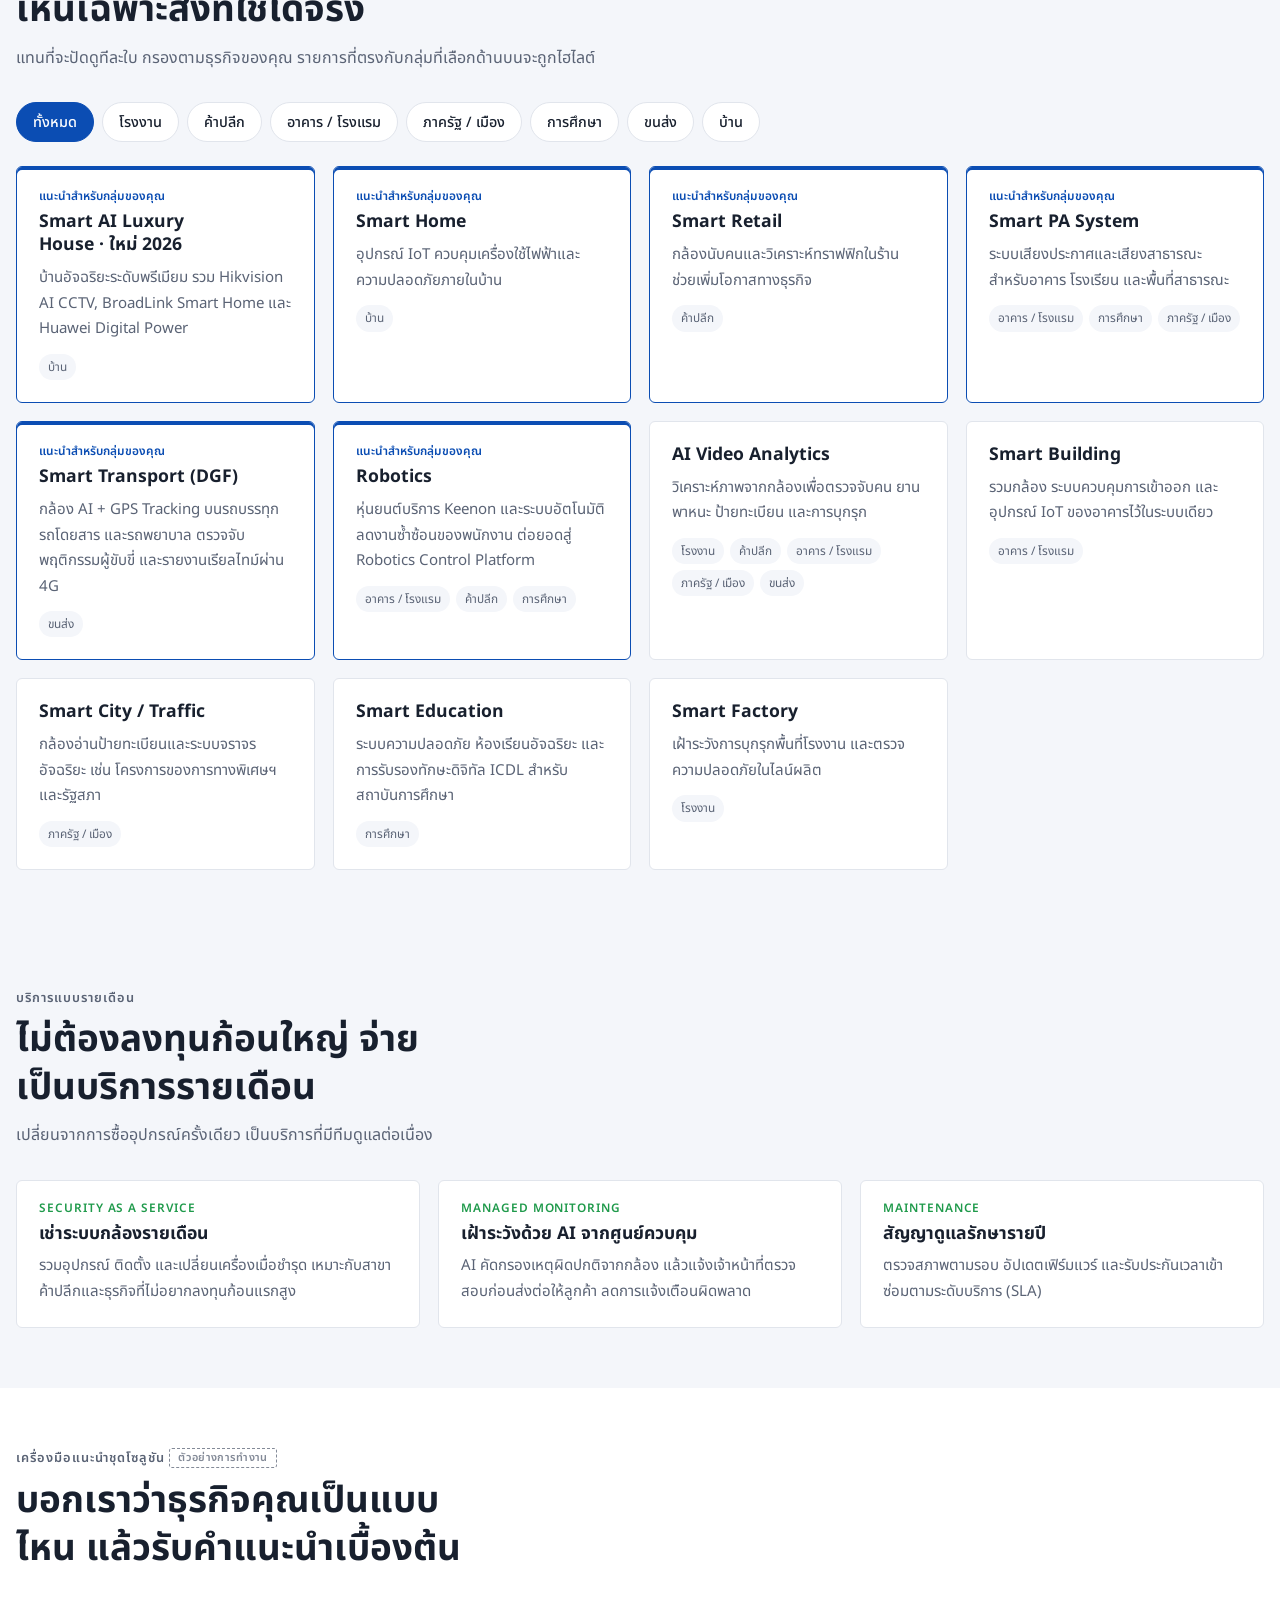
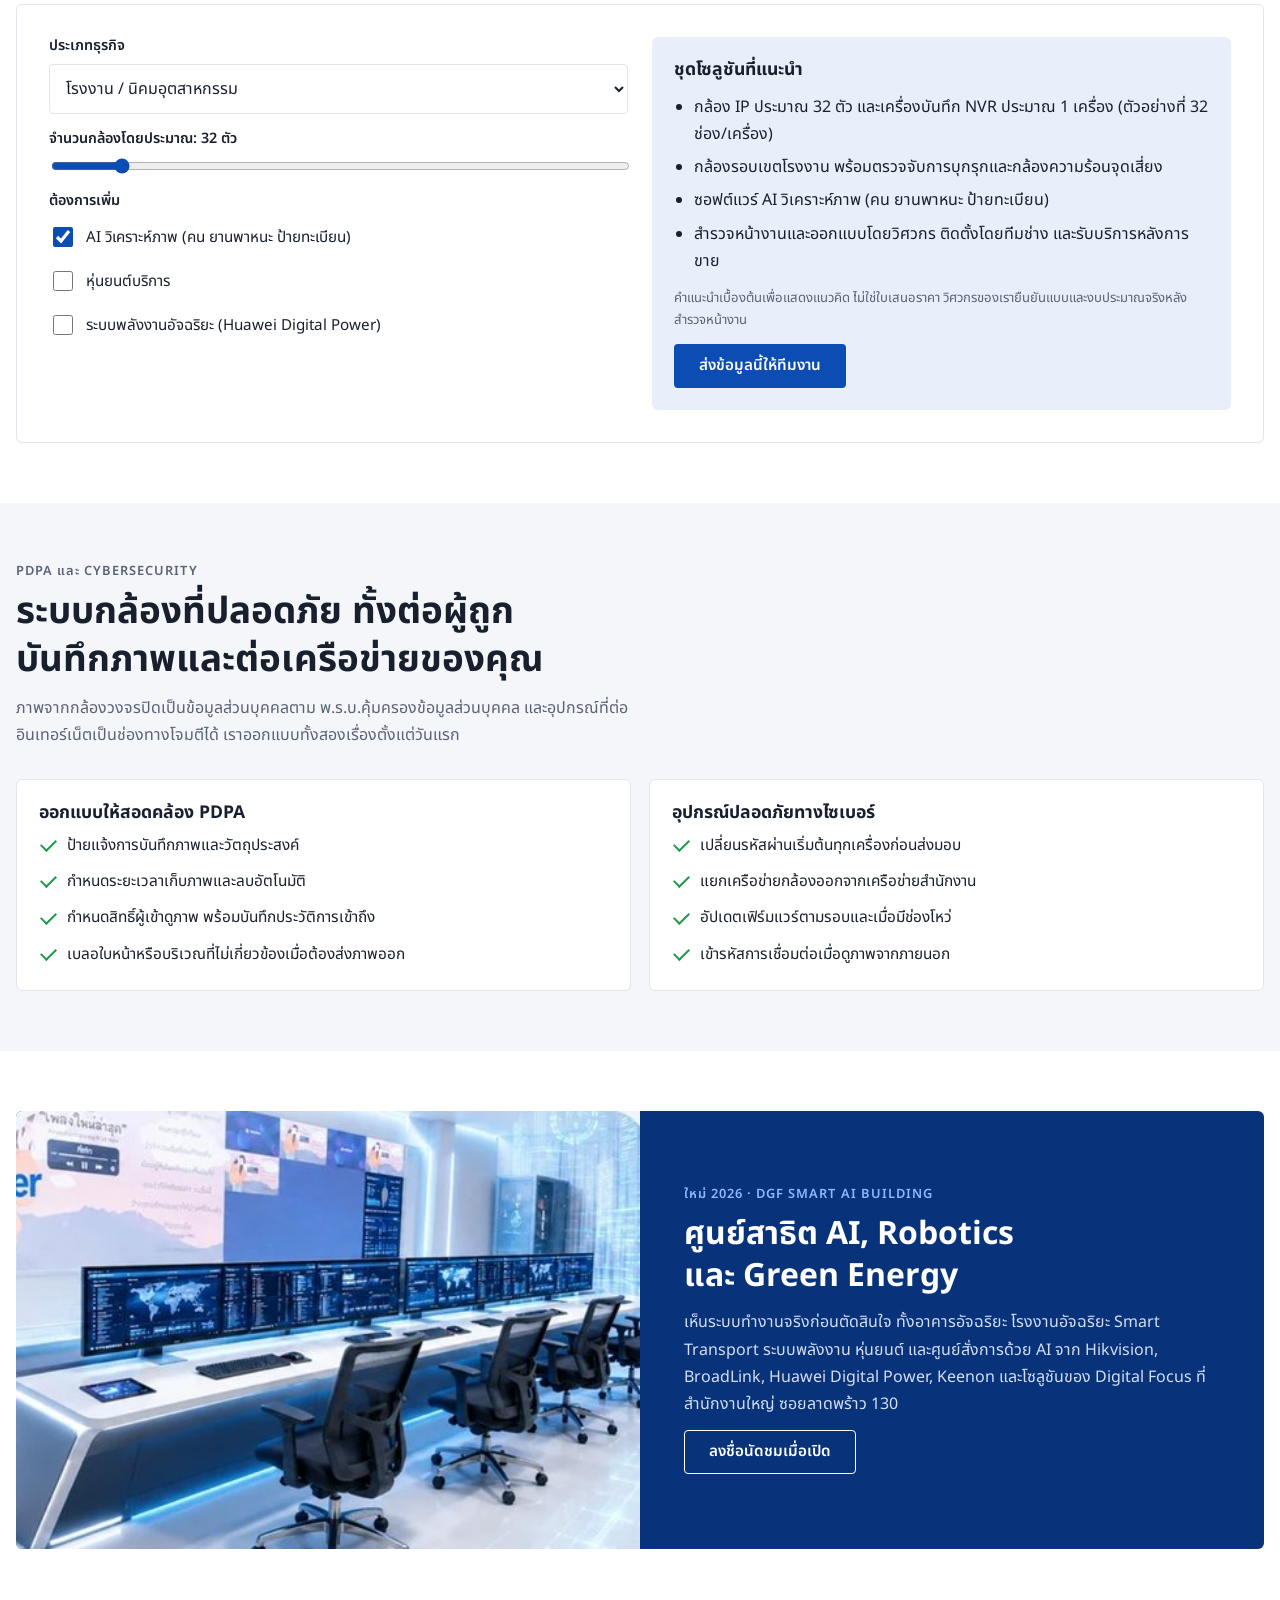
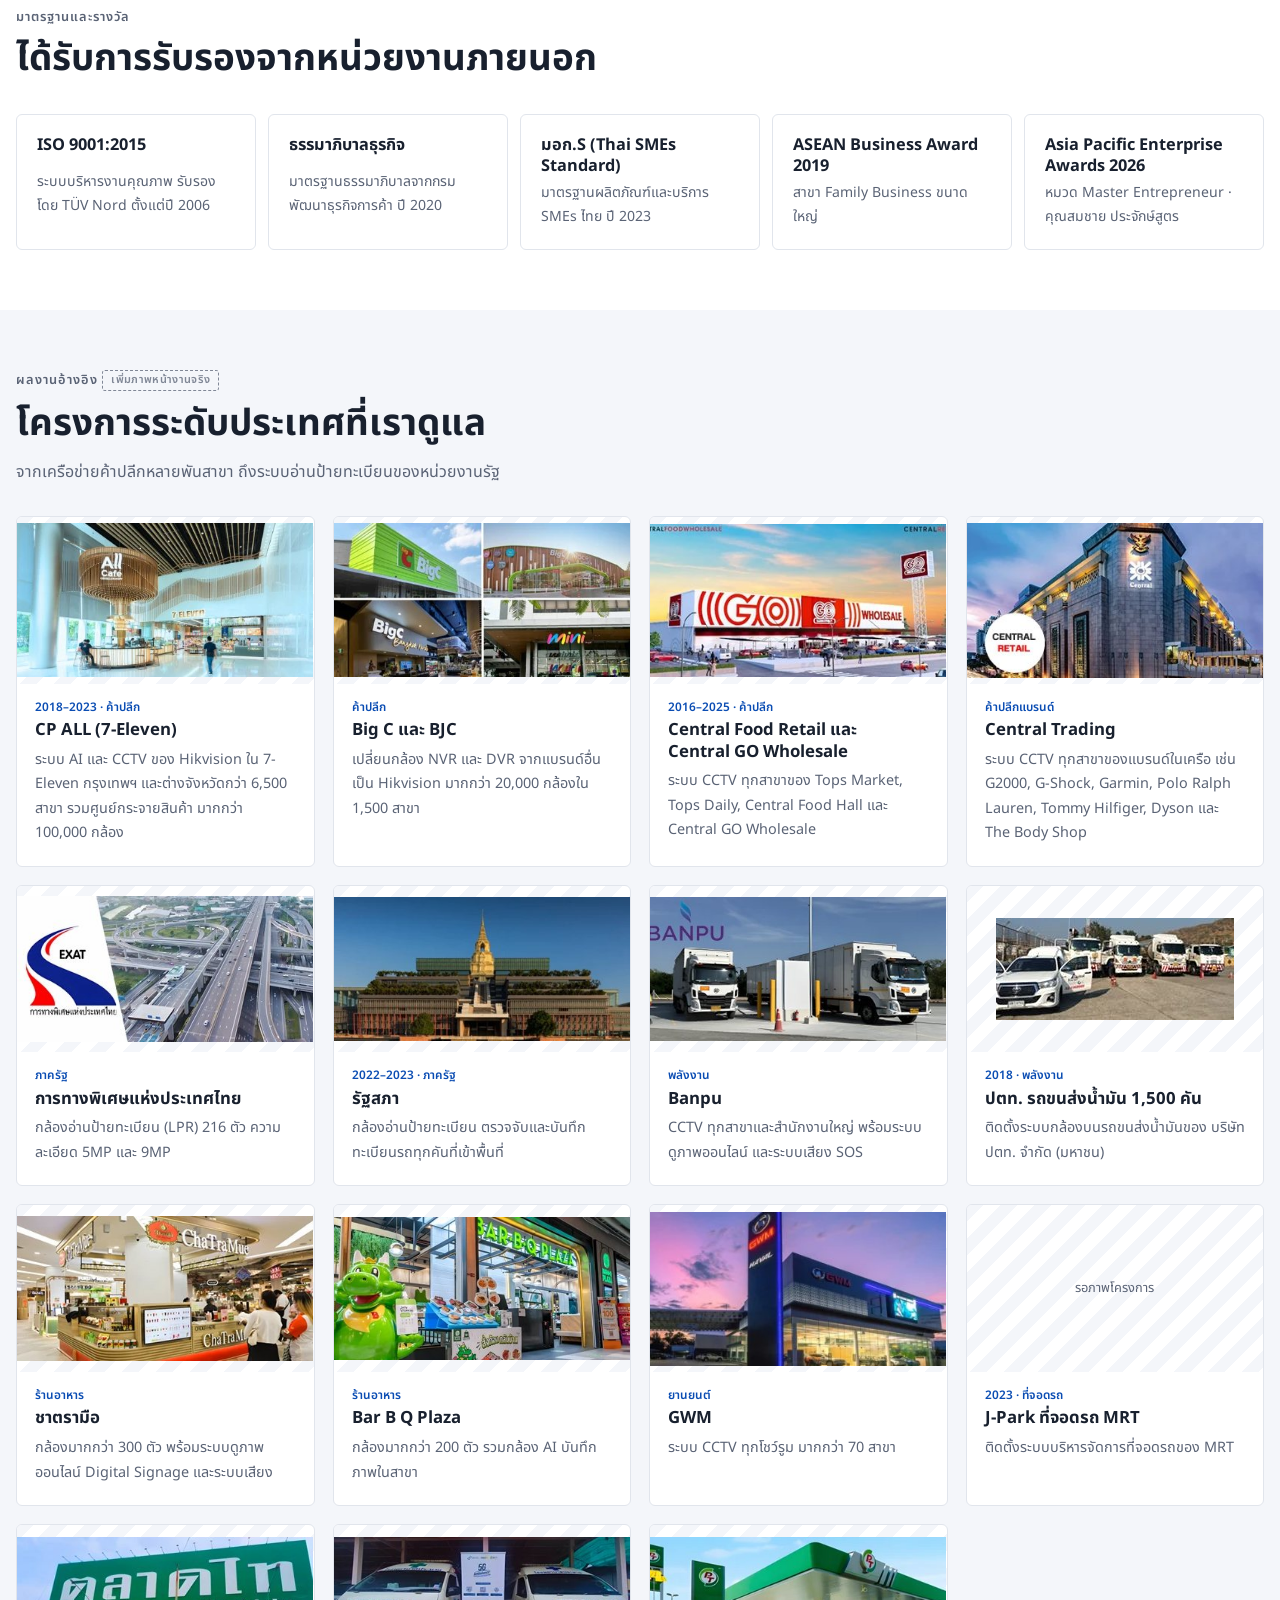
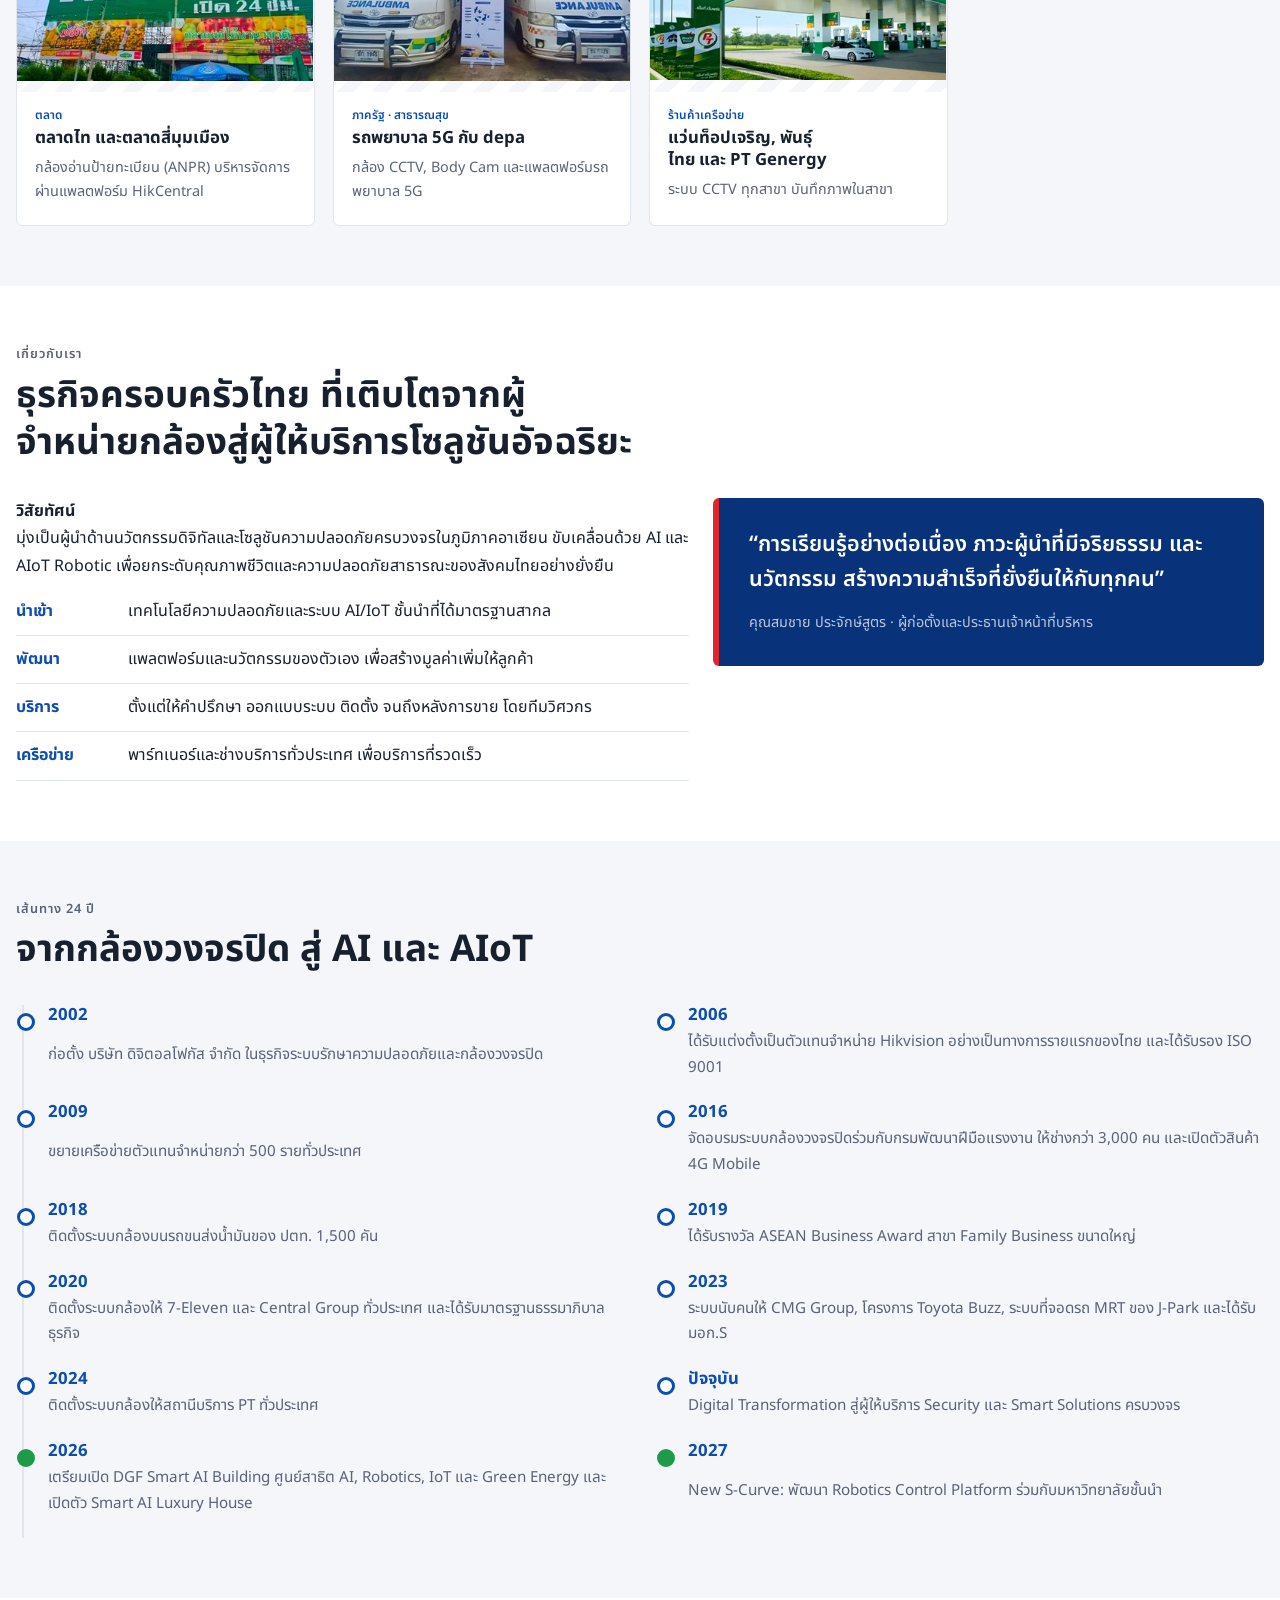
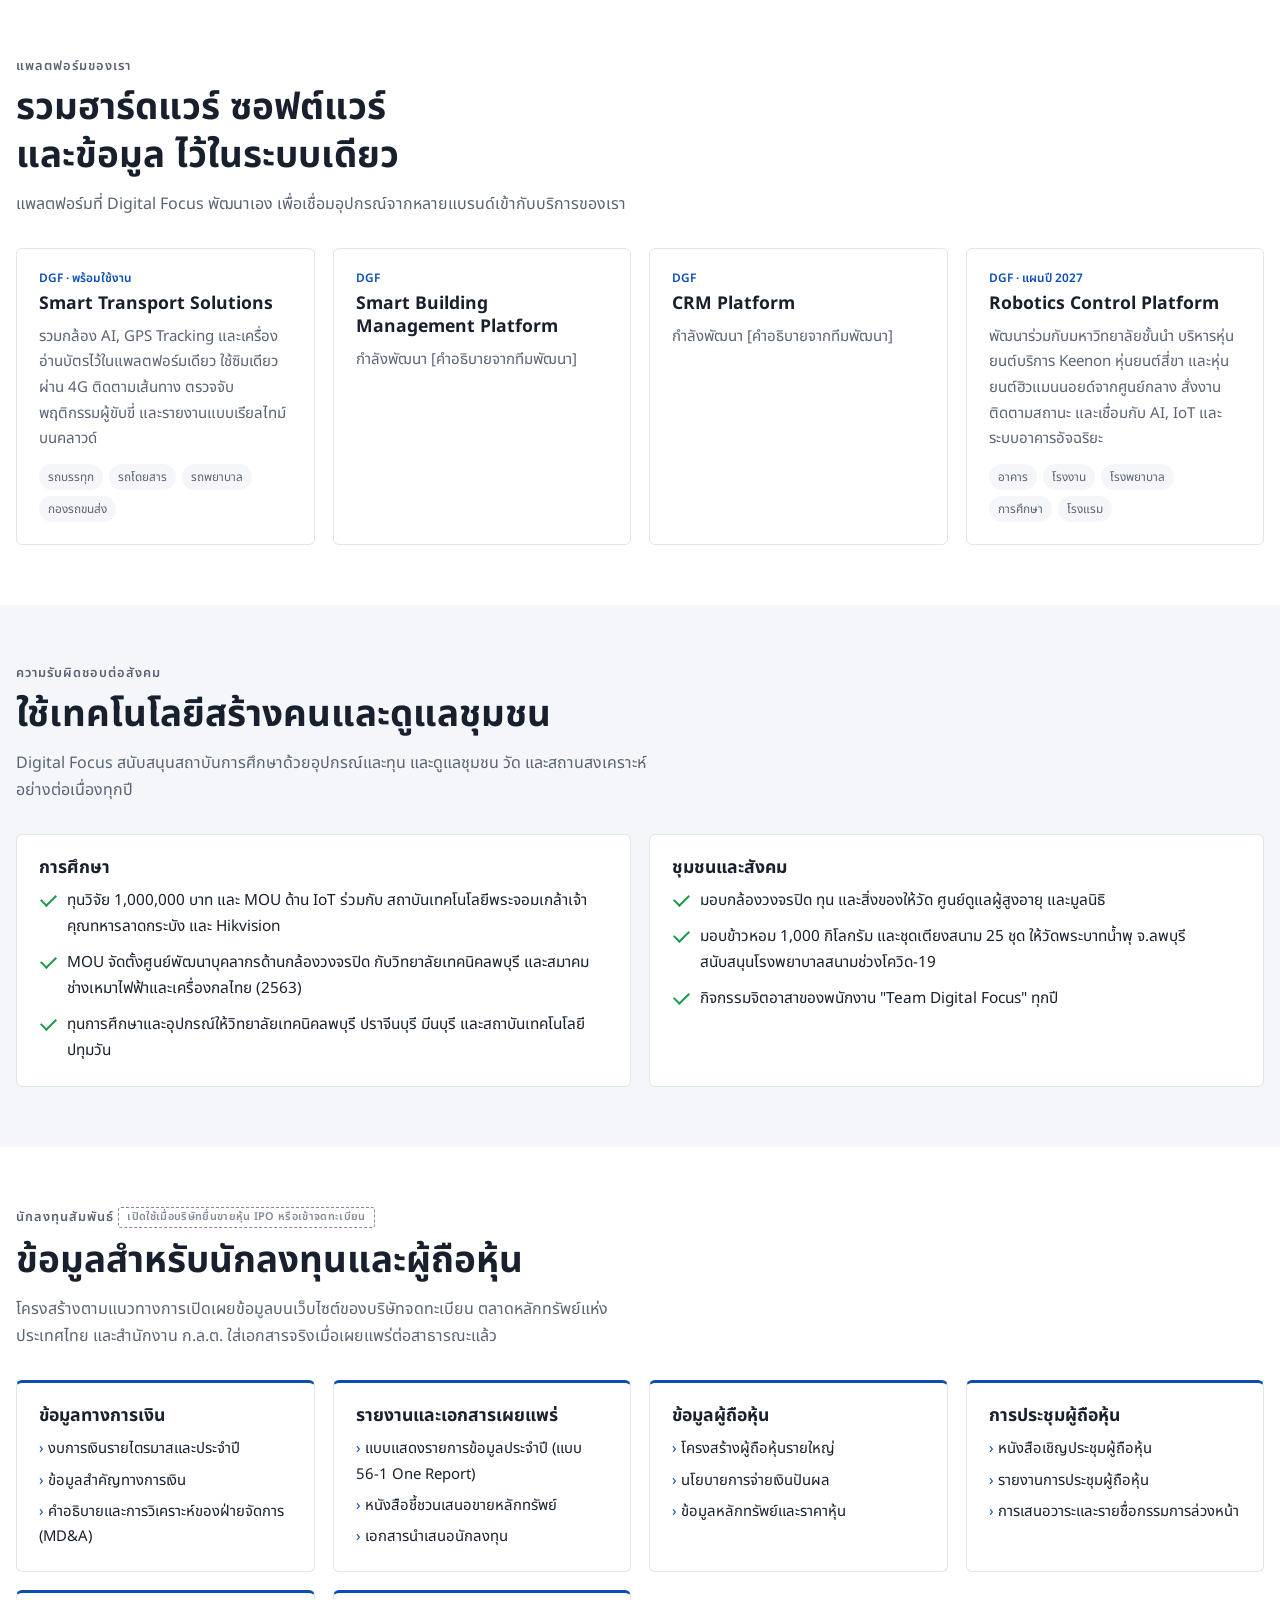
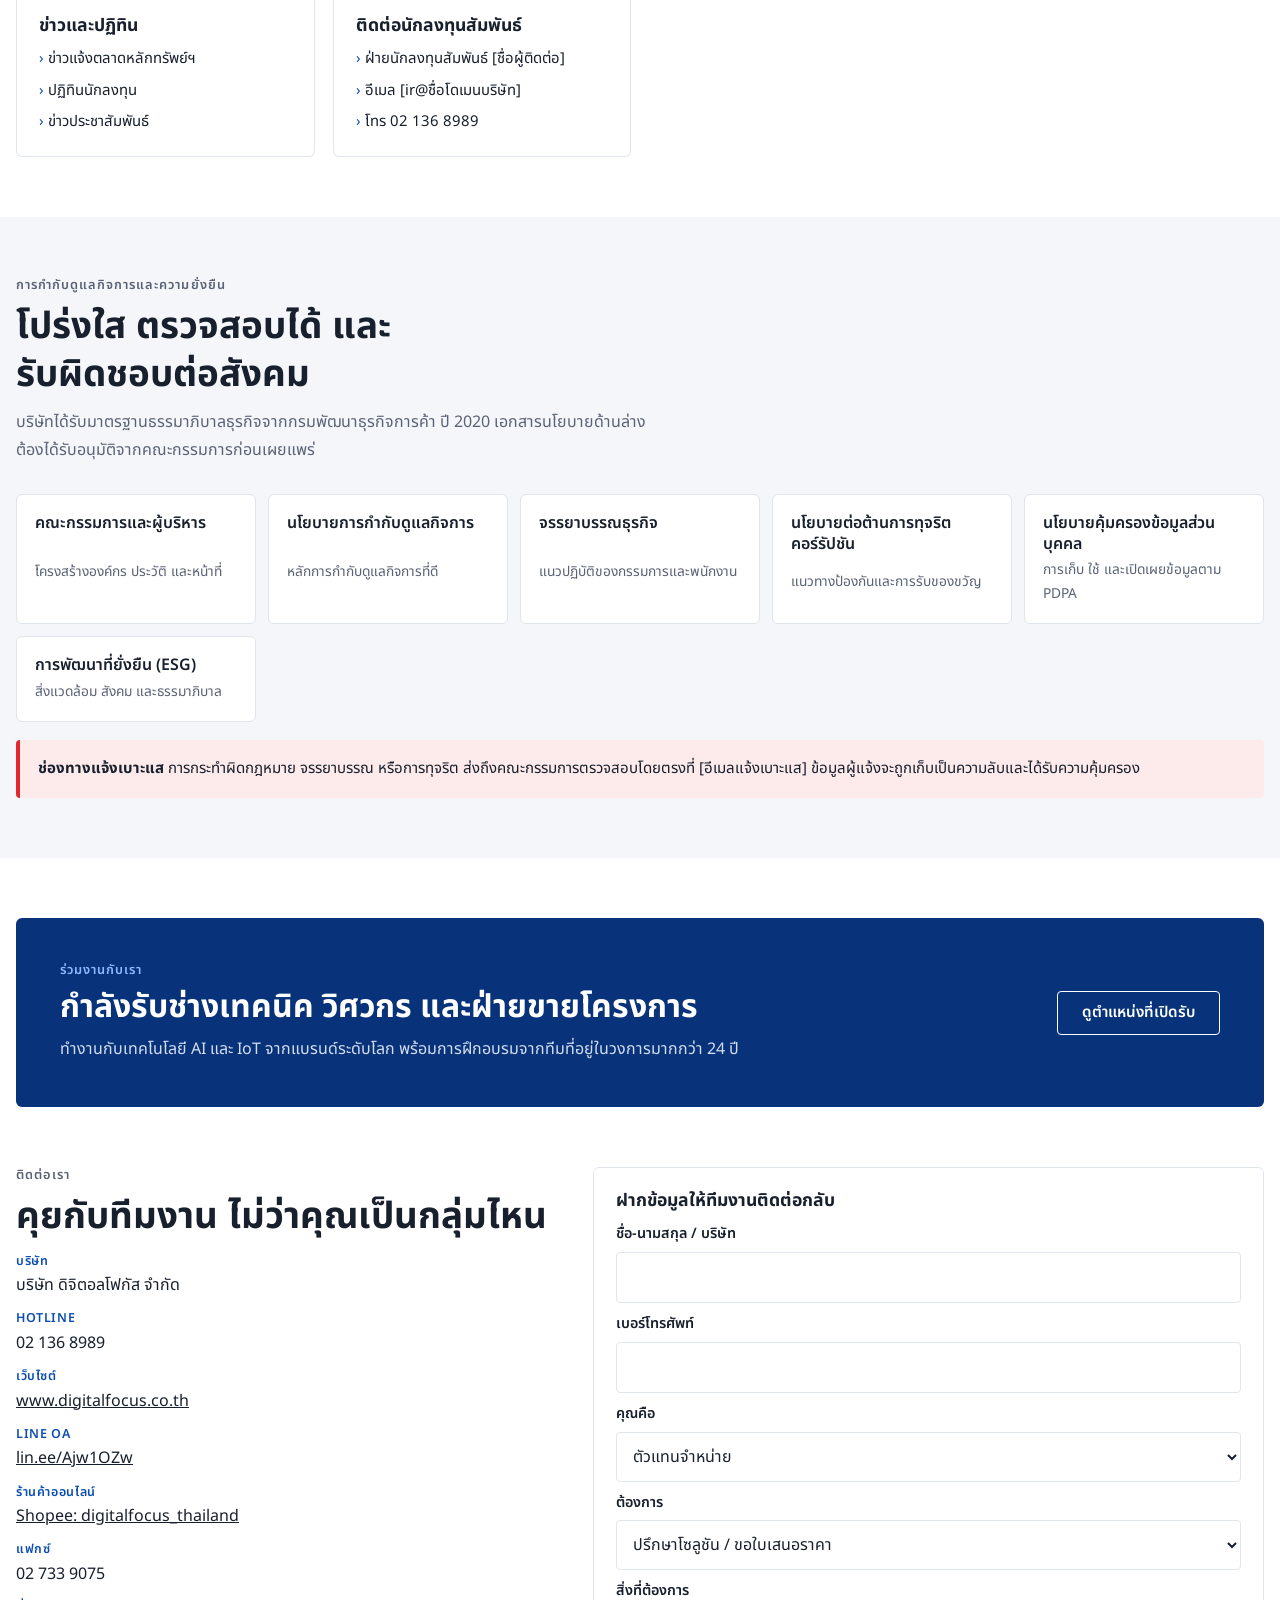
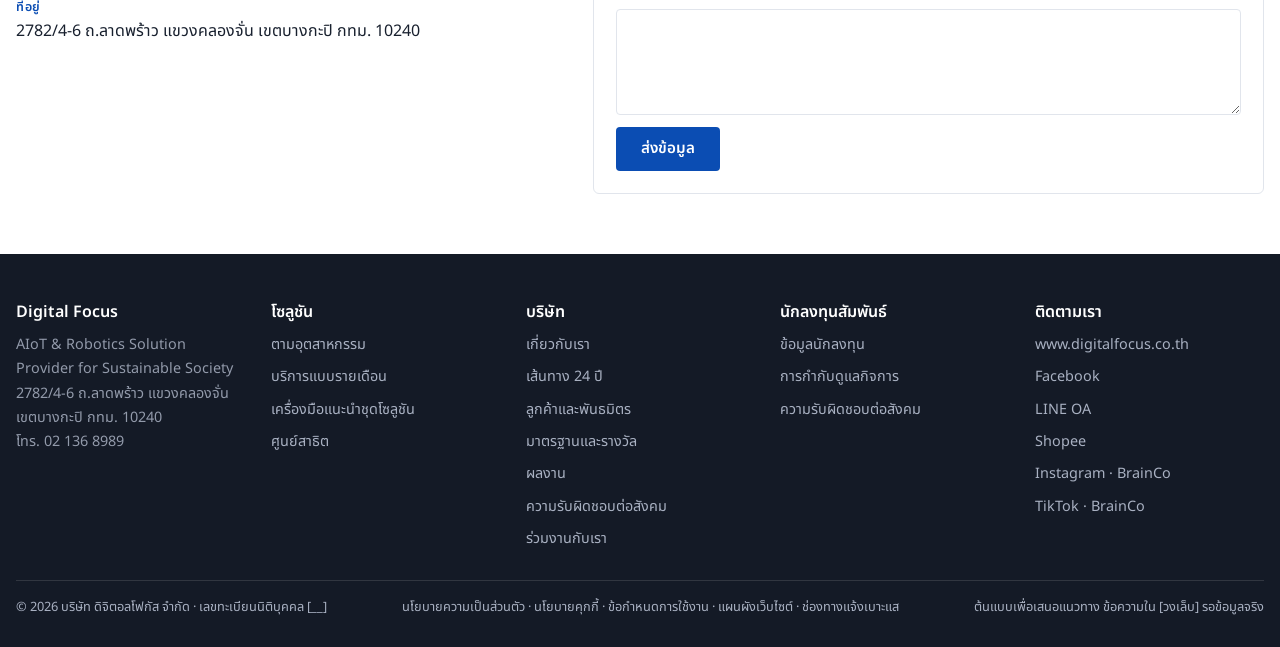
==== commit 2d90caeb: "Restyle prototype in company colors with IR and governance sections Move both language pages to a wh" ====
--- a/digitalfocus-prototype/index.html
+++ b/digitalfocus-prototype/index.html
@@ -7,256 +7,297 @@
 <meta name="claude:viewport-fit-sides" content="cover">
 <link rel="preconnect" href="https://fonts.googleapis.com">
 <link rel="preconnect" href="https://fonts.gstatic.com" crossorigin>
-<link href="https://fonts.googleapis.com/css2?family=IBM+Plex+Sans+Thai:wght@400;500;600;700&display=swap" rel="stylesheet">
+<link href="https://fonts.googleapis.com/css2?family=Noto+Sans+Thai:wght@400;500;600;700&family=Noto+Sans:wght@400;500;600;700&display=swap" rel="stylesheet">
 <style>
-/* Layout: corporate industrial-tech look modelled on large engineering-company sites: deep-navy header and full-bleed photo hero, a teal-green accent used sparingly, flat image-led cards with arrow links, alternating white / light-sand sections, and a dense dark footer. */
+/* Layout: security-manufacturer corporate site. White header with utility bar, full-width banner carousel, icon row of product categories, image-led industry and project cards, investor relations and governance blocks, dark footer with legal links. Palette from the Digital Focus logo and company profile: royal blue primary, green and red as small accents only. */
 :root{
-  --bg:#ffffff; --surface:#f3f3f0; --card:#ffffff; --ink:#000028; --muted:#4f4f6a; --line:#dcdce2;
-  --deep:#000028; --deep-2:#0b0b40; --on-deep:#ffffff; --on-deep-muted:#b9b9c9;
-  --hl:#00807f; --hl-soft:#e3f3f2; --grad:linear-gradient(90deg,#00ffb9 0%,#00e6dc 100%); --on-grad:#000028;
-  --head:'IBM Plex Sans Thai','Noto Sans Thai',system-ui,sans-serif;
-  --body:'IBM Plex Sans Thai','Noto Sans Thai',system-ui,sans-serif;
+  --bg:#ffffff; --surface:#f4f6fa; --card:#ffffff; --ink:#18202e; --muted:#5a6375; --line:#e1e5ec;
+  --blue:#0b4db3; --blue-dark:#08337a; --blue-soft:#e8effb; --green:#1f9a4b; --green-soft:#e6f4ec; --red:#e3262b; --red-soft:#fdeaea;
+  --foot:#141a26; --on-dark:#ffffff; --on-dark-muted:#a9b1c2;
+  --head:'Noto Sans Thai','Noto Sans',system-ui,sans-serif;
+  --body:'Noto Sans Thai','Noto Sans',system-ui,sans-serif;
 }
 @media (prefers-color-scheme: dark){:root:not([data-theme="light"]){
-  --bg:#000028; --surface:#0b0b40; --card:#12124c; --ink:#ffffff; --muted:#b9b9c9; --line:#26265e;
-  --deep:#000018; --deep-2:#0b0b40; --hl:#00ffb9; --hl-soft:#0d3a4a; color-scheme:dark}}
+  --bg:#0d1320; --surface:#131b2b; --card:#182235; --ink:#eef1f7; --muted:#a7b0c2; --line:#253049;
+  --blue:#5b93f0; --blue-dark:#0a2a63; --blue-soft:#17284a; --green:#4cc27a; --green-soft:#14301f; --red:#ff6b6e; --red-soft:#3a1a1f;
+  --foot:#090d16; color-scheme:dark}}
 :root[data-theme="dark"]{
-  --bg:#000028; --surface:#0b0b40; --card:#12124c; --ink:#ffffff; --muted:#b9b9c9; --line:#26265e;
-  --deep:#000018; --deep-2:#0b0b40; --hl:#00ffb9; --hl-soft:#0d3a4a; color-scheme:dark}
+  --bg:#0d1320; --surface:#131b2b; --card:#182235; --ink:#eef1f7; --muted:#a7b0c2; --line:#253049;
+  --blue:#5b93f0; --blue-dark:#0a2a63; --blue-soft:#17284a; --green:#4cc27a; --green-soft:#14301f; --red:#ff6b6e; --red-soft:#3a1a1f;
+  --foot:#090d16; color-scheme:dark}
 
 *{box-sizing:border-box}
-body{background:var(--bg);color:var(--ink);font:16px/1.65 var(--body);margin:0}
-body::before{content:"";position:fixed;inset:0 0 auto;height:env(safe-area-inset-top,0px);z-index:30;background:var(--deep)}
-h1,h2,h3{font-family:var(--head);font-weight:700;line-height:1.2;margin:0;text-wrap:balance;letter-spacing:-.01em}
+body{background:var(--bg);color:var(--ink);font:16px/1.7 var(--body);margin:0}
+body::before{content:"";position:fixed;inset:0 0 auto;height:env(safe-area-inset-top,0px);z-index:30;background:var(--card)}
+h1,h2,h3{font-family:var(--head);font-weight:700;line-height:1.3;margin:0;text-wrap:balance}
 p{margin:0}
 a{color:inherit}
 img{display:block;max-width:100%}
-.wrap{max-width:1240px;margin:0 auto;padding-inline:max(16px,env(safe-area-inset-left,0px)) max(16px,env(safe-area-inset-right,0px))}
-section{padding-block:64px}
-.eyebrow{font:600 .82rem/1.3 var(--head);letter-spacing:.06em;text-transform:uppercase;color:var(--hl)}
-.sec-head{display:grid;gap:12px;margin-bottom:32px;max-width:68ch}
-.sec-head h2{font-size:clamp(1.7rem,4.4vw,2.6rem)}
-.sec-head p{color:var(--muted);font-size:1.05rem}
-:focus-visible{outline:3px solid #00e6dc;outline-offset:2px}
-
-/* buttons and links */
-.btn{display:inline-flex;align-items:center;gap:10px;border:2px solid transparent;border-radius:4px;padding:12px 22px;font:600 .95rem/1.2 var(--head);cursor:pointer;text-decoration:none;min-height:46px}
-.btn-red{background:var(--grad);color:var(--on-grad)}
-.btn-red:hover{filter:brightness(1.06)}
-.btn-line{border-color:var(--ink);color:var(--ink);background:transparent}
-.btn-line:hover{background:var(--ink);color:var(--bg)}
-.btn-ghost{border-color:var(--on-deep);color:var(--on-deep);background:transparent}
-.btn-ghost:hover{background:var(--on-deep);color:var(--deep)}
-.more{font:600 .95rem/1.3 var(--head);color:var(--hl);text-decoration:none;display:inline-flex;gap:6px;align-items:center}
-.more::after{content:"›";font-size:1.3em;line-height:1;transition:transform .2s}
-a:hover > .more::after,.more:hover::after{transform:translateX(4px)}
-
-/* header */
-header{position:sticky;top:env(safe-area-inset-top,0px);z-index:20;background:var(--deep);color:var(--on-deep)}
+.wrap{max-width:1280px;margin:0 auto;padding-inline:max(16px,env(safe-area-inset-left,0px)) max(16px,env(safe-area-inset-right,0px))}
+section{padding-block:60px}
+.eyebrow{font:600 .8rem/1.3 var(--head);letter-spacing:.08em;text-transform:uppercase;color:var(--blue)}
+.sec-head{display:grid;gap:10px;margin-bottom:30px;max-width:70ch}
+.sec-head.center{margin-inline:auto;text-align:center;justify-items:center}
+.sec-head h2{font-size:clamp(1.6rem,4vw,2.3rem)}
+.sec-head p{color:var(--muted)}
+:focus-visible{outline:3px solid var(--blue);outline-offset:2px}
+
+/* buttons */
+.btn{display:inline-flex;align-items:center;gap:8px;border:1px solid transparent;border-radius:4px;padding:11px 24px;font:600 .95rem/1.2 var(--head);cursor:pointer;text-decoration:none;min-height:44px}
+.btn-red{background:var(--blue);color:#fff}
+.btn-red:hover{background:var(--blue-dark)}
+.btn-line{border-color:var(--blue);color:var(--blue);background:transparent}
+.btn-line:hover{background:var(--blue-soft)}
+.btn-ghost{border-color:#fff;color:#fff;background:transparent}
+.btn-ghost:hover{background:#fff;color:var(--blue-dark)}
+.more{font:600 .92rem/1.3 var(--head);color:var(--blue);text-decoration:none;display:inline-flex;gap:6px;align-items:center}
+.more::after{content:"›";font-size:1.3em;line-height:1}
+
+/* utility bar and header */
+.util{background:var(--surface);border-bottom:1px solid var(--line);font-size:.8rem;color:var(--muted)}
+.util .wrap{display:flex;justify-content:flex-end;gap:18px;min-height:34px;align-items:center;flex-wrap:wrap}
+.util a{text-decoration:none}
+.util a:hover{color:var(--blue)}
+header{position:sticky;top:env(safe-area-inset-top,0px);z-index:20;background:var(--card);border-bottom:1px solid var(--line);box-shadow:0 2px 10px rgba(16,30,60,.05)}
 .bar{display:flex;align-items:center;justify-content:space-between;gap:16px;min-height:68px}
 .brand{display:flex;align-items:center;gap:12px;text-decoration:none}
-.mark{width:32px;height:32px;border-radius:50%;background:conic-gradient(from 200deg,#2b7de0,#2f9e5b,#f1c93b,#e5321f,#2b7de0);-webkit-mask:radial-gradient(farthest-side,transparent 58%,#000 60%);mask:radial-gradient(farthest-side,transparent 58%,#000 60%)}
-.brand b{font:700 1.15rem/1 var(--head)}
-.brand small{display:block;font:400 .72rem/1.3 var(--body);color:var(--on-deep-muted)}
-nav{display:none;gap:26px;font:500 .95rem/1 var(--head)}
-nav a{text-decoration:none;color:var(--on-deep);padding-block:24px;border-bottom:2px solid transparent}
-nav a:hover{border-bottom-color:#00ffb9}
+.mark{width:38px;height:34px;flex:none}
+.brand b{font:700 1.2rem/1 var(--head);color:var(--ink)}
+.brand small{display:block;font:400 .72rem/1.3 var(--body);color:var(--muted)}
+nav{display:none;gap:4px;font:500 .95rem/1 var(--head)}
+nav a{text-decoration:none;color:var(--ink);padding:24px 12px;border-bottom:3px solid transparent}
+nav a:hover{color:var(--blue);border-bottom-color:var(--blue)}
 .hdr-cta{display:flex;gap:10px;align-items:center}
-.hdr-cta .btn{padding:8px 16px;min-height:40px}
-.icon-btn{display:inline-grid;place-content:center;text-decoration:none;appearance:none;border:1px solid rgba(255,255,255,.35);background:transparent;color:var(--on-deep);border-radius:4px;min-width:44px;min-height:40px;padding:0 10px;font:600 .85rem/1 var(--head);cursor:pointer}
+.hdr-cta .btn{padding:8px 18px;min-height:40px}
+.icon-btn{display:inline-grid;place-content:center;text-decoration:none;appearance:none;border:1px solid var(--line);background:var(--card);color:var(--ink);border-radius:4px;min-width:44px;min-height:40px;padding:0 10px;font:600 .85rem/1 var(--head);cursor:pointer}
 .menu-btn{gap:4px}
-.menu-btn i{display:block;width:18px;height:2px;background:var(--on-deep);border-radius:2px}
-@media(min-width:960px){nav{display:flex}.menu-btn{display:none}}
-.mnav{background:var(--deep-2)}
+.menu-btn i{display:block;width:18px;height:2px;background:var(--ink);border-radius:2px}
+@media(min-width:1080px){nav{display:flex}.menu-btn{display:none}}
+.mnav{background:var(--card);border-top:1px solid var(--line)}
 .mnav .wrap{display:grid;padding-block:8px 16px}
-.mnav a{text-decoration:none;padding:13px 0;border-bottom:1px solid rgba(255,255,255,.12);font:500 1rem/1.3 var(--head)}
-@media(min-width:960px){.mnav{display:none!important}}
-@media(max-width:520px){.hdr-cta .btn-red{display:none}}
-
-/* hero */
-.hero{position:relative;padding:0;background:var(--deep);color:var(--on-deep);overflow:hidden}
-.hero-img{position:absolute;inset:0;width:100%;height:100%;object-fit:cover}
-.hero-shade{position:absolute;inset:0;background:linear-gradient(90deg,rgba(0,0,40,.94) 0%,rgba(0,0,40,.78) 45%,rgba(0,0,40,.25) 100%)}
-.hero-inner{position:relative;padding-block:clamp(72px,11vw,150px) clamp(56px,8vw,110px);display:grid;gap:18px;max-width:1240px}
-.hero-inner > *{max-width:640px}
-.hero .eyebrow{color:#00ffb9}
-.hero h1{font-size:clamp(2.2rem,6.4vw,4rem);line-height:1.08}
-.hero h1 em{font-style:normal;background:var(--grad);-webkit-background-clip:text;background-clip:text;color:transparent}
-.lead{color:var(--on-deep-muted);font-size:clamp(1.02rem,2.2vw,1.2rem);max-width:58ch}
-.hero .ctas{display:flex;flex-wrap:wrap;gap:12px;margin-top:6px}
-.hero-cap{font-size:.75rem;color:var(--on-deep-muted)}
+.mnav a{text-decoration:none;padding:13px 0;border-bottom:1px solid var(--line);font:500 1rem/1.3 var(--head)}
+@media(min-width:1080px){.mnav{display:none!important}}
+@media(max-width:560px){.hdr-cta .btn-red{display:none}.util .wrap{justify-content:center}}
+
+/* hero carousel */
+.hero{position:relative;padding:0;background:var(--blue-dark);color:#fff;overflow:hidden}
+.slides{display:grid}
+.slide{grid-area:1/1;position:relative;opacity:0;visibility:hidden;transition:opacity .6s}
+.slide.on{opacity:1;visibility:visible}
+.slide img{position:absolute;inset:0;width:100%;height:100%;object-fit:cover}
+.slide::after{content:"";position:absolute;inset:0;background:linear-gradient(90deg,rgba(6,24,64,.92) 0%,rgba(6,24,64,.7) 48%,rgba(6,24,64,.1) 100%)}
+.slide .wrap{position:relative;z-index:1;padding-block:clamp(64px,10vw,130px) clamp(80px,10vw,130px);display:grid;gap:16px}
+.slide .wrap > *{max-width:620px}
+.slide .eyebrow{color:#8fb8ff}
+.slide h1,.slide h2{font-size:clamp(2rem,5.6vw,3.4rem);line-height:1.18}
+.slide h1 em,.slide h2 em{font-style:normal;color:#8fb8ff}
+.lead{color:#d4def0;font-size:clamp(1rem,2.2vw,1.15rem);max-width:56ch}
+.slide .ctas{display:flex;flex-wrap:wrap;gap:12px;margin-top:6px}
+.hero-cap{font-size:.74rem;color:#b9c6de}
+.hero-ctrl{position:absolute;z-index:2;left:0;right:0;bottom:22px;display:flex;justify-content:center;gap:10px;align-items:center}
+.dot{appearance:none;border:0;width:34px;height:4px;padding:0;background:rgba(255,255,255,.4);cursor:pointer;border-radius:2px}
+.dot[aria-current="true"]{background:#fff}
+.arrow{appearance:none;border:1px solid rgba(255,255,255,.5);background:rgba(6,24,64,.35);color:#fff;width:40px;height:40px;border-radius:50%;cursor:pointer;font-size:1.2rem;line-height:1}
+
+/* product categories */
+.cats-sec{padding-block:40px;border-bottom:1px solid var(--line)}
+.cats{display:grid;grid-template-columns:repeat(2,1fr);gap:8px}
+@media(min-width:640px){.cats{grid-template-columns:repeat(4,1fr)}}
+@media(min-width:1080px){.cats{grid-template-columns:repeat(8,1fr)}}
+.cat{display:grid;justify-items:center;gap:10px;padding:18px 8px;border-radius:6px;text-decoration:none;text-align:center;font:500 .9rem/1.3 var(--head)}
+.cat:hover{background:var(--surface);color:var(--blue)}
+.cat svg{width:40px;height:40px;stroke:var(--blue);fill:none;stroke-width:1.6;stroke-linecap:round;stroke-linejoin:round}
 
 /* audience switcher */
-.aud-sec{padding-block:0;background:var(--surface)}
-.aud{position:relative;top:-28px;background:var(--card);box-shadow:0 12px 32px rgba(0,0,40,.12);border-radius:6px;overflow:hidden;margin-bottom:8px}
+.aud-sec{background:var(--surface)}
+.aud{background:var(--card);border:1px solid var(--line);border-radius:6px;overflow:hidden}
 .tabs{display:grid;grid-template-columns:repeat(2,1fr);border-bottom:1px solid var(--line)}
-.tab{appearance:none;border:0;background:transparent;color:var(--muted);padding:16px;font:600 .92rem/1.3 var(--head);cursor:pointer;text-align:left;border-bottom:3px solid transparent;min-height:60px}
+.tab{appearance:none;border:0;background:transparent;color:var(--muted);padding:16px;font:600 .92rem/1.3 var(--head);cursor:pointer;text-align:left;border-top:3px solid transparent;min-height:60px}
 .tab small{display:block;font:400 .78rem/1.3 var(--body);margin-top:2px}
-.tab[aria-selected="true"]{color:var(--ink);border-bottom-color:#00d7c0}
+.tab[aria-selected="true"]{color:var(--blue);background:var(--blue-soft);border-top-color:var(--blue)}
 @media(min-width:760px){.tabs{grid-template-columns:repeat(4,1fr)}}
 .panel{padding:24px;display:grid;gap:16px}
-.panel h2{font-size:clamp(1.25rem,3vw,1.6rem)}
+.panel h2{font-size:clamp(1.2rem,3vw,1.5rem)}
 .panel ul{margin:0;padding:0;list-style:none;display:grid;gap:8px}
-.panel li{padding-left:22px;position:relative}
-.panel li::before{content:"";position:absolute;left:0;top:.62em;width:10px;height:3px;background:var(--grad)}
+.panel li{padding-left:24px;position:relative}
+.panel li::before{content:"";position:absolute;left:2px;top:.45em;width:12px;height:7px;border-left:2px solid var(--green);border-bottom:2px solid var(--green);transform:rotate(-45deg)}
 .panel .ctas{display:flex;flex-wrap:wrap;gap:10px}
 
-/* featured stories */
-.feature{display:grid;gap:20px}
-@media(min-width:900px){.feature{grid-template-columns:1.4fr 1fr;grid-template-rows:auto auto}.feature .fcard:first-child{grid-row:span 2}}
-.fcard{display:grid;grid-template-rows:auto 1fr;text-decoration:none;background:var(--card);border-radius:6px;overflow:hidden;min-width:0;box-shadow:0 1px 0 var(--line)}
-.fcard .ratio{aspect-ratio:16/9;max-width:100%;overflow:hidden;background:var(--surface)}
-.feature .fcard:first-child .ratio{aspect-ratio:4/3}
-.fcard img{width:100%;height:100%;object-fit:cover;transition:transform .5s}
-.fcard:hover img{transform:scale(1.03)}
-.fcard .txt{padding:20px 22px 24px;display:grid;gap:8px;align-content:start}
-.fcard h3{font-size:1.3rem}
-.fcard p{color:var(--muted)}
-.tag{font:600 .75rem/1 var(--head);letter-spacing:.06em;text-transform:uppercase;color:var(--hl)}
+/* featured */
+.feature{display:grid;gap:20px;grid-template-columns:repeat(auto-fit,minmax(280px,1fr))}
+.fcard{display:grid;grid-template-rows:auto 1fr;text-decoration:none;background:var(--card);border:1px solid var(--line);border-radius:6px;overflow:hidden;min-width:0;transition:box-shadow .2s,transform .2s}
+.fcard:hover{box-shadow:0 10px 28px rgba(16,30,60,.12);transform:translateY(-2px)}
+.fcard .ratio{aspect-ratio:16/10;max-width:100%;overflow:hidden;background:var(--surface)}
+.fcard img{width:100%;height:100%;object-fit:cover}
+.fcard .txt{padding:18px 20px 22px;display:grid;gap:8px;align-content:start}
+.fcard h3{font-size:1.15rem}
+.fcard p{color:var(--muted);font-size:.94rem}
+.tag{justify-self:start;font:600 .72rem/1 var(--head);padding:5px 8px;border-radius:3px;background:var(--blue-soft);color:var(--blue)}
+.tag.new{background:var(--red-soft);color:var(--red)}
+.tag.live{background:var(--green-soft);color:var(--green)}
 
 /* stats */
-.proof{background:var(--deep);color:var(--on-deep);padding-block:56px}
-.proof-grid{display:grid;grid-template-columns:repeat(2,1fr);gap:28px 24px}
-.proof-grid + .proof-grid{margin-top:28px;padding-top:28px;border-top:1px solid rgba(255,255,255,.14)}
+.proof{background:var(--blue);color:#fff;padding-block:48px}
+.proof-grid{display:grid;grid-template-columns:repeat(2,1fr);gap:26px 24px}
+.proof-grid + .proof-grid{margin-top:26px;padding-top:26px;border-top:1px solid rgba(255,255,255,.22)}
 .proof-grid div{display:grid;gap:4px;align-content:start}
-.proof-grid b{font:700 clamp(1.9rem,5vw,2.8rem)/1.05 var(--head);background:var(--grad);-webkit-background-clip:text;background-clip:text;color:transparent;font-variant-numeric:tabular-nums}
-.proof-grid span{font-size:.92rem;color:var(--on-deep-muted)}
+.proof-grid b{font:700 clamp(1.8rem,4.6vw,2.6rem)/1.1 var(--head);font-variant-numeric:tabular-nums}
+.proof-grid span{font-size:.9rem;color:#d4def0}
 @media(min-width:760px){.proof-grid{grid-template-columns:repeat(4,1fr)}}
 
-/* logo wall */
-.logo-groups{display:grid;gap:26px}
+/* logo wall and brands */
+.logo-groups{display:grid;gap:24px}
 .logo-group h3{font-size:.95rem;color:var(--muted);font-weight:600;margin-bottom:10px}
 .logos{display:grid;grid-template-columns:repeat(auto-fill,minmax(160px,1fr));gap:12px}
-.logo-tile{background:var(--card);box-shadow:0 1px 0 var(--line);border-radius:4px;padding:18px 14px;display:grid;gap:8px;justify-items:center;text-align:center;min-width:0}
-.logo-tile .lg{width:52px;height:52px;border-radius:50%;background:var(--surface);display:grid;place-content:center;color:var(--muted);font-size:.68rem}
+.logo-tile{background:var(--card);border:1px solid var(--line);border-radius:6px;padding:16px 12px;display:grid;gap:8px;justify-items:center;text-align:center;min-width:0}
+.logo-tile .lg{width:50px;height:50px;border-radius:50%;background:var(--surface);display:grid;place-content:center;color:var(--muted);font-size:.66rem}
 .logo-tile span{font-size:.85rem}
-
-/* brands */
 .brands{display:grid;gap:12px;grid-template-columns:repeat(auto-fill,minmax(220px,1fr))}
-.brand-card{background:var(--surface);border-radius:4px;padding:20px;display:grid;gap:6px;align-content:start;min-width:0}
+.brand-card{background:var(--card);border:1px solid var(--line);border-radius:6px;padding:20px;display:grid;gap:6px;align-content:start;min-width:0}
 .brand-card b{font:700 1.15rem/1.2 var(--head)}
 .brand-card span{color:var(--muted);font-size:.9rem}
-.brand-card.first{background:var(--hl-soft)}
-.badge{justify-self:start;font:600 .7rem/1 var(--head);background:var(--deep);color:#00ffb9;padding:6px 9px;border-radius:2px;letter-spacing:.04em}
+.brand-card.first{border-color:var(--blue);box-shadow:inset 0 3px 0 var(--blue)}
+.badge{justify-self:start;font:600 .7rem/1 var(--head);background:var(--blue);color:#fff;padding:6px 9px;border-radius:3px}
 
 /* solutions */
 .chips{display:flex;flex-wrap:wrap;gap:8px;margin-bottom:24px}
 .chip{appearance:none;border:1px solid var(--line);background:var(--card);color:var(--ink);border-radius:999px;padding:8px 16px;font:500 .9rem/1.2 var(--head);cursor:pointer;min-height:40px}
-.chip[aria-pressed="true"]{background:var(--deep);color:#fff;border-color:var(--deep)}
-.cards{display:grid;gap:20px;grid-template-columns:repeat(auto-fill,minmax(270px,1fr))}
-.card{background:var(--card);border-radius:6px;padding:22px;display:grid;gap:8px;align-content:start;min-width:0;box-shadow:0 1px 0 var(--line)}
-.card h3{font-size:1.12rem}
+.chip[aria-pressed="true"]{background:var(--blue);color:#fff;border-color:var(--blue)}
+.cards{display:grid;gap:18px;grid-template-columns:repeat(auto-fill,minmax(270px,1fr))}
+.card{background:var(--card);border:1px solid var(--line);border-radius:6px;padding:22px;display:grid;gap:8px;align-content:start;min-width:0}
+.card h3{font-size:1.1rem}
 .card p{color:var(--muted);font-size:.94rem}
 .tags{display:flex;flex-wrap:wrap;gap:6px;margin-top:4px}
 .tags span{font-size:.74rem;background:var(--surface);color:var(--muted);padding:3px 9px;border-radius:999px}
-.card.rec{box-shadow:inset 0 3px 0 #00d7c0,0 1px 0 var(--line)}
-.rec-flag{font:600 .72rem/1.2 var(--head);color:var(--hl);letter-spacing:.06em;text-transform:uppercase}
+.card.rec{border-color:var(--blue);box-shadow:inset 0 3px 0 var(--blue)}
+.rec-flag{font:600 .74rem/1.2 var(--head);color:var(--blue)}
 .card[hidden]{display:none}
 
-/* service models, pdpa, bands, certs */
-.svc{display:grid;gap:20px;grid-template-columns:repeat(auto-fit,minmax(250px,1fr))}
-.svc .card b.model{font:600 .75rem/1 var(--head);letter-spacing:.08em;color:var(--hl)}
-.two{display:grid;gap:20px}
+/* services, pdpa, bands, certs */
+.svc{display:grid;gap:18px;grid-template-columns:repeat(auto-fit,minmax(250px,1fr))}
+.svc .card b.model{font:600 .74rem/1 var(--head);letter-spacing:.08em;color:var(--green)}
+.two{display:grid;gap:18px}
 @media(min-width:800px){.two{grid-template-columns:1fr 1fr}}
 .check-list{margin:0;padding:0;list-style:none;display:grid;gap:10px}
 .check-list li{padding-left:28px;position:relative;font-size:.96rem}
-.check-list li::before{content:"";position:absolute;left:2px;top:.35em;width:14px;height:8px;border-left:3px solid var(--hl);border-bottom:3px solid var(--hl);transform:rotate(-45deg)}
-.band{background:var(--deep);color:var(--on-deep);border-radius:6px;padding:32px 24px;display:grid;gap:18px;align-items:center;overflow:hidden}
-.band p{color:var(--on-deep-muted)}
-.band .eyebrow{color:#00ffb9}
-.band-media{display:grid;gap:0;padding:0}
+.check-list li::before{content:"";position:absolute;left:2px;top:.4em;width:13px;height:7px;border-left:2px solid var(--green);border-bottom:2px solid var(--green);transform:rotate(-45deg)}
+.band{background:var(--blue-dark);color:#fff;border-radius:6px;padding:32px 24px;display:grid;gap:18px;align-items:center;overflow:hidden}
+.band p{color:#d4def0}
+.band .eyebrow{color:#8fb8ff}
+.band-media{padding:0;gap:0}
 .band-media img{width:100%;height:100%;object-fit:cover;min-height:220px}
 .band-media .band-txt{padding:32px 24px;display:grid;gap:12px;align-content:center}
 @media(min-width:860px){.band{grid-template-columns:1.4fr auto;padding:44px}.band-media{grid-template-columns:1fr 1fr;padding:0}.band-media .band-txt{padding:44px}}
 .certs{display:grid;gap:12px;grid-template-columns:repeat(auto-fit,minmax(220px,1fr))}
-.cert{background:var(--surface);border-radius:4px;padding:20px;display:grid;gap:4px}
-.cert b{font:700 1.05rem/1.3 var(--head)}
+.cert{background:var(--card);border:1px solid var(--line);border-radius:6px;padding:20px;display:grid;gap:4px}
+.cert b{font:700 1.02rem/1.3 var(--head)}
 .cert span{font-size:.88rem;color:var(--muted)}
 
 /* configurator */
-.cfg{background:var(--card);border-radius:6px;padding:24px;display:grid;gap:24px;box-shadow:0 1px 0 var(--line)}
+.cfg{background:var(--card);border:1px solid var(--line);border-radius:6px;padding:24px;display:grid;gap:24px}
 @media(min-width:860px){.cfg{grid-template-columns:1fr 1fr;padding:32px}}
 .field{display:grid;gap:8px;margin-bottom:16px}
 label,.lbl{font:600 .9rem/1.3 var(--head)}
-select,input[type=text],input[type=tel],textarea{width:100%;font:inherit;color:var(--ink);background:var(--bg);border:1px solid var(--line);border-bottom:2px solid var(--muted);border-radius:2px;padding:11px 12px;min-height:46px}
-input[type=range]{width:100%;accent-color:#00a3a0}
+select,input[type=text],input[type=tel],textarea{width:100%;font:inherit;color:var(--ink);background:var(--bg);border:1px solid var(--line);border-radius:4px;padding:11px 12px;min-height:46px}
+input[type=range]{width:100%;accent-color:var(--blue)}
 .checks{display:grid;gap:8px}
 .checks label{font:400 .95rem/1.4 var(--body);display:flex;gap:10px;align-items:center;min-height:36px}
-.checks input{width:20px;height:20px;accent-color:#00a3a0}
-.result{background:var(--surface);border-radius:4px;padding:22px;display:grid;gap:12px;align-content:start}
+.checks input{width:20px;height:20px;accent-color:var(--blue)}
+.result{background:var(--blue-soft);border-radius:6px;padding:22px;display:grid;gap:12px;align-content:start}
 .result h3{font-size:1.1rem}
 .result ul{margin:0;padding-left:20px;display:grid;gap:6px}
 .note{font-size:.82rem;color:var(--muted)}
-.demo-flag{display:inline-block;font:600 .68rem/1 var(--head);padding:4px 8px;border:1px dashed currentColor;border-radius:3px;opacity:.75;letter-spacing:.04em;text-transform:none;vertical-align:middle}
-
-/* reference projects */
-.case{background:var(--card);border-radius:6px;overflow:hidden;display:grid;grid-template-rows:auto 1fr;min-width:0;box-shadow:0 1px 0 var(--line)}
+.demo-flag{display:inline-block;font:600 .68rem/1 var(--head);padding:4px 8px;border:1px dashed currentColor;border-radius:3px;opacity:.75;letter-spacing:.03em;text-transform:none;vertical-align:middle}
+
+/* projects */
+.case{background:var(--card);border:1px solid var(--line);border-radius:6px;overflow:hidden;display:grid;grid-template-rows:auto 1fr;min-width:0}
 .case .ph{aspect-ratio:16/9;max-width:100%;overflow:hidden;background:repeating-linear-gradient(135deg,var(--surface) 0 12px,transparent 12px 24px);display:grid;place-content:center;color:var(--muted);font-size:.8rem}
 .case .ph img{width:100%;height:100%;object-fit:cover}
-.case .txt{padding:18px 20px 22px;display:grid;gap:6px;align-content:start}
-.case h3{font-size:1.08rem}
-.case p{font-size:.92rem;color:var(--muted)}
-.case .meta{font:600 .74rem/1.2 var(--head);color:var(--hl);letter-spacing:.05em;text-transform:uppercase}
+.case .txt{padding:16px 18px 20px;display:grid;gap:6px;align-content:start}
+.case h3{font-size:1.05rem}
+.case p{font-size:.9rem;color:var(--muted)}
+.case .meta{font:600 .74rem/1.2 var(--head);color:var(--blue)}
 
 /* about, timeline, platforms */
 .about{display:grid;gap:24px}
 @media(min-width:860px){.about{grid-template-columns:1.1fr .9fr;align-items:start}}
-.quote{background:var(--deep);color:var(--on-deep);border-radius:6px;padding:30px;display:grid;gap:14px}
-.quote blockquote{margin:0;font:600 clamp(1.15rem,3vw,1.45rem)/1.5 var(--head)}
-.quote cite{font-style:normal;color:#00ffb9;font-size:.9rem}
+.quote{background:var(--blue-dark);color:#fff;border-radius:6px;padding:30px;display:grid;gap:14px;border-left:6px solid var(--red)}
+.quote blockquote{margin:0;font:600 clamp(1.1rem,3vw,1.35rem)/1.6 var(--head)}
+.quote cite{font-style:normal;color:#b9c6de;font-size:.9rem}
 .facts{display:grid;gap:10px;margin:0;padding:0;list-style:none}
-.facts li{display:grid;grid-template-columns:110px 1fr;gap:12px;border-bottom:1px solid var(--line);padding-bottom:10px}
-.facts b{font-family:var(--head);color:var(--hl)}
+.facts li{display:grid;grid-template-columns:100px 1fr;gap:12px;border-bottom:1px solid var(--line);padding-bottom:10px}
+.facts b{font-family:var(--head);color:var(--blue)}
 .timeline{list-style:none;margin:0 0 0 6px;padding:0;display:grid;border-left:2px solid var(--line)}
 .timeline li{position:relative;padding:0 0 22px 24px;display:grid;gap:2px}
-.timeline li::before{content:"";position:absolute;left:-7px;top:7px;width:12px;height:12px;border-radius:50%;background:var(--bg);border:3px solid var(--ink)}
-.timeline li.now::before{background:#00d7c0;border-color:#00d7c0}
-.timeline b{font:700 1.05rem/1.3 var(--head);font-variant-numeric:tabular-nums}
+.timeline li::before{content:"";position:absolute;left:-7px;top:8px;width:12px;height:12px;border-radius:50%;background:var(--bg);border:3px solid var(--blue)}
+.timeline li.now::before{background:var(--green);border-color:var(--green)}
+.timeline b{font:700 1.05rem/1.3 var(--head);color:var(--blue);font-variant-numeric:tabular-nums}
 .timeline span{color:var(--muted);font-size:.95rem}
 @media(min-width:900px){.timeline{grid-template-columns:repeat(2,1fr);column-gap:40px}}
-.plat{display:grid;gap:20px;grid-template-columns:repeat(auto-fit,minmax(250px,1fr))}
+.plat{display:grid;gap:18px;grid-template-columns:repeat(auto-fit,minmax(250px,1fr))}
+
+/* investor relations and governance */
+.ir{display:grid;gap:18px;grid-template-columns:repeat(auto-fit,minmax(240px,1fr))}
+.ir .card{border-top:3px solid var(--blue)}
+.ir .card ul{margin:0;padding:0;list-style:none;display:grid;gap:6px;font-size:.93rem}
+.ir .card li a{text-decoration:none;color:var(--ink)}
+.ir .card li a:hover{color:var(--blue)}
+.ir .card li::before{content:"› ";color:var(--blue)}
+.gov{display:grid;gap:12px;grid-template-columns:repeat(auto-fit,minmax(200px,1fr))}
+.gov > *{display:grid;gap:4px;text-decoration:none;background:var(--card);border:1px solid var(--line);border-radius:6px;padding:18px}
+.gov b{font:600 1rem/1.3 var(--head)}
+.gov span{color:var(--muted);font-size:.86rem}
+.whistle{margin-top:18px;background:var(--red-soft);border-left:4px solid var(--red);border-radius:4px;padding:16px 18px;font-size:.94rem}
 
 /* contact */
 .contact{display:grid;gap:28px}
 @media(min-width:860px){.contact{grid-template-columns:.9fr 1.1fr}}
 .info{display:grid;gap:14px;align-content:start}
-.info dt{font:600 .78rem/1 var(--head);color:var(--hl);letter-spacing:.06em;text-transform:uppercase;margin-bottom:4px}
+.info dt{font:600 .78rem/1 var(--head);color:var(--blue);letter-spacing:.05em;text-transform:uppercase;margin-bottom:4px}
 .info dd{margin:0}
 form.card{gap:12px}
-.ok{background:var(--surface);border-radius:4px;padding:12px 14px;font-size:.92rem}
+.ok{background:var(--blue-soft);border-radius:4px;padding:12px 14px;font-size:.92rem}
 
 /* section rhythm */
-#featured,#brands,#configurator,#certs,#about,#platforms,#contact{background:var(--bg)}
-#clients,#solutions,#services,#pdpa,#cases,#milestones,#csr{background:var(--surface)}
-#showroom,#careers{background:var(--bg)}
-
-/* footer */
-footer{background:var(--deep);color:var(--on-deep);padding-block:48px 28px;font-size:.92rem}
+#featured,#brands,#configurator,#certs,#about,#platforms,#contact,#showroom,#careers,#ir{background:var(--bg)}
+#clients,#solutions,#services,#pdpa,#cases,#milestones,#csr,#governance{background:var(--surface)}
+
+/* footer and cookie notice */
+footer{background:var(--foot);color:var(--on-dark);padding-block:48px 28px;font-size:.9rem}
 footer .wrap{display:grid;gap:28px}
-.fcols{display:grid;gap:26px;grid-template-columns:repeat(auto-fit,minmax(180px,1fr))}
+.fcols{display:grid;gap:26px;grid-template-columns:repeat(auto-fit,minmax(170px,1fr))}
 .fcols h4{font:600 1rem/1.3 var(--head);margin:0 0 10px}
-.fcols p{color:var(--on-deep-muted)}
+.fcols p{color:var(--on-dark-muted)}
 .fcols ul{list-style:none;margin:0;padding:0;display:grid;gap:8px}
-.fcols a{text-decoration:none;color:var(--on-deep-muted)}
-.fcols a:hover{color:#00ffb9}
-.fbottom{border-top:1px solid rgba(255,255,255,.14);padding-top:16px;color:var(--on-deep-muted);display:flex;flex-wrap:wrap;gap:8px 20px;justify-content:space-between;font-size:.82rem}
+.fcols a{text-decoration:none;color:var(--on-dark-muted)}
+.fcols a:hover{color:#fff}
+.fbottom{border-top:1px solid rgba(255,255,255,.12);padding-top:16px;color:var(--on-dark-muted);display:flex;flex-wrap:wrap;gap:8px 22px;justify-content:space-between;font-size:.8rem}
+.fbottom a{text-decoration:none}
+.fbottom a:hover{color:#fff}
+.cookie{position:fixed;z-index:40;left:0;right:0;bottom:0;background:var(--card);border-top:3px solid var(--blue);box-shadow:0 -6px 24px rgba(16,30,60,.15);padding:16px max(16px,env(safe-area-inset-right,0px)) calc(16px + env(safe-area-inset-bottom,0px)) max(16px,env(safe-area-inset-left,0px))}
+.cookie .wrap{display:flex;flex-wrap:wrap;gap:12px 20px;align-items:center;justify-content:space-between;padding:0}
+.cookie p{font-size:.88rem;max-width:80ch}
+.cookie .ctas{display:flex;gap:10px;flex-wrap:wrap}
 @media(prefers-reduced-motion:reduce){*{transition:none!important}}
 </style>
 </head>
 <body>
 
+<div class="util"><div class="wrap"><a href="#ir">นักลงทุนสัมพันธ์</a><a href="#governance">การกำกับดูแลกิจการ</a><a href="#careers">ร่วมงานกับเรา</a><a href="#contact">Hotline 02 136 8989</a></div></div>
 <header>
   <div class="wrap bar">
     <a class="brand" href="#top" aria-label="Digital Focus หน้าแรก">
-      <span class="mark" aria-hidden="true"></span>
-      <span><b>Digital Focus</b><small>ดิจิตอลโฟกัส · ก่อตั้งมากกว่า 24 ปี</small></span>
+      <svg class="mark" viewBox="0 0 40 36" aria-hidden="true"><path d="M20 0 0 36h20V22z" fill="#283c96"/><path d="M20 0l20 36H20V22z" fill="#e3262b"/><path d="M0 36h40L20 22z" fill="#1f9a4b"/></svg>
+      <span><b>Digital Focus</b><small>บริษัท ดิจิตอลโฟกัส จำกัด · ก่อตั้งปี 2002</small></span>
     </a>
     <nav aria-label="เมนูหลัก">
       <a href="#solutions">โซลูชัน</a>
+      <a href="#cats">ผลิตภัณฑ์</a>
+      <a href="#cases">ผลงาน</a>
+      <a href="#brands">พาร์ทเนอร์</a>
       <a href="#services">บริการ</a>
-      <a href="#clients">ลูกค้า</a>
-      <a href="#pdpa">PDPA</a>
       <a href="#showroom">ศูนย์สาธิต</a>
+      <a href="#about">เกี่ยวกับเรา</a>
       <a href="#contact">ติดต่อ</a>
     </nav>
     <div class="hdr-cta">
@@ -268,11 +309,14 @@
   <div class="mnav" id="mnav" hidden>
     <div class="wrap">
       <a href="#solutions">โซลูชัน</a>
-      <a href="#services">บริการแบบรายเดือน</a>
-      <a href="#clients">ลูกค้าและพันธมิตร</a>
-      <a href="#pdpa">PDPA และ Cybersecurity</a>
-      <a href="#showroom">นัดชมศูนย์สาธิต</a>
+      <a href="#cats">ผลิตภัณฑ์</a>
+      <a href="#cases">ผลงาน</a>
+      <a href="#brands">พาร์ทเนอร์</a>
+      <a href="#services">บริการ</a>
+      <a href="#showroom">ศูนย์สาธิต</a>
       <a href="#about">เกี่ยวกับเรา</a>
+      <a href="#ir">นักลงทุนสัมพันธ์</a>
+      <a href="#governance">การกำกับดูแลกิจการ</a>
       <a href="#careers">ร่วมงานกับเรา</a>
       <a href="#contact">ติดต่อ</a>
     </div>
@@ -280,15 +324,54 @@
 </header>
 
 <main id="top">
-<section class="hero">
-  <img class="hero-img" src="img/democenter.jpg" alt="ภาพจำลองศูนย์สาธิต DGF Smart AI Building">
-  <div class="hero-shade"></div>
-  <div class="wrap hero-inner">
-    <p class="eyebrow">AIoT &amp; Robotics Solution Provider for Sustainable Society</p>
-    <h1>ผู้นำ <em>AI Security</em> และ AIoT Solutions ของไทย กว่า 24 ปี</h1>
-    <p class="lead">จากกล้องวงจรปิดสู่ระบบอัจฉริยะครบวงจร ทั้ง AI วิเคราะห์ภาพ IoT หุ่นยนต์บริการ และพลังงานอัจฉริยะ ด้วยเครือข่ายตัวแทนและช่างบริการมากกว่า 500 รายทั่วประเทศ</p>
-    <div class="ctas"><a class="btn btn-red" href="#contact">ขอคำปรึกษา</a><a class="btn btn-ghost" href="#showroom">ดูศูนย์สาธิตแห่งใหม่</a></div>
-    <p class="hero-cap">ภาพจำลอง DGF Smart AI Building ศูนย์สาธิตที่เตรียมเปิดในปี 2026</p>
+<section class="hero" aria-roledescription="carousel" aria-label="ข่าวเด่น">
+  <div class="slides">
+    <div class="slide on">
+      <img src="img/democenter.jpg" alt="ภาพจำลองศูนย์สาธิต DGF Smart AI Building">
+      <div class="wrap">
+        <p class="eyebrow">AIoT &amp; Robotics Solution Provider for Sustainable Society</p>
+        <h1>ผู้นำ <em>AI Security</em> และ AIoT Solutions ของไทย กว่า 24 ปี</h1>
+        <p class="lead">จากกล้องวงจรปิดสู่ระบบอัจฉริยะครบวงจร ทั้ง AI วิเคราะห์ภาพ IoT หุ่นยนต์บริการ และพลังงานอัจฉริยะ ด้วยเครือข่ายตัวแทนและช่างบริการมากกว่า 500 รายทั่วประเทศ</p>
+        <div class="ctas"><a class="btn btn-red" href="#contact">ขอคำปรึกษา</a><a class="btn btn-ghost" href="#showroom">ดูศูนย์สาธิตแห่งใหม่</a></div>
+        <p class="hero-cap">ภาพจำลอง DGF Smart AI Building ศูนย์สาธิตที่เตรียมเปิดในปี 2026</p>
+      </div>
+    </div>
+    <div class="slide" aria-hidden="true">
+      <img src="img/robotics.jpg" alt="ภาพจำลองหุ่นยนต์บริการ หุ่นยนต์สี่ขา และฮิวแมนนอยด์" loading="lazy">
+      <div class="wrap">
+        <p class="eyebrow">New S-Curve 2027</p>
+        <h2><em>Robotics Control Platform</em> บริหารหุ่นยนต์ทุกประเภทจากศูนย์กลาง</h2>
+        <p class="lead">พัฒนาร่วมกับมหาวิทยาลัยชั้นนำ รองรับหุ่นยนต์บริการ Keenon หุ่นยนต์สี่ขา และฮิวแมนนอยด์ เชื่อมกับ AI, IoT และระบบอาคารอัจฉริยะ</p>
+        <div class="ctas"><a class="btn btn-red" href="#platforms" tabindex="-1">ดูแพลตฟอร์ม</a></div>
+        <p class="hero-cap">ภาพจำลอง</p>
+      </div>
+    </div>
+    <div class="slide" aria-hidden="true">
+      <img src="img/cpall.jpg" alt="ร้าน 7-Eleven และ All Cafe" loading="lazy">
+      <div class="wrap">
+        <p class="eyebrow">ผลงานระดับประเทศ</p>
+        <h2>7-Eleven กว่า <em>6,500 สาขา</em> ใช้ระบบ AI และ CCTV จากเรา</h2>
+        <p class="lead">มากกว่า 100,000 กล้องในโครงการ CP ALL รวมศูนย์กระจายสินค้า พร้อมผลงานกับ Central Group, Big C, ปตท. และรัฐสภา</p>
+        <div class="ctas"><a class="btn btn-red" href="#cases" tabindex="-1">ดูผลงานทั้งหมด</a></div>
+      </div>
+    </div>
+  </div>
+  <div class="hero-ctrl"><button class="arrow" type="button" id="prev" aria-label="สไลด์ก่อนหน้า">‹</button><button class="dot" type="button" data-s="0" aria-label="ไปที่สไลด์ 1" aria-current="true"></button><button class="dot" type="button" data-s="1" aria-label="ไปที่สไลด์ 2"></button><button class="dot" type="button" data-s="2" aria-label="ไปที่สไลด์ 3"></button><button class="arrow" type="button" id="next" aria-label="สไลด์ถัดไป">›</button></div>
+</section>
+
+<section class="cats-sec" id="cats">
+  <div class="wrap">
+    <div class="sec-head center" style="margin-bottom:18px"><h2 style="font-size:clamp(1.3rem,3vw,1.7rem)">ผลิตภัณฑ์และโซลูชัน</h2></div>
+    <div class="cats">
+      <a class="cat" href="#solutions" data-ind="all"><svg viewBox="0 0 24 24" aria-hidden="true"><rect x="3" y="7" width="13" height="8" rx="1"/><path d="M16 10l5-2v6l-5-2M7 15v4h4"/></svg>กล้อง CCTV และ AI</a>
+      <a class="cat" href="#solutions" data-ind="building"><svg viewBox="0 0 24 24" aria-hidden="true"><rect x="6" y="3" width="12" height="18" rx="2"/><circle cx="12" cy="9" r="2.5"/><path d="M9 15h6M9 18h6"/></svg>Access Control</a>
+      <a class="cat" href="#solutions" data-ind="home"><svg viewBox="0 0 24 24" aria-hidden="true"><path d="M3 11l9-7 9 7M5 10v10h14V10M10 20v-5h4v5"/></svg>Smart Home</a>
+      <a class="cat" href="#solutions" data-ind="building"><svg viewBox="0 0 24 24" aria-hidden="true"><path d="M4 9h4l5-4v14l-5-4H4zM16 9a4 4 0 010 6M18.5 6.5a8 8 0 010 11"/></svg>ระบบเสียงประกาศ</a>
+      <a class="cat" href="#solutions" data-ind="all"><svg viewBox="0 0 24 24" aria-hidden="true"><rect x="5" y="8" width="14" height="10" rx="3"/><circle cx="9.5" cy="13" r="1.2"/><circle cx="14.5" cy="13" r="1.2"/><path d="M12 4v4M9 21h6"/></svg>หุ่นยนต์บริการ</a>
+      <a class="cat" href="#solutions" data-ind="transport"><svg viewBox="0 0 24 24" aria-hidden="true"><path d="M2 6h11v10H2zM13 10h4l4 4v2h-8"/><circle cx="6" cy="18" r="2"/><circle cx="17" cy="18" r="2"/></svg>Smart Transport</a>
+      <a class="cat" href="#solutions" data-ind="home"><svg viewBox="0 0 24 24" aria-hidden="true"><path d="M13 2L4 14h7l-1 8 9-12h-7z"/></svg>พลังงานอัจฉริยะ</a>
+      <a class="cat" href="#solutions" data-ind="edu"><svg viewBox="0 0 24 24" aria-hidden="true"><path d="M2 9l10-5 10 5-10 5zM6 11v5c3 2 9 2 12 0v-5"/></svg>การศึกษาและทักษะดิจิทัล</a>
+    </div>
   </div>
 </section>
 
@@ -314,9 +397,9 @@
   <div class="wrap">
     <div class="sec-head"><p class="eyebrow">ไฮไลต์</p><h2>นวัตกรรมล่าสุดจาก Digital Focus</h2></div>
     <div class="feature">
-      <a class="fcard" href="#showroom"><div class="ratio"><img src="img/command.jpg" alt="ภาพจำลองศูนย์สั่งการ AI" loading="lazy"></div><div class="txt"><span class="tag">ใหม่ 2026</span><h3>DGF Smart AI Building</h3><p>ศูนย์สาธิต AI, Robotics และ Green Energy ที่รวมเทคโนโลยีจาก Hikvision, BroadLink, Huawei Digital Power และ Keenon</p><span class="more">ดูรายละเอียด</span></div></a>
+      <a class="fcard" href="#showroom"><div class="ratio"><img src="img/command.jpg" alt="ภาพจำลองศูนย์สั่งการ AI" loading="lazy"></div><div class="txt"><span class="tag new">ใหม่ 2026</span><h3>DGF Smart AI Building</h3><p>ศูนย์สาธิต AI, Robotics และ Green Energy ที่รวมเทคโนโลยีจาก Hikvision, BroadLink, Huawei Digital Power และ Keenon</p><span class="more">ดูรายละเอียด</span></div></a>
       <a class="fcard" href="#platforms"><div class="ratio"><img src="img/robotics.jpg" alt="ภาพจำลองหุ่นยนต์บริการ หุ่นยนต์สี่ขา และฮิวแมนนอยด์" loading="lazy"></div><div class="txt"><span class="tag">แผนปี 2027</span><h3>Robotics Control Platform</h3><p>แพลตฟอร์มบริหารหุ่นยนต์หลายประเภทจากศูนย์กลาง พัฒนาร่วมกับมหาวิทยาลัยชั้นนำ</p><span class="more">ดูแพลตฟอร์ม</span></div></a>
-      <a class="fcard" href="#platforms"><div class="ratio"><img src="img/ambulance.jpg" alt="รถพยาบาล 5G ในโครงการร่วมกับ depa" loading="lazy"></div><div class="txt"><span class="tag">พร้อมใช้งาน</span><h3>DGF Smart Transport</h3><p>กล้อง AI และ GPS บนรถพยาบาล รถโดยสาร และกองรถขนส่ง รายงานเรียลไทม์ผ่าน 4G</p><span class="more">ดูโซลูชัน</span></div></a>
+      <a class="fcard" href="#platforms"><div class="ratio"><img src="img/ambulance.jpg" alt="รถพยาบาล 5G ในโครงการร่วมกับ depa" loading="lazy"></div><div class="txt"><span class="tag live">พร้อมใช้งาน</span><h3>DGF Smart Transport</h3><p>กล้อง AI และ GPS บนรถพยาบาล รถโดยสาร และกองรถขนส่ง รายงานเรียลไทม์ผ่าน 4G</p><span class="more">ดูโซลูชัน</span></div></a>
     </div>
   </div>
 </section>
@@ -647,6 +730,43 @@
   </div>
 </section>
 
+<section id="ir">
+  <div class="wrap">
+    <div class="sec-head">
+      <p class="eyebrow">นักลงทุนสัมพันธ์ <span class="demo-flag">เปิดใช้เมื่อบริษัทยื่นขายหุ้น IPO หรือเข้าจดทะเบียน</span></p>
+      <h2>ข้อมูลสำหรับนักลงทุนและผู้ถือหุ้น</h2>
+      <p>โครงสร้างตามแนวทางการเปิดเผยข้อมูลบนเว็บไซต์ของบริษัทจดทะเบียน ตลาดหลักทรัพย์แห่งประเทศไทย และสำนักงาน ก.ล.ต. ใส่เอกสารจริงเมื่อเผยแพร่ต่อสาธารณะแล้ว</p>
+    </div>
+    <div class="ir">
+      <div class="card"><h3>ข้อมูลทางการเงิน</h3><ul><li>งบการเงินรายไตรมาสและประจำปี</li><li>ข้อมูลสำคัญทางการเงิน</li><li>คำอธิบายและการวิเคราะห์ของฝ่ายจัดการ (MD&amp;A)</li></ul></div>
+      <div class="card"><h3>รายงานและเอกสารเผยแพร่</h3><ul><li>แบบแสดงรายการข้อมูลประจำปี (แบบ 56-1 One Report)</li><li>หนังสือชี้ชวนเสนอขายหลักทรัพย์</li><li>เอกสารนำเสนอนักลงทุน</li></ul></div>
+      <div class="card"><h3>ข้อมูลผู้ถือหุ้น</h3><ul><li>โครงสร้างผู้ถือหุ้นรายใหญ่</li><li>นโยบายการจ่ายเงินปันผล</li><li>ข้อมูลหลักทรัพย์และราคาหุ้น</li></ul></div>
+      <div class="card"><h3>การประชุมผู้ถือหุ้น</h3><ul><li>หนังสือเชิญประชุมผู้ถือหุ้น</li><li>รายงานการประชุมผู้ถือหุ้น</li><li>การเสนอวาระและรายชื่อกรรมการล่วงหน้า</li></ul></div>
+      <div class="card"><h3>ข่าวและปฏิทิน</h3><ul><li>ข่าวแจ้งตลาดหลักทรัพย์ฯ</li><li>ปฏิทินนักลงทุน</li><li>ข่าวประชาสัมพันธ์</li></ul></div>
+      <div class="card"><h3>ติดต่อนักลงทุนสัมพันธ์</h3><ul><li>ฝ่ายนักลงทุนสัมพันธ์ [ชื่อผู้ติดต่อ]</li><li>อีเมล [ir@ชื่อโดเมนบริษัท]</li><li>โทร 02 136 8989</li></ul></div>
+    </div>
+  </div>
+</section>
+
+<section id="governance">
+  <div class="wrap">
+    <div class="sec-head">
+      <p class="eyebrow">การกำกับดูแลกิจการและความยั่งยืน</p>
+      <h2>โปร่งใส ตรวจสอบได้ และรับผิดชอบต่อสังคม</h2>
+      <p>บริษัทได้รับมาตรฐานธรรมาภิบาลธุรกิจจากกรมพัฒนาธุรกิจการค้า ปี 2020 เอกสารนโยบายด้านล่างต้องได้รับอนุมัติจากคณะกรรมการก่อนเผยแพร่</p>
+    </div>
+    <div class="gov">
+      <div><b>คณะกรรมการและผู้บริหาร</b><span>โครงสร้างองค์กร ประวัติ และหน้าที่</span></div>
+      <div><b>นโยบายการกำกับดูแลกิจการ</b><span>หลักการกำกับดูแลกิจการที่ดี</span></div>
+      <div><b>จรรยาบรรณธุรกิจ</b><span>แนวปฏิบัติของกรรมการและพนักงาน</span></div>
+      <div><b>นโยบายต่อต้านการทุจริตคอร์รัปชัน</b><span>แนวทางป้องกันและการรับของขวัญ</span></div>
+      <div><b>นโยบายคุ้มครองข้อมูลส่วนบุคคล</b><span>การเก็บ ใช้ และเปิดเผยข้อมูลตาม PDPA</span></div>
+      <div><b>การพัฒนาที่ยั่งยืน (ESG)</b><span>สิ่งแวดล้อม สังคม และธรรมาภิบาล</span></div>
+    </div>
+    <p class="whistle"><b>ช่องทางแจ้งเบาะแส</b> การกระทำผิดกฎหมาย จรรยาบรรณ หรือการทุจริต ส่งถึงคณะกรรมการตรวจสอบโดยตรงที่ [อีเมลแจ้งเบาะแส] ข้อมูลผู้แจ้งจะถูกเก็บเป็นความลับและได้รับความคุ้มครอง</p>
+  </div>
+</section>
+
 <section id="careers" style="padding-bottom:0">
   <div class="wrap">
     <div class="band">
@@ -696,6 +816,7 @@
       <div><h4>Digital Focus</h4><p style="opacity:.85">AIoT &amp; Robotics Solution Provider for Sustainable Society<br>2782/4-6 ถ.ลาดพร้าว แขวงคลองจั่น เขตบางกะปิ กทม. 10240<br>โทร. 02 136 8989</p></div>
       <div><h4>โซลูชัน</h4><ul><li><a href="#solutions">ตามอุตสาหกรรม</a></li><li><a href="#services">บริการแบบรายเดือน</a></li><li><a href="#configurator">เครื่องมือแนะนำชุดโซลูชัน</a></li><li><a href="#showroom">ศูนย์สาธิต</a></li></ul></div>
       <div><h4>บริษัท</h4><ul><li><a href="#about">เกี่ยวกับเรา</a></li><li><a href="#milestones">เส้นทาง 24 ปี</a></li><li><a href="#clients">ลูกค้าและพันธมิตร</a></li><li><a href="#certs">มาตรฐานและรางวัล</a></li><li><a href="#cases">ผลงาน</a></li><li><a href="#csr">ความรับผิดชอบต่อสังคม</a></li><li><a href="#careers">ร่วมงานกับเรา</a></li></ul></div>
+      <div><h4>นักลงทุนสัมพันธ์</h4><ul><li><a href="#ir">ข้อมูลนักลงทุน</a></li><li><a href="#governance">การกำกับดูแลกิจการ</a></li><li><a href="#csr">ความรับผิดชอบต่อสังคม</a></li></ul></div>
       <div><h4>ติดตามเรา</h4><ul>
         <li><a href="https://www.digitalfocus.co.th/" target="_blank" rel="noopener">www.digitalfocus.co.th</a></li>
         <li><a href="https://www.facebook.com/profile.php?id=61581609465585" target="_blank" rel="noopener">Facebook</a></li>
@@ -705,9 +826,11 @@
         <li><a href="https://www.tiktok.com/@brainco.by.digita" target="_blank" rel="noopener">TikTok · BrainCo</a></li>
       </ul></div>
     </div>
-    <div class="fbottom"><span>© 2026 Digital Focus Co., Ltd.</span><span>นโยบายความเป็นส่วนตัว · ข้อกำหนดการใช้งาน · นโยบายคุกกี้</span><span>ต้นแบบเพื่อเสนอแนวทาง ข้อความใน [วงเล็บ] รอข้อมูลจริง</span></div>
+    <div class="fbottom"><span>© 2026 บริษัท ดิจิตอลโฟกัส จำกัด · เลขทะเบียนนิติบุคคล [__]</span><span>นโยบายความเป็นส่วนตัว · นโยบายคุกกี้ · ข้อกำหนดการใช้งาน · แผนผังเว็บไซต์ · <a href="#governance">ช่องทางแจ้งเบาะแส</a></span><span>ต้นแบบเพื่อเสนอแนวทาง ข้อความใน [วงเล็บ] รอข้อมูลจริง</span></div>
   </div>
 </footer>
+
+<div class="cookie" id="cookie" role="region" aria-label="การตั้งค่าคุกกี้" hidden><div class="wrap"><p>เราใช้คุกกี้ที่จำเป็นต่อการทำงานของเว็บไซต์ และใช้คุกกี้เพื่อการวิเคราะห์เมื่อคุณยินยอม ตาม พ.ร.บ.คุ้มครองข้อมูลส่วนบุคคล พ.ศ. 2562 อ่านรายละเอียดในนโยบายคุกกี้</p><div class="ctas"><button class="btn btn-red" type="button" data-c="all">ยอมรับทั้งหมด</button><button class="btn btn-line" type="button" data-c="necessary">เฉพาะที่จำเป็น</button></div></div></div>
 
 <script>
 (function(){
@@ -803,6 +926,34 @@
   document.getElementById('bookDemo').addEventListener('click',function(){document.getElementById('f-req').selectedIndex=1});
 
 
+  var slides=[].slice.call(document.querySelectorAll('.slide')),dots=[].slice.call(document.querySelectorAll('.dot')),cur_s=0,timer=null;
+  function show(i){
+    cur_s=(i+slides.length)%slides.length;
+    slides.forEach(function(el,k){var on=k===cur_s;el.classList.toggle('on',on);if(on)el.removeAttribute('aria-hidden');else el.setAttribute('aria-hidden','true');
+      [].forEach.call(el.querySelectorAll('a'),function(a){if(on)a.removeAttribute('tabindex');else a.setAttribute('tabindex','-1')})});
+    dots.forEach(function(d,k){if(k===cur_s)d.setAttribute('aria-current','true');else d.removeAttribute('aria-current')});
+  }
+  function play(){stop();if(window.matchMedia&&matchMedia('(prefers-reduced-motion: reduce)').matches)return;timer=setInterval(function(){show(cur_s+1)},7000)}
+  function stop(){if(timer){clearInterval(timer);timer=null}}
+  dots.forEach(function(d){d.addEventListener('click',function(){show(+d.dataset.s);play()})});
+  document.getElementById('prev').addEventListener('click',function(){show(cur_s-1);play()});
+  document.getElementById('next').addEventListener('click',function(){show(cur_s+1);play()});
+  var heroEl=document.querySelector('.hero');
+  heroEl.addEventListener('mouseenter',stop);heroEl.addEventListener('mouseleave',play);
+  heroEl.addEventListener('focusin',stop);heroEl.addEventListener('focusout',play);
+  play();
+
+  [].forEach.call(document.querySelectorAll('.cat'),function(a){a.addEventListener('click',function(){
+    var chip=document.querySelector('.chip[data-k="'+a.dataset.ind+'"]'); if(chip) chip.click();
+  })});
+
+  var ck=document.getElementById('cookie'),saved=null;
+  try{saved=localStorage.getItem('df-cookie')}catch(e){}
+  if(!saved) ck.hidden=false;
+  ck.addEventListener('click',function(e){var b=e.target.closest('button');if(!b)return;
+    try{localStorage.setItem('df-cookie',b.dataset.c)}catch(err){}
+    ck.hidden=true;});
+
   setAud(0); cfg();
 })();
 </script>
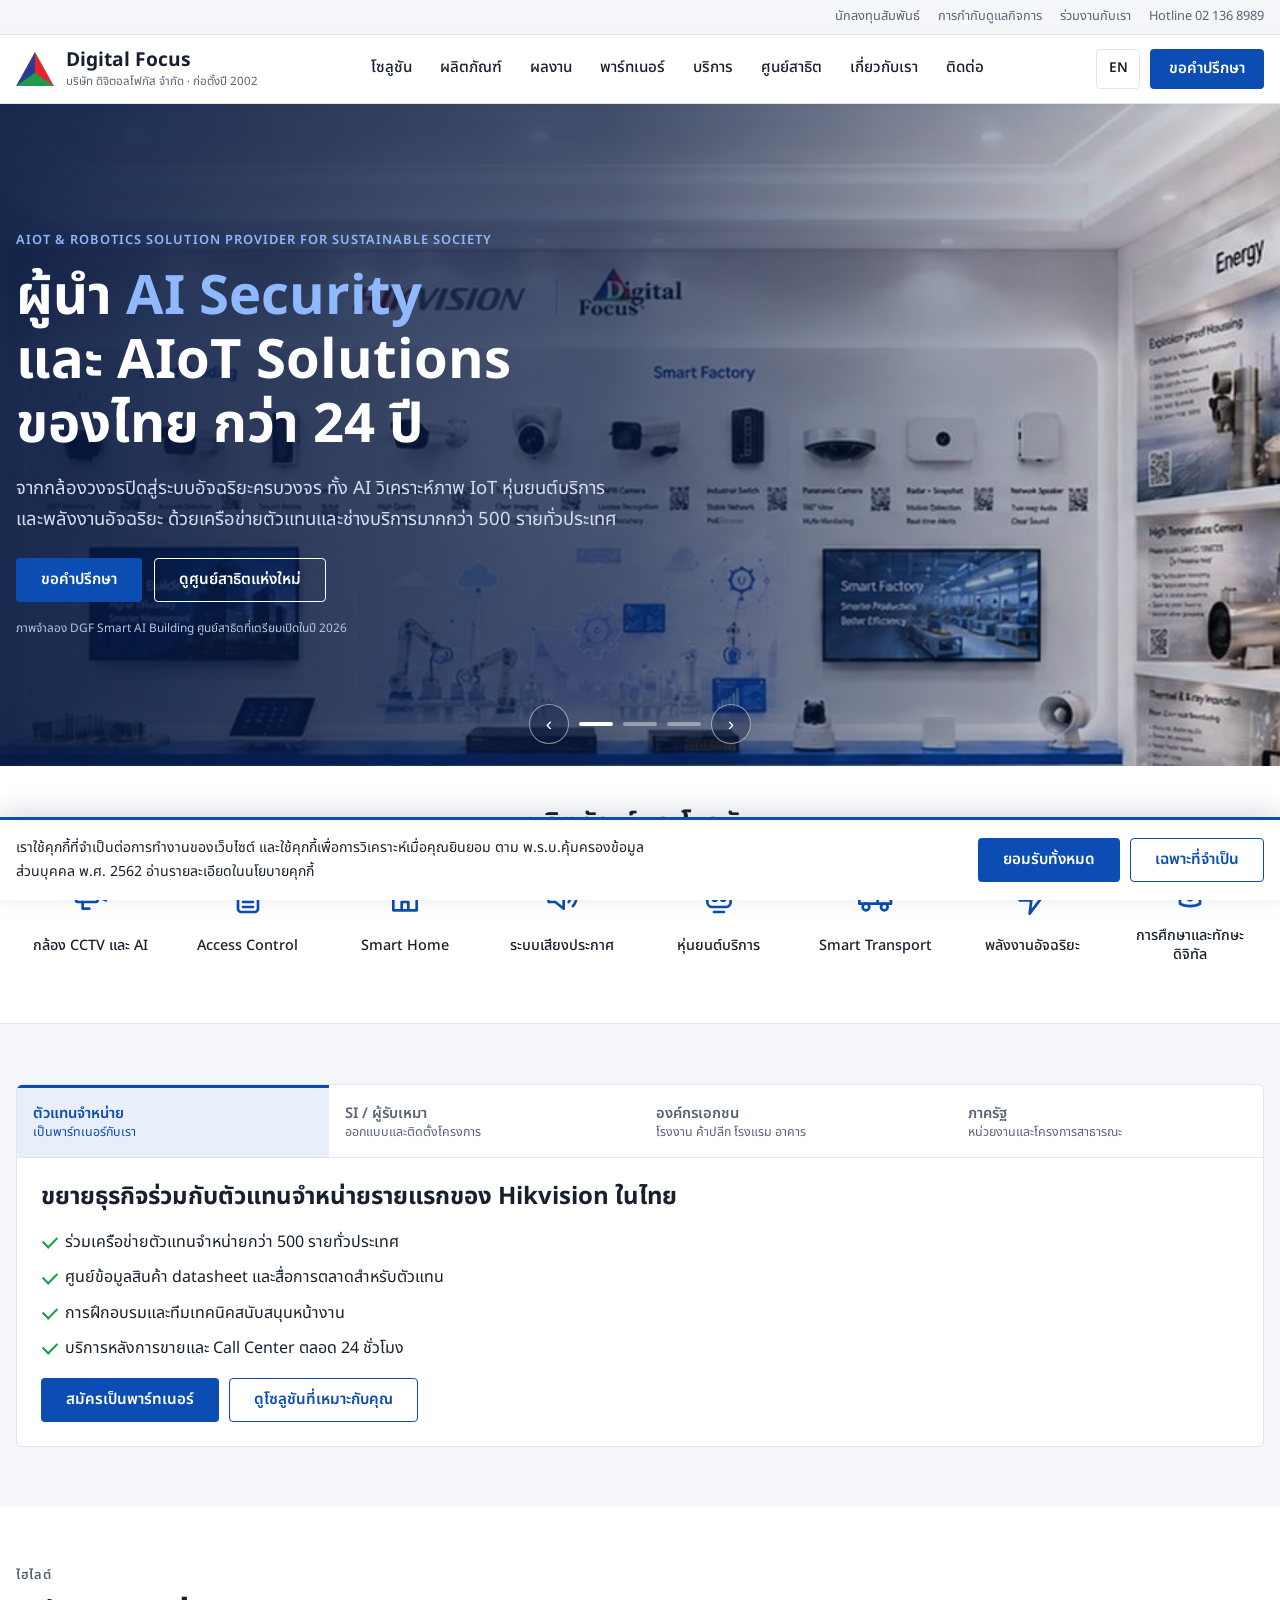
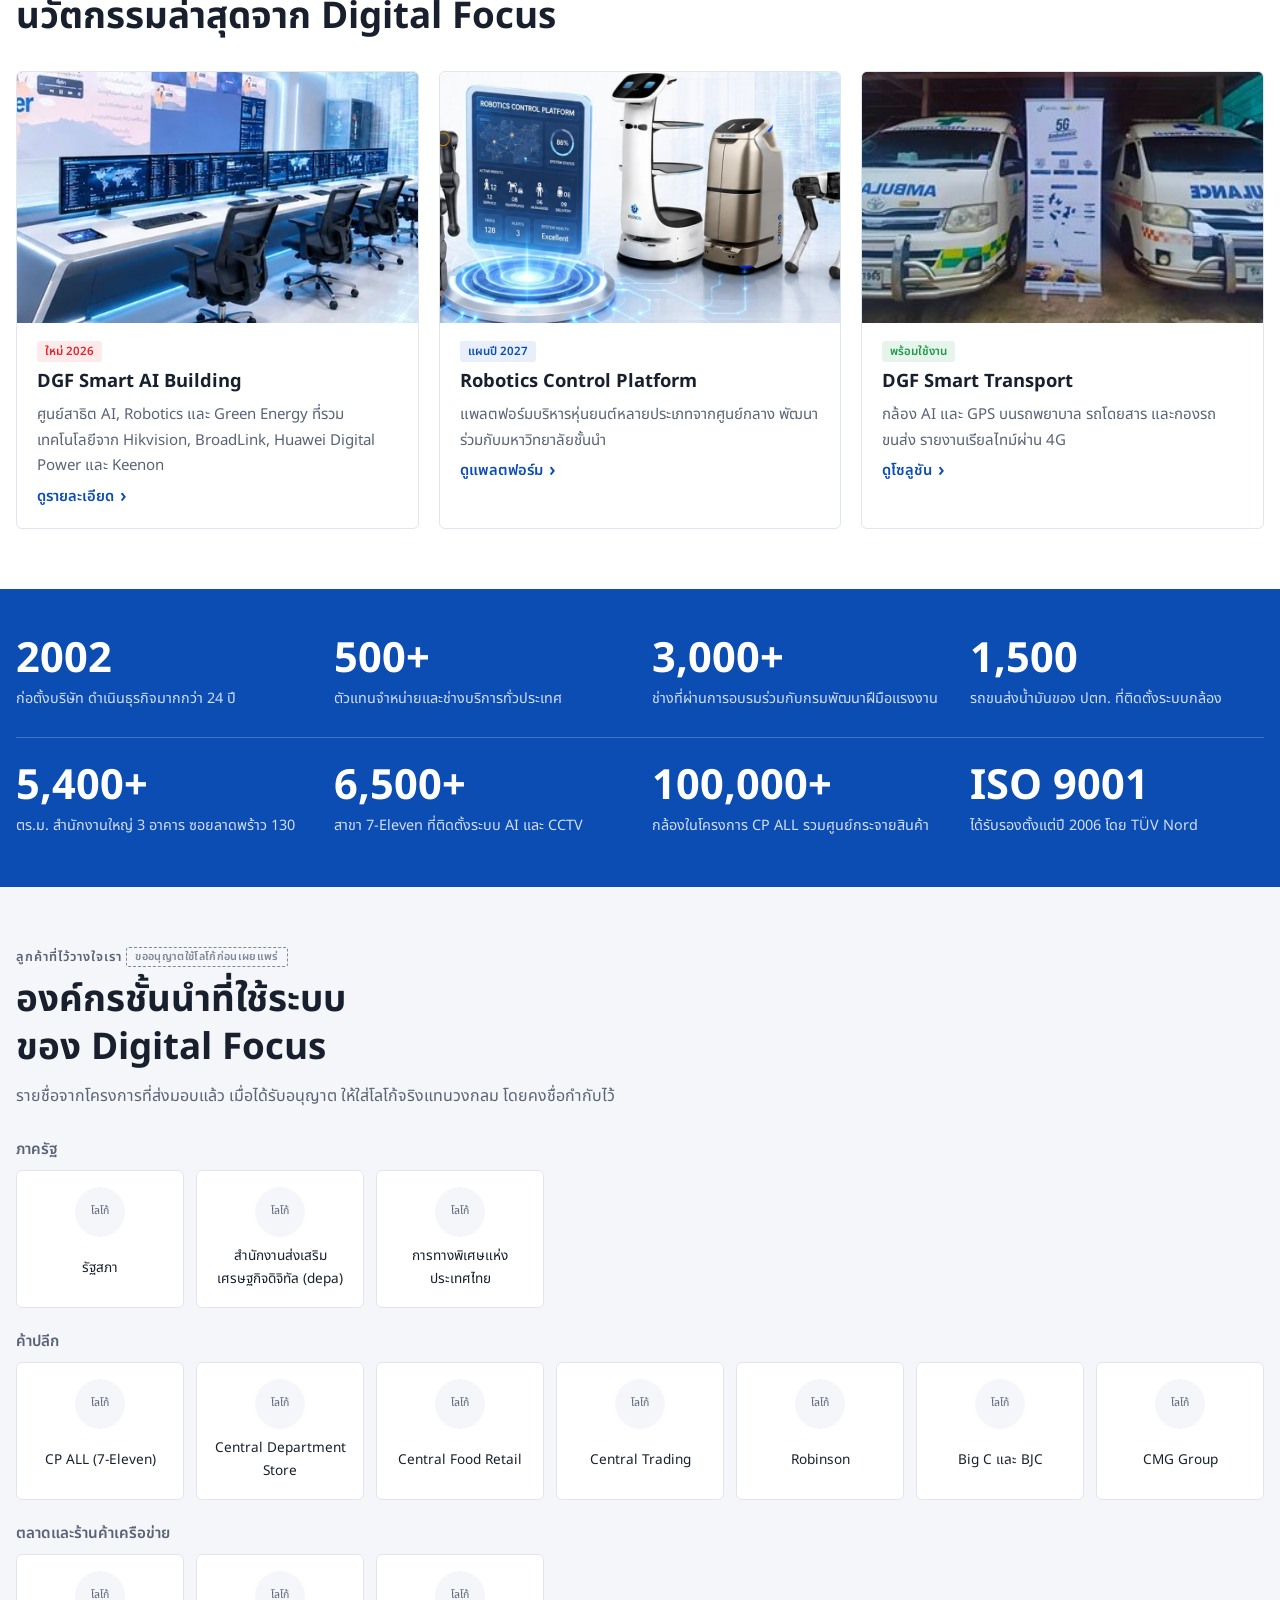
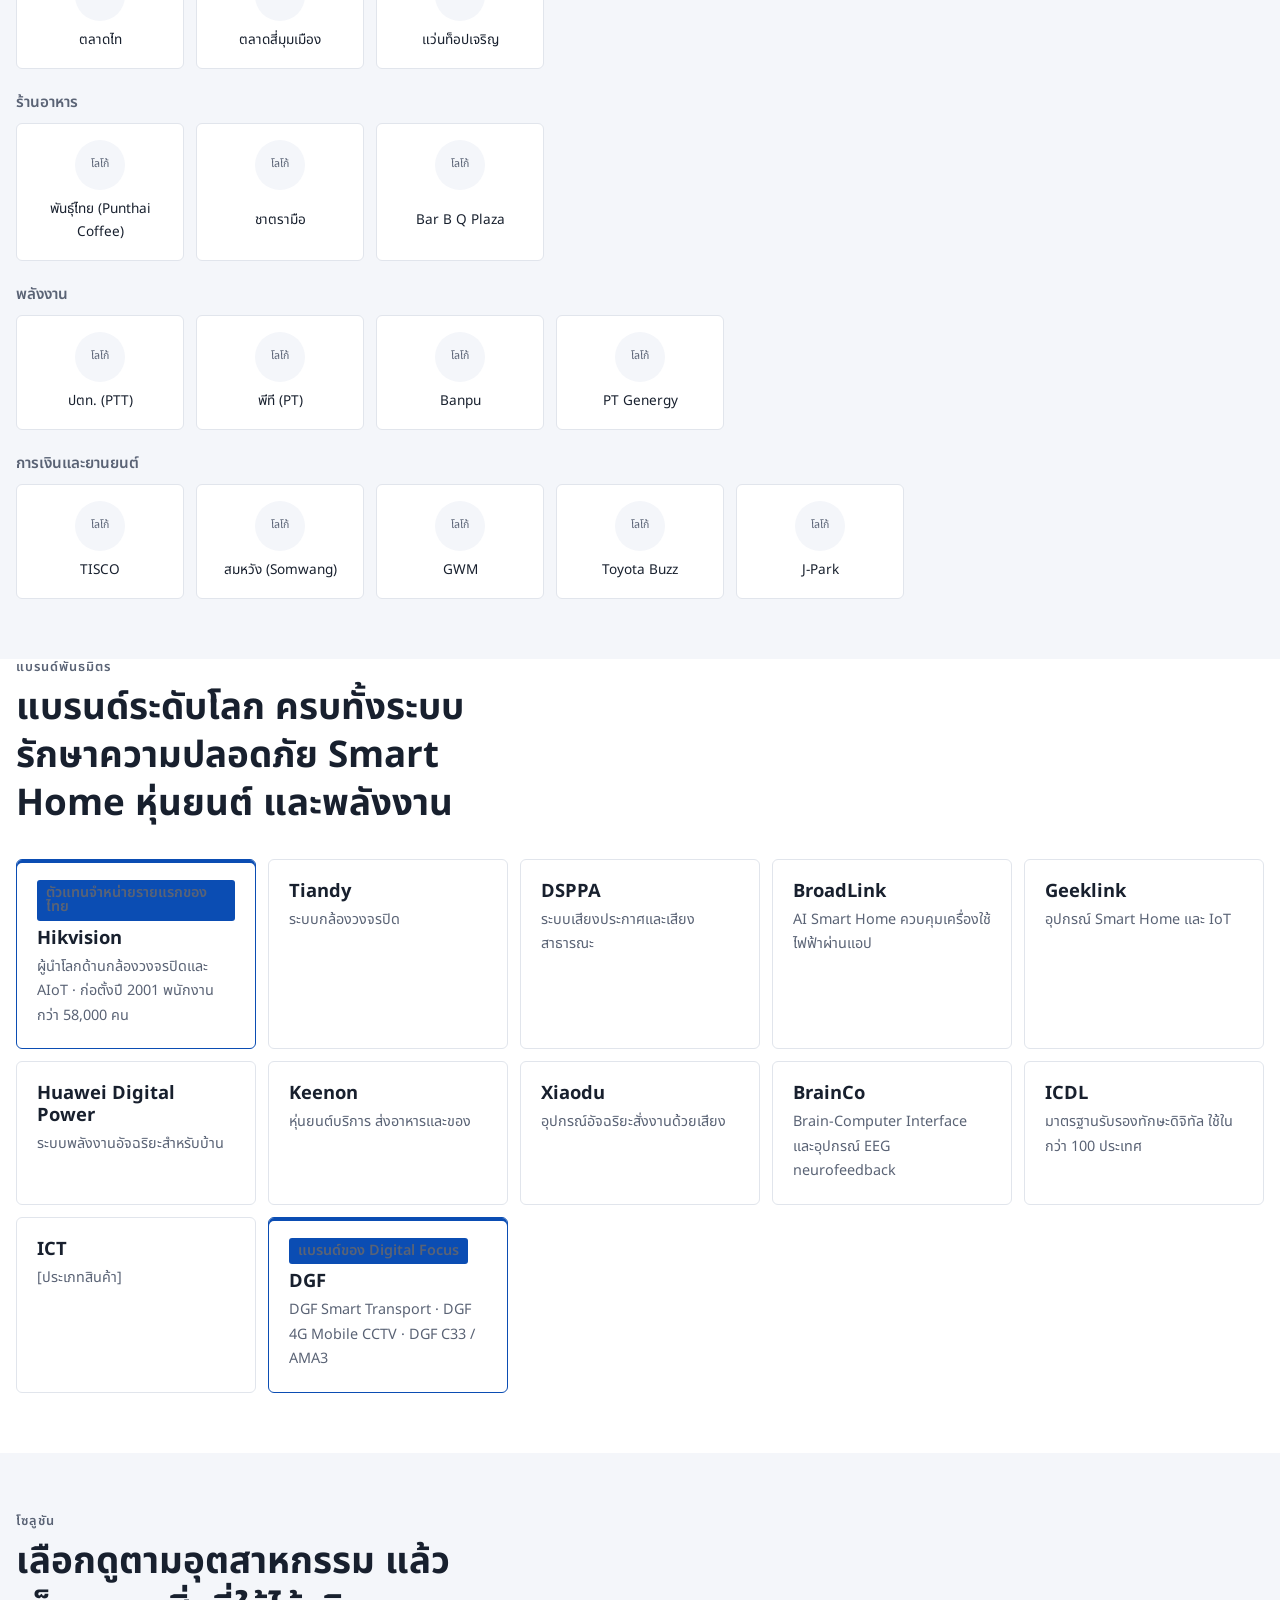
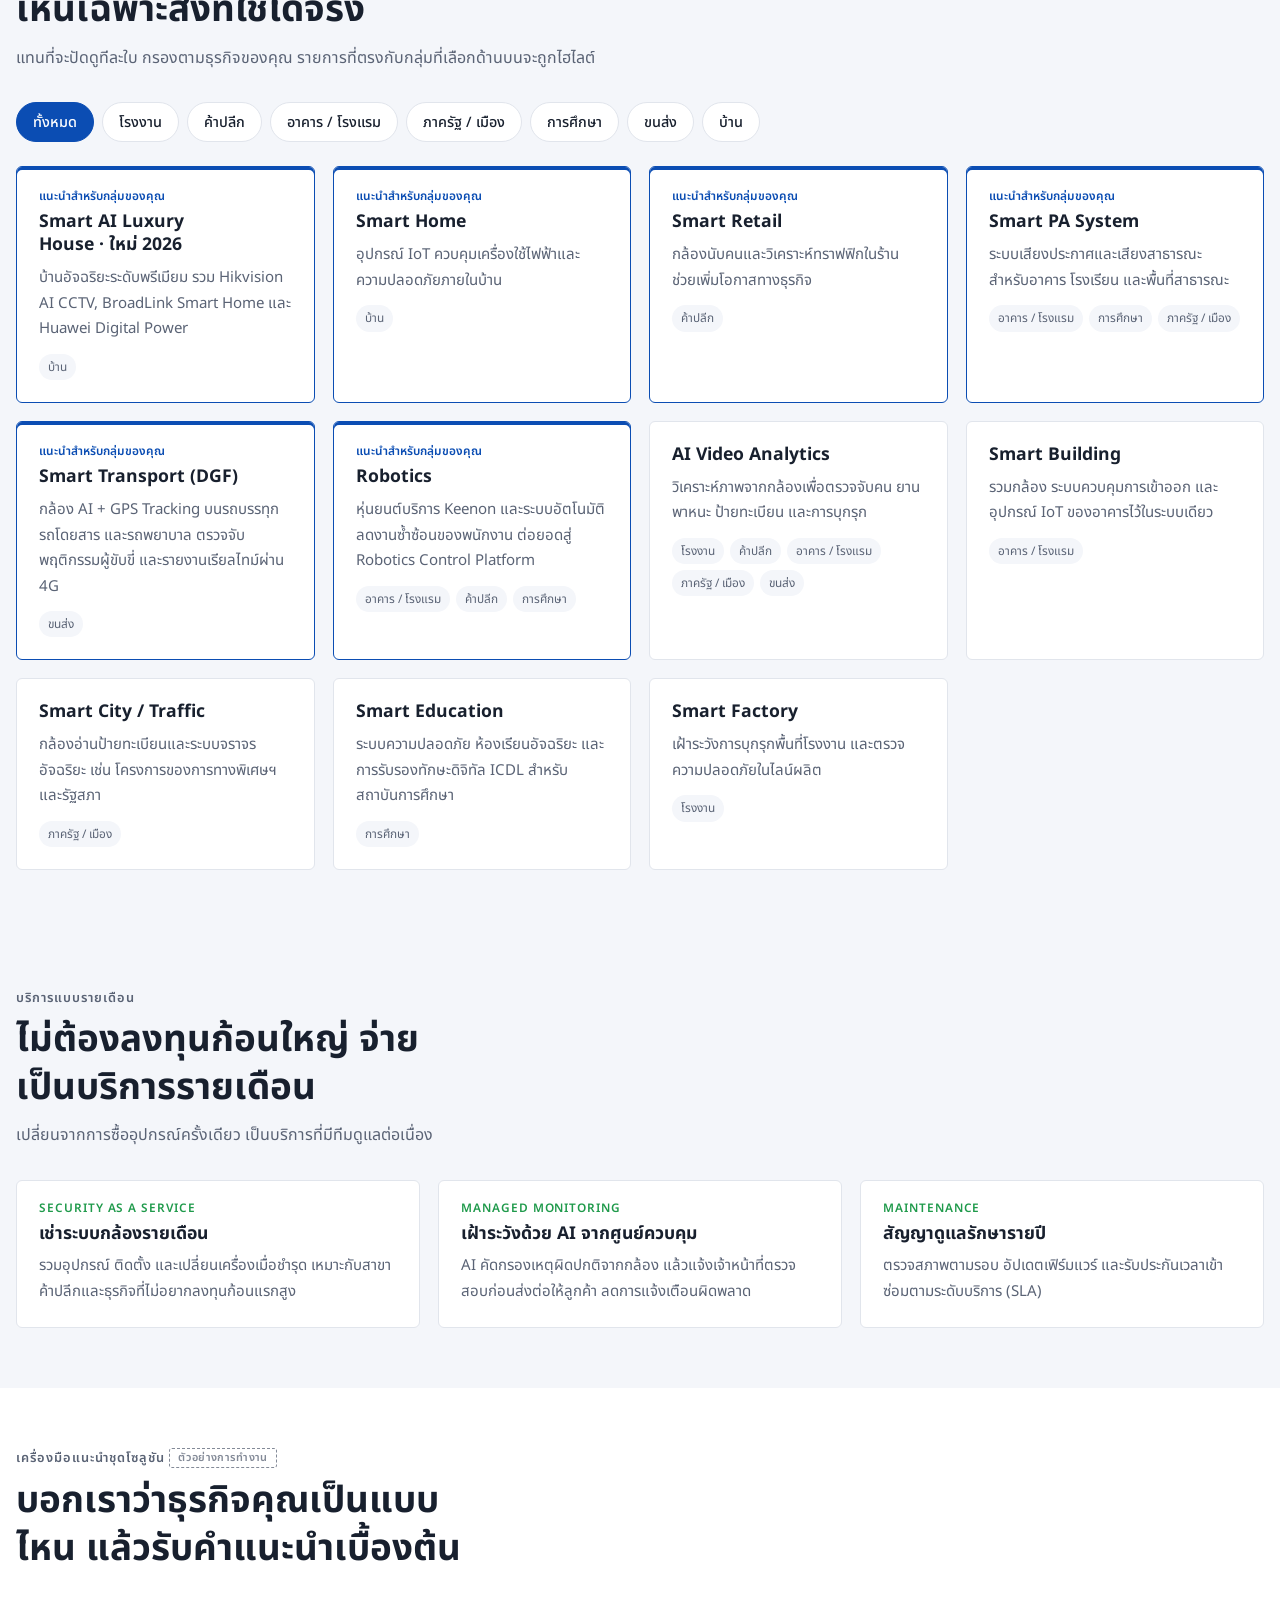
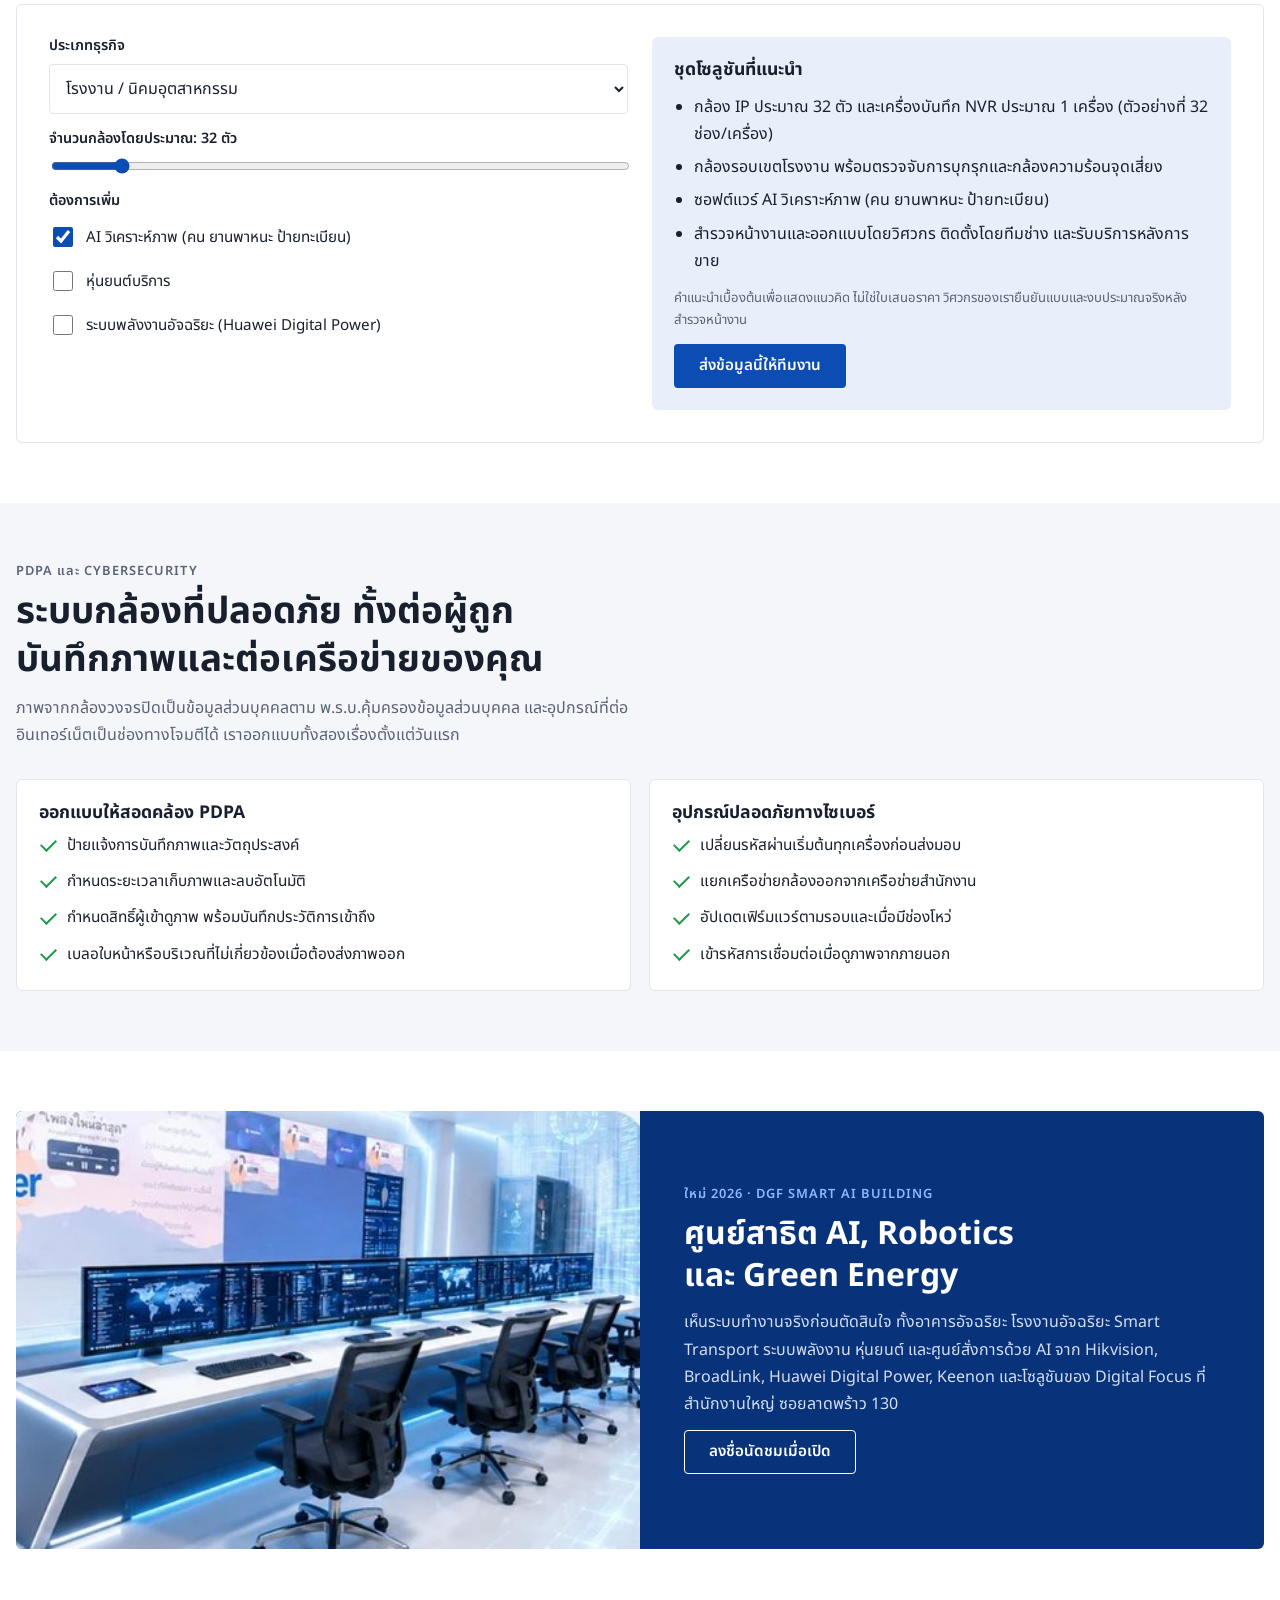
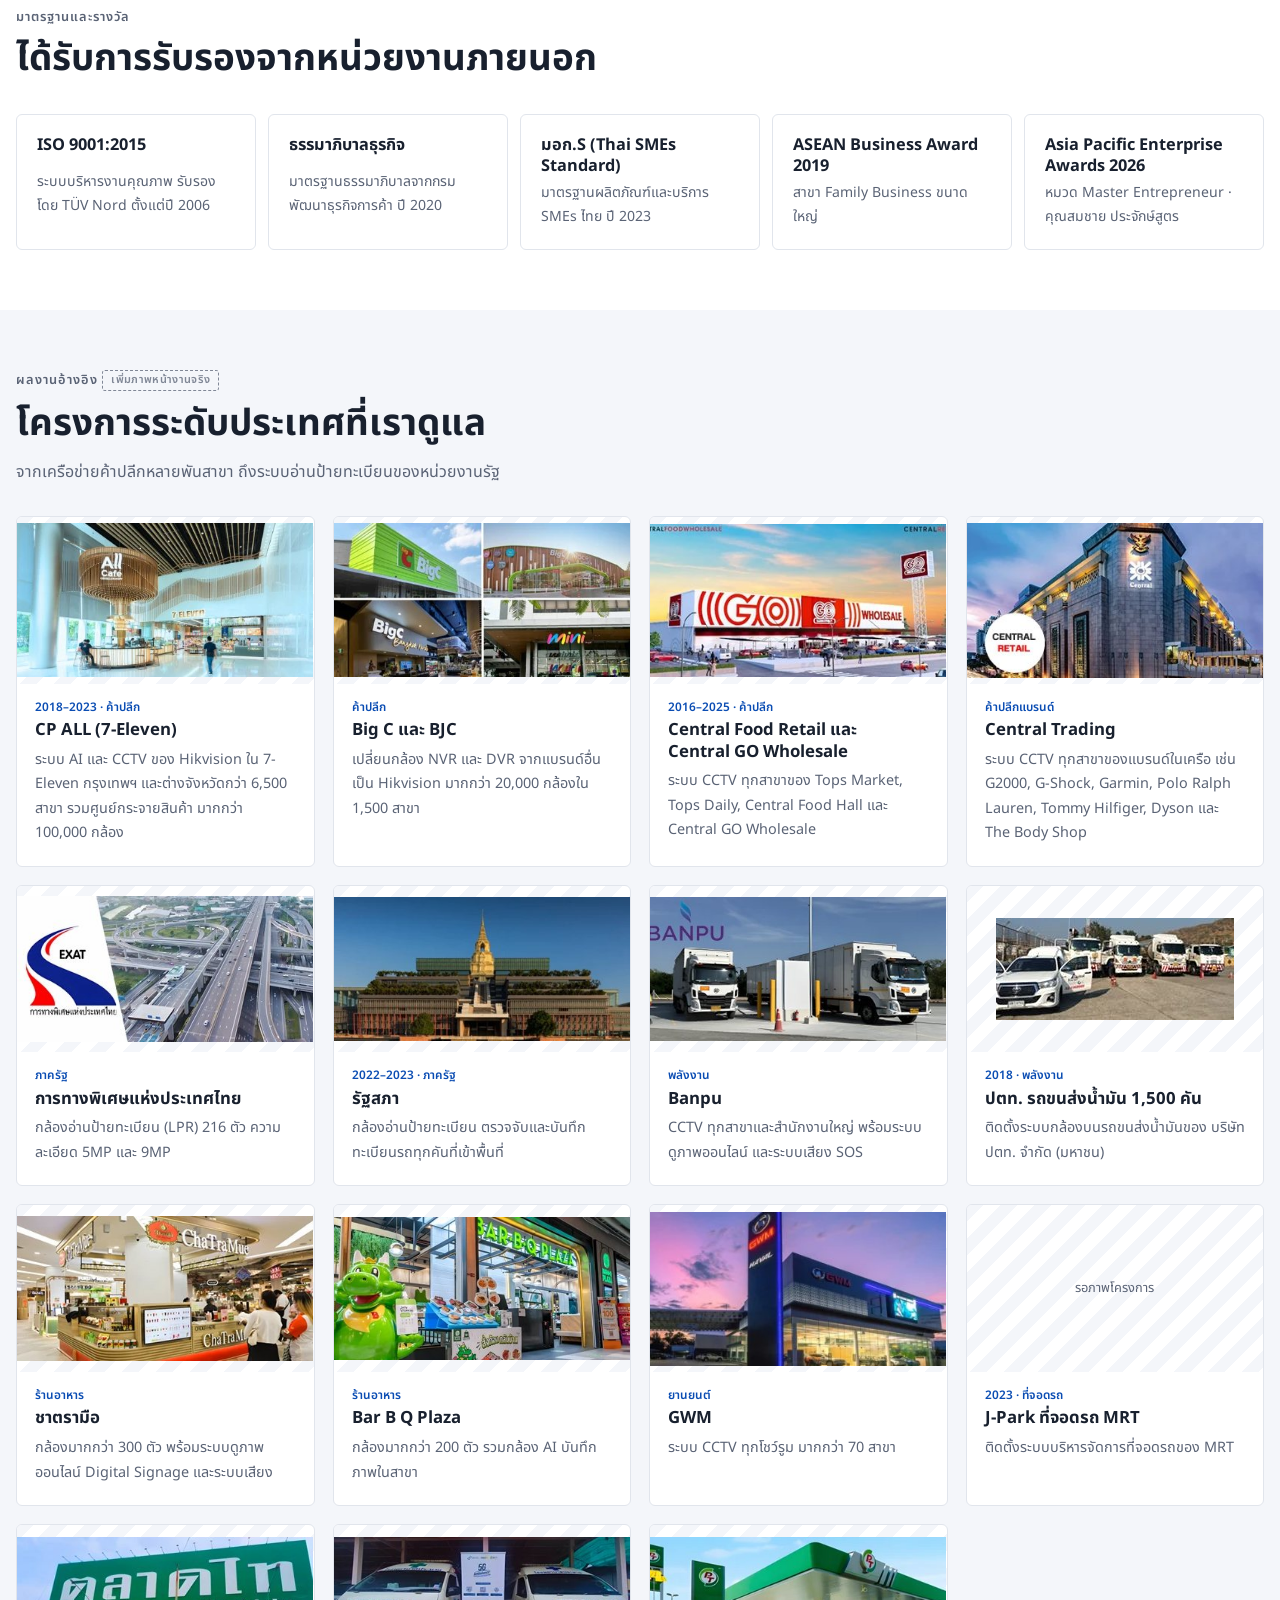
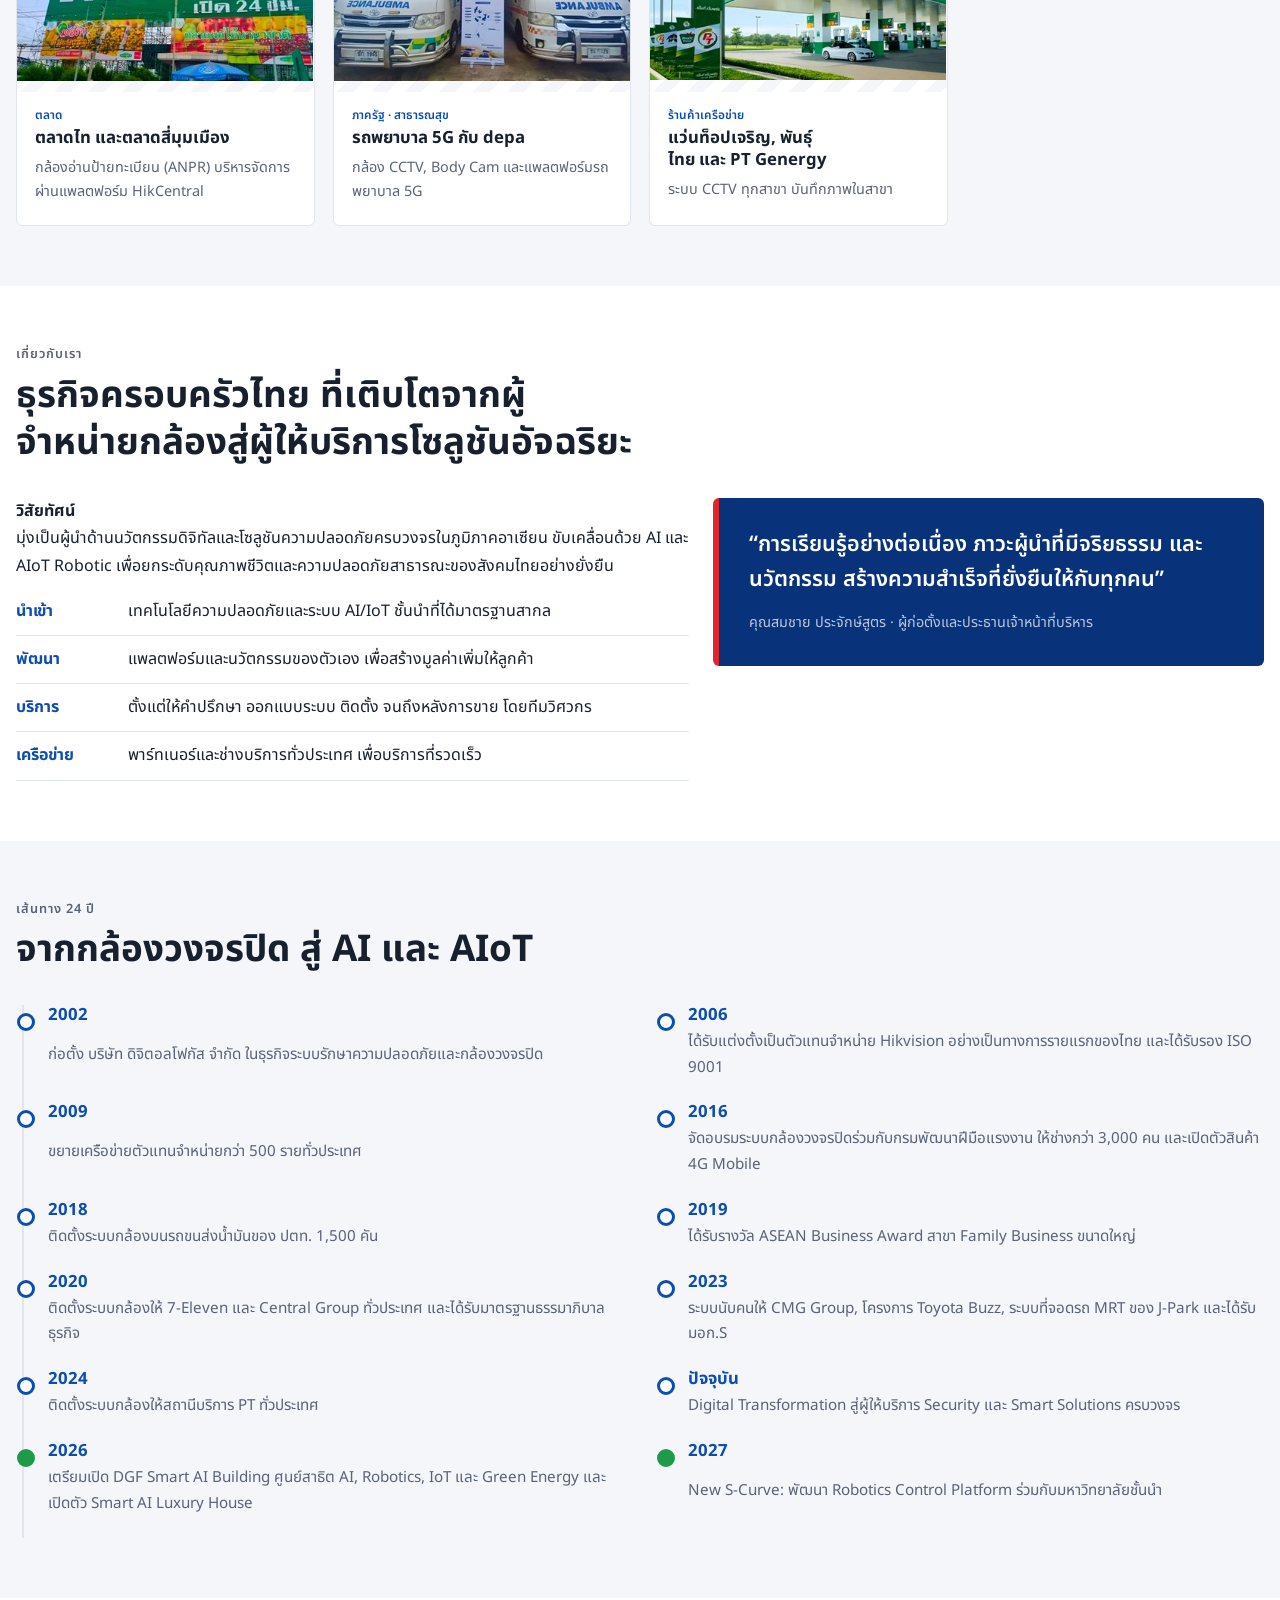
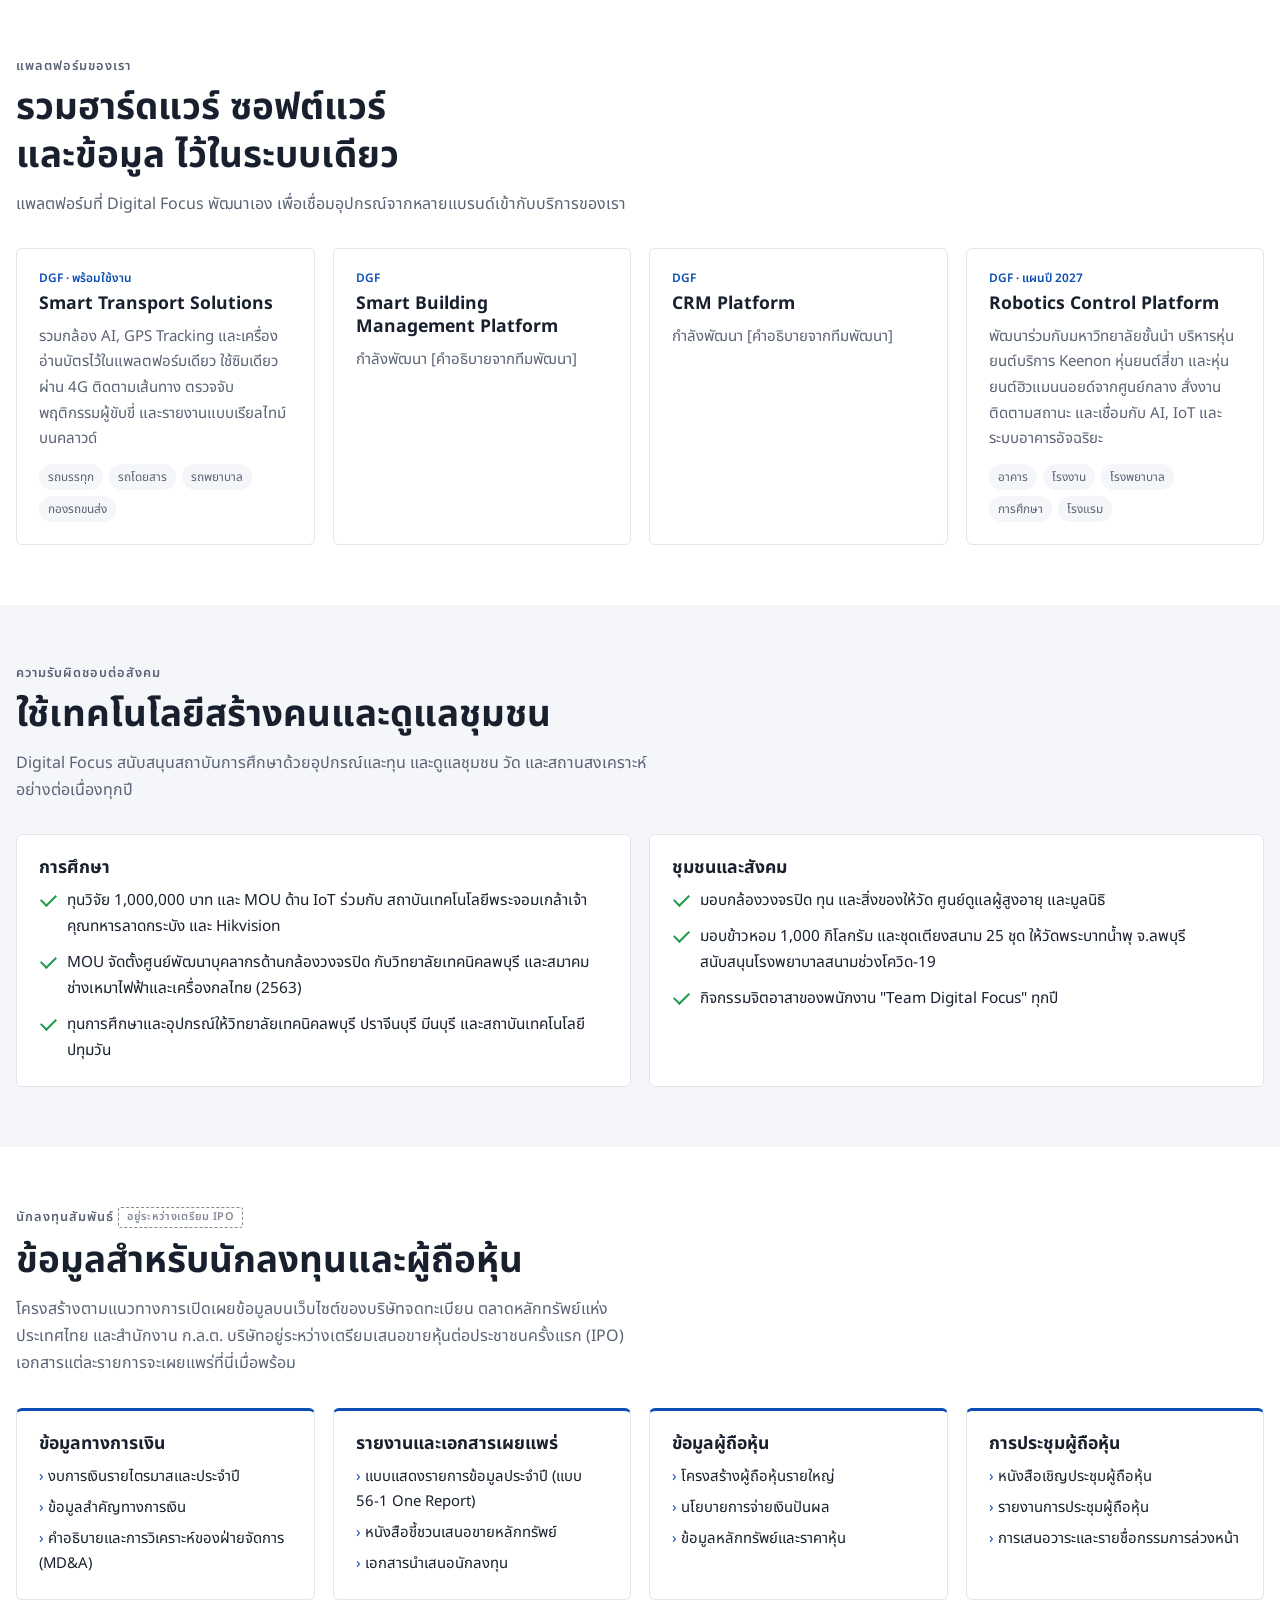
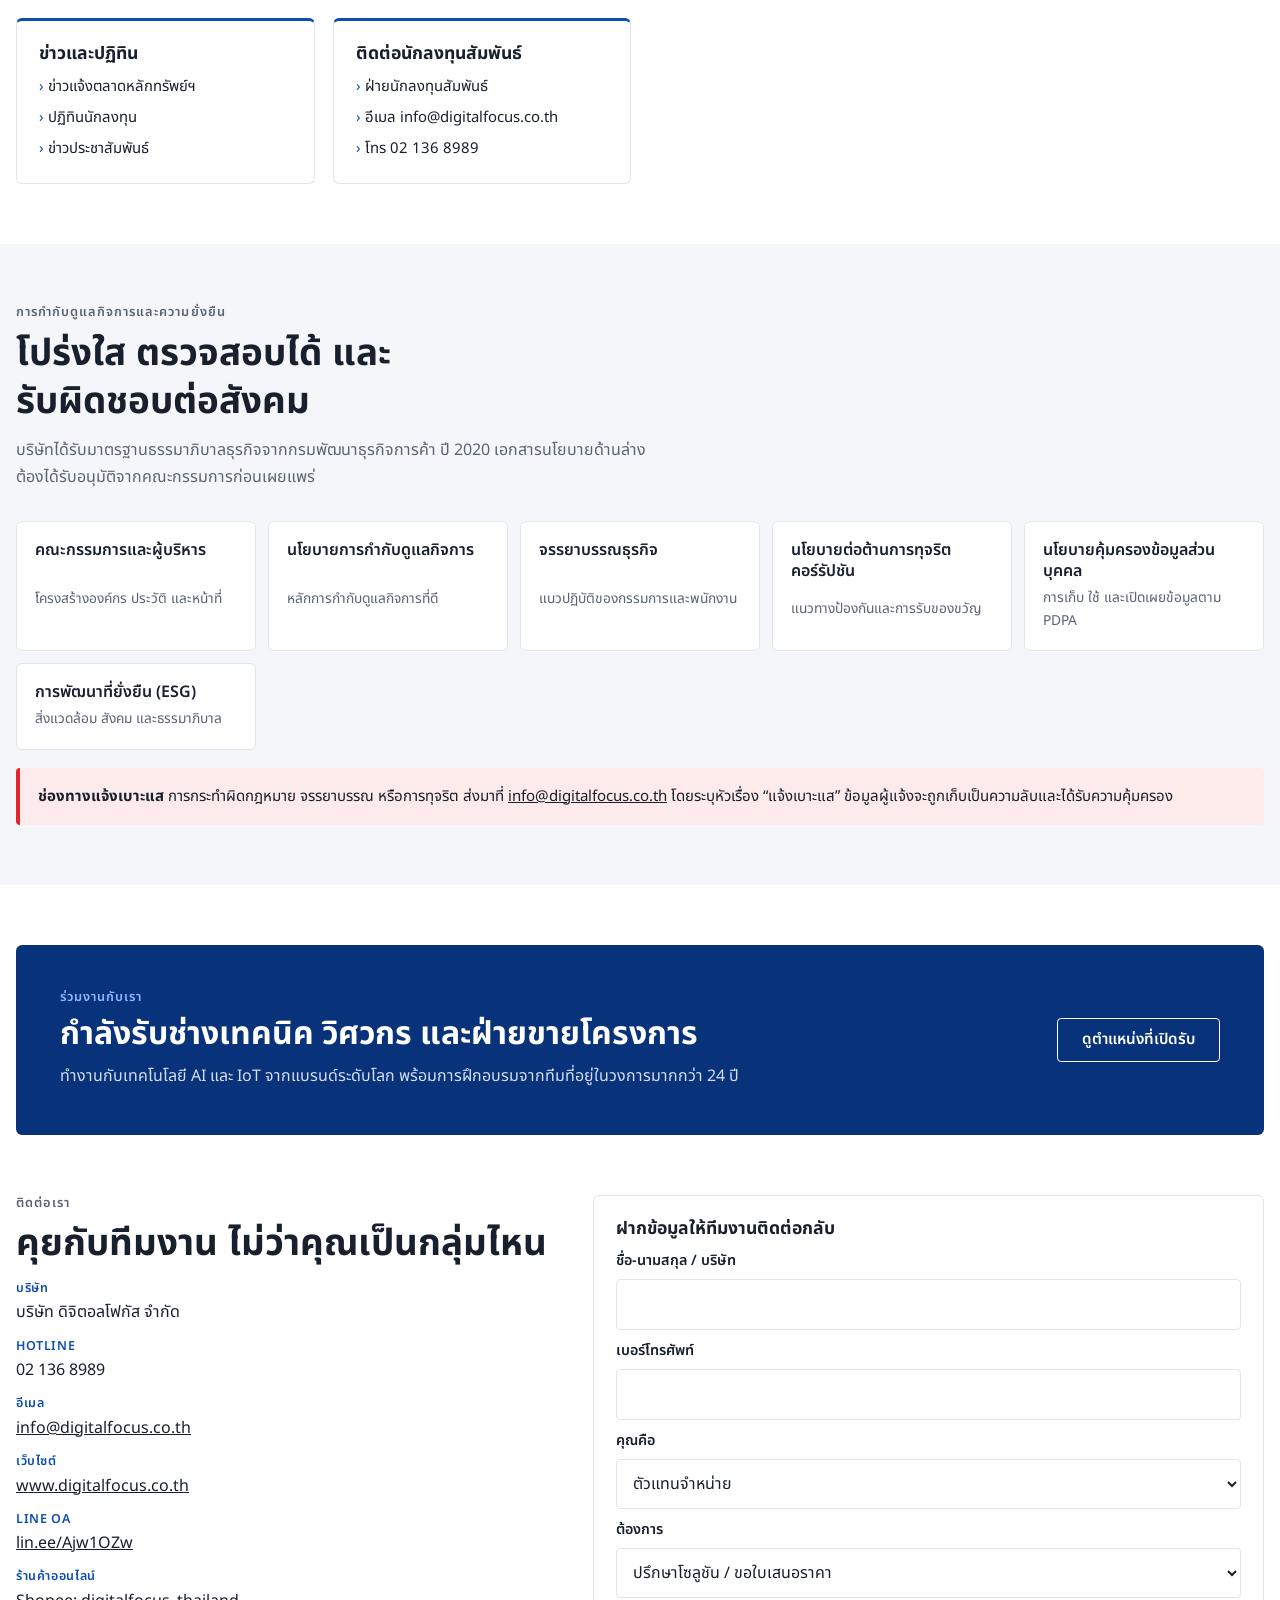
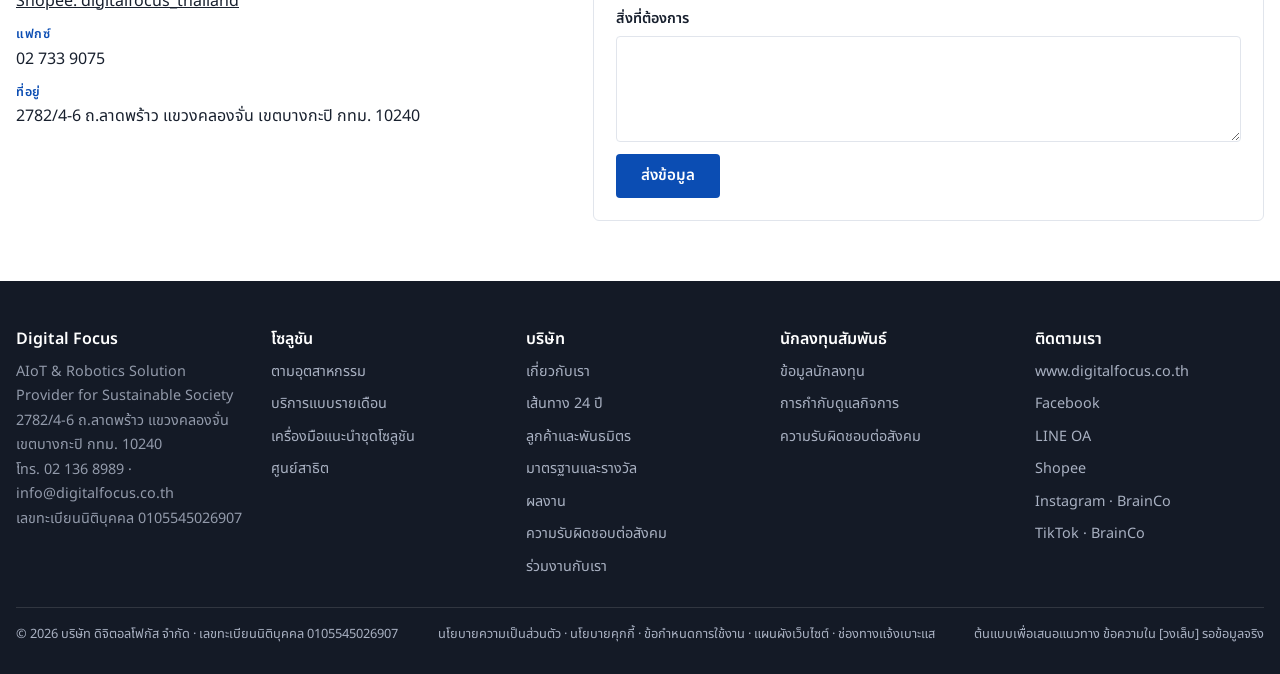
==== commit b9fd51aa: "Add registration number, contact email and IPO status to prototype Show the company registration num" ====
--- a/digitalfocus-prototype/index.html
+++ b/digitalfocus-prototype/index.html
@@ -733,9 +733,9 @@
 <section id="ir">
   <div class="wrap">
     <div class="sec-head">
-      <p class="eyebrow">นักลงทุนสัมพันธ์ <span class="demo-flag">เปิดใช้เมื่อบริษัทยื่นขายหุ้น IPO หรือเข้าจดทะเบียน</span></p>
+      <p class="eyebrow">นักลงทุนสัมพันธ์ <span class="demo-flag">อยู่ระหว่างเตรียม IPO</span></p>
       <h2>ข้อมูลสำหรับนักลงทุนและผู้ถือหุ้น</h2>
-      <p>โครงสร้างตามแนวทางการเปิดเผยข้อมูลบนเว็บไซต์ของบริษัทจดทะเบียน ตลาดหลักทรัพย์แห่งประเทศไทย และสำนักงาน ก.ล.ต. ใส่เอกสารจริงเมื่อเผยแพร่ต่อสาธารณะแล้ว</p>
+      <p>โครงสร้างตามแนวทางการเปิดเผยข้อมูลบนเว็บไซต์ของบริษัทจดทะเบียน ตลาดหลักทรัพย์แห่งประเทศไทย และสำนักงาน ก.ล.ต. บริษัทอยู่ระหว่างเตรียมเสนอขายหุ้นต่อประชาชนครั้งแรก (IPO) เอกสารแต่ละรายการจะเผยแพร่ที่นี่เมื่อพร้อม</p>
     </div>
     <div class="ir">
       <div class="card"><h3>ข้อมูลทางการเงิน</h3><ul><li>งบการเงินรายไตรมาสและประจำปี</li><li>ข้อมูลสำคัญทางการเงิน</li><li>คำอธิบายและการวิเคราะห์ของฝ่ายจัดการ (MD&amp;A)</li></ul></div>
@@ -743,7 +743,7 @@
       <div class="card"><h3>ข้อมูลผู้ถือหุ้น</h3><ul><li>โครงสร้างผู้ถือหุ้นรายใหญ่</li><li>นโยบายการจ่ายเงินปันผล</li><li>ข้อมูลหลักทรัพย์และราคาหุ้น</li></ul></div>
       <div class="card"><h3>การประชุมผู้ถือหุ้น</h3><ul><li>หนังสือเชิญประชุมผู้ถือหุ้น</li><li>รายงานการประชุมผู้ถือหุ้น</li><li>การเสนอวาระและรายชื่อกรรมการล่วงหน้า</li></ul></div>
       <div class="card"><h3>ข่าวและปฏิทิน</h3><ul><li>ข่าวแจ้งตลาดหลักทรัพย์ฯ</li><li>ปฏิทินนักลงทุน</li><li>ข่าวประชาสัมพันธ์</li></ul></div>
-      <div class="card"><h3>ติดต่อนักลงทุนสัมพันธ์</h3><ul><li>ฝ่ายนักลงทุนสัมพันธ์ [ชื่อผู้ติดต่อ]</li><li>อีเมล [ir@ชื่อโดเมนบริษัท]</li><li>โทร 02 136 8989</li></ul></div>
+      <div class="card"><h3>ติดต่อนักลงทุนสัมพันธ์</h3><ul><li>ฝ่ายนักลงทุนสัมพันธ์</li><li>อีเมล <a href="mailto:info@digitalfocus.co.th">info@digitalfocus.co.th</a></li><li>โทร 02 136 8989</li></ul></div>
     </div>
   </div>
 </section>
@@ -763,7 +763,7 @@
       <div><b>นโยบายคุ้มครองข้อมูลส่วนบุคคล</b><span>การเก็บ ใช้ และเปิดเผยข้อมูลตาม PDPA</span></div>
       <div><b>การพัฒนาที่ยั่งยืน (ESG)</b><span>สิ่งแวดล้อม สังคม และธรรมาภิบาล</span></div>
     </div>
-    <p class="whistle"><b>ช่องทางแจ้งเบาะแส</b> การกระทำผิดกฎหมาย จรรยาบรรณ หรือการทุจริต ส่งถึงคณะกรรมการตรวจสอบโดยตรงที่ [อีเมลแจ้งเบาะแส] ข้อมูลผู้แจ้งจะถูกเก็บเป็นความลับและได้รับความคุ้มครอง</p>
+    <p class="whistle"><b>ช่องทางแจ้งเบาะแส</b> การกระทำผิดกฎหมาย จรรยาบรรณ หรือการทุจริต ส่งมาที่ <a href="mailto:info@digitalfocus.co.th">info@digitalfocus.co.th</a> โดยระบุหัวเรื่อง “แจ้งเบาะแส” ข้อมูลผู้แจ้งจะถูกเก็บเป็นความลับและได้รับความคุ้มครอง</p>
   </div>
 </section>
 
@@ -787,6 +787,7 @@
       <dl style="display:grid;gap:14px;margin:0">
         <div><dt>บริษัท</dt><dd>บริษัท ดิจิตอลโฟกัส จำกัด</dd></div>
         <div><dt>Hotline</dt><dd>02 136 8989</dd></div>
+        <div><dt>อีเมล</dt><dd><a href="mailto:info@digitalfocus.co.th">info@digitalfocus.co.th</a></dd></div>
         <div><dt>เว็บไซต์</dt><dd><a href="https://www.digitalfocus.co.th/" target="_blank" rel="noopener">www.digitalfocus.co.th</a></dd></div>
         <div><dt>LINE OA</dt><dd><a href="https://lin.ee/Ajw1OZw" target="_blank" rel="noopener">lin.ee/Ajw1OZw</a></dd></div>
         <div><dt>ร้านค้าออนไลน์</dt><dd><a href="https://shopee.co.th/digitalfocus_thailand" target="_blank" rel="noopener">Shopee: digitalfocus_thailand</a></dd></div>
@@ -813,7 +814,7 @@
 <footer>
   <div class="wrap">
     <div class="fcols">
-      <div><h4>Digital Focus</h4><p style="opacity:.85">AIoT &amp; Robotics Solution Provider for Sustainable Society<br>2782/4-6 ถ.ลาดพร้าว แขวงคลองจั่น เขตบางกะปิ กทม. 10240<br>โทร. 02 136 8989</p></div>
+      <div><h4>Digital Focus</h4><p style="opacity:.85">AIoT &amp; Robotics Solution Provider for Sustainable Society<br>2782/4-6 ถ.ลาดพร้าว แขวงคลองจั่น เขตบางกะปิ กทม. 10240<br>โทร. 02 136 8989 · info@digitalfocus.co.th<br>เลขทะเบียนนิติบุคคล 0105545026907</p></div>
       <div><h4>โซลูชัน</h4><ul><li><a href="#solutions">ตามอุตสาหกรรม</a></li><li><a href="#services">บริการแบบรายเดือน</a></li><li><a href="#configurator">เครื่องมือแนะนำชุดโซลูชัน</a></li><li><a href="#showroom">ศูนย์สาธิต</a></li></ul></div>
       <div><h4>บริษัท</h4><ul><li><a href="#about">เกี่ยวกับเรา</a></li><li><a href="#milestones">เส้นทาง 24 ปี</a></li><li><a href="#clients">ลูกค้าและพันธมิตร</a></li><li><a href="#certs">มาตรฐานและรางวัล</a></li><li><a href="#cases">ผลงาน</a></li><li><a href="#csr">ความรับผิดชอบต่อสังคม</a></li><li><a href="#careers">ร่วมงานกับเรา</a></li></ul></div>
       <div><h4>นักลงทุนสัมพันธ์</h4><ul><li><a href="#ir">ข้อมูลนักลงทุน</a></li><li><a href="#governance">การกำกับดูแลกิจการ</a></li><li><a href="#csr">ความรับผิดชอบต่อสังคม</a></li></ul></div>
@@ -826,7 +827,7 @@
         <li><a href="https://www.tiktok.com/@brainco.by.digita" target="_blank" rel="noopener">TikTok · BrainCo</a></li>
       </ul></div>
     </div>
-    <div class="fbottom"><span>© 2026 บริษัท ดิจิตอลโฟกัส จำกัด · เลขทะเบียนนิติบุคคล [__]</span><span>นโยบายความเป็นส่วนตัว · นโยบายคุกกี้ · ข้อกำหนดการใช้งาน · แผนผังเว็บไซต์ · <a href="#governance">ช่องทางแจ้งเบาะแส</a></span><span>ต้นแบบเพื่อเสนอแนวทาง ข้อความใน [วงเล็บ] รอข้อมูลจริง</span></div>
+    <div class="fbottom"><span>© 2026 บริษัท ดิจิตอลโฟกัส จำกัด · เลขทะเบียนนิติบุคคล 0105545026907</span><span>นโยบายความเป็นส่วนตัว · นโยบายคุกกี้ · ข้อกำหนดการใช้งาน · แผนผังเว็บไซต์ · <a href="#governance">ช่องทางแจ้งเบาะแส</a></span><span>ต้นแบบเพื่อเสนอแนวทาง ข้อความใน [วงเล็บ] รอข้อมูลจริง</span></div>
   </div>
 </footer>
 
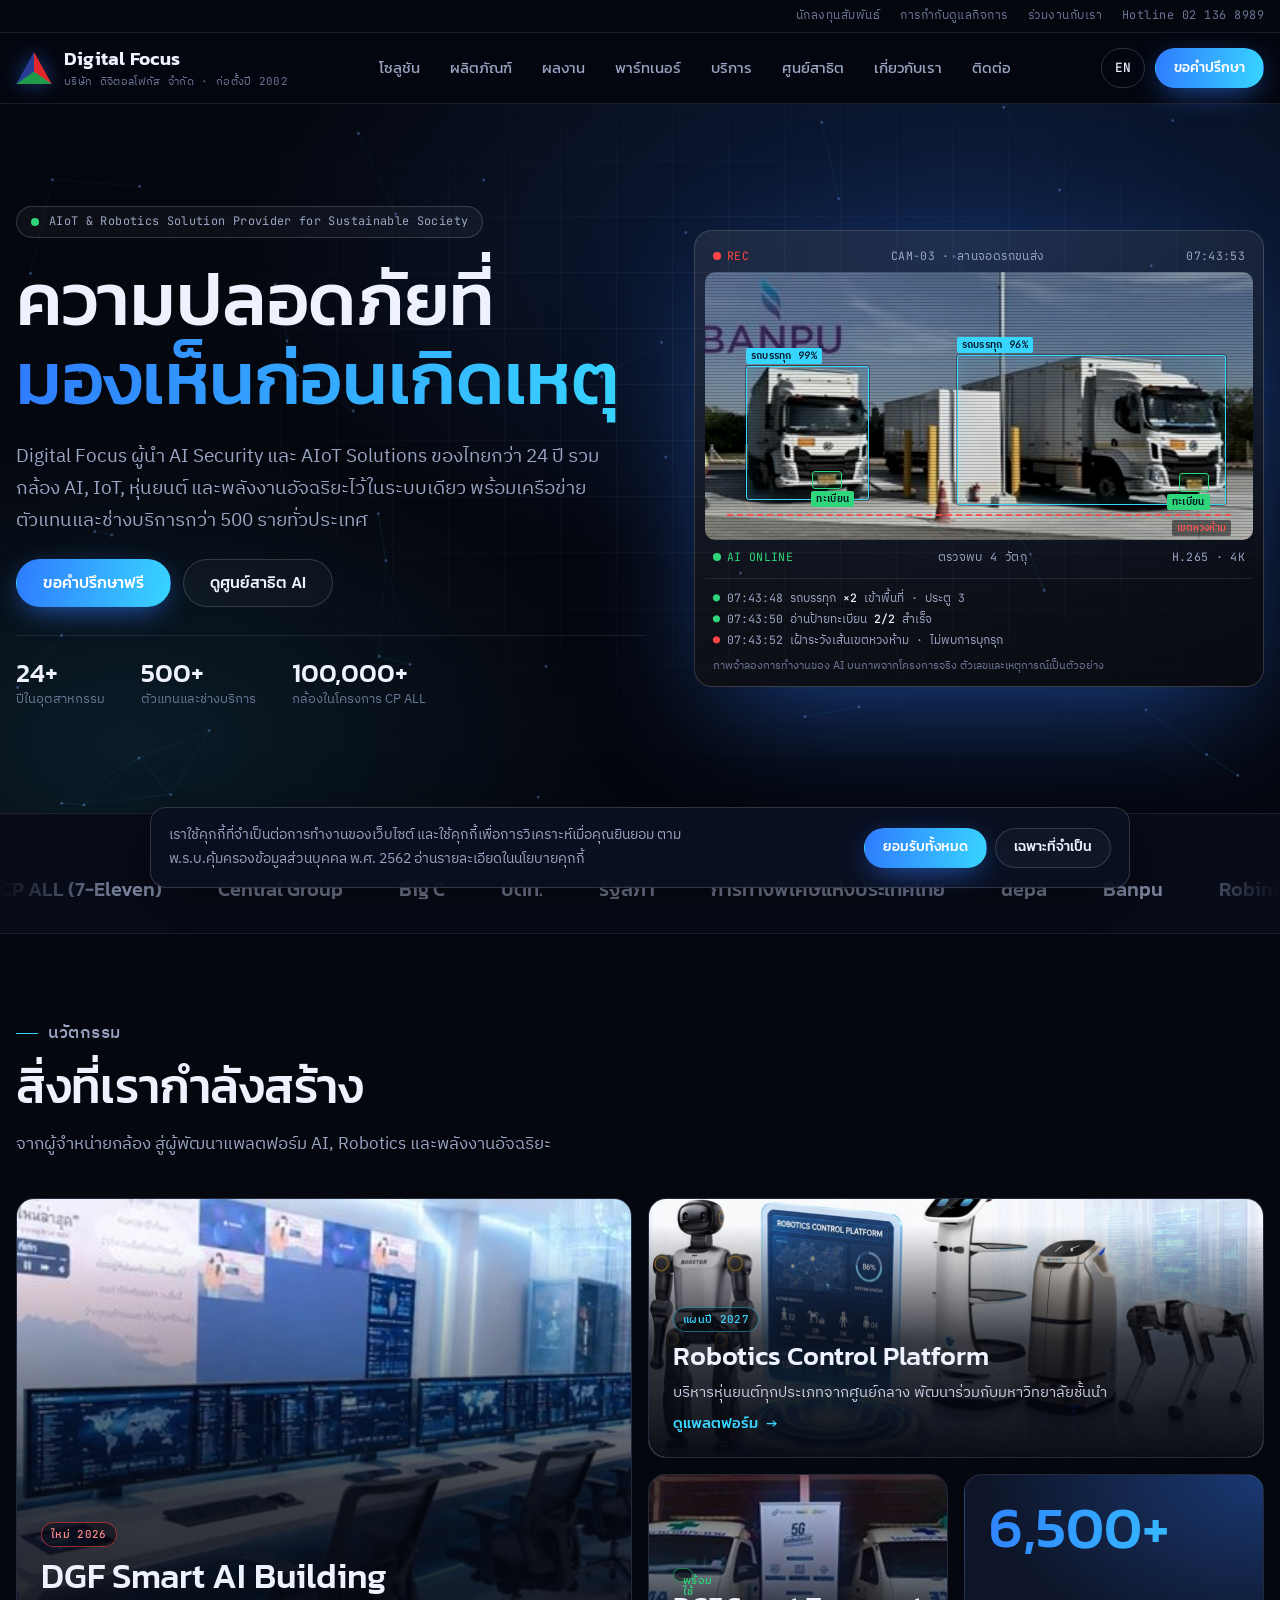
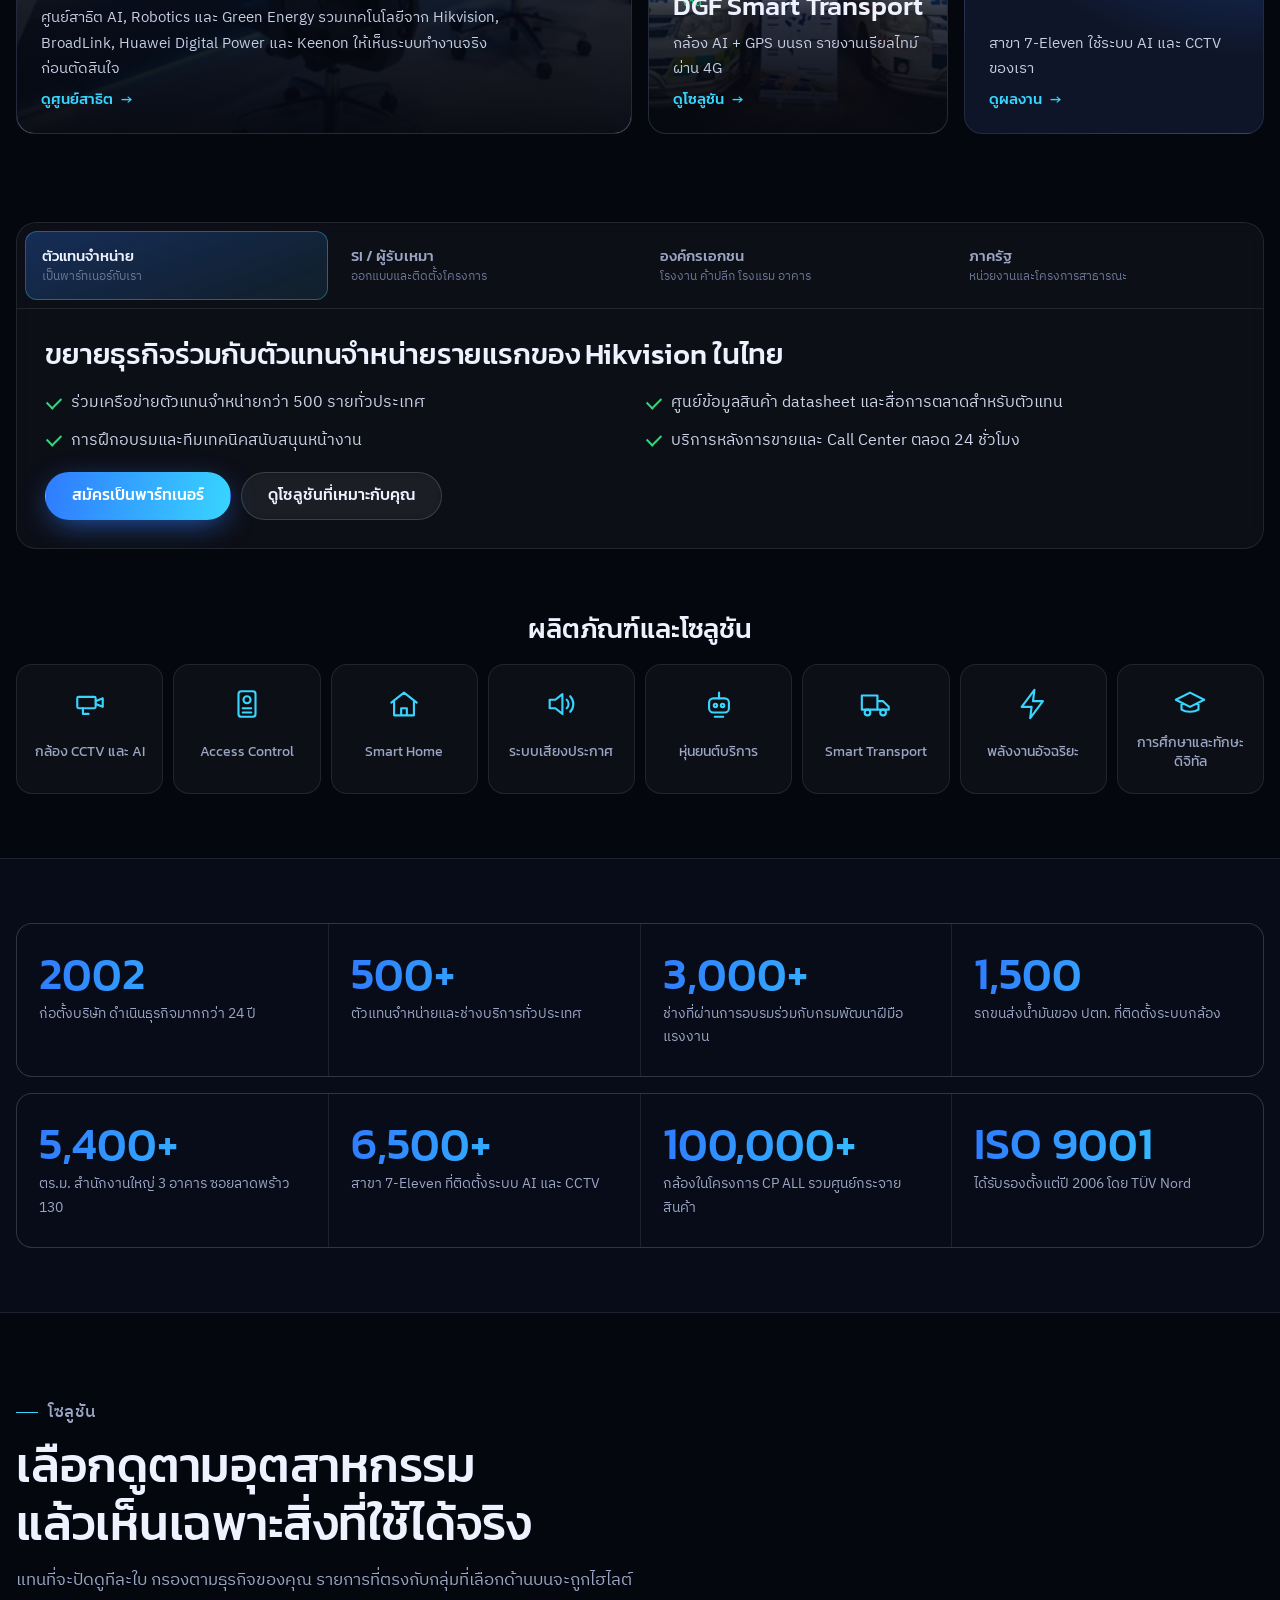
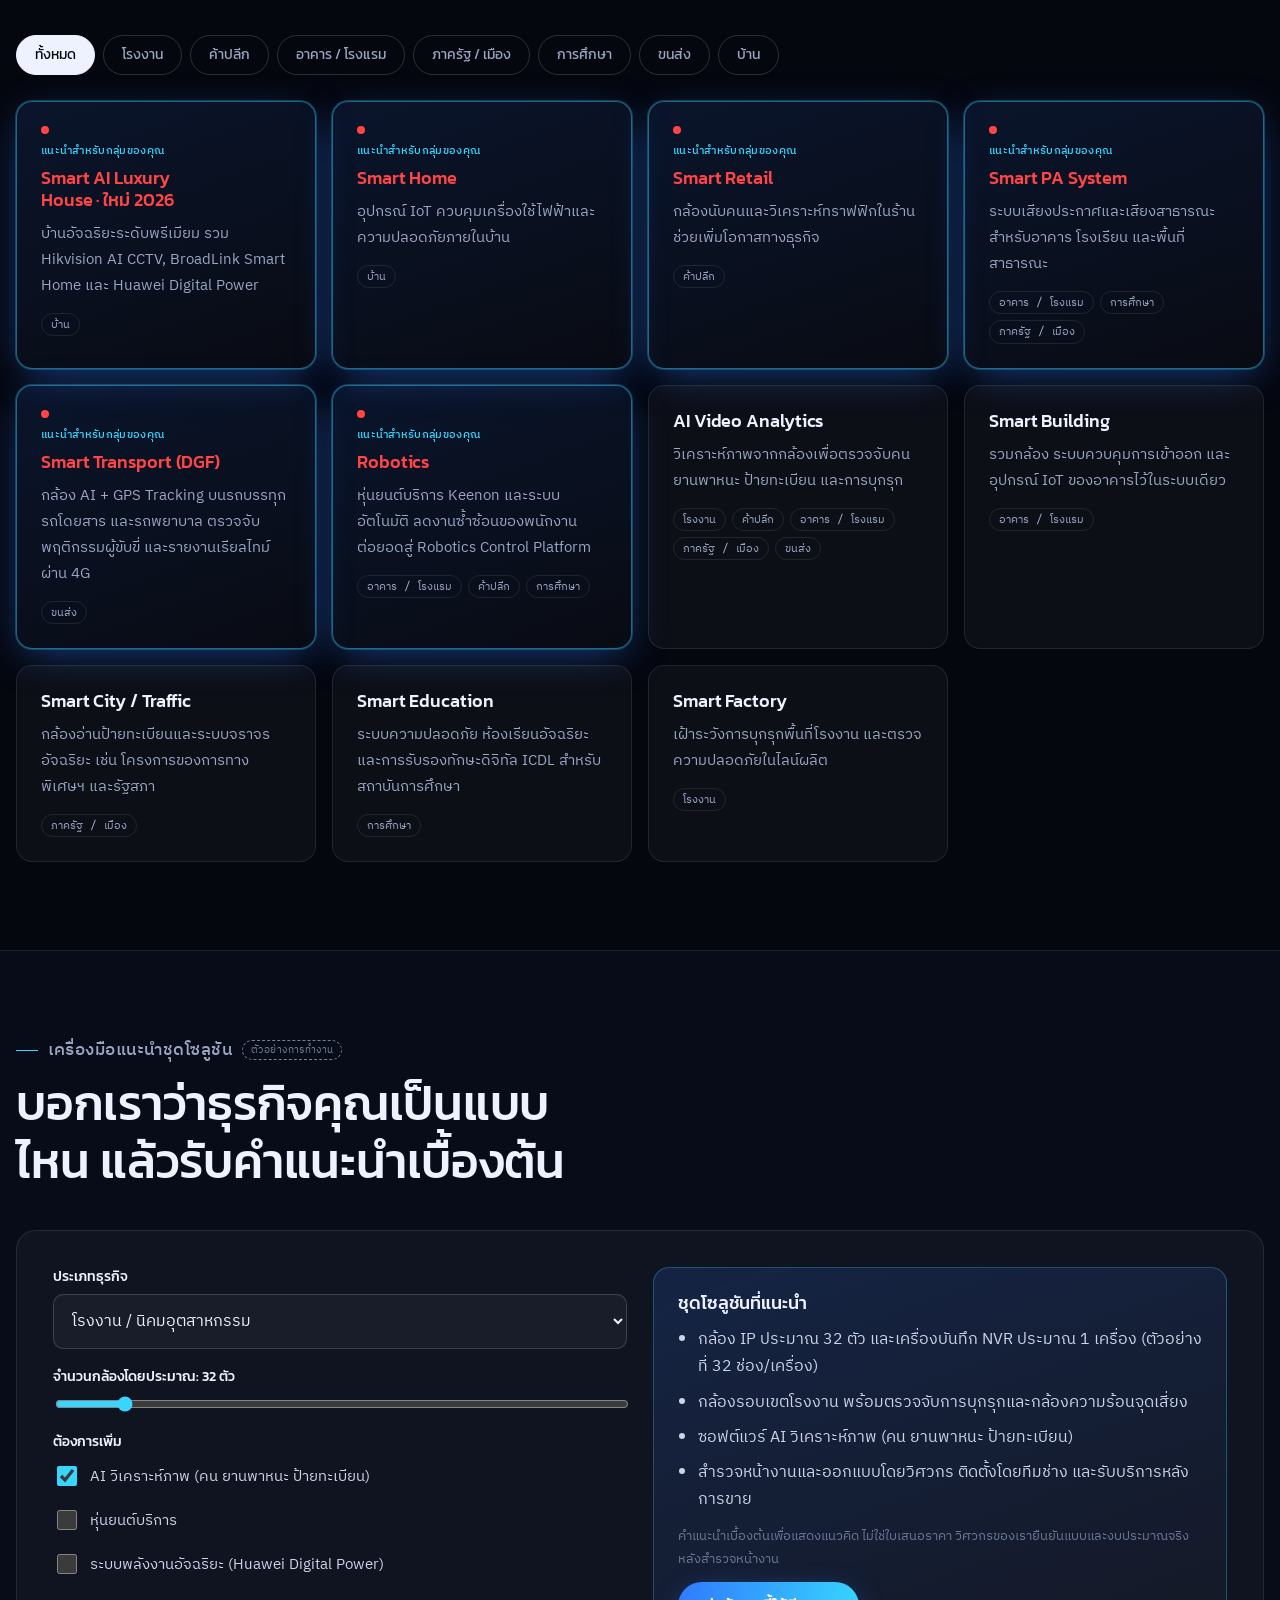
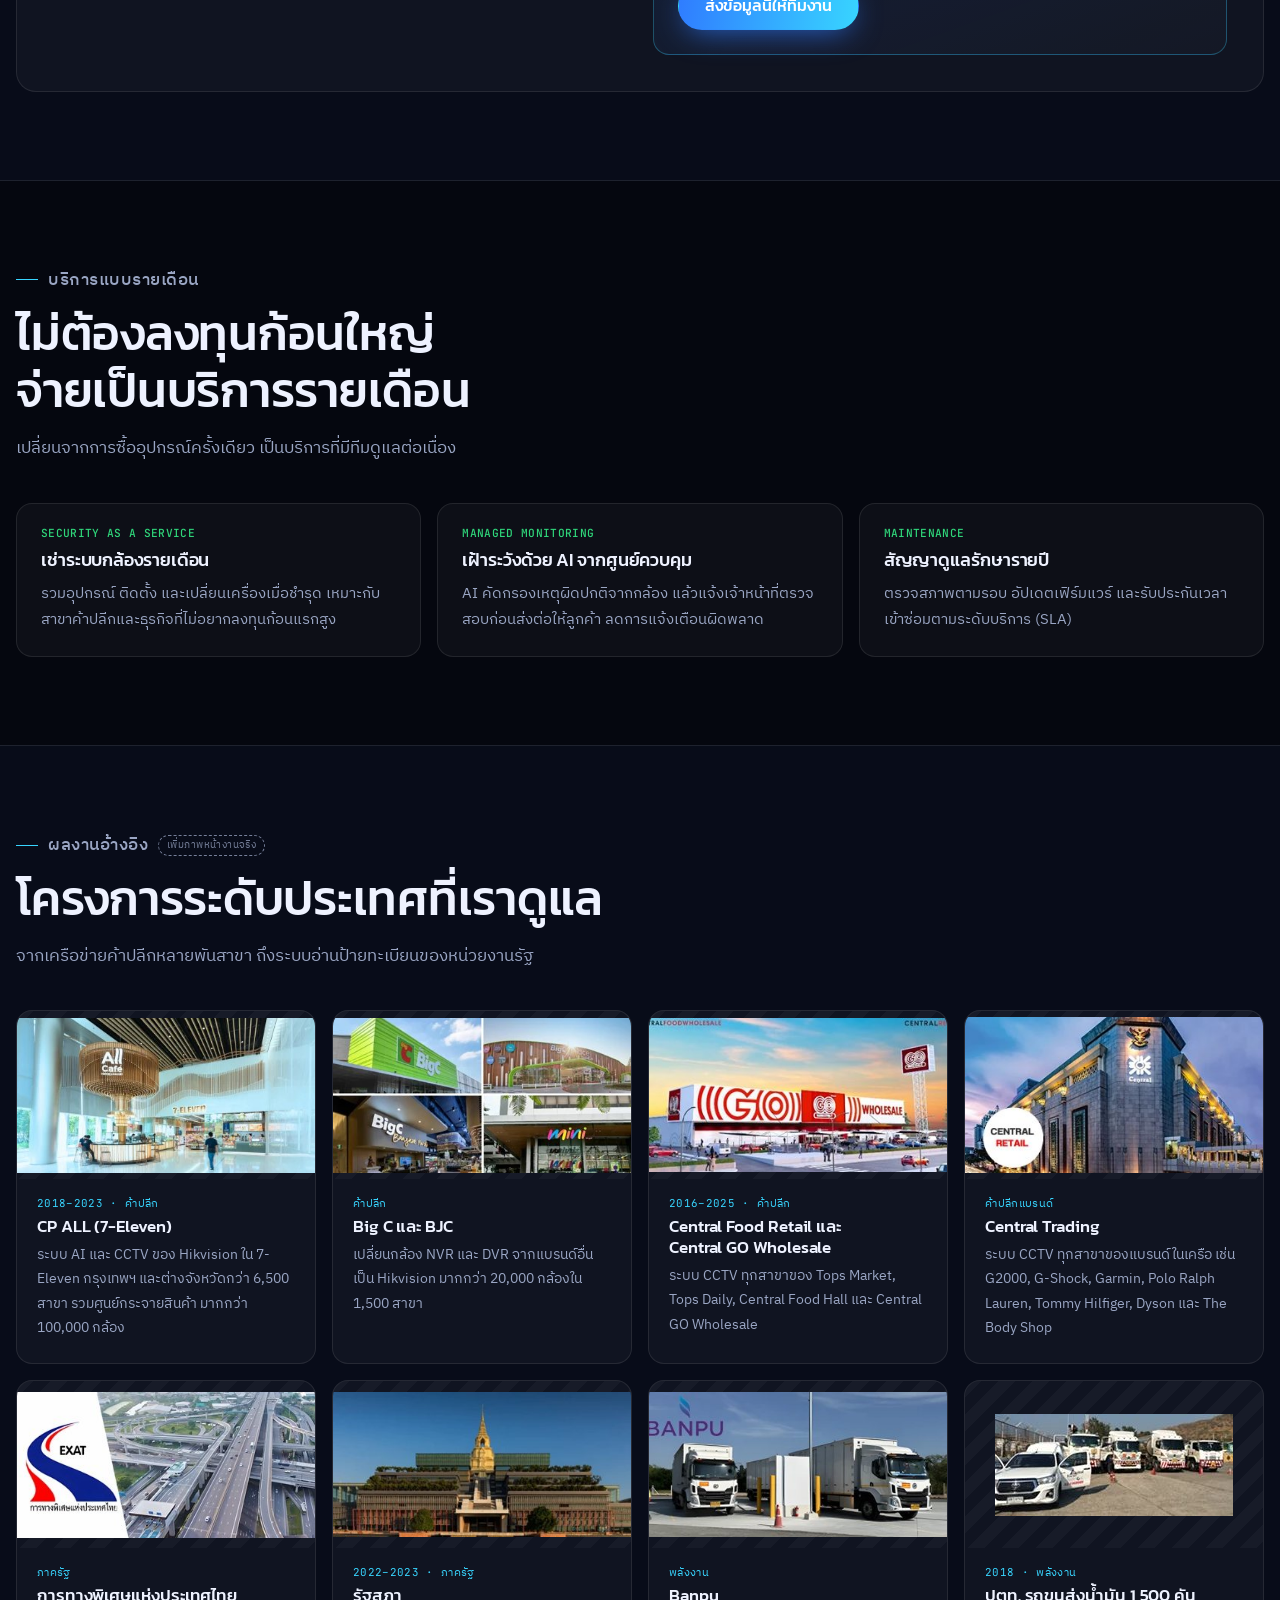
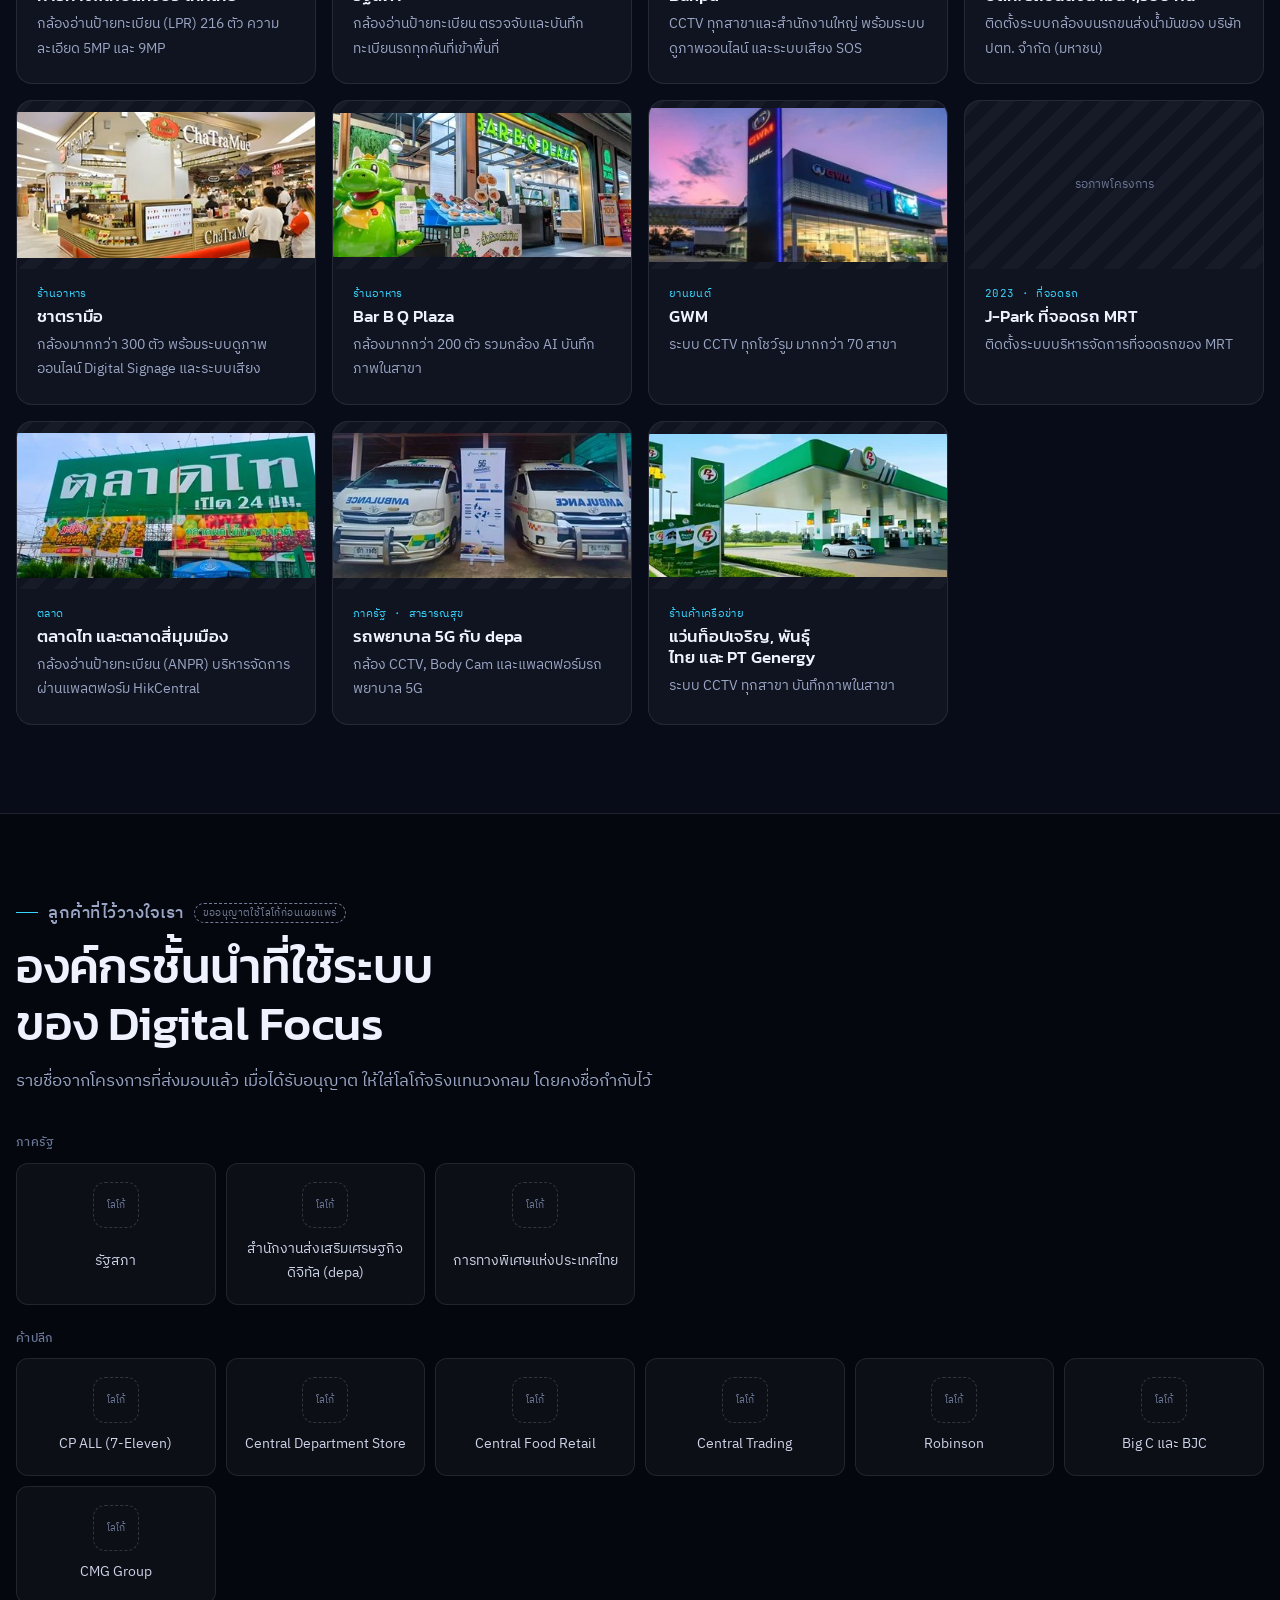
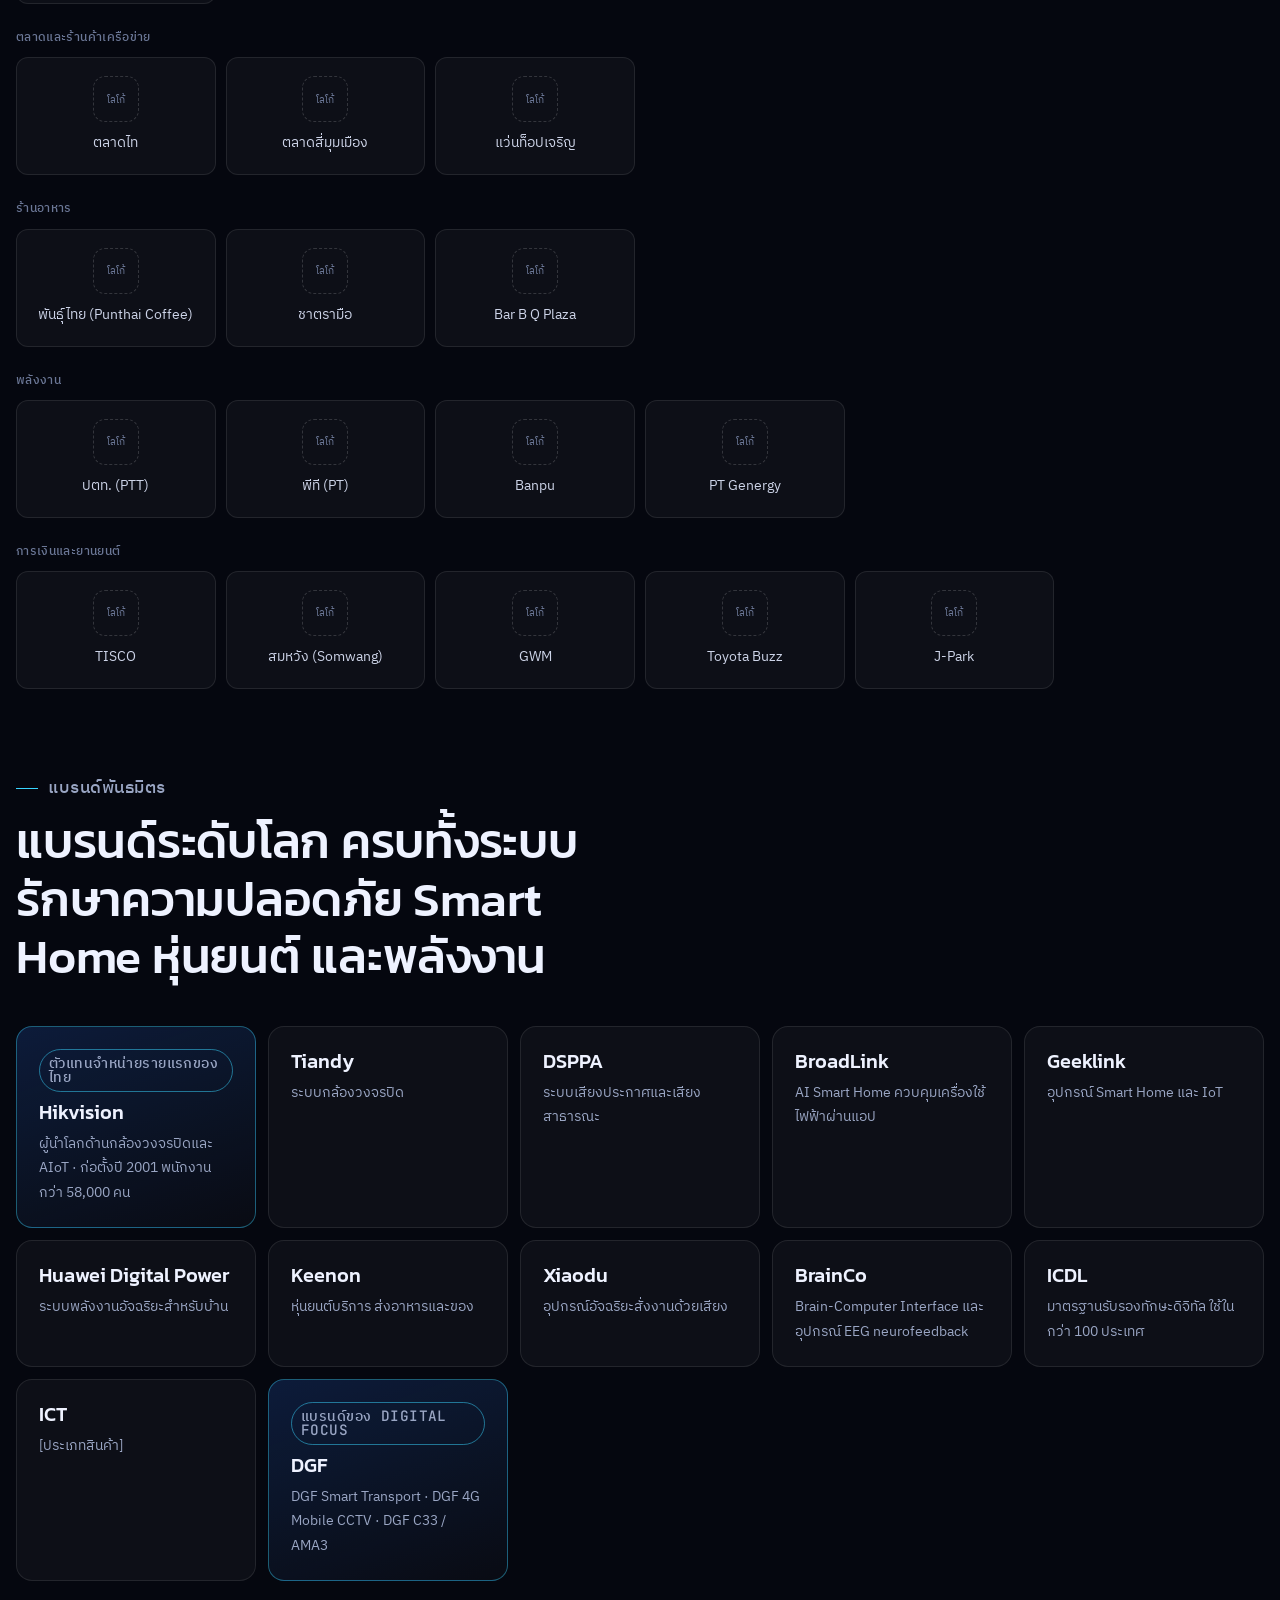
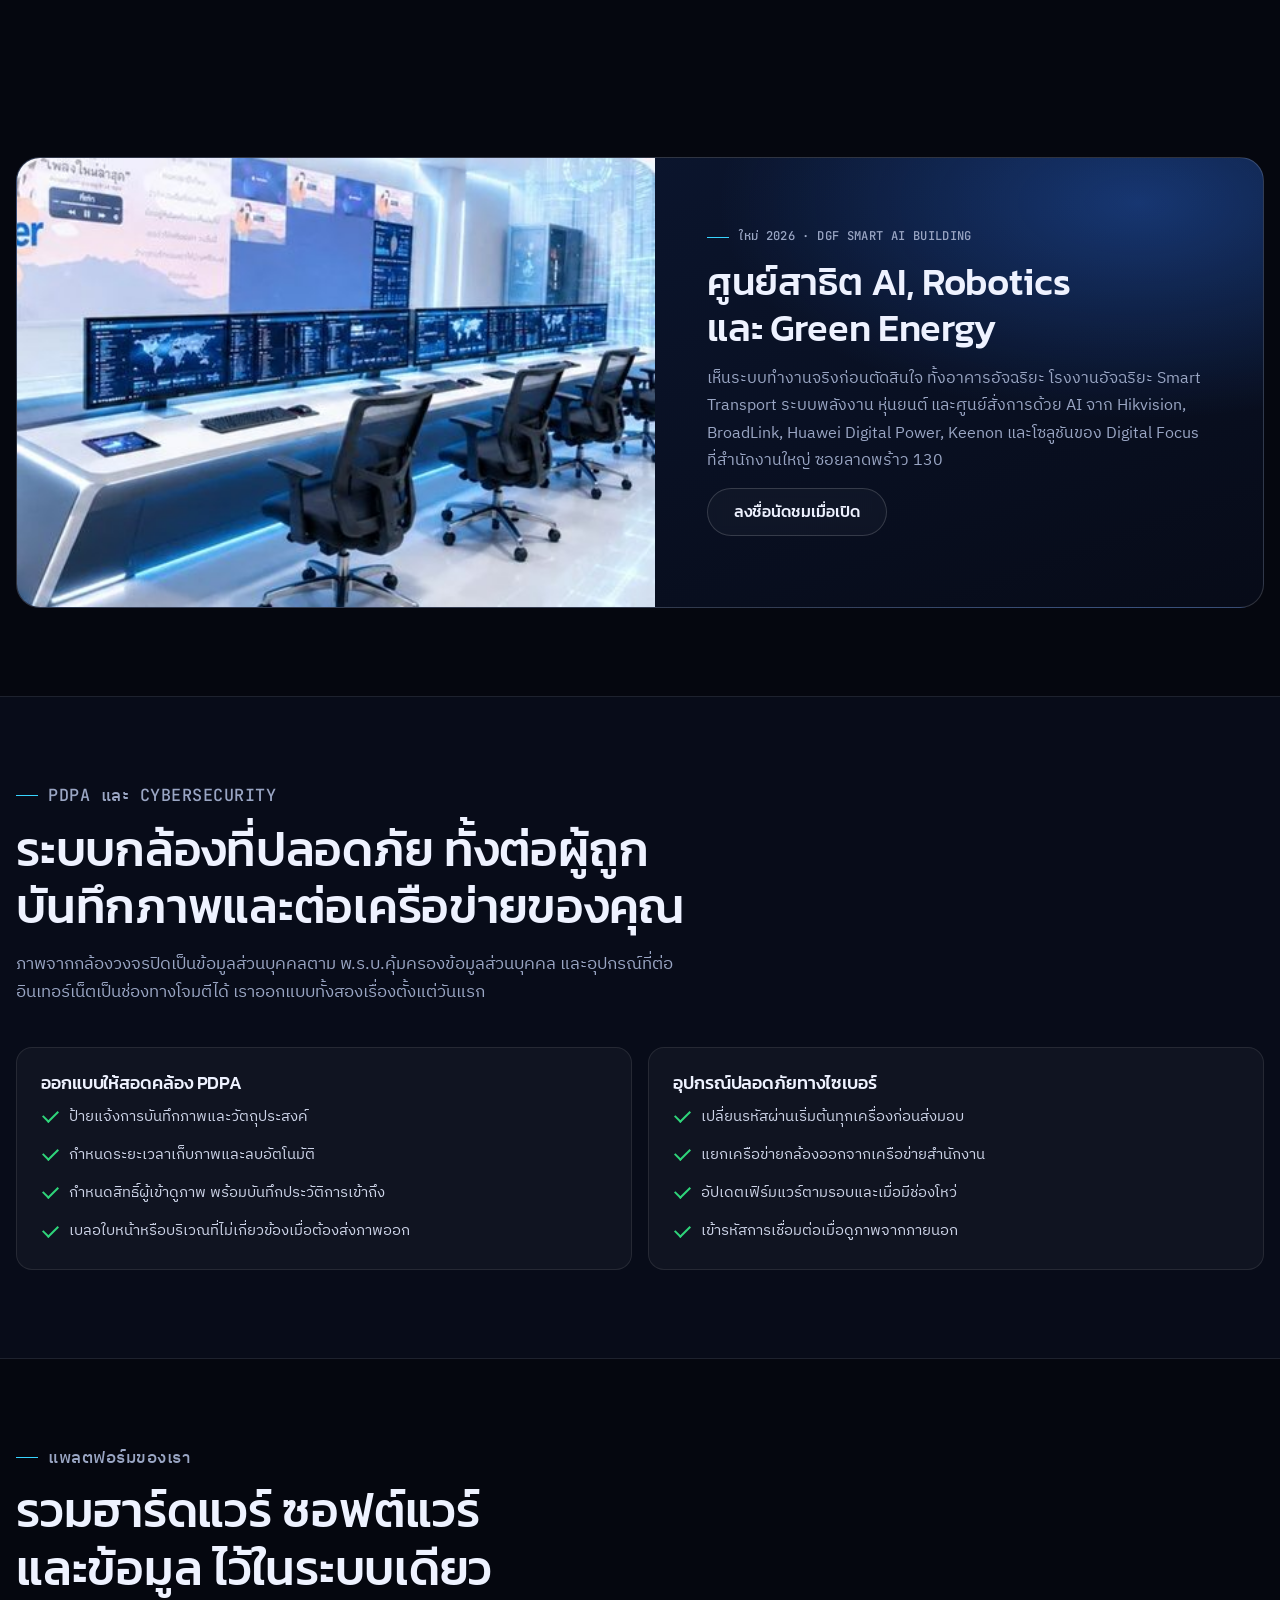
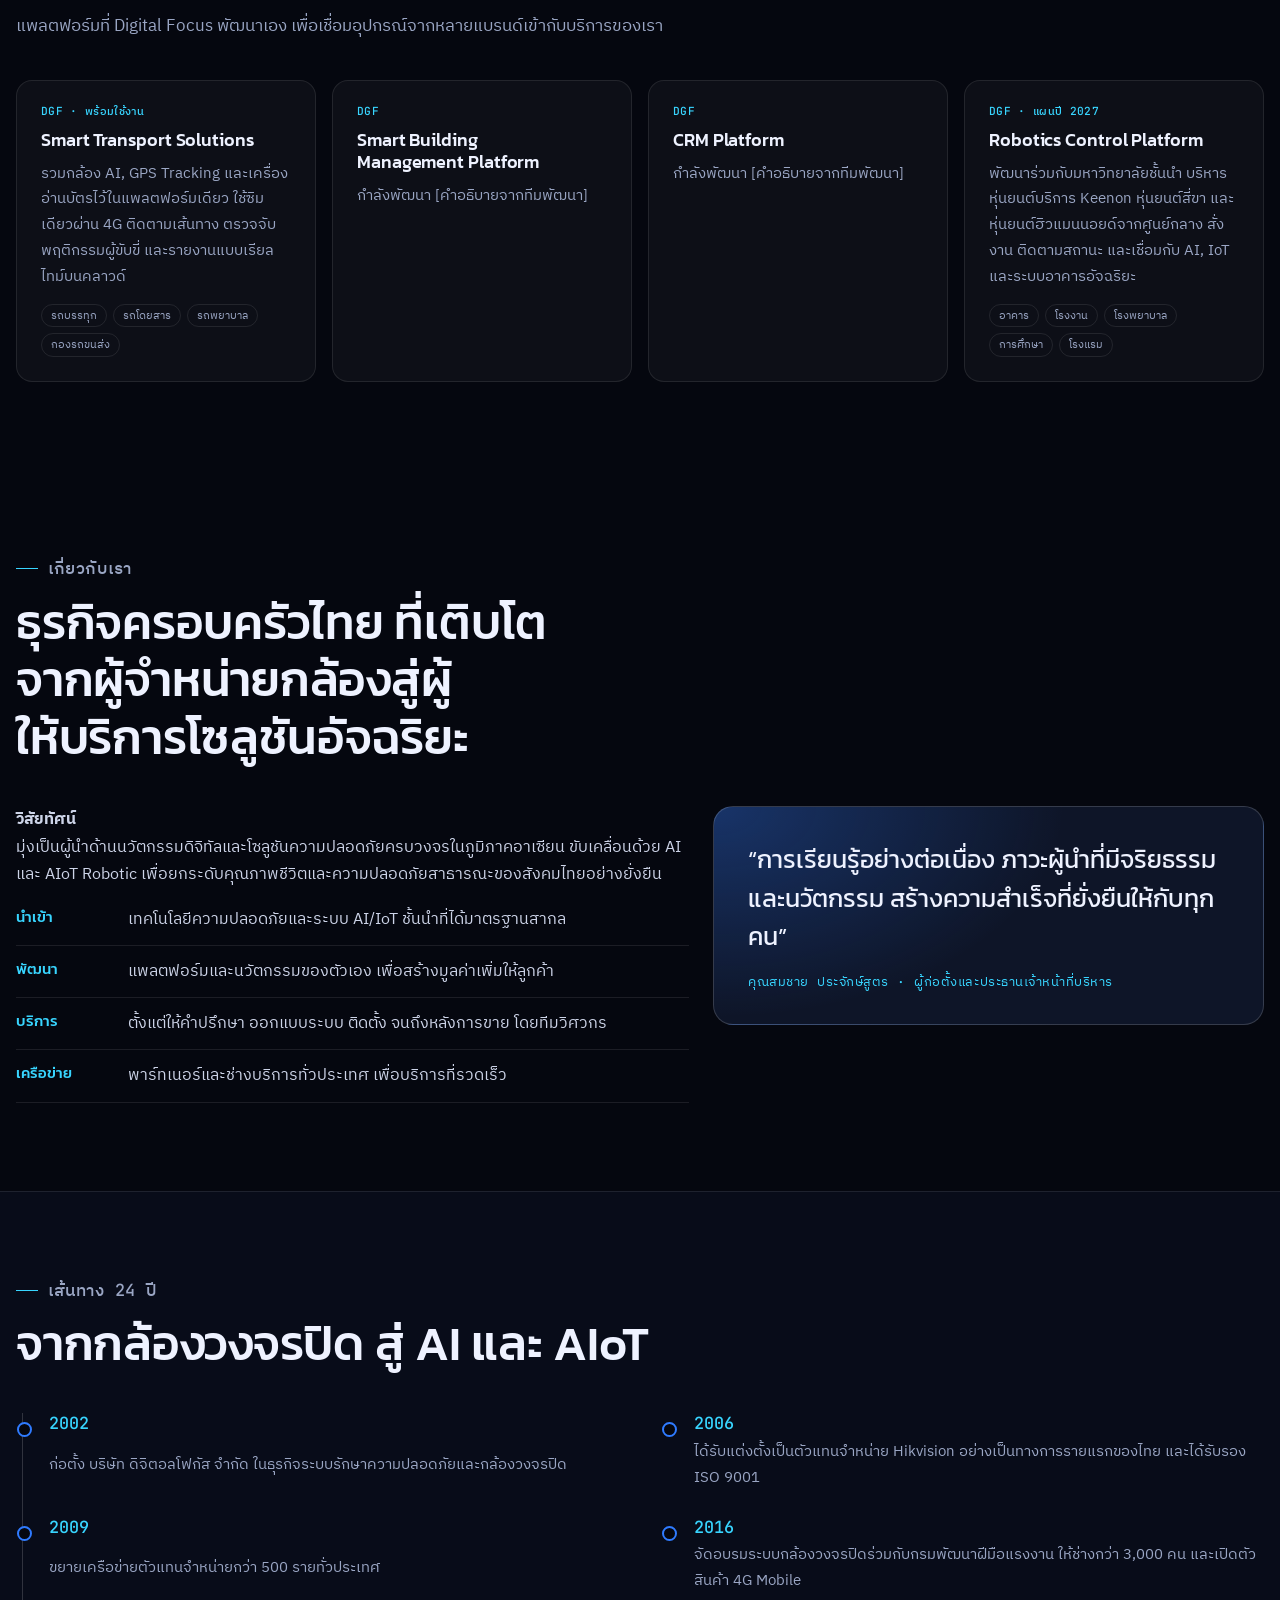
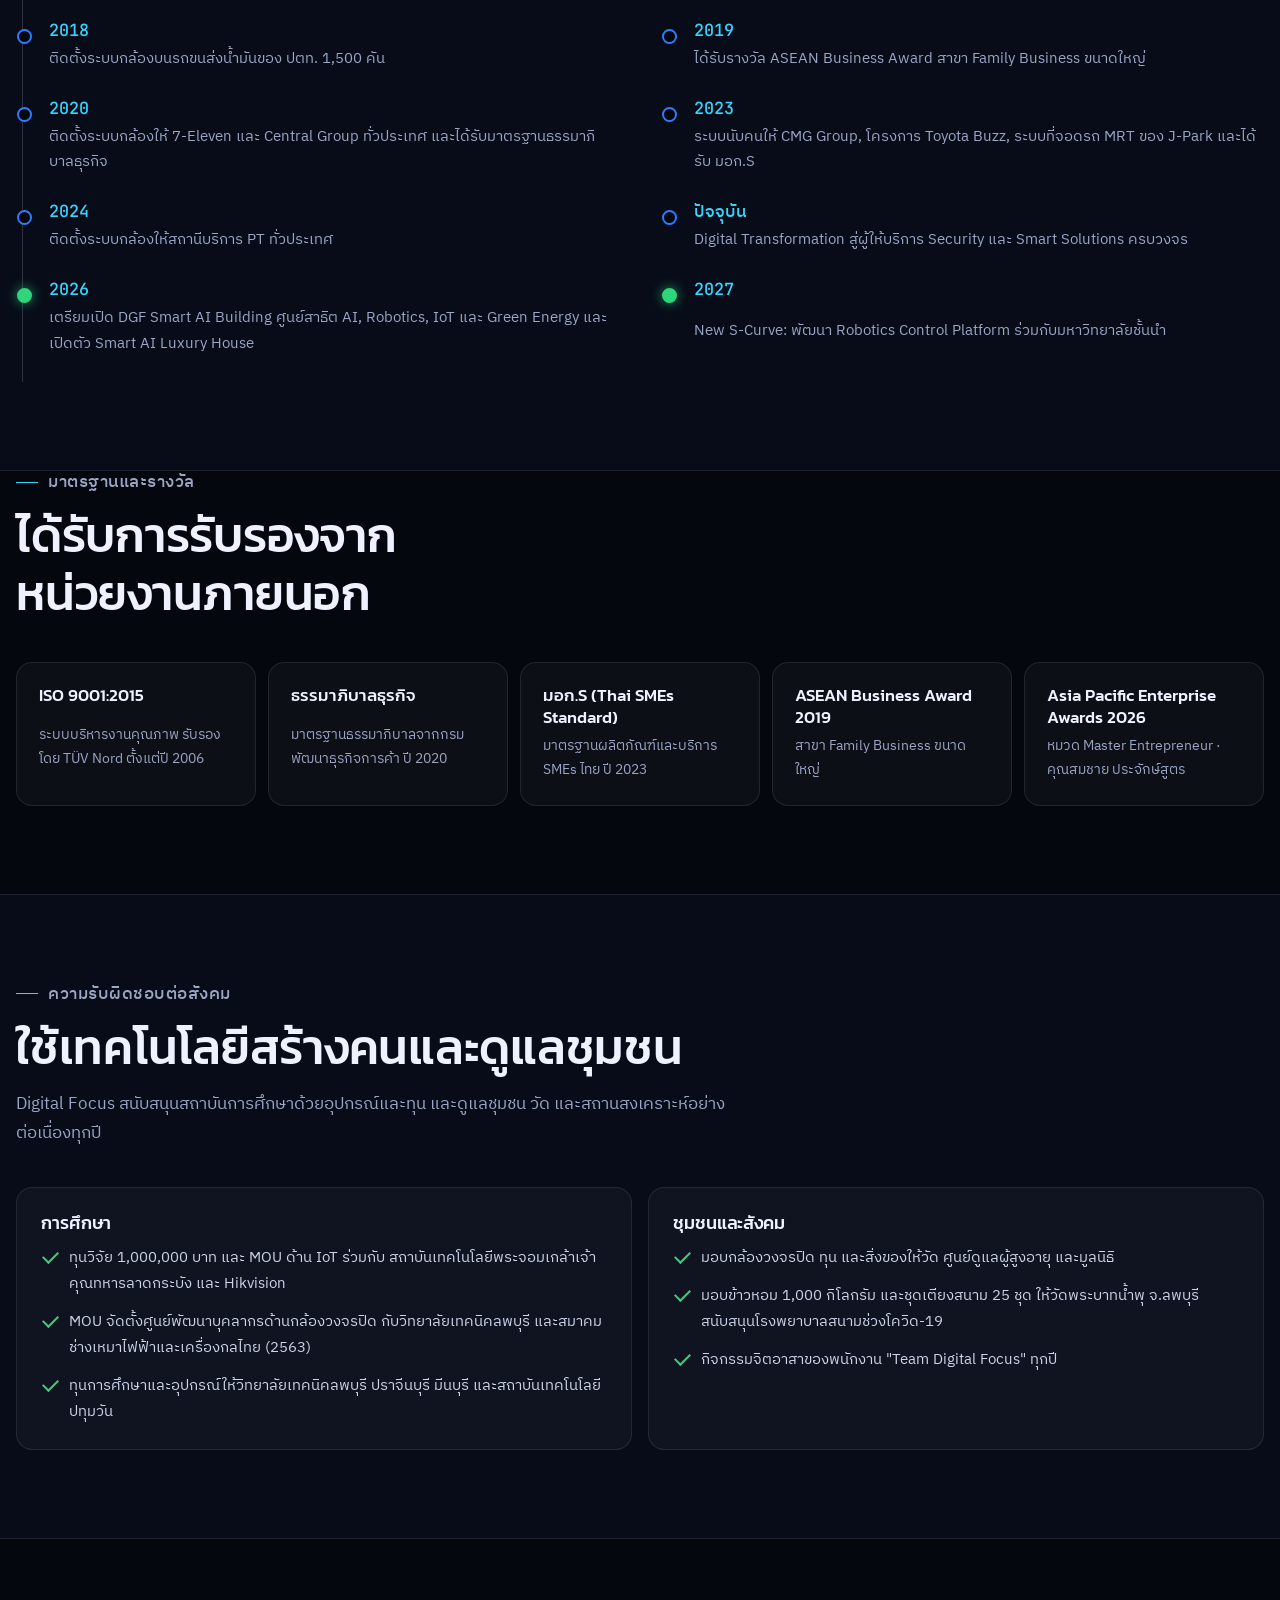
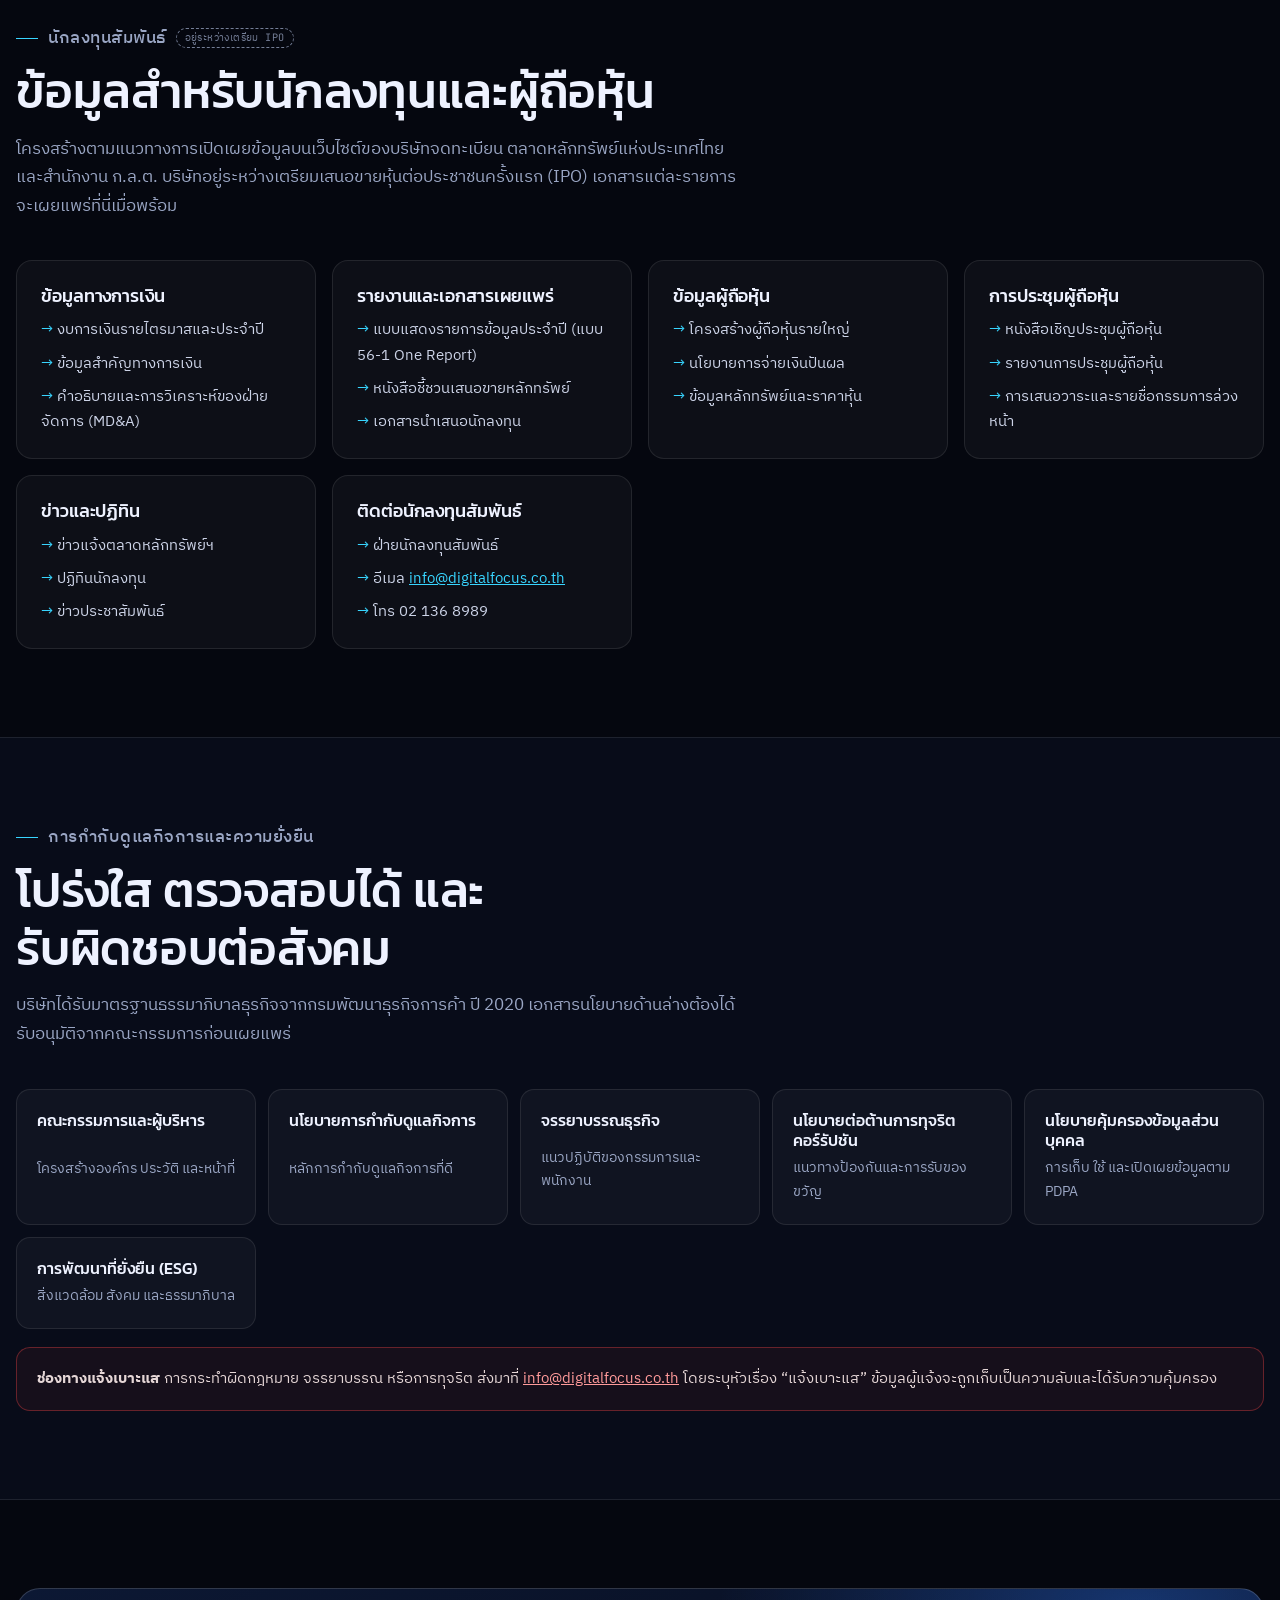
==== commit 041d2c7a: "Redesign prototype as a dark AI-security tech site Rebuild both language pages around a dark, glass-" ====
--- a/digitalfocus-prototype/index.html
+++ b/digitalfocus-prototype/index.html
@@ -7,278 +7,327 @@
 <meta name="claude:viewport-fit-sides" content="cover">
 <link rel="preconnect" href="https://fonts.googleapis.com">
 <link rel="preconnect" href="https://fonts.gstatic.com" crossorigin>
-<link href="https://fonts.googleapis.com/css2?family=Noto+Sans+Thai:wght@400;500;600;700&family=Noto+Sans:wght@400;500;600;700&display=swap" rel="stylesheet">
+<link href="https://fonts.googleapis.com/css2?family=Kanit:wght@400;500;600&family=IBM+Plex+Sans+Thai:wght@400;500;600&family=JetBrains+Mono:wght@400;500;600&display=swap" rel="stylesheet">
 <style>
-/* Layout: security-manufacturer corporate site. White header with utility bar, full-width banner carousel, icon row of product categories, image-led industry and project cards, investor relations and governance blocks, dark footer with legal links. Palette from the Digital Focus logo and company profile: royal blue primary, green and red as small accents only. */
+/* Layout: dark AI-security product site. Glass header, hero split between a large headline and a live AI camera feed with detection boxes over an animated sensor network, a client marquee, a bento grid of innovations, and dark glass cards throughout. Brand blue drives gradients and glows; brand red marks recording and alerts; brand green marks live and verified states. Committed single dark look. */
 :root{
-  --bg:#ffffff; --surface:#f4f6fa; --card:#ffffff; --ink:#18202e; --muted:#5a6375; --line:#e1e5ec;
-  --blue:#0b4db3; --blue-dark:#08337a; --blue-soft:#e8effb; --green:#1f9a4b; --green-soft:#e6f4ec; --red:#e3262b; --red-soft:#fdeaea;
-  --foot:#141a26; --on-dark:#ffffff; --on-dark-muted:#a9b1c2;
-  --head:'Noto Sans Thai','Noto Sans',system-ui,sans-serif;
-  --body:'Noto Sans Thai','Noto Sans',system-ui,sans-serif;
+  --bg:#05070f; --bg-2:#080c19; --surface:#0b1122; --card:rgba(255,255,255,.035); --card-solid:#0e1528;
+  --line:rgba(255,255,255,.09); --line-2:rgba(255,255,255,.16);
+  --ink:#eef2ff; --muted:#9aa6c4; --dim:#6b7796;
+  --blue:#2f7bff; --cyan:#38d5ff; --blue-deep:#0b4db3; --green:#2fd57a; --red:#ff4545;
+  --grad:linear-gradient(100deg,#2f7bff 0%,#38d5ff 100%);
+  --glow:0 0 0 1px rgba(56,213,255,.25),0 10px 40px -10px rgba(47,123,255,.55);
+  --head:'Kanit','IBM Plex Sans Thai',system-ui,sans-serif;
+  --body:'IBM Plex Sans Thai','Noto Sans Thai',system-ui,sans-serif;
+  --mono:'JetBrains Mono','IBM Plex Sans Thai',ui-monospace,SFMono-Regular,Menlo,monospace;
+  color-scheme:dark;
 }
-@media (prefers-color-scheme: dark){:root:not([data-theme="light"]){
-  --bg:#0d1320; --surface:#131b2b; --card:#182235; --ink:#eef1f7; --muted:#a7b0c2; --line:#253049;
-  --blue:#5b93f0; --blue-dark:#0a2a63; --blue-soft:#17284a; --green:#4cc27a; --green-soft:#14301f; --red:#ff6b6e; --red-soft:#3a1a1f;
-  --foot:#090d16; color-scheme:dark}}
-:root[data-theme="dark"]{
-  --bg:#0d1320; --surface:#131b2b; --card:#182235; --ink:#eef1f7; --muted:#a7b0c2; --line:#253049;
-  --blue:#5b93f0; --blue-dark:#0a2a63; --blue-soft:#17284a; --green:#4cc27a; --green-soft:#14301f; --red:#ff6b6e; --red-soft:#3a1a1f;
-  --foot:#090d16; color-scheme:dark}
-
 *{box-sizing:border-box}
-body{background:var(--bg);color:var(--ink);font:16px/1.7 var(--body);margin:0}
-body::before{content:"";position:fixed;inset:0 0 auto;height:env(safe-area-inset-top,0px);z-index:30;background:var(--card)}
-h1,h2,h3{font-family:var(--head);font-weight:700;line-height:1.3;margin:0;text-wrap:balance}
+html{scroll-behavior:smooth}
+body{background:var(--bg);color:var(--ink);font:16px/1.7 var(--body);margin:0;-webkit-font-smoothing:antialiased}
+body::before{content:"";position:fixed;inset:0 0 auto;height:env(safe-area-inset-top,0px);z-index:30;background:var(--bg)}
+h1,h2,h3{font-family:var(--head);font-weight:500;line-height:1.2;margin:0;text-wrap:balance;letter-spacing:-.005em}
 p{margin:0}
 a{color:inherit}
 img{display:block;max-width:100%}
 .wrap{max-width:1280px;margin:0 auto;padding-inline:max(16px,env(safe-area-inset-left,0px)) max(16px,env(safe-area-inset-right,0px))}
-section{padding-block:60px}
-.eyebrow{font:600 .8rem/1.3 var(--head);letter-spacing:.08em;text-transform:uppercase;color:var(--blue)}
-.sec-head{display:grid;gap:10px;margin-bottom:30px;max-width:70ch}
+section{padding-block:88px;position:relative}
+.eyebrow{font:500 .76rem/1.3 var(--mono);letter-spacing:.03em;text-transform:uppercase;color:var(--cyan);display:inline-flex;align-items:center;gap:10px;flex-wrap:wrap}
+.eyebrow::before{content:"";width:22px;height:1px;background:var(--cyan)}
+.sec-head{display:grid;gap:14px;margin-bottom:40px;max-width:72ch}
 .sec-head.center{margin-inline:auto;text-align:center;justify-items:center}
-.sec-head h2{font-size:clamp(1.6rem,4vw,2.3rem)}
-.sec-head p{color:var(--muted)}
-:focus-visible{outline:3px solid var(--blue);outline-offset:2px}
+.sec-head h2{font-size:clamp(1.9rem,4.6vw,3rem)}
+.sec-head p{color:var(--muted);font-size:1.05rem}
+.grad{background:var(--grad);-webkit-background-clip:text;background-clip:text;color:transparent}
+:focus-visible{outline:2px solid var(--cyan);outline-offset:3px}
 
 /* buttons */
-.btn{display:inline-flex;align-items:center;gap:8px;border:1px solid transparent;border-radius:4px;padding:11px 24px;font:600 .95rem/1.2 var(--head);cursor:pointer;text-decoration:none;min-height:44px}
-.btn-red{background:var(--blue);color:#fff}
-.btn-red:hover{background:var(--blue-dark)}
-.btn-line{border-color:var(--blue);color:var(--blue);background:transparent}
-.btn-line:hover{background:var(--blue-soft)}
-.btn-ghost{border-color:#fff;color:#fff;background:transparent}
-.btn-ghost:hover{background:#fff;color:var(--blue-dark)}
-.more{font:600 .92rem/1.3 var(--head);color:var(--blue);text-decoration:none;display:inline-flex;gap:6px;align-items:center}
-.more::after{content:"›";font-size:1.3em;line-height:1}
+.btn{display:inline-flex;align-items:center;gap:10px;border:1px solid transparent;border-radius:999px;padding:12px 26px;font:500 .98rem/1.2 var(--head);cursor:pointer;text-decoration:none;min-height:48px;transition:box-shadow .25s,transform .25s,background .25s}
+.btn-red{background:var(--grad);color:#fff;box-shadow:0 8px 30px -8px rgba(47,123,255,.8)}
+.btn-red:hover{transform:translateY(-1px);box-shadow:0 12px 40px -8px rgba(56,213,255,.9)}
+.btn-line,.btn-ghost{border-color:var(--line-2);color:var(--ink);background:rgba(255,255,255,.03);backdrop-filter:blur(6px)}
+.btn-line:hover,.btn-ghost:hover{border-color:var(--cyan);background:rgba(56,213,255,.08)}
+.more{font:500 .92rem/1.3 var(--head);color:var(--cyan);text-decoration:none;display:inline-flex;gap:8px;align-items:center}
+.more::after{content:"→";transition:transform .25s}
+a:hover .more::after{transform:translateX(4px)}
 
 /* utility bar and header */
-.util{background:var(--surface);border-bottom:1px solid var(--line);font-size:.8rem;color:var(--muted)}
-.util .wrap{display:flex;justify-content:flex-end;gap:18px;min-height:34px;align-items:center;flex-wrap:wrap}
+.util{background:var(--bg);border-bottom:1px solid var(--line);font:400 .74rem/1 var(--mono);color:var(--dim);letter-spacing:.04em}
+.util .wrap{display:flex;justify-content:flex-end;gap:20px;min-height:32px;align-items:center;flex-wrap:wrap}
 .util a{text-decoration:none}
-.util a:hover{color:var(--blue)}
-header{position:sticky;top:env(safe-area-inset-top,0px);z-index:20;background:var(--card);border-bottom:1px solid var(--line);box-shadow:0 2px 10px rgba(16,30,60,.05)}
-.bar{display:flex;align-items:center;justify-content:space-between;gap:16px;min-height:68px}
+.util a:hover{color:var(--ink)}
+header{position:sticky;top:env(safe-area-inset-top,0px);z-index:20;background:rgba(5,7,15,.72);backdrop-filter:saturate(160%) blur(14px);-webkit-backdrop-filter:saturate(160%) blur(14px);border-bottom:1px solid var(--line)}
+.bar{display:flex;align-items:center;justify-content:space-between;gap:16px;min-height:70px}
 .brand{display:flex;align-items:center;gap:12px;text-decoration:none}
-.mark{width:38px;height:34px;flex:none}
-.brand b{font:700 1.2rem/1 var(--head);color:var(--ink)}
-.brand small{display:block;font:400 .72rem/1.3 var(--body);color:var(--muted)}
-nav{display:none;gap:4px;font:500 .95rem/1 var(--head)}
-nav a{text-decoration:none;color:var(--ink);padding:24px 12px;border-bottom:3px solid transparent}
-nav a:hover{color:var(--blue);border-bottom-color:var(--blue)}
+.mark{width:36px;height:32px;flex:none;filter:drop-shadow(0 0 10px rgba(47,123,255,.45))}
+.brand b{font:600 1.18rem/1 var(--head);letter-spacing:.01em}
+.brand small{display:block;font:400 .68rem/1.4 var(--mono);color:var(--dim);letter-spacing:.03em}
+nav{display:none;gap:2px;font:400 .95rem/1 var(--head)}
+nav a{text-decoration:none;color:var(--muted);padding:10px 14px;border-radius:999px;transition:color .2s,background .2s}
+nav a:hover{color:var(--ink);background:rgba(255,255,255,.06)}
 .hdr-cta{display:flex;gap:10px;align-items:center}
-.hdr-cta .btn{padding:8px 18px;min-height:40px}
-.icon-btn{display:inline-grid;place-content:center;text-decoration:none;appearance:none;border:1px solid var(--line);background:var(--card);color:var(--ink);border-radius:4px;min-width:44px;min-height:40px;padding:0 10px;font:600 .85rem/1 var(--head);cursor:pointer}
+.hdr-cta .btn{padding:8px 18px;min-height:40px;font-size:.9rem}
+.icon-btn{display:inline-grid;place-content:center;text-decoration:none;appearance:none;border:1px solid var(--line-2);background:transparent;color:var(--ink);border-radius:999px;min-width:44px;min-height:40px;padding:0 12px;font:500 .8rem/1 var(--mono);cursor:pointer}
+.icon-btn:hover{border-color:var(--cyan)}
 .menu-btn{gap:4px}
 .menu-btn i{display:block;width:18px;height:2px;background:var(--ink);border-radius:2px}
-@media(min-width:1080px){nav{display:flex}.menu-btn{display:none}}
-.mnav{background:var(--card);border-top:1px solid var(--line)}
-.mnav .wrap{display:grid;padding-block:8px 16px}
-.mnav a{text-decoration:none;padding:13px 0;border-bottom:1px solid var(--line);font:500 1rem/1.3 var(--head)}
-@media(min-width:1080px){.mnav{display:none!important}}
-@media(max-width:560px){.hdr-cta .btn-red{display:none}.util .wrap{justify-content:center}}
-
-/* hero carousel */
-.hero{position:relative;padding:0;background:var(--blue-dark);color:#fff;overflow:hidden}
-.slides{display:grid}
-.slide{grid-area:1/1;position:relative;opacity:0;visibility:hidden;transition:opacity .6s}
-.slide.on{opacity:1;visibility:visible}
-.slide img{position:absolute;inset:0;width:100%;height:100%;object-fit:cover}
-.slide::after{content:"";position:absolute;inset:0;background:linear-gradient(90deg,rgba(6,24,64,.92) 0%,rgba(6,24,64,.7) 48%,rgba(6,24,64,.1) 100%)}
-.slide .wrap{position:relative;z-index:1;padding-block:clamp(64px,10vw,130px) clamp(80px,10vw,130px);display:grid;gap:16px}
-.slide .wrap > *{max-width:620px}
-.slide .eyebrow{color:#8fb8ff}
-.slide h1,.slide h2{font-size:clamp(2rem,5.6vw,3.4rem);line-height:1.18}
-.slide h1 em,.slide h2 em{font-style:normal;color:#8fb8ff}
-.lead{color:#d4def0;font-size:clamp(1rem,2.2vw,1.15rem);max-width:56ch}
-.slide .ctas{display:flex;flex-wrap:wrap;gap:12px;margin-top:6px}
-.hero-cap{font-size:.74rem;color:#b9c6de}
-.hero-ctrl{position:absolute;z-index:2;left:0;right:0;bottom:22px;display:flex;justify-content:center;gap:10px;align-items:center}
-.dot{appearance:none;border:0;width:34px;height:4px;padding:0;background:rgba(255,255,255,.4);cursor:pointer;border-radius:2px}
-.dot[aria-current="true"]{background:#fff}
-.arrow{appearance:none;border:1px solid rgba(255,255,255,.5);background:rgba(6,24,64,.35);color:#fff;width:40px;height:40px;border-radius:50%;cursor:pointer;font-size:1.2rem;line-height:1}
-
-/* product categories */
-.cats-sec{padding-block:40px;border-bottom:1px solid var(--line)}
-.cats{display:grid;grid-template-columns:repeat(2,1fr);gap:8px}
-@media(min-width:640px){.cats{grid-template-columns:repeat(4,1fr)}}
-@media(min-width:1080px){.cats{grid-template-columns:repeat(8,1fr)}}
-.cat{display:grid;justify-items:center;gap:10px;padding:18px 8px;border-radius:6px;text-decoration:none;text-align:center;font:500 .9rem/1.3 var(--head)}
-.cat:hover{background:var(--surface);color:var(--blue)}
-.cat svg{width:40px;height:40px;stroke:var(--blue);fill:none;stroke-width:1.6;stroke-linecap:round;stroke-linejoin:round}
-
-/* audience switcher */
-.aud-sec{background:var(--surface)}
-.aud{background:var(--card);border:1px solid var(--line);border-radius:6px;overflow:hidden}
-.tabs{display:grid;grid-template-columns:repeat(2,1fr);border-bottom:1px solid var(--line)}
-.tab{appearance:none;border:0;background:transparent;color:var(--muted);padding:16px;font:600 .92rem/1.3 var(--head);cursor:pointer;text-align:left;border-top:3px solid transparent;min-height:60px}
-.tab small{display:block;font:400 .78rem/1.3 var(--body);margin-top:2px}
-.tab[aria-selected="true"]{color:var(--blue);background:var(--blue-soft);border-top-color:var(--blue)}
+@media(min-width:1100px){nav{display:flex}.menu-btn{display:none}}
+.mnav{background:var(--bg-2);border-top:1px solid var(--line)}
+.mnav .wrap{display:grid;padding-block:8px 18px}
+.mnav a{text-decoration:none;padding:14px 0;border-bottom:1px solid var(--line);font:400 1.02rem/1.3 var(--head)}
+@media(min-width:1100px){.mnav{display:none!important}}
+@media(max-width:560px){.hdr-cta .btn-red{display:none}.util{display:none}}
+
+/* hero */
+.hero{padding-block:clamp(56px,8vw,110px) clamp(64px,8vw,120px);overflow:hidden;isolation:isolate;background:radial-gradient(1200px 600px at 75% 20%,rgba(47,123,255,.22),transparent 60%),radial-gradient(800px 500px at 10% 90%,rgba(56,213,255,.10),transparent 60%),var(--bg)}
+.hero::after{content:"";position:absolute;inset:0;z-index:-1;background-image:linear-gradient(var(--line) 1px,transparent 1px),linear-gradient(90deg,var(--line) 1px,transparent 1px);background-size:56px 56px;-webkit-mask:radial-gradient(ellipse at 60% 40%,#000 0%,transparent 70%);mask:radial-gradient(ellipse at 60% 40%,#000 0%,transparent 70%);opacity:.55}
+#net{position:absolute;inset:0;width:100%;height:100%;z-index:-1;opacity:.7}
+.hero-grid{display:grid;gap:48px;align-items:center}
+@media(min-width:1000px){.hero-grid{grid-template-columns:1.05fr .95fr}}
+.hero-copy{display:grid;gap:22px;min-width:0}
+.pill{justify-self:start;display:inline-flex;align-items:center;gap:10px;border:1px solid var(--line-2);background:rgba(255,255,255,.04);border-radius:999px;padding:7px 14px;font:400 .74rem/1.3 var(--mono);letter-spacing:.03em;color:var(--muted)}
+.live{width:8px;height:8px;border-radius:50%;background:var(--green);box-shadow:0 0 0 0 rgba(47,213,122,.6);animation:ping 2s infinite;flex:none}
+@keyframes ping{0%{box-shadow:0 0 0 0 rgba(47,213,122,.6)}70%{box-shadow:0 0 0 10px rgba(47,213,122,0)}100%{box-shadow:0 0 0 0 rgba(47,213,122,0)}}
+.hero h1{font-size:clamp(2.4rem,6.4vw,4.6rem);line-height:1.08;font-weight:500}
+.lead{color:var(--muted);font-size:clamp(1.02rem,2vw,1.18rem);max-width:56ch}
+.ctas{display:flex;flex-wrap:wrap;gap:12px}
+.kpis{display:flex;flex-wrap:wrap;gap:12px 36px;padding-top:22px;border-top:1px solid var(--line);margin-top:6px}
+.kpis div{display:grid}
+.kpis b{font:500 1.7rem/1.1 var(--head);font-variant-numeric:tabular-nums}
+.kpis span{font-size:.82rem;color:var(--dim)}
+
+/* AI camera feed */
+.feed{position:relative;border-radius:18px;padding:10px;background:linear-gradient(160deg,rgba(255,255,255,.08),rgba(255,255,255,.02));border:1px solid var(--line-2);box-shadow:0 40px 120px -30px rgba(47,123,255,.55);min-width:0}
+.feed-top,.feed-bot{display:flex;justify-content:space-between;align-items:center;gap:10px;padding:8px 8px 10px;font:400 .72rem/1.2 var(--mono);color:var(--muted);letter-spacing:.03em;flex-wrap:wrap}
+.feed-bot{padding:10px 8px 6px}
+.rec{color:var(--red);display:inline-flex;gap:6px;align-items:center}
+.rec::before{content:"";width:8px;height:8px;border-radius:50%;background:var(--red);animation:blink 1.2s steps(2) infinite}
+@keyframes blink{50%{opacity:.2}}
+.on-ai{color:var(--green);display:inline-flex;gap:6px;align-items:center}
+.on-ai::before{content:"";width:8px;height:8px;border-radius:50%;background:var(--green)}
+.screen{position:relative;aspect-ratio:391/191;max-width:100%;border-radius:10px;overflow:hidden;background:#000}
+.screen img{width:100%;height:100%;object-fit:cover;filter:saturate(.75) contrast(1.08) brightness(.9)}
+.screen::before{content:"";position:absolute;inset:0;z-index:2;pointer-events:none;background:repeating-linear-gradient(0deg,rgba(0,0,0,.18) 0 1px,transparent 1px 3px)}
+.screen::after{content:"";position:absolute;left:0;right:0;height:30%;z-index:2;pointer-events:none;background:linear-gradient(180deg,transparent,rgba(56,213,255,.16),transparent);animation:scan 4s linear infinite}
+@keyframes scan{from{top:-30%}to{top:100%}}
+.box{position:absolute;z-index:3;border:1.5px solid var(--cyan);border-radius:3px;box-shadow:0 0 0 1px rgba(0,0,0,.35),inset 0 0 18px rgba(56,213,255,.15);animation:lock 3.2s ease-in-out infinite}
+.box span{position:absolute;left:-1.5px;bottom:100%;margin-bottom:3px;white-space:nowrap;background:var(--cyan);color:#001523;font:600 .64rem/1 var(--mono);padding:3px 5px;border-radius:2px;letter-spacing:.03em}
+.box.plate{border-color:var(--green);box-shadow:inset 0 0 10px rgba(47,213,122,.25)}
+.box.plate span{background:var(--green);bottom:auto;top:100%;margin:3px 0 0}
+.box.b2{animation-delay:.6s}
+@keyframes lock{0%,100%{transform:scale(1)}50%{transform:scale(1.015)}}
+.fence{position:absolute;z-index:3;left:4%;right:4%;bottom:9%;border-top:2px dashed var(--red);opacity:.85}
+.fence span{position:absolute;right:0;top:4px;font:600 .6rem/1 var(--mono);color:var(--red);background:rgba(0,0,0,.55);padding:3px 5px;border-radius:2px}
+.feed-log{display:grid;gap:4px;padding:10px 8px 4px;border-top:1px solid var(--line);margin-top:8px;font:400 .72rem/1.5 var(--mono);color:var(--muted)}
+.feed-log b{font-weight:500;color:var(--ink)}
+.feed-log .g{color:var(--green)}.feed-log .r{color:var(--red)}
+.feed-cap{font:400 .68rem/1.4 var(--body);color:var(--dim);padding:6px 8px 2px}
+
+/* client marquee */
+.marquee-sec{padding-block:34px;border-block:1px solid var(--line);background:var(--bg-2)}
+.marquee-sec p{text-align:center;font:400 .74rem/1 var(--mono);letter-spacing:.03em;text-transform:uppercase;color:var(--dim);margin-bottom:20px}
+.marquee{overflow:hidden;-webkit-mask:linear-gradient(90deg,transparent,#000 10%,#000 90%,transparent);mask:linear-gradient(90deg,transparent,#000 10%,#000 90%,transparent)}
+.track{display:flex;gap:56px;width:max-content;animation:slide 50s linear infinite}
+.track span{font:500 1.25rem/1 var(--head);color:var(--muted);white-space:nowrap;opacity:.85}
+@keyframes slide{to{transform:translateX(-50%)}}
+.marquee:hover .track{animation-play-state:paused}
+
+/* bento */
+.bento{display:grid;gap:16px;grid-template-columns:1fr}
+@media(min-width:760px){.bento{grid-template-columns:repeat(4,1fr);grid-auto-rows:260px}.b-xl{grid-column:span 2;grid-row:span 2}.b-wide{grid-column:span 2}}
+.tile{position:relative;overflow:hidden;border-radius:18px;border:1px solid var(--line);background:var(--card-solid);text-decoration:none;display:flex;flex-direction:column;justify-content:flex-end;min-height:240px;isolation:isolate;transition:border-color .3s,box-shadow .3s}
+.tile:hover{border-color:rgba(56,213,255,.45);box-shadow:var(--glow)}
+.tile img{position:absolute;inset:0;width:100%;height:100%;object-fit:cover;z-index:-2;transition:transform .8s}
+.tile:hover img{transform:scale(1.05)}
+.tile::after{content:"";position:absolute;inset:0;z-index:-1;background:linear-gradient(180deg,rgba(5,7,15,0) 10%,rgba(5,7,15,.78) 55%,rgba(5,7,15,.97) 100%)}
+.tile .txt{padding:24px;display:grid;gap:8px}
+.tile h3{font-size:clamp(1.25rem,2.4vw,1.7rem)}
+.b-xl h3{font-size:clamp(1.5rem,3vw,2.2rem)}
+.tile p{color:#c6cee3;font-size:.95rem;max-width:52ch}
+.tile.stat{background:radial-gradient(400px 260px at 100% 0%,rgba(47,123,255,.35),transparent 70%),var(--card-solid);justify-content:space-between}
+.tile.stat::after{display:none}
+.tile.stat .big{font:500 clamp(2.6rem,6vw,3.6rem)/1 var(--head);padding:24px 24px 0}
+.tag{justify-self:start;font:500 .68rem/1 var(--mono);letter-spacing:.03em;text-transform:uppercase;padding:6px 9px;border-radius:999px;border:1px solid rgba(56,213,255,.45);color:var(--cyan);background:rgba(5,7,15,.5)}
+.tag.new{border-color:rgba(255,69,69,.55);color:#ff8a8a}
+.tag.live{border-color:rgba(47,213,122,.55);color:var(--green)}
+
+/* stats */
+.proof{background:var(--bg-2);border-block:1px solid var(--line);padding-block:64px}
+.proof-grid{display:grid;grid-template-columns:repeat(2,1fr);gap:1px;background:var(--line);border:1px solid var(--line);border-radius:16px;overflow:hidden}
+.proof-grid + .proof-grid{margin-top:16px}
+.proof-grid div{display:grid;gap:6px;align-content:start;background:var(--bg-2);padding:26px 22px}
+.proof-grid b{font:500 clamp(1.9rem,4.6vw,2.8rem)/1.05 var(--head);background:var(--grad);-webkit-background-clip:text;background-clip:text;color:transparent;font-variant-numeric:tabular-nums}
+.proof-grid span{font-size:.88rem;color:var(--muted)}
+@media(min-width:760px){.proof-grid{grid-template-columns:repeat(4,1fr)}}
+
+/* generic cards */
+.card{background:var(--card);border:1px solid var(--line);border-radius:16px;padding:24px;display:grid;gap:10px;align-content:start;min-width:0;transition:border-color .3s,box-shadow .3s}
+.card:hover{border-color:var(--line-2)}
+.card h3{font-size:1.15rem}
+.card p{color:var(--muted);font-size:.95rem}
+.cards{display:grid;gap:16px;grid-template-columns:repeat(auto-fill,minmax(280px,1fr))}
+.tags{display:flex;flex-wrap:wrap;gap:6px;margin-top:4px}
+.tags span{font:400 .7rem/1.2 var(--mono);color:var(--muted);padding:4px 9px;border-radius:999px;border:1px solid var(--line)}
+.card.rec{border-color:rgba(56,213,255,.45);box-shadow:var(--glow);background:linear-gradient(160deg,rgba(47,123,255,.12),rgba(255,255,255,.02))}
+.rec-flag{font:500 .7rem/1.2 var(--mono);letter-spacing:.03em;text-transform:uppercase;color:var(--cyan)}
+.card[hidden]{display:none}
+
+/* audience */
+.aud-sec{padding-block:0 40px}
+.aud{background:var(--card);border:1px solid var(--line);border-radius:20px;overflow:hidden;backdrop-filter:blur(8px)}
+.tabs{display:grid;grid-template-columns:repeat(2,1fr);gap:6px;padding:8px;border-bottom:1px solid var(--line)}
+.tab{appearance:none;border:1px solid transparent;background:transparent;color:var(--muted);padding:14px 16px;font:500 .95rem/1.3 var(--head);cursor:pointer;text-align:left;border-radius:12px;min-height:60px;transition:background .2s}
+.tab small{display:block;font:400 .76rem/1.3 var(--body);margin-top:3px;color:var(--dim)}
+.tab:hover{background:rgba(255,255,255,.04)}
+.tab[aria-selected="true"]{color:var(--ink);background:linear-gradient(160deg,rgba(47,123,255,.28),rgba(56,213,255,.08));border-color:rgba(56,213,255,.35)}
 @media(min-width:760px){.tabs{grid-template-columns:repeat(4,1fr)}}
-.panel{padding:24px;display:grid;gap:16px}
-.panel h2{font-size:clamp(1.2rem,3vw,1.5rem)}
-.panel ul{margin:0;padding:0;list-style:none;display:grid;gap:8px}
-.panel li{padding-left:24px;position:relative}
+.panel{padding:28px;display:grid;gap:18px}
+.panel h2{font-size:clamp(1.3rem,3vw,1.8rem)}
+.panel ul{margin:0;padding:0;list-style:none;display:grid;gap:10px}
+@media(min-width:760px){.panel ul{grid-template-columns:1fr 1fr}}
+.panel li{padding-left:26px;position:relative;color:#cdd4e8}
 .panel li::before{content:"";position:absolute;left:2px;top:.45em;width:12px;height:7px;border-left:2px solid var(--green);border-bottom:2px solid var(--green);transform:rotate(-45deg)}
 .panel .ctas{display:flex;flex-wrap:wrap;gap:10px}
 
-/* featured */
-.feature{display:grid;gap:20px;grid-template-columns:repeat(auto-fit,minmax(280px,1fr))}
-.fcard{display:grid;grid-template-rows:auto 1fr;text-decoration:none;background:var(--card);border:1px solid var(--line);border-radius:6px;overflow:hidden;min-width:0;transition:box-shadow .2s,transform .2s}
-.fcard:hover{box-shadow:0 10px 28px rgba(16,30,60,.12);transform:translateY(-2px)}
-.fcard .ratio{aspect-ratio:16/10;max-width:100%;overflow:hidden;background:var(--surface)}
-.fcard img{width:100%;height:100%;object-fit:cover}
-.fcard .txt{padding:18px 20px 22px;display:grid;gap:8px;align-content:start}
-.fcard h3{font-size:1.15rem}
-.fcard p{color:var(--muted);font-size:.94rem}
-.tag{justify-self:start;font:600 .72rem/1 var(--head);padding:5px 8px;border-radius:3px;background:var(--blue-soft);color:var(--blue)}
-.tag.new{background:var(--red-soft);color:var(--red)}
-.tag.live{background:var(--green-soft);color:var(--green)}
-
-/* stats */
-.proof{background:var(--blue);color:#fff;padding-block:48px}
-.proof-grid{display:grid;grid-template-columns:repeat(2,1fr);gap:26px 24px}
-.proof-grid + .proof-grid{margin-top:26px;padding-top:26px;border-top:1px solid rgba(255,255,255,.22)}
-.proof-grid div{display:grid;gap:4px;align-content:start}
-.proof-grid b{font:700 clamp(1.8rem,4.6vw,2.6rem)/1.1 var(--head);font-variant-numeric:tabular-nums}
-.proof-grid span{font-size:.9rem;color:#d4def0}
-@media(min-width:760px){.proof-grid{grid-template-columns:repeat(4,1fr)}}
-
-/* logo wall and brands */
-.logo-groups{display:grid;gap:24px}
-.logo-group h3{font-size:.95rem;color:var(--muted);font-weight:600;margin-bottom:10px}
-.logos{display:grid;grid-template-columns:repeat(auto-fill,minmax(160px,1fr));gap:12px}
-.logo-tile{background:var(--card);border:1px solid var(--line);border-radius:6px;padding:16px 12px;display:grid;gap:8px;justify-items:center;text-align:center;min-width:0}
-.logo-tile .lg{width:50px;height:50px;border-radius:50%;background:var(--surface);display:grid;place-content:center;color:var(--muted);font-size:.66rem}
-.logo-tile span{font-size:.85rem}
-.brands{display:grid;gap:12px;grid-template-columns:repeat(auto-fill,minmax(220px,1fr))}
-.brand-card{background:var(--card);border:1px solid var(--line);border-radius:6px;padding:20px;display:grid;gap:6px;align-content:start;min-width:0}
-.brand-card b{font:700 1.15rem/1.2 var(--head)}
+/* product categories */
+.cats-sec{padding-block:24px 64px}
+.cats{display:grid;grid-template-columns:repeat(2,1fr);gap:10px}
+@media(min-width:640px){.cats{grid-template-columns:repeat(4,1fr)}}
+@media(min-width:1100px){.cats{grid-template-columns:repeat(8,1fr)}}
+.cat{display:grid;justify-items:center;gap:12px;padding:22px 10px;border-radius:16px;border:1px solid var(--line);background:var(--card);text-decoration:none;text-align:center;font:400 .88rem/1.35 var(--head);color:var(--muted);transition:all .25s}
+.cat:hover{color:var(--ink);border-color:rgba(56,213,255,.45);box-shadow:var(--glow);transform:translateY(-2px)}
+.cat svg{width:34px;height:34px;stroke:var(--cyan);fill:none;stroke-width:1.5;stroke-linecap:round;stroke-linejoin:round}
+
+/* logos and brands */
+.logo-groups{display:grid;gap:26px}
+.logo-group h3{font:500 .74rem/1.3 var(--mono);letter-spacing:.03em;text-transform:uppercase;color:var(--dim);margin-bottom:12px}
+.logos{display:grid;grid-template-columns:repeat(auto-fill,minmax(170px,1fr));gap:10px}
+.logo-tile{background:var(--card);border:1px solid var(--line);border-radius:12px;padding:18px 14px;display:grid;gap:10px;justify-items:center;text-align:center;min-width:0}
+.logo-tile .lg{width:46px;height:46px;border-radius:12px;border:1px dashed var(--line-2);display:grid;place-content:center;color:var(--dim);font:400 .6rem/1 var(--mono)}
+.logo-tile span{font-size:.88rem;color:#cdd4e8}
+.brands{display:grid;gap:12px;grid-template-columns:repeat(auto-fill,minmax(230px,1fr))}
+.brand-card{background:var(--card);border:1px solid var(--line);border-radius:16px;padding:22px;display:grid;gap:8px;align-content:start;min-width:0}
+.brand-card b{font:500 1.25rem/1.2 var(--head)}
 .brand-card span{color:var(--muted);font-size:.9rem}
-.brand-card.first{border-color:var(--blue);box-shadow:inset 0 3px 0 var(--blue)}
-.badge{justify-self:start;font:600 .7rem/1 var(--head);background:var(--blue);color:#fff;padding:6px 9px;border-radius:3px}
+.brand-card.first{border-color:rgba(56,213,255,.4);background:linear-gradient(160deg,rgba(47,123,255,.18),rgba(255,255,255,.02))}
+.badge{justify-self:start;font:500 .66rem/1 var(--mono);letter-spacing:.03em;text-transform:uppercase;border:1px solid rgba(56,213,255,.5);color:var(--cyan);padding:6px 9px;border-radius:999px}
 
 /* solutions */
-.chips{display:flex;flex-wrap:wrap;gap:8px;margin-bottom:24px}
-.chip{appearance:none;border:1px solid var(--line);background:var(--card);color:var(--ink);border-radius:999px;padding:8px 16px;font:500 .9rem/1.2 var(--head);cursor:pointer;min-height:40px}
-.chip[aria-pressed="true"]{background:var(--blue);color:#fff;border-color:var(--blue)}
-.cards{display:grid;gap:18px;grid-template-columns:repeat(auto-fill,minmax(270px,1fr))}
-.card{background:var(--card);border:1px solid var(--line);border-radius:6px;padding:22px;display:grid;gap:8px;align-content:start;min-width:0}
-.card h3{font-size:1.1rem}
-.card p{color:var(--muted);font-size:.94rem}
-.tags{display:flex;flex-wrap:wrap;gap:6px;margin-top:4px}
-.tags span{font-size:.74rem;background:var(--surface);color:var(--muted);padding:3px 9px;border-radius:999px}
-.card.rec{border-color:var(--blue);box-shadow:inset 0 3px 0 var(--blue)}
-.rec-flag{font:600 .74rem/1.2 var(--head);color:var(--blue)}
-.card[hidden]{display:none}
+.chips{display:flex;flex-wrap:wrap;gap:8px;margin-bottom:26px}
+.chip{appearance:none;border:1px solid var(--line-2);background:transparent;color:var(--muted);border-radius:999px;padding:9px 18px;font:400 .9rem/1.2 var(--head);cursor:pointer;min-height:40px}
+.chip:hover{color:var(--ink)}
+.chip[aria-pressed="true"]{background:var(--ink);color:var(--bg);border-color:var(--ink)}
 
 /* services, pdpa, bands, certs */
-.svc{display:grid;gap:18px;grid-template-columns:repeat(auto-fit,minmax(250px,1fr))}
-.svc .card b.model{font:600 .74rem/1 var(--head);letter-spacing:.08em;color:var(--green)}
-.two{display:grid;gap:18px}
+.svc{display:grid;gap:16px;grid-template-columns:repeat(auto-fit,minmax(260px,1fr))}
+.svc .card b.model{font:500 .7rem/1 var(--mono);letter-spacing:.03em;color:var(--green)}
+.two{display:grid;gap:16px}
 @media(min-width:800px){.two{grid-template-columns:1fr 1fr}}
-.check-list{margin:0;padding:0;list-style:none;display:grid;gap:10px}
-.check-list li{padding-left:28px;position:relative;font-size:.96rem}
+.check-list{margin:0;padding:0;list-style:none;display:grid;gap:12px}
+.check-list li{padding-left:28px;position:relative;font-size:.96rem;color:#cdd4e8}
 .check-list li::before{content:"";position:absolute;left:2px;top:.4em;width:13px;height:7px;border-left:2px solid var(--green);border-bottom:2px solid var(--green);transform:rotate(-45deg)}
-.band{background:var(--blue-dark);color:#fff;border-radius:6px;padding:32px 24px;display:grid;gap:18px;align-items:center;overflow:hidden}
-.band p{color:#d4def0}
-.band .eyebrow{color:#8fb8ff}
+.band{position:relative;border-radius:24px;padding:36px 26px;display:grid;gap:18px;align-items:center;overflow:hidden;border:1px solid var(--line-2);background:radial-gradient(700px 360px at 90% 10%,rgba(47,123,255,.35),transparent 60%),linear-gradient(160deg,#0c1834,#070b18)}
+.band p{color:var(--muted)}
 .band-media{padding:0;gap:0}
-.band-media img{width:100%;height:100%;object-fit:cover;min-height:220px}
-.band-media .band-txt{padding:32px 24px;display:grid;gap:12px;align-content:center}
-@media(min-width:860px){.band{grid-template-columns:1.4fr auto;padding:44px}.band-media{grid-template-columns:1fr 1fr;padding:0}.band-media .band-txt{padding:44px}}
-.certs{display:grid;gap:12px;grid-template-columns:repeat(auto-fit,minmax(220px,1fr))}
-.cert{background:var(--card);border:1px solid var(--line);border-radius:6px;padding:20px;display:grid;gap:4px}
-.cert b{font:700 1.02rem/1.3 var(--head)}
+.band-media img{width:100%;height:100%;object-fit:cover;min-height:260px}
+.band-media .band-txt{padding:36px 28px;display:grid;gap:14px;align-content:center}
+.band h2{font-size:clamp(1.6rem,3.6vw,2.4rem)!important}
+@media(min-width:860px){.band{grid-template-columns:1.4fr auto;padding:52px}.band-media{grid-template-columns:1.05fr 1fr;padding:0}.band-media .band-txt{padding:52px}}
+.certs{display:grid;gap:12px;grid-template-columns:repeat(auto-fit,minmax(230px,1fr))}
+.cert{background:var(--card);border:1px solid var(--line);border-radius:16px;padding:22px;display:grid;gap:6px}
+.cert b{font:500 1.05rem/1.3 var(--head)}
 .cert span{font-size:.88rem;color:var(--muted)}
 
 /* configurator */
-.cfg{background:var(--card);border:1px solid var(--line);border-radius:6px;padding:24px;display:grid;gap:24px}
-@media(min-width:860px){.cfg{grid-template-columns:1fr 1fr;padding:32px}}
-.field{display:grid;gap:8px;margin-bottom:16px}
-label,.lbl{font:600 .9rem/1.3 var(--head)}
-select,input[type=text],input[type=tel],textarea{width:100%;font:inherit;color:var(--ink);background:var(--bg);border:1px solid var(--line);border-radius:4px;padding:11px 12px;min-height:46px}
-input[type=range]{width:100%;accent-color:var(--blue)}
+.cfg{background:var(--card);border:1px solid var(--line);border-radius:20px;padding:26px;display:grid;gap:26px}
+@media(min-width:860px){.cfg{grid-template-columns:1fr 1fr;padding:36px}}
+.field{display:grid;gap:8px;margin-bottom:18px}
+label,.lbl{font:500 .9rem/1.3 var(--head)}
+select,input[type=text],input[type=tel],textarea{width:100%;font:inherit;color:var(--ink);background:rgba(255,255,255,.04);border:1px solid var(--line-2);border-radius:10px;padding:12px 14px;min-height:48px}
+select option{background:var(--card-solid)}
+input[type=range]{width:100%;accent-color:var(--cyan)}
 .checks{display:grid;gap:8px}
-.checks label{font:400 .95rem/1.4 var(--body);display:flex;gap:10px;align-items:center;min-height:36px}
-.checks input{width:20px;height:20px;accent-color:var(--blue)}
-.result{background:var(--blue-soft);border-radius:6px;padding:22px;display:grid;gap:12px;align-content:start}
-.result h3{font-size:1.1rem}
-.result ul{margin:0;padding-left:20px;display:grid;gap:6px}
-.note{font-size:.82rem;color:var(--muted)}
-.demo-flag{display:inline-block;font:600 .68rem/1 var(--head);padding:4px 8px;border:1px dashed currentColor;border-radius:3px;opacity:.75;letter-spacing:.03em;text-transform:none;vertical-align:middle}
+.checks label{font:400 .95rem/1.4 var(--body);display:flex;gap:10px;align-items:center;min-height:36px;color:#cdd4e8}
+.checks input{width:20px;height:20px;accent-color:var(--cyan)}
+.result{background:linear-gradient(160deg,rgba(47,123,255,.16),rgba(255,255,255,.02));border:1px solid rgba(56,213,255,.3);border-radius:16px;padding:24px;display:grid;gap:12px;align-content:start}
+.result h3{font-size:1.15rem}
+.result ul{margin:0;padding-left:20px;display:grid;gap:8px;color:#cdd4e8}
+.note{font-size:.82rem;color:var(--dim)}
+.demo-flag{display:inline-block;font:400 .64rem/1 var(--mono);padding:4px 8px;border:1px dashed currentColor;border-radius:999px;opacity:.75;letter-spacing:.04em;text-transform:none}
 
 /* projects */
-.case{background:var(--card);border:1px solid var(--line);border-radius:6px;overflow:hidden;display:grid;grid-template-rows:auto 1fr;min-width:0}
-.case .ph{aspect-ratio:16/9;max-width:100%;overflow:hidden;background:repeating-linear-gradient(135deg,var(--surface) 0 12px,transparent 12px 24px);display:grid;place-content:center;color:var(--muted);font-size:.8rem}
-.case .ph img{width:100%;height:100%;object-fit:cover}
-.case .txt{padding:16px 18px 20px;display:grid;gap:6px;align-content:start}
-.case h3{font-size:1.05rem}
+.case{background:var(--card);border:1px solid var(--line);border-radius:16px;overflow:hidden;display:grid;grid-template-rows:auto 1fr;min-width:0;transition:border-color .3s,box-shadow .3s}
+.case:hover{border-color:rgba(56,213,255,.4);box-shadow:var(--glow)}
+.case .ph{aspect-ratio:16/9;max-width:100%;overflow:hidden;background:repeating-linear-gradient(135deg,rgba(255,255,255,.03) 0 12px,transparent 12px 24px);display:grid;place-content:center;color:var(--dim);font:400 .74rem/1 var(--mono)}
+.case .ph img{width:100%;height:100%;object-fit:cover;transition:transform .8s}
+.case:hover .ph img{transform:scale(1.05)}
+.case .txt{padding:18px 20px 22px;display:grid;gap:6px;align-content:start}
+.case h3{font-size:1.08rem}
 .case p{font-size:.9rem;color:var(--muted)}
-.case .meta{font:600 .74rem/1.2 var(--head);color:var(--blue)}
+.case .meta{font:400 .68rem/1.2 var(--mono);letter-spacing:.03em;text-transform:uppercase;color:var(--cyan)}
 
 /* about, timeline, platforms */
 .about{display:grid;gap:24px}
 @media(min-width:860px){.about{grid-template-columns:1.1fr .9fr;align-items:start}}
-.quote{background:var(--blue-dark);color:#fff;border-radius:6px;padding:30px;display:grid;gap:14px;border-left:6px solid var(--red)}
-.quote blockquote{margin:0;font:600 clamp(1.1rem,3vw,1.35rem)/1.6 var(--head)}
-.quote cite{font-style:normal;color:#b9c6de;font-size:.9rem}
-.facts{display:grid;gap:10px;margin:0;padding:0;list-style:none}
-.facts li{display:grid;grid-template-columns:100px 1fr;gap:12px;border-bottom:1px solid var(--line);padding-bottom:10px}
-.facts b{font-family:var(--head);color:var(--blue)}
-.timeline{list-style:none;margin:0 0 0 6px;padding:0;display:grid;border-left:2px solid var(--line)}
-.timeline li{position:relative;padding:0 0 22px 24px;display:grid;gap:2px}
-.timeline li::before{content:"";position:absolute;left:-7px;top:8px;width:12px;height:12px;border-radius:50%;background:var(--bg);border:3px solid var(--blue)}
-.timeline li.now::before{background:var(--green);border-color:var(--green)}
-.timeline b{font:700 1.05rem/1.3 var(--head);color:var(--blue);font-variant-numeric:tabular-nums}
+.about p{color:#cdd4e8}
+.quote{border-radius:20px;padding:34px;display:grid;gap:16px;border:1px solid var(--line-2);background:radial-gradient(500px 300px at 0% 0%,rgba(47,123,255,.3),transparent 70%),var(--card-solid)}
+.quote blockquote{margin:0;font:400 clamp(1.2rem,3vw,1.55rem)/1.55 var(--head)}
+.quote cite{font:400 .8rem/1.4 var(--mono);letter-spacing:.04em;font-style:normal;color:var(--cyan)}
+.facts{display:grid;gap:12px;margin:0;padding:0;list-style:none}
+.facts li{display:grid;grid-template-columns:100px 1fr;gap:12px;border-bottom:1px solid var(--line);padding-bottom:12px;color:#cdd4e8}
+.facts b{font:500 .95rem/1.5 var(--head);color:var(--cyan)}
+.timeline{list-style:none;margin:0 0 0 6px;padding:0;display:grid;border-left:1px solid var(--line-2)}
+.timeline li{position:relative;padding:0 0 26px 26px;display:grid;gap:4px}
+.timeline li::before{content:"";position:absolute;left:-6px;top:9px;width:11px;height:11px;border-radius:50%;background:var(--bg);border:2px solid var(--blue)}
+.timeline li.now::before{background:var(--green);border-color:var(--green);box-shadow:0 0 12px rgba(47,213,122,.7)}
+.timeline b{font:500 1.05rem/1.3 var(--mono);color:var(--cyan);font-variant-numeric:tabular-nums}
 .timeline span{color:var(--muted);font-size:.95rem}
-@media(min-width:900px){.timeline{grid-template-columns:repeat(2,1fr);column-gap:40px}}
-.plat{display:grid;gap:18px;grid-template-columns:repeat(auto-fit,minmax(250px,1fr))}
+@media(min-width:900px){.timeline{grid-template-columns:repeat(2,1fr);column-gap:48px}}
+.plat{display:grid;gap:16px;grid-template-columns:repeat(auto-fit,minmax(260px,1fr))}
 
 /* investor relations and governance */
-.ir{display:grid;gap:18px;grid-template-columns:repeat(auto-fit,minmax(240px,1fr))}
-.ir .card{border-top:3px solid var(--blue)}
-.ir .card ul{margin:0;padding:0;list-style:none;display:grid;gap:6px;font-size:.93rem}
-.ir .card li a{text-decoration:none;color:var(--ink)}
-.ir .card li a:hover{color:var(--blue)}
-.ir .card li::before{content:"› ";color:var(--blue)}
-.gov{display:grid;gap:12px;grid-template-columns:repeat(auto-fit,minmax(200px,1fr))}
-.gov > *{display:grid;gap:4px;text-decoration:none;background:var(--card);border:1px solid var(--line);border-radius:6px;padding:18px}
-.gov b{font:600 1rem/1.3 var(--head)}
+.ir{display:grid;gap:16px;grid-template-columns:repeat(auto-fit,minmax(250px,1fr))}
+.ir .card ul{margin:0;padding:0;list-style:none;display:grid;gap:8px;font-size:.93rem;color:#cdd4e8}
+.ir .card li::before{content:"→ ";color:var(--cyan)}
+.ir .card a{color:var(--cyan)}
+.gov{display:grid;gap:12px;grid-template-columns:repeat(auto-fit,minmax(210px,1fr))}
+.gov > *{display:grid;gap:6px;background:var(--card);border:1px solid var(--line);border-radius:14px;padding:20px}
+.gov b{font:500 1rem/1.3 var(--head)}
 .gov span{color:var(--muted);font-size:.86rem}
-.whistle{margin-top:18px;background:var(--red-soft);border-left:4px solid var(--red);border-radius:4px;padding:16px 18px;font-size:.94rem}
+.whistle{margin-top:18px;border:1px solid rgba(255,69,69,.35);background:rgba(255,69,69,.06);border-radius:14px;padding:18px 20px;font-size:.94rem;color:#e5d6d6}
+.whistle a{color:#ff9a9a}
 
 /* contact */
 .contact{display:grid;gap:28px}
 @media(min-width:860px){.contact{grid-template-columns:.9fr 1.1fr}}
-.info{display:grid;gap:14px;align-content:start}
-.info dt{font:600 .78rem/1 var(--head);color:var(--blue);letter-spacing:.05em;text-transform:uppercase;margin-bottom:4px}
-.info dd{margin:0}
-form.card{gap:12px}
-.ok{background:var(--blue-soft);border-radius:4px;padding:12px 14px;font-size:.92rem}
+.info{display:grid;gap:16px;align-content:start}
+.info dt{font:400 .7rem/1 var(--mono);color:var(--cyan);letter-spacing:.03em;text-transform:uppercase;margin-bottom:6px}
+.info dd{margin:0;color:#cdd4e8}
+.info a{color:var(--ink)}
+form.card{gap:14px}
+.ok{background:rgba(47,213,122,.08);border:1px solid rgba(47,213,122,.35);border-radius:10px;padding:12px 14px;font-size:.92rem}
 
 /* section rhythm */
-#featured,#brands,#configurator,#certs,#about,#platforms,#contact,#showroom,#careers,#ir{background:var(--bg)}
-#clients,#solutions,#services,#pdpa,#cases,#milestones,#csr,#governance{background:var(--surface)}
+#configurator,#cases,#pdpa,#milestones,#csr,#governance,#contact{background:var(--bg-2);border-block:1px solid var(--line)}
 
 /* footer and cookie notice */
-footer{background:var(--foot);color:var(--on-dark);padding-block:48px 28px;font-size:.9rem}
-footer .wrap{display:grid;gap:28px}
-.fcols{display:grid;gap:26px;grid-template-columns:repeat(auto-fit,minmax(170px,1fr))}
-.fcols h4{font:600 1rem/1.3 var(--head);margin:0 0 10px}
-.fcols p{color:var(--on-dark-muted)}
-.fcols ul{list-style:none;margin:0;padding:0;display:grid;gap:8px}
-.fcols a{text-decoration:none;color:var(--on-dark-muted)}
-.fcols a:hover{color:#fff}
-.fbottom{border-top:1px solid rgba(255,255,255,.12);padding-top:16px;color:var(--on-dark-muted);display:flex;flex-wrap:wrap;gap:8px 22px;justify-content:space-between;font-size:.8rem}
+footer{background:#03050b;border-top:1px solid var(--line);color:var(--ink);padding-block:64px 30px;font-size:.9rem}
+footer .wrap{display:grid;gap:36px}
+.fcols{display:grid;gap:28px;grid-template-columns:repeat(auto-fit,minmax(180px,1fr))}
+.fcols h4{font:500 .74rem/1.3 var(--mono);letter-spacing:.03em;text-transform:uppercase;color:var(--dim);margin:0 0 14px}
+.fcols p{color:var(--muted)}
+.fcols ul{list-style:none;margin:0;padding:0;display:grid;gap:9px}
+.fcols a{text-decoration:none;color:var(--muted)}
+.fcols a:hover{color:var(--ink)}
+.fbottom{border-top:1px solid var(--line);padding-top:18px;color:var(--dim);display:flex;flex-wrap:wrap;gap:8px 22px;justify-content:space-between;font-size:.78rem}
 .fbottom a{text-decoration:none}
-.fbottom a:hover{color:#fff}
-.cookie{position:fixed;z-index:40;left:0;right:0;bottom:0;background:var(--card);border-top:3px solid var(--blue);box-shadow:0 -6px 24px rgba(16,30,60,.15);padding:16px max(16px,env(safe-area-inset-right,0px)) calc(16px + env(safe-area-inset-bottom,0px)) max(16px,env(safe-area-inset-left,0px))}
+.fbottom a:hover{color:var(--ink)}
+.cookie{position:fixed;z-index:40;left:max(12px,env(safe-area-inset-left,0px));right:max(12px,env(safe-area-inset-right,0px));bottom:calc(12px + env(safe-area-inset-bottom,0px));max-width:980px;margin-inline:auto;background:rgba(11,17,34,.88);backdrop-filter:blur(14px);-webkit-backdrop-filter:blur(14px);border:1px solid var(--line-2);border-radius:16px;box-shadow:0 20px 60px rgba(0,0,0,.5);padding:16px 18px}
 .cookie .wrap{display:flex;flex-wrap:wrap;gap:12px 20px;align-items:center;justify-content:space-between;padding:0}
-.cookie p{font-size:.88rem;max-width:80ch}
-.cookie .ctas{display:flex;gap:10px;flex-wrap:wrap}
-@media(prefers-reduced-motion:reduce){*{transition:none!important}}
+.cookie p{font-size:.86rem;color:var(--muted);max-width:70ch}
+.cookie .ctas{gap:8px}
+.cookie .btn{min-height:40px;padding:8px 18px;font-size:.88rem}
+@media(prefers-reduced-motion:reduce){*,*::before,*::after{animation:none!important;transition:none!important}html{scroll-behavior:auto}}
 </style>
 </head>
 <body>
@@ -324,53 +373,46 @@
 </header>
 
 <main id="top">
-<section class="hero" aria-roledescription="carousel" aria-label="ข่าวเด่น">
-  <div class="slides">
-    <div class="slide on">
-      <img src="img/democenter.jpg" alt="ภาพจำลองศูนย์สาธิต DGF Smart AI Building">
-      <div class="wrap">
-        <p class="eyebrow">AIoT &amp; Robotics Solution Provider for Sustainable Society</p>
-        <h1>ผู้นำ <em>AI Security</em> และ AIoT Solutions ของไทย กว่า 24 ปี</h1>
-        <p class="lead">จากกล้องวงจรปิดสู่ระบบอัจฉริยะครบวงจร ทั้ง AI วิเคราะห์ภาพ IoT หุ่นยนต์บริการ และพลังงานอัจฉริยะ ด้วยเครือข่ายตัวแทนและช่างบริการมากกว่า 500 รายทั่วประเทศ</p>
-        <div class="ctas"><a class="btn btn-red" href="#contact">ขอคำปรึกษา</a><a class="btn btn-ghost" href="#showroom">ดูศูนย์สาธิตแห่งใหม่</a></div>
-        <p class="hero-cap">ภาพจำลอง DGF Smart AI Building ศูนย์สาธิตที่เตรียมเปิดในปี 2026</p>
+<section class="hero">
+  <canvas id="net" aria-hidden="true"></canvas>
+  <div class="wrap hero-grid">
+    <div class="hero-copy">
+      <p class="pill"><span class="live"></span>AIoT &amp; Robotics Solution Provider for Sustainable Society</p>
+      <h1>ความปลอดภัยที่<br><span class="grad">มองเห็นก่อนเกิดเหตุ</span></h1>
+      <p class="lead">Digital Focus ผู้นำ AI Security และ AIoT Solutions ของไทยกว่า 24 ปี รวมกล้อง AI, IoT, หุ่นยนต์ และพลังงานอัจฉริยะไว้ในระบบเดียว พร้อมเครือข่ายตัวแทนและช่างบริการกว่า 500 รายทั่วประเทศ</p>
+      <div class="ctas"><a class="btn btn-red" href="#contact">ขอคำปรึกษาฟรี</a><a class="btn btn-ghost" href="#showroom">ดูศูนย์สาธิต AI</a></div>
+      <div class="kpis"><div><b>24+</b><span>ปีในอุตสาหกรรม</span></div><div><b>500+</b><span>ตัวแทนและช่างบริการ</span></div><div><b>100,000+</b><span>กล้องในโครงการ CP ALL</span></div></div>
+    </div>
+    <figure class="feed" aria-label="ตัวอย่างการวิเคราะห์ภาพด้วย AI" style="margin:0">
+      <div class="feed-top"><span class="rec">REC</span><span>CAM-03 · ลานจอดรถขนส่ง</span><span id="clock">14:32:10</span></div>
+      <div class="screen">
+        <img src="img/banpu.jpg" alt="ภาพจากกล้องลานจอดรถบรรทุก โครงการ Banpu">
+        <div class="box" style="left:7.5%;top:35%;width:22.5%;height:50%"><span>รถบรรทุก <i class="cf">97</i>%</span></div>
+        <div class="box b2" style="left:46%;top:31%;width:49%;height:56%"><span>รถบรรทุก <i class="cf">98</i>%</span></div>
+        <div class="box plate" style="left:19.5%;top:74%;width:5.5%;height:7%"><span>ทะเบียน</span></div>
+        <div class="box plate" style="left:86.5%;top:75%;width:5.5%;height:7%"><span style="left:auto;right:-1.5px">ทะเบียน</span></div>
+        <div class="fence"><span>เขตหวงห้าม</span></div>
       </div>
-    </div>
-    <div class="slide" aria-hidden="true">
-      <img src="img/robotics.jpg" alt="ภาพจำลองหุ่นยนต์บริการ หุ่นยนต์สี่ขา และฮิวแมนนอยด์" loading="lazy">
-      <div class="wrap">
-        <p class="eyebrow">New S-Curve 2027</p>
-        <h2><em>Robotics Control Platform</em> บริหารหุ่นยนต์ทุกประเภทจากศูนย์กลาง</h2>
-        <p class="lead">พัฒนาร่วมกับมหาวิทยาลัยชั้นนำ รองรับหุ่นยนต์บริการ Keenon หุ่นยนต์สี่ขา และฮิวแมนนอยด์ เชื่อมกับ AI, IoT และระบบอาคารอัจฉริยะ</p>
-        <div class="ctas"><a class="btn btn-red" href="#platforms" tabindex="-1">ดูแพลตฟอร์ม</a></div>
-        <p class="hero-cap">ภาพจำลอง</p>
-      </div>
-    </div>
-    <div class="slide" aria-hidden="true">
-      <img src="img/cpall.jpg" alt="ร้าน 7-Eleven และ All Cafe" loading="lazy">
-      <div class="wrap">
-        <p class="eyebrow">ผลงานระดับประเทศ</p>
-        <h2>7-Eleven กว่า <em>6,500 สาขา</em> ใช้ระบบ AI และ CCTV จากเรา</h2>
-        <p class="lead">มากกว่า 100,000 กล้องในโครงการ CP ALL รวมศูนย์กระจายสินค้า พร้อมผลงานกับ Central Group, Big C, ปตท. และรัฐสภา</p>
-        <div class="ctas"><a class="btn btn-red" href="#cases" tabindex="-1">ดูผลงานทั้งหมด</a></div>
-      </div>
-    </div>
-  </div>
-  <div class="hero-ctrl"><button class="arrow" type="button" id="prev" aria-label="สไลด์ก่อนหน้า">‹</button><button class="dot" type="button" data-s="0" aria-label="ไปที่สไลด์ 1" aria-current="true"></button><button class="dot" type="button" data-s="1" aria-label="ไปที่สไลด์ 2"></button><button class="dot" type="button" data-s="2" aria-label="ไปที่สไลด์ 3"></button><button class="arrow" type="button" id="next" aria-label="สไลด์ถัดไป">›</button></div>
-</section>
-
-<section class="cats-sec" id="cats">
-  <div class="wrap">
-    <div class="sec-head center" style="margin-bottom:18px"><h2 style="font-size:clamp(1.3rem,3vw,1.7rem)">ผลิตภัณฑ์และโซลูชัน</h2></div>
-    <div class="cats">
-      <a class="cat" href="#solutions" data-ind="all"><svg viewBox="0 0 24 24" aria-hidden="true"><rect x="3" y="7" width="13" height="8" rx="1"/><path d="M16 10l5-2v6l-5-2M7 15v4h4"/></svg>กล้อง CCTV และ AI</a>
-      <a class="cat" href="#solutions" data-ind="building"><svg viewBox="0 0 24 24" aria-hidden="true"><rect x="6" y="3" width="12" height="18" rx="2"/><circle cx="12" cy="9" r="2.5"/><path d="M9 15h6M9 18h6"/></svg>Access Control</a>
-      <a class="cat" href="#solutions" data-ind="home"><svg viewBox="0 0 24 24" aria-hidden="true"><path d="M3 11l9-7 9 7M5 10v10h14V10M10 20v-5h4v5"/></svg>Smart Home</a>
-      <a class="cat" href="#solutions" data-ind="building"><svg viewBox="0 0 24 24" aria-hidden="true"><path d="M4 9h4l5-4v14l-5-4H4zM16 9a4 4 0 010 6M18.5 6.5a8 8 0 010 11"/></svg>ระบบเสียงประกาศ</a>
-      <a class="cat" href="#solutions" data-ind="all"><svg viewBox="0 0 24 24" aria-hidden="true"><rect x="5" y="8" width="14" height="10" rx="3"/><circle cx="9.5" cy="13" r="1.2"/><circle cx="14.5" cy="13" r="1.2"/><path d="M12 4v4M9 21h6"/></svg>หุ่นยนต์บริการ</a>
-      <a class="cat" href="#solutions" data-ind="transport"><svg viewBox="0 0 24 24" aria-hidden="true"><path d="M2 6h11v10H2zM13 10h4l4 4v2h-8"/><circle cx="6" cy="18" r="2"/><circle cx="17" cy="18" r="2"/></svg>Smart Transport</a>
-      <a class="cat" href="#solutions" data-ind="home"><svg viewBox="0 0 24 24" aria-hidden="true"><path d="M13 2L4 14h7l-1 8 9-12h-7z"/></svg>พลังงานอัจฉริยะ</a>
-      <a class="cat" href="#solutions" data-ind="edu"><svg viewBox="0 0 24 24" aria-hidden="true"><path d="M2 9l10-5 10 5-10 5zM6 11v5c3 2 9 2 12 0v-5"/></svg>การศึกษาและทักษะดิจิทัล</a>
+      <div class="feed-bot"><span class="on-ai">AI ONLINE</span><span>ตรวจพบ 4 วัตถุ</span><span>H.265 · 4K</span></div>
+      <div class="feed-log" id="feedlog"><div><span class="g">●</span> <span class="t">--:--:--</span> รถบรรทุก <b>×2</b> เข้าพื้นที่ · ประตู 3</div><div><span class="g">●</span> <span class="t">--:--:--</span> อ่านป้ายทะเบียน <b>2/2</b> สำเร็จ</div><div><span class="r">●</span> <span class="t">--:--:--</span> เฝ้าระวังเส้นเขตหวงห้าม · ไม่พบการบุกรุก</div></div>
+      <figcaption class="feed-cap">ภาพจำลองการทำงานของ AI บนภาพจากโครงการจริง ตัวเลขและเหตุการณ์เป็นตัวอย่าง</figcaption>
+    </figure>
+  </div>
+</section>
+
+<section class="marquee-sec">
+  <p>ได้รับความไว้วางใจจากองค์กรชั้นนำ</p>
+  <div class="marquee"><div class="track"><span>CP ALL (7-Eleven)</span><span>Central Group</span><span>Big C</span><span>ปตท.</span><span>รัฐสภา</span><span>การทางพิเศษแห่งประเทศไทย</span><span>depa</span><span>Banpu</span><span>Robinson</span><span>Tops</span><span>GWM</span><span>ชาตรามือ</span><span>Bar B Q Plaza</span><span>ตลาดไท</span><span>PT</span><span>TISCO</span><span aria-hidden="true" style="display:contents"><span>CP ALL (7-Eleven)</span><span>Central Group</span><span>Big C</span><span>ปตท.</span><span>รัฐสภา</span><span>การทางพิเศษแห่งประเทศไทย</span><span>depa</span><span>Banpu</span><span>Robinson</span><span>Tops</span><span>GWM</span><span>ชาตรามือ</span><span>Bar B Q Plaza</span><span>ตลาดไท</span><span>PT</span><span>TISCO</span></span></div></div>
+</section>
+
+<section id="featured">
+  <div class="wrap">
+    <div class="sec-head"><p class="eyebrow">นวัตกรรม</p><h2>สิ่งที่เรากำลังสร้าง</h2><p>จากผู้จำหน่ายกล้อง สู่ผู้พัฒนาแพลตฟอร์ม AI, Robotics และพลังงานอัจฉริยะ</p></div>
+    <div class="bento">
+      <a class="tile b-xl" href="#showroom"><img src="img/command.jpg" alt="ภาพจำลองศูนย์สั่งการ AI ใน DGF Smart AI Building" loading="lazy"><div class="txt"><span class="tag new">ใหม่ 2026</span><h3>DGF Smart AI Building</h3><p>ศูนย์สาธิต AI, Robotics และ Green Energy รวมเทคโนโลยีจาก Hikvision, BroadLink, Huawei Digital Power และ Keenon ให้เห็นระบบทำงานจริงก่อนตัดสินใจ</p><span class="more">ดูศูนย์สาธิต</span></div></a>
+      <a class="tile b-wide" href="#platforms"><img src="img/robotics.jpg" alt="ภาพจำลองหุ่นยนต์บริการ หุ่นยนต์สี่ขา และฮิวแมนนอยด์" loading="lazy"><div class="txt"><span class="tag ">แผนปี 2027</span><h3>Robotics Control Platform</h3><p>บริหารหุ่นยนต์ทุกประเภทจากศูนย์กลาง พัฒนาร่วมกับมหาวิทยาลัยชั้นนำ</p><span class="more">ดูแพลตฟอร์ม</span></div></a>
+      <a class="tile " href="#platforms"><img src="img/ambulance.jpg" alt="รถพยาบาล 5G ในโครงการร่วมกับ depa" loading="lazy"><div class="txt"><span class="tag live">พร้อมใช้งาน</span><h3>DGF Smart Transport</h3><p>กล้อง AI + GPS บนรถ รายงานเรียลไทม์ผ่าน 4G</p><span class="more">ดูโซลูชัน</span></div></a>
+      <a class="tile stat" href="#cases"><b class="big grad">6,500+</b><div class="txt"><p>สาขา 7-Eleven ใช้ระบบ AI และ CCTV ของเรา</p><span class="more">ดูผลงาน</span></div></a>
     </div>
   </div>
 </section>
@@ -393,18 +435,21 @@
   </div>
 </section>
 
-<section id="featured">
-  <div class="wrap">
-    <div class="sec-head"><p class="eyebrow">ไฮไลต์</p><h2>นวัตกรรมล่าสุดจาก Digital Focus</h2></div>
-    <div class="feature">
-      <a class="fcard" href="#showroom"><div class="ratio"><img src="img/command.jpg" alt="ภาพจำลองศูนย์สั่งการ AI" loading="lazy"></div><div class="txt"><span class="tag new">ใหม่ 2026</span><h3>DGF Smart AI Building</h3><p>ศูนย์สาธิต AI, Robotics และ Green Energy ที่รวมเทคโนโลยีจาก Hikvision, BroadLink, Huawei Digital Power และ Keenon</p><span class="more">ดูรายละเอียด</span></div></a>
-      <a class="fcard" href="#platforms"><div class="ratio"><img src="img/robotics.jpg" alt="ภาพจำลองหุ่นยนต์บริการ หุ่นยนต์สี่ขา และฮิวแมนนอยด์" loading="lazy"></div><div class="txt"><span class="tag">แผนปี 2027</span><h3>Robotics Control Platform</h3><p>แพลตฟอร์มบริหารหุ่นยนต์หลายประเภทจากศูนย์กลาง พัฒนาร่วมกับมหาวิทยาลัยชั้นนำ</p><span class="more">ดูแพลตฟอร์ม</span></div></a>
-      <a class="fcard" href="#platforms"><div class="ratio"><img src="img/ambulance.jpg" alt="รถพยาบาล 5G ในโครงการร่วมกับ depa" loading="lazy"></div><div class="txt"><span class="tag live">พร้อมใช้งาน</span><h3>DGF Smart Transport</h3><p>กล้อง AI และ GPS บนรถพยาบาล รถโดยสาร และกองรถขนส่ง รายงานเรียลไทม์ผ่าน 4G</p><span class="more">ดูโซลูชัน</span></div></a>
-    </div>
-  </div>
-</section>
-
-
+<section class="cats-sec" id="cats">
+  <div class="wrap">
+    <div class="sec-head center" style="margin-bottom:18px"><h2 style="font-size:clamp(1.3rem,3vw,1.7rem)">ผลิตภัณฑ์และโซลูชัน</h2></div>
+    <div class="cats">
+      <a class="cat" href="#solutions" data-ind="all"><svg viewBox="0 0 24 24" aria-hidden="true"><rect x="3" y="7" width="13" height="8" rx="1"/><path d="M16 10l5-2v6l-5-2M7 15v4h4"/></svg>กล้อง CCTV และ AI</a>
+      <a class="cat" href="#solutions" data-ind="building"><svg viewBox="0 0 24 24" aria-hidden="true"><rect x="6" y="3" width="12" height="18" rx="2"/><circle cx="12" cy="9" r="2.5"/><path d="M9 15h6M9 18h6"/></svg>Access Control</a>
+      <a class="cat" href="#solutions" data-ind="home"><svg viewBox="0 0 24 24" aria-hidden="true"><path d="M3 11l9-7 9 7M5 10v10h14V10M10 20v-5h4v5"/></svg>Smart Home</a>
+      <a class="cat" href="#solutions" data-ind="building"><svg viewBox="0 0 24 24" aria-hidden="true"><path d="M4 9h4l5-4v14l-5-4H4zM16 9a4 4 0 010 6M18.5 6.5a8 8 0 010 11"/></svg>ระบบเสียงประกาศ</a>
+      <a class="cat" href="#solutions" data-ind="all"><svg viewBox="0 0 24 24" aria-hidden="true"><rect x="5" y="8" width="14" height="10" rx="3"/><circle cx="9.5" cy="13" r="1.2"/><circle cx="14.5" cy="13" r="1.2"/><path d="M12 4v4M9 21h6"/></svg>หุ่นยนต์บริการ</a>
+      <a class="cat" href="#solutions" data-ind="transport"><svg viewBox="0 0 24 24" aria-hidden="true"><path d="M2 6h11v10H2zM13 10h4l4 4v2h-8"/><circle cx="6" cy="18" r="2"/><circle cx="17" cy="18" r="2"/></svg>Smart Transport</a>
+      <a class="cat" href="#solutions" data-ind="home"><svg viewBox="0 0 24 24" aria-hidden="true"><path d="M13 2L4 14h7l-1 8 9-12h-7z"/></svg>พลังงานอัจฉริยะ</a>
+      <a class="cat" href="#solutions" data-ind="edu"><svg viewBox="0 0 24 24" aria-hidden="true"><path d="M2 9l10-5 10 5-10 5zM6 11v5c3 2 9 2 12 0v-5"/></svg>การศึกษาและทักษะดิจิทัล</a>
+    </div>
+  </div>
+</section>
 
 <section class="proof" aria-label="ความน่าเชื่อถือ">
   <div class="wrap">
@@ -419,6 +464,102 @@
       <div><b>6,500+</b><span>สาขา 7-Eleven ที่ติดตั้งระบบ AI และ CCTV</span></div>
       <div><b>100,000+</b><span>กล้องในโครงการ CP ALL รวมศูนย์กระจายสินค้า</span></div>
       <div><b>ISO 9001</b><span>ได้รับรองตั้งแต่ปี 2006 โดย TÜV Nord</span></div>
+    </div>
+  </div>
+</section>
+
+<section id="solutions">
+  <div class="wrap">
+    <div class="sec-head">
+      <p class="eyebrow">โซลูชัน</p>
+      <h2>เลือกดูตามอุตสาหกรรม แล้วเห็นเฉพาะสิ่งที่ใช้ได้จริง</h2>
+      <p>แทนที่จะปัดดูทีละใบ กรองตามธุรกิจของคุณ รายการที่ตรงกับกลุ่มที่เลือกด้านบนจะถูกไฮไลต์</p>
+    </div>
+    <div class="chips" id="chips" role="group" aria-label="กรองตามอุตสาหกรรม"></div>
+    <div class="cards" id="cards"></div>
+  </div>
+</section>
+
+<section id="configurator">
+  <div class="wrap">
+    <div class="sec-head">
+      <p class="eyebrow">เครื่องมือแนะนำชุดโซลูชัน <span class="demo-flag">ตัวอย่างการทำงาน</span></p>
+      <h2>บอกเราว่าธุรกิจคุณเป็นแบบไหน แล้วรับคำแนะนำเบื้องต้น</h2>
+    </div>
+    <div class="cfg">
+      <div>
+        <div class="field">
+          <label for="biz">ประเภทธุรกิจ</label>
+          <select id="biz">
+            <option value="factory">โรงงาน / นิคมอุตสาหกรรม</option>
+            <option value="retail">ร้านค้าปลีก / ห้างสรรพสินค้า</option>
+            <option value="hotel">โรงแรม / อาคาร / คอนโด</option>
+            <option value="edu">สถาบันการศึกษา</option>
+            <option value="gov">หน่วยงานภาครัฐ</option>
+            <option value="logistics">โลจิสติกส์ / ขนส่ง</option>
+          </select>
+        </div>
+        <div class="field">
+          <label for="cams">จำนวนกล้องโดยประมาณ: <output id="camsOut">32</output> ตัว</label>
+          <input type="range" id="cams" min="4" max="256" step="4" value="32">
+        </div>
+        <div class="field">
+          <span class="lbl">ต้องการเพิ่ม</span>
+          <div class="checks">
+            <label><input type="checkbox" id="ai" checked> AI วิเคราะห์ภาพ (คน ยานพาหนะ ป้ายทะเบียน)</label>
+            <label><input type="checkbox" id="robot"> หุ่นยนต์บริการ</label>
+            <label><input type="checkbox" id="energy"> ระบบพลังงานอัจฉริยะ (Huawei Digital Power)</label>
+          </div>
+        </div>
+      </div>
+      <div class="result" aria-live="polite">
+        <h3>ชุดโซลูชันที่แนะนำ</h3>
+        <ul id="res"></ul>
+        <p class="note">คำแนะนำเบื้องต้นเพื่อแสดงแนวคิด ไม่ใช่ใบเสนอราคา วิศวกรของเรายืนยันแบบและงบประมาณจริงหลังสำรวจหน้างาน</p>
+        <a class="btn btn-red" href="#contact" style="justify-self:start">ส่งข้อมูลนี้ให้ทีมงาน</a>
+      </div>
+    </div>
+  </div>
+</section>
+
+<section id="services">
+  <div class="wrap">
+    <div class="sec-head">
+      <p class="eyebrow">บริการแบบรายเดือน</p>
+      <h2>ไม่ต้องลงทุนก้อนใหญ่ จ่ายเป็นบริการรายเดือน</h2>
+      <p>เปลี่ยนจากการซื้ออุปกรณ์ครั้งเดียว เป็นบริการที่มีทีมดูแลต่อเนื่อง</p>
+    </div>
+    <div class="svc">
+      <article class="card"><b class="model">SECURITY AS A SERVICE</b><h3>เช่าระบบกล้องรายเดือน</h3><p>รวมอุปกรณ์ ติดตั้ง และเปลี่ยนเครื่องเมื่อชำรุด เหมาะกับสาขาค้าปลีกและธุรกิจที่ไม่อยากลงทุนก้อนแรกสูง</p></article>
+      <article class="card"><b class="model">MANAGED MONITORING</b><h3>เฝ้าระวังด้วย AI จากศูนย์ควบคุม</h3><p>AI คัดกรองเหตุผิดปกติจากกล้อง แล้วแจ้งเจ้าหน้าที่ตรวจสอบก่อนส่งต่อให้ลูกค้า ลดการแจ้งเตือนผิดพลาด</p></article>
+      <article class="card"><b class="model">MAINTENANCE</b><h3>สัญญาดูแลรักษารายปี</h3><p>ตรวจสภาพตามรอบ อัปเดตเฟิร์มแวร์ และรับประกันเวลาเข้าซ่อมตามระดับบริการ (SLA)</p></article>
+    </div>
+  </div>
+</section>
+
+<section id="cases">
+  <div class="wrap">
+    <div class="sec-head">
+      <p class="eyebrow">ผลงานอ้างอิง <span class="demo-flag">เพิ่มภาพหน้างานจริง</span></p>
+      <h2>โครงการระดับประเทศที่เราดูแล</h2>
+      <p>จากเครือข่ายค้าปลีกหลายพันสาขา ถึงระบบอ่านป้ายทะเบียนของหน่วยงานรัฐ</p>
+    </div>
+    <div class="cards">
+      <article class="case"><div class="ph"><img src="img/cpall.jpg" alt="CP ALL (7-Eleven)" loading="lazy"></div><div class="txt"><span class="meta">2018–2023 · ค้าปลีก</span><h3>CP ALL (7-Eleven)</h3><p>ระบบ AI และ CCTV ของ Hikvision ใน 7-Eleven กรุงเทพฯ และต่างจังหวัดกว่า 6,500 สาขา รวมศูนย์กระจายสินค้า มากกว่า 100,000 กล้อง</p></div></article>
+      <article class="case"><div class="ph"><img src="img/bigc.jpg" alt="Big C และ BJC" loading="lazy"></div><div class="txt"><span class="meta">ค้าปลีก</span><h3>Big C และ BJC</h3><p>เปลี่ยนกล้อง NVR และ DVR จากแบรนด์อื่นเป็น Hikvision มากกว่า 20,000 กล้องใน 1,500 สาขา</p></div></article>
+      <article class="case"><div class="ph"><img src="img/gowholesale.jpg" alt="Central Food Retail และ Central GO Wholesale" loading="lazy"></div><div class="txt"><span class="meta">2016–2025 · ค้าปลีก</span><h3>Central Food Retail และ Central GO Wholesale</h3><p>ระบบ CCTV ทุกสาขาของ Tops Market, Tops Daily, Central Food Hall และ Central GO Wholesale</p></div></article>
+      <article class="case"><div class="ph"><img src="img/centraltrading.jpg" alt="Central Trading" loading="lazy"></div><div class="txt"><span class="meta">ค้าปลีกแบรนด์</span><h3>Central Trading</h3><p>ระบบ CCTV ทุกสาขาของแบรนด์ในเครือ เช่น G2000, G-Shock, Garmin, Polo Ralph Lauren, Tommy Hilfiger, Dyson และ The Body Shop</p></div></article>
+      <article class="case"><div class="ph"><img src="img/exat.jpg" alt="การทางพิเศษแห่งประเทศไทย" loading="lazy"></div><div class="txt"><span class="meta">ภาครัฐ</span><h3>การทางพิเศษแห่งประเทศไทย</h3><p>กล้องอ่านป้ายทะเบียน (LPR) 216 ตัว ความละเอียด 5MP และ 9MP</p></div></article>
+      <article class="case"><div class="ph"><img src="img/parliament.jpg" alt="รัฐสภา" loading="lazy"></div><div class="txt"><span class="meta">2022–2023 · ภาครัฐ</span><h3>รัฐสภา</h3><p>กล้องอ่านป้ายทะเบียน ตรวจจับและบันทึกทะเบียนรถทุกคันที่เข้าพื้นที่</p></div></article>
+      <article class="case"><div class="ph"><img src="img/banpu.jpg" alt="Banpu" loading="lazy"></div><div class="txt"><span class="meta">พลังงาน</span><h3>Banpu</h3><p>CCTV ทุกสาขาและสำนักงานใหญ่ พร้อมระบบดูภาพออนไลน์ และระบบเสียง SOS</p></div></article>
+      <article class="case"><div class="ph"><img src="img/ptt.jpg" alt="ปตท. รถขนส่งน้ำมัน 1,500 คัน" loading="lazy"></div><div class="txt"><span class="meta">2018 · พลังงาน</span><h3>ปตท. รถขนส่งน้ำมัน 1,500 คัน</h3><p>ติดตั้งระบบกล้องบนรถขนส่งน้ำมันของ บริษัท ปตท. จำกัด (มหาชน)</p></div></article>
+      <article class="case"><div class="ph"><img src="img/chatramue.jpg" alt="ชาตรามือ" loading="lazy"></div><div class="txt"><span class="meta">ร้านอาหาร</span><h3>ชาตรามือ</h3><p>กล้องมากกว่า 300 ตัว พร้อมระบบดูภาพออนไลน์ Digital Signage และระบบเสียง</p></div></article>
+      <article class="case"><div class="ph"><img src="img/barbq.jpg" alt="Bar B Q Plaza" loading="lazy"></div><div class="txt"><span class="meta">ร้านอาหาร</span><h3>Bar B Q Plaza</h3><p>กล้องมากกว่า 200 ตัว รวมกล้อง AI บันทึกภาพในสาขา</p></div></article>
+      <article class="case"><div class="ph"><img src="img/gwm.jpg" alt="GWM" loading="lazy"></div><div class="txt"><span class="meta">ยานยนต์</span><h3>GWM</h3><p>ระบบ CCTV ทุกโชว์รูม มากกว่า 70 สาขา</p></div></article>
+      <article class="case"><div class="ph">รอภาพโครงการ</div><div class="txt"><span class="meta">2023 · ที่จอดรถ</span><h3>J-Park ที่จอดรถ MRT</h3><p>ติดตั้งระบบบริหารจัดการที่จอดรถของ MRT</p></div></article>
+      <article class="case"><div class="ph"><img src="img/talaadthai.jpg" alt="ตลาดไท และตลาดสี่มุมเมือง" loading="lazy"></div><div class="txt"><span class="meta">ตลาด</span><h3>ตลาดไท และตลาดสี่มุมเมือง</h3><p>กล้องอ่านป้ายทะเบียน (ANPR) บริหารจัดการผ่านแพลตฟอร์ม HikCentral</p></div></article>
+      <article class="case"><div class="ph"><img src="img/ambulance.jpg" alt="รถพยาบาล 5G กับ depa" loading="lazy"></div><div class="txt"><span class="meta">ภาครัฐ · สาธารณสุข</span><h3>รถพยาบาล 5G กับ depa</h3><p>กล้อง CCTV, Body Cam และแพลตฟอร์มรถพยาบาล 5G</p></div></article>
+      <article class="case"><div class="ph"><img src="img/ptstation.jpg" alt="แว่นท็อปเจริญ, พันธุ์ไทย และ PT Genergy" loading="lazy"></div><div class="txt"><span class="meta">ร้านค้าเครือข่าย</span><h3>แว่นท็อปเจริญ, พันธุ์ไทย และ PT Genergy</h3><p>ระบบ CCTV ทุกสาขา บันทึกภาพในสาขา</p></div></article>
     </div>
   </div>
 </section>
@@ -495,76 +636,21 @@
   </div>
 </section>
 
-<section id="solutions" style="background:var(--surface)">
-  <div class="wrap">
-    <div class="sec-head">
-      <p class="eyebrow">โซลูชัน</p>
-      <h2>เลือกดูตามอุตสาหกรรม แล้วเห็นเฉพาะสิ่งที่ใช้ได้จริง</h2>
-      <p>แทนที่จะปัดดูทีละใบ กรองตามธุรกิจของคุณ รายการที่ตรงกับกลุ่มที่เลือกด้านบนจะถูกไฮไลต์</p>
-    </div>
-    <div class="chips" id="chips" role="group" aria-label="กรองตามอุตสาหกรรม"></div>
-    <div class="cards" id="cards"></div>
-  </div>
-</section>
-
-<section id="services">
-  <div class="wrap">
-    <div class="sec-head">
-      <p class="eyebrow">บริการแบบรายเดือน</p>
-      <h2>ไม่ต้องลงทุนก้อนใหญ่ จ่ายเป็นบริการรายเดือน</h2>
-      <p>เปลี่ยนจากการซื้ออุปกรณ์ครั้งเดียว เป็นบริการที่มีทีมดูแลต่อเนื่อง</p>
-    </div>
-    <div class="svc">
-      <article class="card"><b class="model">SECURITY AS A SERVICE</b><h3>เช่าระบบกล้องรายเดือน</h3><p>รวมอุปกรณ์ ติดตั้ง และเปลี่ยนเครื่องเมื่อชำรุด เหมาะกับสาขาค้าปลีกและธุรกิจที่ไม่อยากลงทุนก้อนแรกสูง</p></article>
-      <article class="card"><b class="model">MANAGED MONITORING</b><h3>เฝ้าระวังด้วย AI จากศูนย์ควบคุม</h3><p>AI คัดกรองเหตุผิดปกติจากกล้อง แล้วแจ้งเจ้าหน้าที่ตรวจสอบก่อนส่งต่อให้ลูกค้า ลดการแจ้งเตือนผิดพลาด</p></article>
-      <article class="card"><b class="model">MAINTENANCE</b><h3>สัญญาดูแลรักษารายปี</h3><p>ตรวจสภาพตามรอบ อัปเดตเฟิร์มแวร์ และรับประกันเวลาเข้าซ่อมตามระดับบริการ (SLA)</p></article>
-    </div>
-  </div>
-</section>
-
-<section id="configurator">
-  <div class="wrap">
-    <div class="sec-head">
-      <p class="eyebrow">เครื่องมือแนะนำชุดโซลูชัน <span class="demo-flag">ตัวอย่างการทำงาน</span></p>
-      <h2>บอกเราว่าธุรกิจคุณเป็นแบบไหน แล้วรับคำแนะนำเบื้องต้น</h2>
-    </div>
-    <div class="cfg">
-      <div>
-        <div class="field">
-          <label for="biz">ประเภทธุรกิจ</label>
-          <select id="biz">
-            <option value="factory">โรงงาน / นิคมอุตสาหกรรม</option>
-            <option value="retail">ร้านค้าปลีก / ห้างสรรพสินค้า</option>
-            <option value="hotel">โรงแรม / อาคาร / คอนโด</option>
-            <option value="edu">สถาบันการศึกษา</option>
-            <option value="gov">หน่วยงานภาครัฐ</option>
-            <option value="logistics">โลจิสติกส์ / ขนส่ง</option>
-          </select>
-        </div>
-        <div class="field">
-          <label for="cams">จำนวนกล้องโดยประมาณ: <output id="camsOut">32</output> ตัว</label>
-          <input type="range" id="cams" min="4" max="256" step="4" value="32">
-        </div>
-        <div class="field">
-          <span class="lbl">ต้องการเพิ่ม</span>
-          <div class="checks">
-            <label><input type="checkbox" id="ai" checked> AI วิเคราะห์ภาพ (คน ยานพาหนะ ป้ายทะเบียน)</label>
-            <label><input type="checkbox" id="robot"> หุ่นยนต์บริการ</label>
-            <label><input type="checkbox" id="energy"> ระบบพลังงานอัจฉริยะ (Huawei Digital Power)</label>
-          </div>
-        </div>
+<section id="showroom">
+  <div class="wrap">
+    <div class="band band-media">
+      <img src="img/command.jpg" alt="ภาพจำลองศูนย์สั่งการใน DGF Smart AI Building" loading="lazy">
+      <div class="band-txt">
+        <p class="eyebrow">ใหม่ 2026 · DGF Smart AI Building</p>
+        <h2 style="font-size:clamp(1.4rem,4vw,2rem)">ศูนย์สาธิต AI, Robotics และ Green Energy</h2>
+        <p>เห็นระบบทำงานจริงก่อนตัดสินใจ ทั้งอาคารอัจฉริยะ โรงงานอัจฉริยะ Smart Transport ระบบพลังงาน หุ่นยนต์ และศูนย์สั่งการด้วย AI จาก Hikvision, BroadLink, Huawei Digital Power, Keenon และโซลูชันของ Digital Focus ที่สำนักงานใหญ่ ซอยลาดพร้าว 130</p>
+        <div><a class="btn btn-ghost" href="#contact" id="bookDemo">ลงชื่อนัดชมเมื่อเปิด</a></div>
       </div>
-      <div class="result" aria-live="polite">
-        <h3>ชุดโซลูชันที่แนะนำ</h3>
-        <ul id="res"></ul>
-        <p class="note">คำแนะนำเบื้องต้นเพื่อแสดงแนวคิด ไม่ใช่ใบเสนอราคา วิศวกรของเรายืนยันแบบและงบประมาณจริงหลังสำรวจหน้างาน</p>
-        <a class="btn btn-red" href="#contact" style="justify-self:start">ส่งข้อมูลนี้ให้ทีมงาน</a>
-      </div>
-    </div>
-  </div>
-</section>
-
-<section id="pdpa" style="background:var(--surface)">
+    </div>
+  </div>
+</section>
+
+<section id="pdpa">
   <div class="wrap">
     <div class="sec-head">
       <p class="eyebrow">PDPA และ Cybersecurity</p>
@@ -588,59 +674,18 @@
   </div>
 </section>
 
-<section id="showroom">
-  <div class="wrap">
-    <div class="band band-media">
-      <img src="img/command.jpg" alt="ภาพจำลองศูนย์สั่งการใน DGF Smart AI Building" loading="lazy">
-      <div class="band-txt">
-        <p class="eyebrow">ใหม่ 2026 · DGF Smart AI Building</p>
-        <h2 style="font-size:clamp(1.4rem,4vw,2rem)">ศูนย์สาธิต AI, Robotics และ Green Energy</h2>
-        <p>เห็นระบบทำงานจริงก่อนตัดสินใจ ทั้งอาคารอัจฉริยะ โรงงานอัจฉริยะ Smart Transport ระบบพลังงาน หุ่นยนต์ และศูนย์สั่งการด้วย AI จาก Hikvision, BroadLink, Huawei Digital Power, Keenon และโซลูชันของ Digital Focus ที่สำนักงานใหญ่ ซอยลาดพร้าว 130</p>
-        <div><a class="btn btn-ghost" href="#contact" id="bookDemo">ลงชื่อนัดชมเมื่อเปิด</a></div>
-      </div>
-    </div>
-  </div>
-</section>
-
-<section id="certs" style="padding-top:0">
-  <div class="wrap">
-    <div class="sec-head">
-      <p class="eyebrow">มาตรฐานและรางวัล</p>
-      <h2>ได้รับการรับรองจากหน่วยงานภายนอก</h2>
-    </div>
-    <div class="certs">
-      <div class="cert"><b>ISO 9001:2015</b><span>ระบบบริหารงานคุณภาพ รับรองโดย TÜV Nord ตั้งแต่ปี 2006</span></div>
-      <div class="cert"><b>ธรรมาภิบาลธุรกิจ</b><span>มาตรฐานธรรมาภิบาลจากกรมพัฒนาธุรกิจการค้า ปี 2020</span></div>
-      <div class="cert"><b>มอก.S (Thai SMEs Standard)</b><span>มาตรฐานผลิตภัณฑ์และบริการ SMEs ไทย ปี 2023</span></div>
-      <div class="cert"><b>ASEAN Business Award 2019</b><span>สาขา Family Business ขนาดใหญ่</span></div>
-      <div class="cert"><b>Asia Pacific Enterprise Awards 2026</b><span>หมวด Master Entrepreneur · คุณสมชาย ประจักษ์สูตร</span></div>
-    </div>
-  </div>
-</section>
-
-<section id="cases" style="background:var(--surface)">
-  <div class="wrap">
-    <div class="sec-head">
-      <p class="eyebrow">ผลงานอ้างอิง <span class="demo-flag">เพิ่มภาพหน้างานจริง</span></p>
-      <h2>โครงการระดับประเทศที่เราดูแล</h2>
-      <p>จากเครือข่ายค้าปลีกหลายพันสาขา ถึงระบบอ่านป้ายทะเบียนของหน่วยงานรัฐ</p>
-    </div>
-    <div class="cards">
-      <article class="case"><div class="ph"><img src="img/cpall.jpg" alt="CP ALL (7-Eleven)" loading="lazy"></div><div class="txt"><span class="meta">2018–2023 · ค้าปลีก</span><h3>CP ALL (7-Eleven)</h3><p>ระบบ AI และ CCTV ของ Hikvision ใน 7-Eleven กรุงเทพฯ และต่างจังหวัดกว่า 6,500 สาขา รวมศูนย์กระจายสินค้า มากกว่า 100,000 กล้อง</p></div></article>
-      <article class="case"><div class="ph"><img src="img/bigc.jpg" alt="Big C และ BJC" loading="lazy"></div><div class="txt"><span class="meta">ค้าปลีก</span><h3>Big C และ BJC</h3><p>เปลี่ยนกล้อง NVR และ DVR จากแบรนด์อื่นเป็น Hikvision มากกว่า 20,000 กล้องใน 1,500 สาขา</p></div></article>
-      <article class="case"><div class="ph"><img src="img/gowholesale.jpg" alt="Central Food Retail และ Central GO Wholesale" loading="lazy"></div><div class="txt"><span class="meta">2016–2025 · ค้าปลีก</span><h3>Central Food Retail และ Central GO Wholesale</h3><p>ระบบ CCTV ทุกสาขาของ Tops Market, Tops Daily, Central Food Hall และ Central GO Wholesale</p></div></article>
-      <article class="case"><div class="ph"><img src="img/centraltrading.jpg" alt="Central Trading" loading="lazy"></div><div class="txt"><span class="meta">ค้าปลีกแบรนด์</span><h3>Central Trading</h3><p>ระบบ CCTV ทุกสาขาของแบรนด์ในเครือ เช่น G2000, G-Shock, Garmin, Polo Ralph Lauren, Tommy Hilfiger, Dyson และ The Body Shop</p></div></article>
-      <article class="case"><div class="ph"><img src="img/exat.jpg" alt="การทางพิเศษแห่งประเทศไทย" loading="lazy"></div><div class="txt"><span class="meta">ภาครัฐ</span><h3>การทางพิเศษแห่งประเทศไทย</h3><p>กล้องอ่านป้ายทะเบียน (LPR) 216 ตัว ความละเอียด 5MP และ 9MP</p></div></article>
-      <article class="case"><div class="ph"><img src="img/parliament.jpg" alt="รัฐสภา" loading="lazy"></div><div class="txt"><span class="meta">2022–2023 · ภาครัฐ</span><h3>รัฐสภา</h3><p>กล้องอ่านป้ายทะเบียน ตรวจจับและบันทึกทะเบียนรถทุกคันที่เข้าพื้นที่</p></div></article>
-      <article class="case"><div class="ph"><img src="img/banpu.jpg" alt="Banpu" loading="lazy"></div><div class="txt"><span class="meta">พลังงาน</span><h3>Banpu</h3><p>CCTV ทุกสาขาและสำนักงานใหญ่ พร้อมระบบดูภาพออนไลน์ และระบบเสียง SOS</p></div></article>
-      <article class="case"><div class="ph"><img src="img/ptt.jpg" alt="ปตท. รถขนส่งน้ำมัน 1,500 คัน" loading="lazy"></div><div class="txt"><span class="meta">2018 · พลังงาน</span><h3>ปตท. รถขนส่งน้ำมัน 1,500 คัน</h3><p>ติดตั้งระบบกล้องบนรถขนส่งน้ำมันของ บริษัท ปตท. จำกัด (มหาชน)</p></div></article>
-      <article class="case"><div class="ph"><img src="img/chatramue.jpg" alt="ชาตรามือ" loading="lazy"></div><div class="txt"><span class="meta">ร้านอาหาร</span><h3>ชาตรามือ</h3><p>กล้องมากกว่า 300 ตัว พร้อมระบบดูภาพออนไลน์ Digital Signage และระบบเสียง</p></div></article>
-      <article class="case"><div class="ph"><img src="img/barbq.jpg" alt="Bar B Q Plaza" loading="lazy"></div><div class="txt"><span class="meta">ร้านอาหาร</span><h3>Bar B Q Plaza</h3><p>กล้องมากกว่า 200 ตัว รวมกล้อง AI บันทึกภาพในสาขา</p></div></article>
-      <article class="case"><div class="ph"><img src="img/gwm.jpg" alt="GWM" loading="lazy"></div><div class="txt"><span class="meta">ยานยนต์</span><h3>GWM</h3><p>ระบบ CCTV ทุกโชว์รูม มากกว่า 70 สาขา</p></div></article>
-      <article class="case"><div class="ph">รอภาพโครงการ</div><div class="txt"><span class="meta">2023 · ที่จอดรถ</span><h3>J-Park ที่จอดรถ MRT</h3><p>ติดตั้งระบบบริหารจัดการที่จอดรถของ MRT</p></div></article>
-      <article class="case"><div class="ph"><img src="img/talaadthai.jpg" alt="ตลาดไท และตลาดสี่มุมเมือง" loading="lazy"></div><div class="txt"><span class="meta">ตลาด</span><h3>ตลาดไท และตลาดสี่มุมเมือง</h3><p>กล้องอ่านป้ายทะเบียน (ANPR) บริหารจัดการผ่านแพลตฟอร์ม HikCentral</p></div></article>
-      <article class="case"><div class="ph"><img src="img/ambulance.jpg" alt="รถพยาบาล 5G กับ depa" loading="lazy"></div><div class="txt"><span class="meta">ภาครัฐ · สาธารณสุข</span><h3>รถพยาบาล 5G กับ depa</h3><p>กล้อง CCTV, Body Cam และแพลตฟอร์มรถพยาบาล 5G</p></div></article>
-      <article class="case"><div class="ph"><img src="img/ptstation.jpg" alt="แว่นท็อปเจริญ, พันธุ์ไทย และ PT Genergy" loading="lazy"></div><div class="txt"><span class="meta">ร้านค้าเครือข่าย</span><h3>แว่นท็อปเจริญ, พันธุ์ไทย และ PT Genergy</h3><p>ระบบ CCTV ทุกสาขา บันทึกภาพในสาขา</p></div></article>
+<section id="platforms">
+  <div class="wrap">
+    <div class="sec-head">
+      <p class="eyebrow">แพลตฟอร์มของเรา</p>
+      <h2>รวมฮาร์ดแวร์ ซอฟต์แวร์ และข้อมูล ไว้ในระบบเดียว</h2>
+      <p>แพลตฟอร์มที่ Digital Focus พัฒนาเอง เพื่อเชื่อมอุปกรณ์จากหลายแบรนด์เข้ากับบริการของเรา</p>
+    </div>
+    <div class="plat">
+      <article class="card"><b class="rec-flag">DGF · พร้อมใช้งาน</b><h3>Smart Transport Solutions</h3><p>รวมกล้อง AI, GPS Tracking และเครื่องอ่านบัตรไว้ในแพลตฟอร์มเดียว ใช้ซิมเดียวผ่าน 4G ติดตามเส้นทาง ตรวจจับพฤติกรรมผู้ขับขี่ และรายงานแบบเรียลไทม์บนคลาวด์</p><div class="tags"><span>รถบรรทุก</span><span>รถโดยสาร</span><span>รถพยาบาล</span><span>กองรถขนส่ง</span></div></article>
+      <article class="card"><b class="rec-flag">DGF</b><h3>Smart Building Management Platform</h3><p>กำลังพัฒนา [คำอธิบายจากทีมพัฒนา]</p></article>
+      <article class="card"><b class="rec-flag">DGF</b><h3>CRM Platform</h3><p>กำลังพัฒนา [คำอธิบายจากทีมพัฒนา]</p></article>
+      <article class="card"><b class="rec-flag">DGF · แผนปี 2027</b><h3>Robotics Control Platform</h3><p>พัฒนาร่วมกับมหาวิทยาลัยชั้นนำ บริหารหุ่นยนต์บริการ Keenon หุ่นยนต์สี่ขา และหุ่นยนต์ฮิวแมนนอยด์จากศูนย์กลาง สั่งงาน ติดตามสถานะ และเชื่อมกับ AI, IoT และระบบอาคารอัจฉริยะ</p><div class="tags"><span>อาคาร</span><span>โรงงาน</span><span>โรงพยาบาล</span><span>การศึกษา</span><span>โรงแรม</span></div></article>
     </div>
   </div>
 </section>
@@ -669,7 +714,7 @@
   </div>
 </section>
 
-<section id="milestones" style="background:var(--surface)">
+<section id="milestones">
   <div class="wrap">
     <div class="sec-head">
       <p class="eyebrow">เส้นทาง 24 ปี</p>
@@ -692,23 +737,23 @@
   </div>
 </section>
 
-<section id="platforms">
-  <div class="wrap">
-    <div class="sec-head">
-      <p class="eyebrow">แพลตฟอร์มของเรา</p>
-      <h2>รวมฮาร์ดแวร์ ซอฟต์แวร์ และข้อมูล ไว้ในระบบเดียว</h2>
-      <p>แพลตฟอร์มที่ Digital Focus พัฒนาเอง เพื่อเชื่อมอุปกรณ์จากหลายแบรนด์เข้ากับบริการของเรา</p>
-    </div>
-    <div class="plat">
-      <article class="card"><b class="rec-flag">DGF · พร้อมใช้งาน</b><h3>Smart Transport Solutions</h3><p>รวมกล้อง AI, GPS Tracking และเครื่องอ่านบัตรไว้ในแพลตฟอร์มเดียว ใช้ซิมเดียวผ่าน 4G ติดตามเส้นทาง ตรวจจับพฤติกรรมผู้ขับขี่ และรายงานแบบเรียลไทม์บนคลาวด์</p><div class="tags"><span>รถบรรทุก</span><span>รถโดยสาร</span><span>รถพยาบาล</span><span>กองรถขนส่ง</span></div></article>
-      <article class="card"><b class="rec-flag">DGF</b><h3>Smart Building Management Platform</h3><p>กำลังพัฒนา [คำอธิบายจากทีมพัฒนา]</p></article>
-      <article class="card"><b class="rec-flag">DGF</b><h3>CRM Platform</h3><p>กำลังพัฒนา [คำอธิบายจากทีมพัฒนา]</p></article>
-      <article class="card"><b class="rec-flag">DGF · แผนปี 2027</b><h3>Robotics Control Platform</h3><p>พัฒนาร่วมกับมหาวิทยาลัยชั้นนำ บริหารหุ่นยนต์บริการ Keenon หุ่นยนต์สี่ขา และหุ่นยนต์ฮิวแมนนอยด์จากศูนย์กลาง สั่งงาน ติดตามสถานะ และเชื่อมกับ AI, IoT และระบบอาคารอัจฉริยะ</p><div class="tags"><span>อาคาร</span><span>โรงงาน</span><span>โรงพยาบาล</span><span>การศึกษา</span><span>โรงแรม</span></div></article>
-    </div>
-  </div>
-</section>
-
-<section id="csr" style="background:var(--surface)">
+<section id="certs" style="padding-top:0">
+  <div class="wrap">
+    <div class="sec-head">
+      <p class="eyebrow">มาตรฐานและรางวัล</p>
+      <h2>ได้รับการรับรองจากหน่วยงานภายนอก</h2>
+    </div>
+    <div class="certs">
+      <div class="cert"><b>ISO 9001:2015</b><span>ระบบบริหารงานคุณภาพ รับรองโดย TÜV Nord ตั้งแต่ปี 2006</span></div>
+      <div class="cert"><b>ธรรมาภิบาลธุรกิจ</b><span>มาตรฐานธรรมาภิบาลจากกรมพัฒนาธุรกิจการค้า ปี 2020</span></div>
+      <div class="cert"><b>มอก.S (Thai SMEs Standard)</b><span>มาตรฐานผลิตภัณฑ์และบริการ SMEs ไทย ปี 2023</span></div>
+      <div class="cert"><b>ASEAN Business Award 2019</b><span>สาขา Family Business ขนาดใหญ่</span></div>
+      <div class="cert"><b>Asia Pacific Enterprise Awards 2026</b><span>หมวด Master Entrepreneur · คุณสมชาย ประจักษ์สูตร</span></div>
+    </div>
+  </div>
+</section>
+
+<section id="csr">
   <div class="wrap">
     <div class="sec-head">
       <p class="eyebrow">ความรับผิดชอบต่อสังคม</p>
@@ -927,22 +972,28 @@
   document.getElementById('bookDemo').addEventListener('click',function(){document.getElementById('f-req').selectedIndex=1});
 
 
-  var slides=[].slice.call(document.querySelectorAll('.slide')),dots=[].slice.call(document.querySelectorAll('.dot')),cur_s=0,timer=null;
-  function show(i){
-    cur_s=(i+slides.length)%slides.length;
-    slides.forEach(function(el,k){var on=k===cur_s;el.classList.toggle('on',on);if(on)el.removeAttribute('aria-hidden');else el.setAttribute('aria-hidden','true');
-      [].forEach.call(el.querySelectorAll('a'),function(a){if(on)a.removeAttribute('tabindex');else a.setAttribute('tabindex','-1')})});
-    dots.forEach(function(d,k){if(k===cur_s)d.setAttribute('aria-current','true');else d.removeAttribute('aria-current')});
+  var clock=document.getElementById('clock'),stamps=[].slice.call(document.querySelectorAll('#feedlog .t')),cfs=[].slice.call(document.querySelectorAll('.cf'));
+  function tick(){
+    var d=new Date(),f=function(x){return ('0'+x).slice(-2)},t=f(d.getHours())+':'+f(d.getMinutes())+':'+f(d.getSeconds());
+    clock.textContent=t;
+    stamps.forEach(function(el,i){var e=new Date(d.getTime()-(stamps.length-i)*1700);el.textContent=f(e.getHours())+':'+f(e.getMinutes())+':'+f(e.getSeconds())});
+    cfs.forEach(function(el){el.textContent=95+Math.floor(Math.random()*5)});
   }
-  function play(){stop();if(window.matchMedia&&matchMedia('(prefers-reduced-motion: reduce)').matches)return;timer=setInterval(function(){show(cur_s+1)},7000)}
-  function stop(){if(timer){clearInterval(timer);timer=null}}
-  dots.forEach(function(d){d.addEventListener('click',function(){show(+d.dataset.s);play()})});
-  document.getElementById('prev').addEventListener('click',function(){show(cur_s-1);play()});
-  document.getElementById('next').addEventListener('click',function(){show(cur_s+1);play()});
-  var heroEl=document.querySelector('.hero');
-  heroEl.addEventListener('mouseenter',stop);heroEl.addEventListener('mouseleave',play);
-  heroEl.addEventListener('focusin',stop);heroEl.addEventListener('focusout',play);
-  play();
+  tick(); setInterval(tick,1000);
+
+  (function(){
+    var cv=document.getElementById('net'); if(!cv||!cv.getContext) return;
+    var ctx=cv.getContext('2d'),pts=[],W=0,H=0,dpr=Math.min(window.devicePixelRatio||1,2);
+    var still=window.matchMedia&&matchMedia('(prefers-reduced-motion: reduce)').matches;
+    function size(){var r=cv.getBoundingClientRect();W=r.width;H=r.height;cv.width=W*dpr;cv.height=H*dpr;ctx.setTransform(dpr,0,0,dpr,0,0);
+      var n=Math.round(Math.min(70,W*H/16000));pts=[];for(var i=0;i<n;i++)pts.push({x:Math.random()*W,y:Math.random()*H,vx:(Math.random()-.5)*.25,vy:(Math.random()-.5)*.25})}
+    function draw(){ctx.clearRect(0,0,W,H);
+      for(var i=0;i<pts.length;i++){var p=pts[i];if(!still){p.x+=p.vx;p.y+=p.vy;if(p.x<0||p.x>W)p.vx*=-1;if(p.y<0||p.y>H)p.vy*=-1}
+        for(var j=i+1;j<pts.length;j++){var q=pts[j],dx=p.x-q.x,dy=p.y-q.y,dd=dx*dx+dy*dy;if(dd<16000){ctx.strokeStyle='rgba(56,213,255,'+(0.16*(1-dd/16000))+')';ctx.lineWidth=1;ctx.beginPath();ctx.moveTo(p.x,p.y);ctx.lineTo(q.x,q.y);ctx.stroke()}}
+        ctx.fillStyle='rgba(120,170,255,.55)';ctx.beginPath();ctx.arc(p.x,p.y,1.4,0,6.3);ctx.fill()}
+      if(!still) requestAnimationFrame(draw)}
+    size(); draw(); window.addEventListener('resize',function(){size(); if(still) draw()});
+  })();
 
   [].forEach.call(document.querySelectorAll('.cat'),function(a){a.addEventListener('click',function(){
     var chip=document.querySelector('.chip[data-k="'+a.dataset.ind+'"]'); if(chip) chip.click();
